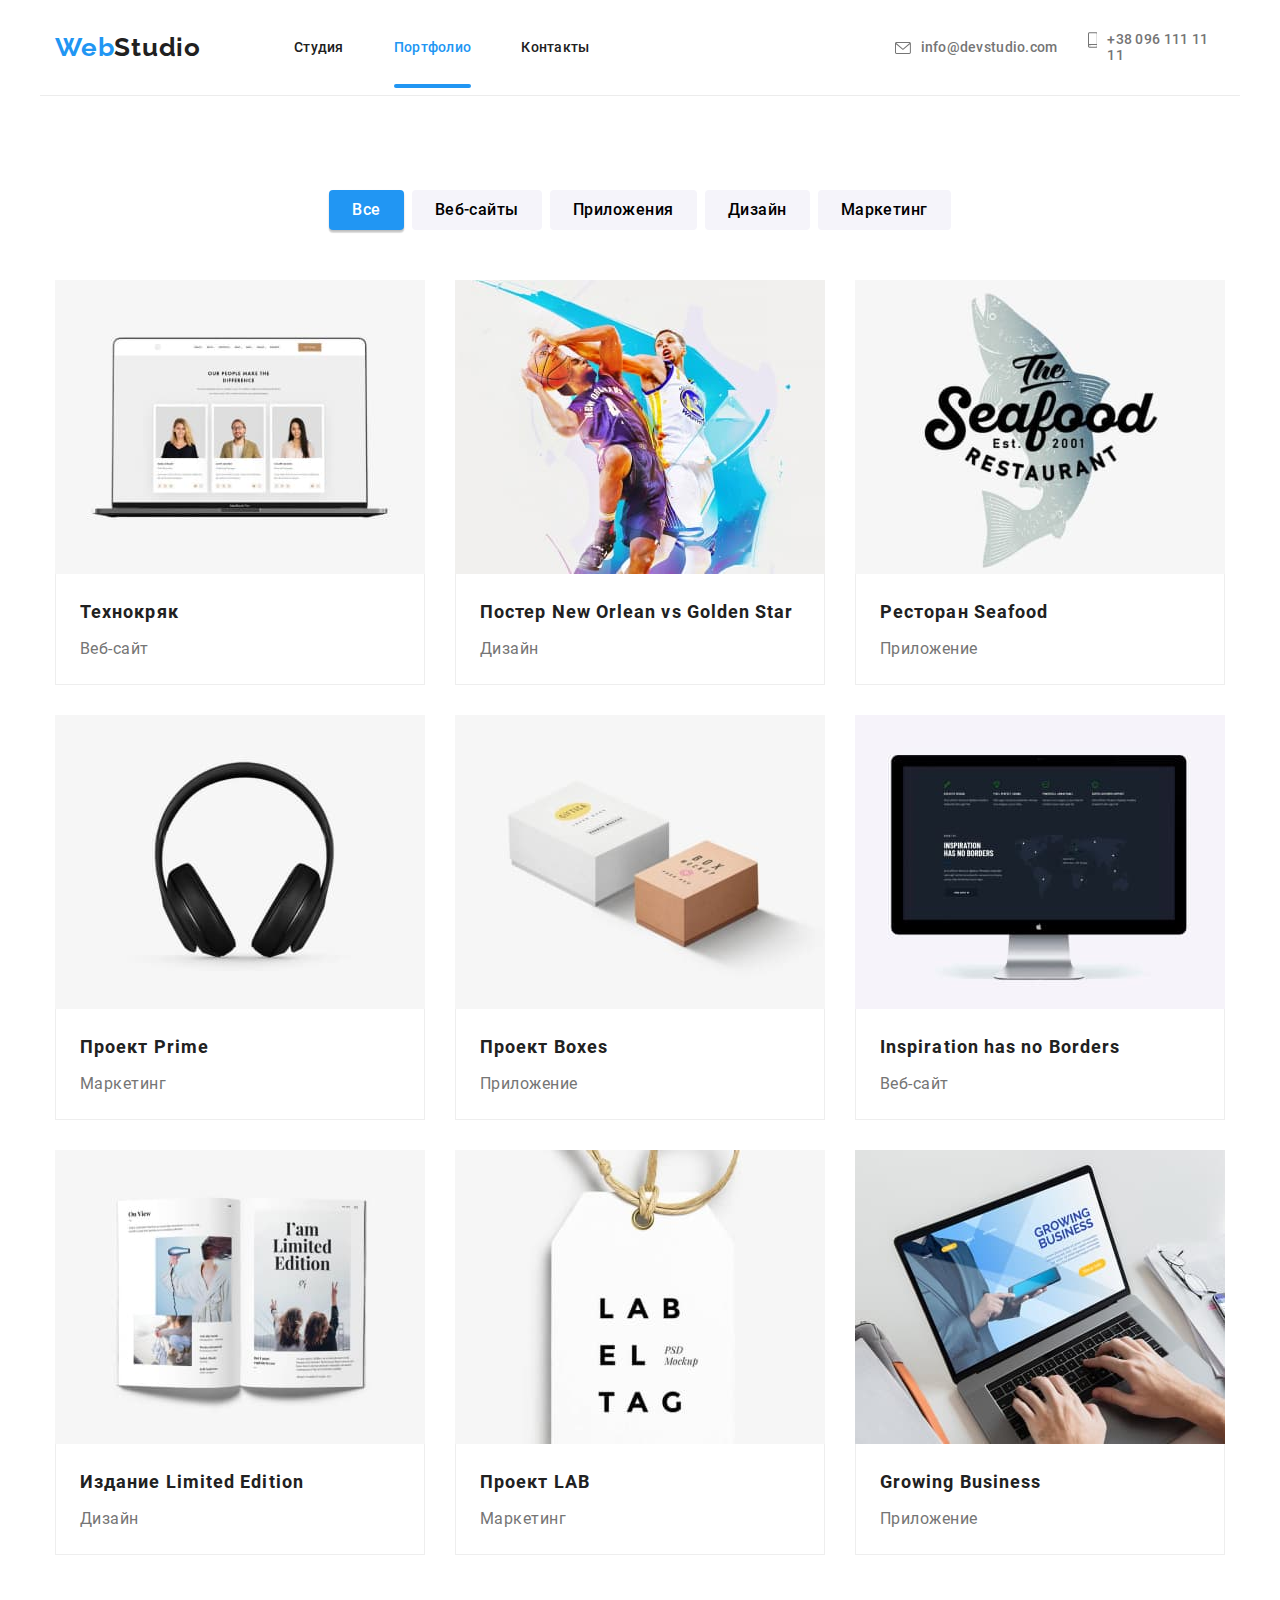
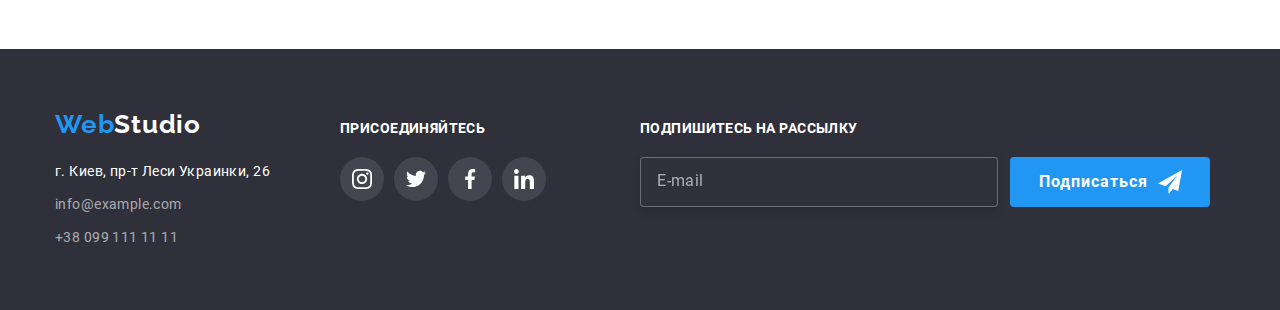
==== portfolio.html @ 4a76d1dc "Initial commit" ====
<!DOCTYPE html>
<html lang="ru">
  <head>
    <meta charset="UTF-8" />
    <meta http-equiv="X-UA-Compatible" content="IE=edge" />
    <meta name="viewport" content="width=device-width, initial-scale=1.0" />
    <title lang="en">html homework-02</title>
    <link rel="preconnect" href="https://fonts.googleapis.com" />
    <link rel="preconnect" href="https://fonts.gstatic.com" crossorigin />
    <!-- <link
      href="https://fonts.googleapis.com/css2?family=Raleway:wght@700&family=Roboto:wght@400;500;700;900&display=swap"
      rel="stylesheet"
    /> -->
    <link
      rel="stylesheet"
      href="https://cdnjs.cloudflare.com/ajax/libs/modern-normalize/1.1.0/modern-normalize.min.css"
    />
    <link rel="stylesheet" href="./css/main.min.css" />
    <!-- <link rel="stylesheet" href="./css/styles.css" /> -->
  </head>
  <body>
    <!--Header-->
    <header>
      <div class="container container--flex">
        <nav class="logo-navigation-set">
          <a class="logo logo-navigation-set__logo" href="./index.html">
            <span class="logo__color">Web</span>Studio</a
          >
          <ul class="navigation-set">
            <li class="navigation-set__item">
              <a class="navigation-set__link" href="./index.html">Студия</a>
            </li>
            <li class="navigation-set__item">
              <a class="navigation-set__link is-active" href="./portfolio.html">Портфолио</a>
            </li>
            <li class="navigation-set__item">
              <a class="navigation-set__link" href="">Контакты</a>
            </li>
          </ul>
        </nav>
        <!-- Контакты в хедере -->
        <ul class="header-contacts-set">
          <li class="header-contacts-set__item">
            <a class="header-contacts-set__mail-phone" href="mailto:info@devstudio.com">
              <svg
                class="header-contacts-set__icon header-contacts-set__icon--add-top-marg"
                width="16"
                height="12"
              >
                <use href="./images/icons.svg#header-envelope"></use>
              </svg>
              info@devstudio.com
            </a>
          </li>
          <li class="header-contacts-set__item">
            <a class="header-contacts-set__mail-phone" href="tel:+380961111111">
              <svg class="header-contacts-set__icon" width="10" height="16">
                <use href="./images/icons.svg#header-smartphone"></use>
              </svg>
              +38 096 111 11 11
            </a>
          </li>
        </ul>
      </div>
    </header>

    <!--Main-->
    <main>
      <section class="section">
        <div class="container">
          <!-- Условный заголовок секции -->
          <h1 hidden>Наше портфолио</h1>
          <!-- Список кнопок -->
          <ul class="portfolio-menu">
            <li class="portfolio-menu__item">
              <button type="button" class="portfolio-menu__button portfolio-menu__button--current">
                Все
              </button>
            </li>
            <li class="portfolio-menu__item">
              <button type="button" class="portfolio-menu__button">Веб-сайты</button>
            </li>
            <li class="portfolio-menu__item">
              <button type="button" class="portfolio-menu__button">Приложения</button>
            </li>
            <li class="portfolio-menu__item">
              <button type="button" class="portfolio-menu__button">Дизайн</button>
            </li>
            <li class="portfolio-menu__item">
              <button type="button" class="portfolio-menu__button">Маркетинг</button>
            </li>
          </ul>

          <!-- Список работ в портфолио-->
          <ul class="portfolio-cards-set">
            <li class="portfolio-card">
              <a class="portfolio-card__link" href="">
                <div class="portfolio-card__image-box">
                  <img
                    class="portfolio-card__image"
                    src="./images/img-portfolio-technokrjack.jpg"
                    alt="Технокряк"
                    width="370"
                    height="294"
                  />
                  <div class="portfolio-card__overlay">
                    <p class="portfolio-card__overlay-text">
                      Ресурс предлагает комплексные предложения с разным уровнем функционала и
                      сервисов. Все это позволит посетителю получить исчерпывающие сведения о
                      компании или частном лице.
                    </p>
                  </div>
                </div>
                <div class="portfolio-card__title">
                  <h2 class="portfolio-card__name">Технокряк</h2>
                  <p class="portfolio-card__paragraph">Веб-сайт</p>
                </div>
              </a>
            </li>
            <li class="portfolio-card">
              <a class="portfolio-card__link" href="">
                <div class="portfolio-card__image-box">
                  <img
                    class="portfolio-card__image"
                    src="./images/img-portfolio-new-orlean.jpg"
                    alt="Постер New Orlean vs Golden Star"
                    width="370"
                    height="294"
                  />
                  <div class="portfolio-card__overlay">
                    <p class="portfolio-card__overlay-text">
                      Ресурс предлагает комплексные предложения с разным уровнем функционала и
                      сервисов. Все это позволит посетителю получить исчерпывающие сведения о
                      компании или частном лице.
                    </p>
                  </div>
                </div>
                <div class="portfolio-card__title">
                  <h2 class="portfolio-card__name">Постер New Orlean vs Golden Star</h2>
                  <p class="portfolio-card__paragraph">Дизайн</p>
                </div>
              </a>
            </li>
            <li class="portfolio-card">
              <a class="portfolio-card__link" href="">
                <div class="portfolio-card__image-box">
                  <img
                    class="portfolio-card__image"
                    src="./images/img-portfolio-seafood.jpg"
                    alt="Ресторан Seafood"
                    width="370"
                    height="294"
                  />
                  <div class="portfolio-card__overlay">
                    <p class="portfolio-card__overlay-text">
                      Ресурс предлагает комплексные предложения с разным уровнем функционала и
                      сервисов. Все это позволит посетителю получить исчерпывающие сведения о
                      компании или частном лице.
                    </p>
                  </div>
                </div>
                <div class="portfolio-card__title">
                  <h2 class="portfolio-card__name">Ресторан Seafood</h2>
                  <p class="portfolio-card__paragraph">Приложение</p>
                </div>
              </a>
            </li>
            <li class="portfolio-card">
              <a class="portfolio-card__link" href="">
                <div class="portfolio-card__image-box">
                  <img
                    class="portfolio-card__image"
                    src="./images/img-portfolio-prime.jpg"
                    alt="Проект Prime"
                    width="370"
                    height="294"
                  />
                  <div class="portfolio-card__overlay">
                    <p class="portfolio-card__overlay-text">
                      Ресурс предлагает комплексные предложения с разным уровнем функционала и
                      сервисов. Все это позволит посетителю получить исчерпывающие сведения о
                      компании или частном лице.
                    </p>
                  </div>
                </div>
                <div class="portfolio-card__title">
                  <h2 class="portfolio-card__name">Проект Prime</h2>
                  <p class="portfolio-card__paragraph">Маркетинг</p>
                </div>
              </a>
            </li>
            <li class="portfolio-card">
              <a class="portfolio-card__link" href="">
                <div class="portfolio-card__image-box">
                  <img
                    class="portfolio-card__image"
                    src="./images/img-portfolio-boxes.jpg"
                    alt="Проект Boxes"
                    width="370"
                    height="294"
                  />
                  <div class="portfolio-card__overlay">
                    <p class="portfolio-card__overlay-text">
                      Ресурс предлагает комплексные предложения с разным уровнем функционала и
                      сервисов. Все это позволит посетителю получить исчерпывающие сведения о
                      компании или частном лице.
                    </p>
                  </div>
                </div>
                <div class="portfolio-card__title">
                  <h2 class="portfolio-card__name">Проект Boxes</h2>
                  <p class="portfolio-card__paragraph">Приложение</p>
                </div>
              </a>
            </li>
            <li class="portfolio-card">
              <a class="portfolio-card__link" href="">
                <div class="portfolio-card__image-box">
                  <img
                    class="portfolio-card__image"
                    src="./images/img-portfolio-inspiration.jpg"
                    alt="Inspiration has no Borders"
                    width="370"
                    height="294"
                  />
                  <div class="portfolio-card__overlay">
                    <p class="portfolio-card__overlay-text">
                      Ресурс предлагает комплексные предложения с разным уровнем функционала и
                      сервисов. Все это позволит посетителю получить исчерпывающие сведения о
                      компании или частном лице.
                    </p>
                  </div>
                </div>
                <div class="portfolio-card__title">
                  <h2 class="portfolio-card__name">Inspiration has no Borders</h2>
                  <p class="portfolio-card__paragraph">Веб-сайт</p>
                </div>
              </a>
            </li>
            <li class="portfolio-card">
              <a class="portfolio-card__link" href="">
                <div class="portfolio-card__image-box">
                  <img
                    class="portfolio-card__image"
                    src="./images/img-portfolio-limited-edition.jpg"
                    alt="Издание Limited Edition"
                    width="370"
                    height="294"
                  />
                  <div class="portfolio-card__overlay">
                    <p class="portfolio-card__overlay-text">
                      Ресурс предлагает комплексные предложения с разным уровнем функционала и
                      сервисов. Все это позволит посетителю получить исчерпывающие сведения о
                      компании или частном лице.
                    </p>
                  </div>
                </div>
                <div class="portfolio-card__title">
                  <h2 class="portfolio-card__name">Издание Limited Edition</h2>
                  <p class="portfolio-card__paragraph">Дизайн</p>
                </div>
              </a>
            </li>
            <li class="portfolio-card">
              <a class="portfolio-card__link" href="">
                <div class="portfolio-card__image-box">
                  <img
                    class="portfolio-card__image"
                    src="./images/img-portfolio-lab.jpg"
                    alt="Проект LAB"
                    width="370"
                    height="294"
                  />
                  <div class="portfolio-card__overlay">
                    <p class="portfolio-card__overlay-text">
                      Ресурс предлагает комплексные предложения с разным уровнем функционала и
                      сервисов. Все это позволит посетителю получить исчерпывающие сведения о
                      компании или частном лице.
                    </p>
                  </div>
                </div>
                <div class="portfolio-card__title">
                  <h2 class="portfolio-card__name">Проект LAB</h2>
                  <p class="portfolio-card__paragraph">Маркетинг</p>
                </div>
              </a>
            </li>
            <li class="portfolio-card">
              <a class="portfolio-card__link" href="">
                <div class="portfolio-card__image-box">
                  <img
                    class="portfolio-card__image"
                    src="./images/img-portfolio-growing-bis.jpg"
                    alt="Growing Business"
                    width="370"
                    height="294"
                  />
                  <div class="portfolio-card__overlay">
                    <p class="portfolio-card__overlay-text">
                      Ресурс предлагает комплексные предложения с разным уровнем функционала и
                      сервисов. Все это позволит посетителю получить исчерпывающие сведения о
                      компании или частном лице.
                    </p>
                  </div>
                </div>
                <div class="portfolio-card__title">
                  <h2 class="portfolio-card__name">Growing Business</h2>
                  <p class="portfolio-card__paragraph">Приложение</p>
                </div>
              </a>
            </li>
          </ul>
        </div>
      </section>
    </main>

    <!--Footer-->
    <footer class="footer">
      <div class="container">
        <ul class="footer-set">
          <li>
            <div class="logo-address-wrapper">
              <a class="logo logo-address-wrapper__logo" href="./index.html"
                ><span class="logo__color">Web</span>Studio</a
              >
              <address>
                <ul class="footer-contacts-set">
                  <li class="footer-contacts-set__item">
                    <p class="footer-contacts-set__address">г. Киев, пр-т Леси Украинки, 26</p>
                  </li>
                  <li class="footer-contacts-set__item">
                    <a class="footer-contacts-set__link" href="mailto:info@example.com"
                      >info@example.com</a
                    >
                  </li>
                  <li class="footer-contacts-set__item">
                    <a class="footer-contacts-set__link" href="tel:+380991111111"
                      >+38 099 111 11 11</a
                    >
                  </li>
                </ul>
              </address>
            </div>
          </li>
          <li>
            <!-- Иконки соцсетей Присоединяйтесь -->
            <div class="join">
              <h3 class="section-subtitle join__section-subtitle">Присоединяйтесь</h3>
              <ul class="social-net">
                <li class="social-net__item">
                  <a
                    class="social-net__icon social-net__icon--different-colors"
                    href="http://instagram.com"
                  >
                    <svg class="social-net__icon-color" width="20" height="20">
                      <use href="./images/icons.svg#instagram"></use>
                    </svg>
                  </a>
                </li>
                <li class="social-net__item">
                  <a
                    class="social-net__icon social-net__icon--different-colors"
                    href="http://twitter.com"
                  >
                    <svg class="social-net__icon-color" width="20" height="20">
                      <use href="./images/icons.svg#twitter"></use>
                    </svg>
                  </a>
                </li>
                <li class="social-net__item">
                  <a
                    class="social-net__icon social-net__icon--different-colors"
                    href="http://facebook.com"
                  >
                    <svg class="social-net__icon-color" width="20" height="20">
                      <use href="./images/icons.svg#facebook"></use>
                    </svg>
                  </a>
                </li>
                <li class="social-net__item">
                  <a
                    class="social-net__icon social-net__icon--different-colors"
                    href="http://linkedin.com"
                  >
                    <svg class="social-net__icon-color" width="20" height="20">
                      <use href="./images/icons.svg#linkedin"></use>
                    </svg>
                  </a>
                </li>
              </ul>
            </div>
          </li>

          <li>
            <!-- Блок окна подписки на рассылку -->
            <div class="footer-submit">
              <h3 class="section-subtitle footer-submit__section-subtitle">
                Подпишитесь на рассылку
              </h3>

              <form>
                <ul class="submit-set">
                  <li class="submit-set__email-form">
                    <label for="user-email"></label>
                    <input
                      class="submit-set__email-input"
                      type="email"
                      name="email"
                      id="user-email"
                      placeholder="E-mail"
                    />
                  </li>
                  <li class="submit-set__button-container">
                    <button class="submit-set__button" type="submit">Подписаться</button>
                    <svg class="submit-set__button-icon" width="24" height="24">
                      <use href="./images/icons.svg#icon-icon-send-footer"></use>
                    </svg>
                  </li>
                </ul>
              </form>
            </div>
          </li>
        </ul>
      </div>
    </footer>
  </body>
</html>
---- css/main.min.css ----
@font-face{font-family:"Roboto";font-style:normal;font-weight:400;src:url("../fonts/roboto-v30-latin_cyrillic-regular.eot");src:local(""),url("../fonts/roboto-v30-latin_cyrillic-regular.eot?#iefix") format("embedded-opentype"),url("../fonts/roboto-v30-latin_cyrillic-regular.woff2") format("woff2"),url("../fonts/roboto-v30-latin_cyrillic-regular.woff") format("woff"),url("../fonts/roboto-v30-latin_cyrillic-regular.ttf") format("truetype"),url("../fonts/roboto-v30-latin_cyrillic-regular.svg#Roboto") format("svg")}@font-face{font-family:"Roboto";font-style:normal;font-weight:500;src:url("../fonts/roboto-v30-latin_cyrillic-500.eot");src:local(""),url("../fonts/roboto-v30-latin_cyrillic-500.eot?#iefix") format("embedded-opentype"),url("../fonts/roboto-v30-latin_cyrillic-500.woff2") format("woff2"),url("../fonts/roboto-v30-latin_cyrillic-500.woff") format("woff"),url("../fonts/roboto-v30-latin_cyrillic-500.ttf") format("truetype"),url("../fonts/roboto-v30-latin_cyrillic-500.svg#Roboto") format("svg")}@font-face{font-family:"Roboto";font-style:normal;font-weight:700;src:url("../fonts/roboto-v30-latin_cyrillic-700.eot");src:local(""),url("../fonts/roboto-v30-latin_cyrillic-700.eot?#iefix") format("embedded-opentype"),url("../fonts/roboto-v30-latin_cyrillic-700.woff2") format("woff2"),url("../fonts/roboto-v30-latin_cyrillic-700.woff") format("woff"),url("../fonts/roboto-v30-latin_cyrillic-700.ttf") format("truetype"),url("../fonts/roboto-v30-latin_cyrillic-700.svg#Roboto") format("svg")}@font-face{font-family:"Roboto";font-style:normal;font-weight:900;src:url("../fonts/roboto-v30-latin_cyrillic-900.eot");src:local(""),url("../fonts/roboto-v30-latin_cyrillic-900.eot?#iefix") format("embedded-opentype"),url("../fonts/roboto-v30-latin_cyrillic-900.woff2") format("woff2"),url("../fonts/roboto-v30-latin_cyrillic-900.woff") format("woff"),url("../fonts/roboto-v30-latin_cyrillic-900.ttf") format("truetype"),url("../fonts/roboto-v30-latin_cyrillic-900.svg#Roboto") format("svg")}@font-face{font-family:"Raleway";font-style:normal;font-weight:400;src:url("../fonts/raleway-v27-latin-regular.eot");src:local(""),url("../fonts/raleway-v27-latin-regular.eot?#iefix") format("embedded-opentype"),url("../fonts/raleway-v27-latin-regular.woff2") format("woff2"),url("../fonts/raleway-v27-latin-regular.woff") format("woff"),url("../fonts/raleway-v27-latin-regular.ttf") format("truetype"),url("../fonts/raleway-v27-latin-regular.svg#Raleway") format("svg")}@font-face{font-family:"Raleway";font-style:normal;font-weight:700;src:url("../fonts/raleway-v27-latin-700.eot");src:local(""),url("../fonts/raleway-v27-latin-700.eot?#iefix") format("embedded-opentype"),url("../fonts/raleway-v27-latin-700.woff2") format("woff2"),url("../fonts/raleway-v27-latin-700.woff") format("woff"),url("../fonts/raleway-v27-latin-700.ttf") format("truetype"),url("../fonts/raleway-v27-latin-700.svg#Raleway") format("svg")}:root{--primary-color: #212121;--secondary-color: #757575;--accent-color: #2196F3;--accent-button-color: #fff;--hero-title-color: #fff;--business-txt-col: #fff;--modal-btn-close: #000000;--portf-overlay-txt: #fff;--footer-font-color: #fff;--link-footer-color: rgba(255, 255, 255, 0.6);--primary-bgr-color: #fff;--accent-bgr-color: #2196F3;--hero-butt-active: #188CE8;--border-custom-active: #188CE8;--bgr-custom-active: #188CE8;--hero-bgr-color: #C4C4C4;--modal-bgr-color: #fff;--modal-btn-bgr: #fff;--advant-iconbgr-col: #F5F4FA;--icon-bgr-color: #fff;--icon-color: #AFB1B8;--business-txt-bgr: rgba(47, 48, 58, 0.8);--clients-icon-bgr-col: #fff;--clients-icon-color: #AFB1B8;--clients-border-col: #AFB1B8;--portf-overlay-bgr: rgba(33, 150, 243, 0.9);--footer-bgr-color: #2F303A;--footer-icon-color: #fff;--team-bgr-color: #F5F4FA;--filter-butt-bgr-col: #F5F4FA;--border-bottom-header: #ECECEC;--border-bottom-card: #EEEEEE;--primary-font: "Roboto";--secondary-font: "Raleway"}.flex{display:-webkit-box;display:-ms-flexbox;display:flex}.visually-hidden{position:absolute;width:1px;height:1px;margin:-1px;border:0;padding:0;white-space:nowrap;-webkit-clip-path:inset(100%);clip-path:inset(100%);clip:rect(0 0 0 0);overflow:hidden}html{-webkit-box-sizing:border-box;box-sizing:border-box}*,*::before,*::after{-webkit-box-sizing:inherit;box-sizing:inherit}body{margin:0;color:var(--primary-color);font-family:var(--primary-font),sans-serif;font-size:14px}.img{display:block;max-width:100%;height:auto}.list{list-style:none;padding:0;margin:0}.section{padding-top:94px;padding-bottom:94px}.section--no-padding-top{padding-top:0}.section--background-grey{background-color:var(--team-bgr-color)}.container{width:1200px;margin:0 auto;padding-left:15px;padding-right:15px}.container--flex{display:-webkit-box;display:-ms-flexbox;display:flex;border-bottom:1px solid var(--border-bottom-header)}.logo{color:inherit;text-decoration:none;font-family:var(--secondary-font),sans-serif;font-weight:700;font-size:26px;line-height:1.19;letter-spacing:.03em}.logo__color{color:var(--accent-color)}.logo-navigation-set__logo{margin-right:93px}.logo-address-wrapper{margin-right:0}.logo-address-wrapper__logo{display:block;margin-right:0;margin-bottom:20px}.section-title{margin-top:0;margin-bottom:50px;font-weight:700;font-size:36px;line-height:1.17;text-align:center;letter-spacing:.03em}.section-subtitle{margin-top:0;margin-bottom:10px;font-weight:700;font-size:14px;line-height:1.14;letter-spacing:.03em;text-transform:uppercase}.join__section-subtitle{margin-bottom:20px}.footer-submit__section-subtitle{margin-bottom:20px}.social-net{display:-webkit-box;display:-ms-flexbox;display:flex;width:206px;height:44px;padding:0;-webkit-box-pack:center;-ms-flex-pack:center;justify-content:center;list-style:none}.social-net__item:not(:last-child){margin-right:10px}.social-net__icon{display:-webkit-box;display:-ms-flexbox;display:flex;width:44px;height:44px;border-radius:50px;-webkit-box-align:center;-ms-flex-align:center;align-items:center;-webkit-box-pack:center;-ms-flex-pack:center;justify-content:center;background-color:var(--icon-bgr-color);color:var(--icon-color);-webkit-transition-property:color background-color;transition-property:color background-color;-webkit-transition-duration:250ms;transition-duration:250ms;-webkit-transition-timing-function:cubic-bezier(0.4, 0, 0.2, 1);transition-timing-function:cubic-bezier(0.4, 0, 0.2, 1)}.social-net__icon-color{fill:currentColor}.social-net__icon:hover,.social-net__icon:focus{background-color:var(--accent-color);color:var(--accent-button-color)}.team-set__social-net{margin:0 32px 30px 32px}.logo-navigation-set{display:-webkit-box;display:-ms-flexbox;display:flex;-webkit-box-align:center;-ms-flex-align:center;align-items:center}.navigation-set{display:-webkit-box;display:-ms-flexbox;display:flex;list-style:none;padding:0;margin:0}.navigation-set__item:not(:last-child){margin-right:50px}.navigation-set__link{display:-webkit-box;display:-ms-flexbox;display:flex;padding-top:32px;padding-bottom:31px;color:inherit;text-decoration:none;font-weight:500;line-height:1.14;letter-spacing:.02em;-webkit-transition-property:color;transition-property:color;-webkit-transition-duration:250ms;transition-duration:250ms;-webkit-transition-timing-function:cubic-bezier(0.4, 0, 0.2, 1);transition-timing-function:cubic-bezier(0.4, 0, 0.2, 1)}.navigation-set__link:hover,.navigation-set__link:focus{color:var(--accent-color)}.is-active{position:relative;color:var(--accent-color)}.is-active::after{position:absolute;content:"";bottom:-1px;left:0;width:100%;height:4px;border-radius:2px;background-color:var(--accent-color)}.header-contacts-set{display:-webkit-box;display:-ms-flexbox;display:flex;-webkit-box-align:center;-ms-flex-align:center;align-items:center;margin:0 0 0 305px;padding:0;list-style:none}.header-contacts-set__item{display:-webkit-box;display:-ms-flexbox;display:flex}.header-contacts-set__mail-phone{display:-webkit-box;display:-ms-flexbox;display:flex;padding-top:32px;padding-bottom:31px;color:var(--secondary-color);text-decoration:none;font-weight:500;line-height:1.14;letter-spacing:.02em;-webkit-transition-property:color;transition-property:color;-webkit-transition-duration:250ms;transition-duration:250ms;-webkit-transition-timing-function:cubic-bezier(0.4, 0, 0.2, 1);transition-timing-function:cubic-bezier(0.4, 0, 0.2, 1)}.header-contacts-set__icon{fill:currentColor;margin-right:10px}.header-contacts-set__icon--add-top-marg{margin-top:2px}.header-contacts-set__mail-phone:hover,.header-contacts-set__mail-phone:focus{color:var(--accent-color)}.header-contacts-set__item+.header-contacts-set__item{margin-left:30px}.hero{margin-left:auto;margin-right:auto;text-align:center}.overlay{max-width:1600px;height:600px;margin-left:auto;margin-right:auto;background:-webkit-gradient(linear, left top, right top, from(rgba(47, 48, 58, 0.4)), to(rgba(47, 48, 58, 0.4))),url("../images/bgr-image-optim.jpg");background:linear-gradient(to right, rgba(47, 48, 58, 0.4), rgba(47, 48, 58, 0.4)),url("../images/bgr-image-optim.jpg");background-position:center;background-size:cover;background-color:var(--hero-bgr-color)}.hero-title{margin-top:0;margin-bottom:30px;padding-top:200px;color:var(--hero-title-color);font-weight:900;font-size:44px;line-height:1.36;letter-spacing:.06em;text-transform:uppercase}.hero-button{display:inline-block;border-radius:4px;border:1px solid rgba(0,0,0,0);padding:10px 32px;min-width:200px;color:var(--accent-button-color);background-color:var(--accent-bgr-color);font-family:inherit;font-weight:700;font-size:16px;line-height:1.875;letter-spacing:.06em;-webkit-transition-property:background-color;transition-property:background-color;-webkit-transition-duration:250ms;transition-duration:250ms;-webkit-transition-timing-function:cubic-bezier(0.4, 0, 0.2, 1);transition-timing-function:cubic-bezier(0.4, 0, 0.2, 1)}.hero-button:hover,.hero-button:focus{background-color:var(--hero-butt-active);cursor:pointer}.backdrop{position:fixed;top:0;left:0;width:100%;height:100%;z-index:3;opacity:1;-webkit-transition-property:opacity;transition-property:opacity;-webkit-transition-duration:250ms;transition-duration:250ms;-webkit-transition-timing-function:cubic-bezier(0.4, 0, 0.2, 1);transition-timing-function:cubic-bezier(0.4, 0, 0.2, 1);background-color:rgba(0,0,0,.2)}.backdrop.is-hidden{opacity:0;pointer-events:none}.backdrop.is-hidden .modal{-webkit-transform:translate(-50%, -50%) scale(0.8);transform:translate(-50%, -50%) scale(0.8)}.modal{position:absolute;top:50%;left:50%;-webkit-transform:translate(-50%, -50%);transform:translate(-50%, -50%);width:528px;height:581px;-webkit-transform:translate(-50%, -50%) scale(1);transform:translate(-50%, -50%) scale(1);-webkit-transition-property:-webkit-transform;transition-property:-webkit-transform;transition-property:transform;transition-property:transform, -webkit-transform;-webkit-transition-duration:250ms;transition-duration:250ms;-webkit-transition-timing-function:cubic-bezier(0.4, 0, 0.2, 1);transition-timing-function:cubic-bezier(0.4, 0, 0.2, 1);border-radius:4px;-webkit-box-shadow:0px 1px 3px rgba(0,0,0,.12),0px 1px 1px rgba(0,0,0,.14),0px 2px 1px rgba(0,0,0,.2);box-shadow:0px 1px 3px rgba(0,0,0,.12),0px 1px 1px rgba(0,0,0,.14),0px 2px 1px rgba(0,0,0,.2);background-color:var(--modal-bgr-color)}.modal-slogan{padding:40px 40px 12px 40px;margin:0;font-weight:700;font-size:20px;line-height:1.15;text-align:center;letter-spacing:.03em;color:var(--primary-color)}.close-modal-btn{position:absolute;top:8px;right:8px;width:30px;height:30px;border:1px solid rgba(0,0,0,.1);border-radius:50%;display:-webkit-box;display:-ms-flexbox;display:flex;padding:0;-webkit-box-align:center;-ms-flex-align:center;align-items:center;-webkit-box-pack:center;-ms-flex-pack:center;justify-content:center;background-color:var(--modal-btn-bgr)}.close-modal-btn__icon{fill:var(--modal-btn-close);-webkit-transition-property:fill;transition-property:fill;-webkit-transition-duration:250ms;transition-duration:250ms;-webkit-transition-timing-function:cubic-bezier(0.4, 0, 0.2, 1);transition-timing-function:cubic-bezier(0.4, 0, 0.2, 1)}.close-modal-btn:hover .close-modal-btn__icon{fill:var(--accent-color)}.modal-form{width:528px}.form-set{position:absolute;width:448px;top:75px;left:40px}.field-block-wrap{margin-bottom:10px}.field-block-wrap__label{display:block;width:100%;margin-bottom:4px;text-align:left;font-size:12px;line-height:1.17;letter-spacing:.01em;color:var(--secondary-color)}.field-block-wrap__field{position:relative;display:-webkit-box;display:-ms-flexbox;display:flex;-webkit-box-orient:vertical;-webkit-box-direction:normal;-ms-flex-direction:column;flex-direction:column}.field-block-wrap__input{height:40px;padding:0 0 0 42px;border:1px solid rgba(33,33,33,.2);border-radius:4px;outline:rgba(0,0,0,0);-webkit-transition-property:border;transition-property:border;-webkit-transition-duration:250ms;transition-duration:250ms;-webkit-transition-timing-function:cubic-bezier(0.4, 0, 0.2, 1);transition-timing-function:cubic-bezier(0.4, 0, 0.2, 1)}.field-block-wrap__input:focus,.field-block-wrap__input:hover{border:1px solid var(--accent-color)}.field-block-wrap__icon{position:absolute;top:11px;left:12px;-webkit-transition-property:fill;transition-property:fill;-webkit-transition-duration:250ms;transition-duration:250ms;-webkit-transition-timing-function:cubic-bezier(0.4, 0, 0.2, 1);transition-timing-function:cubic-bezier(0.4, 0, 0.2, 1)}.field-block-wrap__input:focus+.field-block-wrap__icon{fill:var(--accent-color)}.field-block-wrap__input:hover+.field-block-wrap__icon{fill:var(--accent-color)}.field-block-wrap__textarea-field{height:120px}.field-block-wrap__textarea{width:100%;height:100%;padding:12px 16px;border:1px solid rgba(33,33,33,.2);border-radius:4px;resize:none;outline:none;font-size:14px;line-height:1.14;letter-spacing:.01em;color:rgba(117,117,117,.5);-webkit-transition-property:border;transition-property:border;-webkit-transition-duration:250ms;transition-duration:250ms;-webkit-transition-timing-function:cubic-bezier(0.4, 0, 0.2, 1);transition-timing-function:cubic-bezier(0.4, 0, 0.2, 1)}.field-block-wrap__textarea:focus,.field-block-wrap__textarea:hover{border:1px solid var(--accent-color)}.agreement-wrap{margin-top:20px}.custom-checkbox{display:-webkit-box;display:-ms-flexbox;display:flex;-webkit-box-align:center;-ms-flex-align:center;align-items:center;-webkit-box-pack:center;-ms-flex-pack:center;justify-content:center}.custom-checkbox__icon{margin-right:8px;border:2px solid var(--primary-color);border-radius:2px}.custom-checkbox__input:checked+.custom-checkbox__icon{border:2px solid var(--border-custom-active);background-color:var(--bgr-custom-active)}.custom-checkbox__label{display:-webkit-box;display:-ms-flexbox;display:flex;-webkit-box-align:center;-ms-flex-align:center;align-items:center;line-height:1.7;letter-spacing:.03em;color:var(--secondary-color)}.custom-checkbox__link{text-decoration:none}.custom-checkbox__link-text{position:relative;color:var(--accent-color)}.custom-checkbox__link-text::after{position:absolute;content:"";bottom:1px;left:0;width:100%;height:1px;background-color:var(--accent-color)}.modal-submit-button{margin-top:30px;padding:10px 55px 10px 56px;font-weight:700;font-size:16px;line-height:1.88;text-align:center;letter-spacing:.06em;color:var(--accent-button-color);background:var(--accent-bgr-color);-webkit-box-shadow:0px 4px 4px rgba(0,0,0,.15);box-shadow:0px 4px 4px rgba(0,0,0,.15);border:rgba(0,0,0,0);border-radius:4px;-webkit-transition-property:background-color;transition-property:background-color;-webkit-transition-duration:250ms;transition-duration:250ms;-webkit-transition-timing-function:cubic-bezier(0.4, 0, 0.2, 1);transition-timing-function:cubic-bezier(0.4, 0, 0.2, 1)}.modal-submit-button:hover,.modal-submit-button:focus{background-color:var(--hero-butt-active);cursor:pointer;outline:rgba(0,0,0,0)}.advant-set{display:-webkit-box;display:-ms-flexbox;display:flex;-webkit-column-gap:30px;-moz-column-gap:30px;column-gap:30px;list-style:none;padding:0;margin:0}.advant-set__item{-ms-flex-preferred-size:calc((100% - 90px)/4);flex-basis:calc((100% - 90px)/4)}.advant-set__icon-wrapper{display:-webkit-box;display:-ms-flexbox;display:flex;width:270px;height:120px;border-radius:4px;-webkit-box-align:center;-ms-flex-align:center;align-items:center;-webkit-box-pack:center;-ms-flex-pack:center;justify-content:center;margin-bottom:30px;background:var(--advant-iconbgr-col)}.advant-set__paragraph{margin-top:0;margin-bottom:0;color:var(--secondary-color);line-height:1.71;letter-spacing:.03em}.business-set{display:-webkit-box;display:-ms-flexbox;display:flex;list-style:none;padding:0;margin:0}.business-set__item:not(:last-child){margin-right:30px}.business-set__image-wrapper{position:relative}.business-set__image{display:block}.business-set__text{position:absolute;bottom:0;width:100%;padding:27px 0;margin:0;font-weight:700;line-height:1.14;text-align:center;letter-spacing:.03em;text-transform:uppercase;color:var(--business-txt-col);background-color:var(--business-txt-bgr)}.team-set{display:-webkit-box;display:-ms-flexbox;display:flex;list-style:none;padding:0;margin:0}.team-set__item{background:var(--primary-bgr-color);-webkit-box-shadow:0px 1px 3px rgba(0,0,0,.12),0px 1px 1px rgba(0,0,0,.14),0px 2px 1px rgba(0,0,0,.2);box-shadow:0px 1px 3px rgba(0,0,0,.12),0px 1px 1px rgba(0,0,0,.14),0px 2px 1px rgba(0,0,0,.2);border-radius:0px 0px 4px 4px}.team-set__item:not(:last-child){margin-right:30px}.team-set__image{display:block}.team-set__member-wrapper{padding:30px 0 16px 0}.team-set__name{margin-top:0;margin-bottom:10px;text-align:center;font-weight:500;font-size:16px;line-height:1.19;letter-spacing:.03em}.team-set__text{margin:0;text-align:center;font-size:16px;line-height:1.19;letter-spacing:.03em;color:var(--secondary-color)}.clients-set{display:-webkit-box;display:-ms-flexbox;display:flex;padding:0;margin:0 auto;list-style:none}.clients-set__item:not(:last-child){margin-right:30px}.clients-set__link{display:-webkit-box;display:-ms-flexbox;display:flex;width:170px;height:92px;-webkit-box-align:center;-ms-flex-align:center;align-items:center;-webkit-box-pack:center;-ms-flex-pack:center;justify-content:center;border:1px solid var(--clients-border-col);border-radius:4px;background-color:var(--clients-icon-bgr-col);color:var(--clients-icon-color);-webkit-transition-property:color border;transition-property:color border;-webkit-transition-duration:250ms;transition-duration:250ms;-webkit-transition-timing-function:cubic-bezier(0.4, 0, 0.2, 1);transition-timing-function:cubic-bezier(0.4, 0, 0.2, 1)}.clients-set__link:hover{border:1px solid var(--accent-color);color:var(--accent-color)}.clients-set__icon{fill:currentColor}.footer{padding:60px 0;color:var(--footer-font-color);background-color:var(--footer-bgr-color)}.footer-set{display:-webkit-box;display:-ms-flexbox;display:flex;padding:0;margin:0;list-style:none}.footer-contacts-set{font-style:normal;list-style:none;padding:0}.footer-contacts-set__item:not(:first-child){margin-top:9px}.footer-contacts-set__address{margin:0;line-height:1.71;letter-spacing:.03em}.footer-contacts-set__link{color:var(--link-footer-color);text-decoration:none;line-height:1.71;letter-spacing:.03em;-webkit-transition-property:color;transition-property:color;-webkit-transition-duration:250ms;transition-duration:250ms;-webkit-transition-timing-function:cubic-bezier(0.4, 0, 0.2, 1);transition-timing-function:cubic-bezier(0.4, 0, 0.2, 1)}.footer-contacts-set__link:hover,.footer-contacts-set__link:focus{color:var(--accent-color)}.join{width:206px;height:80px;margin:12px 0 0 70px}.social-net__icon--different-colors{background-color:rgba(255,255,255,.1);color:var(--footer-icon-color)}.footer-submit{width:570px;height:86px;margin:12px 0 0 94px}.submit-set{display:-webkit-box;display:-ms-flexbox;display:flex;list-style:none;padding:0;margin:0}.submit-set__email-form{width:358px;height:50px;border:1px solid rgba(255,255,255,.3);-webkit-filter:drop-shadow(0px 4px 4px rgba(0, 0, 0, 0.15));filter:drop-shadow(0px 4px 4px rgba(0, 0, 0, 0.15));border-radius:4px;background-color:var(--footer-bgr-color)}.submit-set__email-input{width:100%;padding:15px 0px 15px 16px;background-color:var(--footer-bgr-color);border:rgba(0,0,0,0);outline:rgba(0,0,0,0);border-radius:4px;color:rgba(255,255,255,.6)}.submit-set__email-input::-webkit-input-placeholder{font-size:16px;line-height:1.25;letter-spacing:.03em;color:rgba(255,255,255,.6)}.submit-set__email-input::-moz-placeholder{font-size:16px;line-height:1.25;letter-spacing:.03em;color:rgba(255,255,255,.6)}.submit-set__email-input:-ms-input-placeholder{font-size:16px;line-height:1.25;letter-spacing:.03em;color:rgba(255,255,255,.6)}.submit-set__email-input::-ms-input-placeholder{font-size:16px;line-height:1.25;letter-spacing:.03em;color:rgba(255,255,255,.6)}.submit-set__email-input::placeholder{font-size:16px;line-height:1.25;letter-spacing:.03em;color:rgba(255,255,255,.6)}.submit-set__button-container{position:relative;width:200px;height:50px;margin-left:12px}.submit-set__button{padding:10px 62px 10px 29px;font-weight:700;font-size:16px;line-height:1.875;letter-spacing:.06em;color:var(--footer-font-color);background-color:var(--accent-bgr-color);border-color:var(--accent-color);border-radius:4px;border:none}.submit-set__button-icon{position:absolute;top:13px;right:28px}.portfolio-menu{display:-webkit-box;display:-ms-flexbox;display:flex;list-style:none;padding:0;margin:0 0 50px 0;-webkit-box-pack:center;-ms-flex-pack:center;justify-content:center}.portfolio-menu__item:not(:last-child){margin-right:8px}.portfolio-menu__button{display:inline-block;border-radius:4px;border:1px solid rgba(0,0,0,0);padding:6px 22px;background-color:var(--filter-butt-bgr-col);font-family:inherit;font-weight:500;font-size:16px;line-height:1.63;text-align:center;letter-spacing:.03em;-webkit-transition-property:color background-color box-shadow cursor;transition-property:color background-color box-shadow cursor;-webkit-transition-duration:250ms;transition-duration:250ms;-webkit-transition-timing-function:cubic-bezier(0.4, 0, 0.2, 1);transition-timing-function:cubic-bezier(0.4, 0, 0.2, 1)}.portfolio-menu__button--current{color:var(--accent-button-color);background-color:var(--accent-bgr-color);-webkit-box-shadow:0px 3px 1px rgba(0,0,0,.1),0px 1px 2px rgba(0,0,0,.08),0px 2px 2px rgba(0,0,0,.12);box-shadow:0px 3px 1px rgba(0,0,0,.1),0px 1px 2px rgba(0,0,0,.08),0px 2px 2px rgba(0,0,0,.12)}.portfolio-menu__button:hover,.portfolio-menu__button:focus{color:var(--accent-button-color);background-color:var(--accent-bgr-color);-webkit-box-shadow:0px 3px 1px rgba(0,0,0,.1),0px 1px 2px rgba(0,0,0,.08),0px 2px 2px rgba(0,0,0,.12);box-shadow:0px 3px 1px rgba(0,0,0,.1),0px 1px 2px rgba(0,0,0,.08),0px 2px 2px rgba(0,0,0,.12);cursor:pointer}.portfolio-cards-set{display:-webkit-box;display:-ms-flexbox;display:flex;-ms-flex-wrap:wrap;flex-wrap:wrap;gap:30px;list-style:none;padding:0;margin:0}.portfolio-card{-ms-flex-preferred-size:calc((100% - 60px)/3);flex-basis:calc((100% - 60px)/3);-webkit-transition-property:-webkit-box-shadow cursor;transition-property:-webkit-box-shadow cursor;transition-property:box-shadow cursor;transition-property:box-shadow cursor, -webkit-box-shadow cursor;-webkit-transition-duration:250ms;transition-duration:250ms;-webkit-transition-timing-function:cubic-bezier(0.4, 0, 0.2, 1);transition-timing-function:cubic-bezier(0.4, 0, 0.2, 1)}.portfolio-card:hover{-webkit-box-shadow:0px 1px 1px rgba(0,0,0,.12),0px 4px 4px rgba(0,0,0,.06),1px 4px 6px rgba(0,0,0,.16);box-shadow:0px 1px 1px rgba(0,0,0,.12),0px 4px 4px rgba(0,0,0,.06),1px 4px 6px rgba(0,0,0,.16)}.portfolio-card__image-box{position:relative;width:370px;height:294px;overflow:hidden}.portfolio-card__image{display:block}.portfolio-card__overlay{position:absolute;top:0;left:0;width:100%;height:100%;background-color:var(--portf-overlay-bgr);-webkit-transform:translateY(100%);transform:translateY(100%);-webkit-transition-property:-webkit-transform;transition-property:-webkit-transform;transition-property:transform;transition-property:transform, -webkit-transform;-webkit-transition-duration:250ms;transition-duration:250ms;-webkit-transition-timing-function:cubic-bezier(0.4, 0, 0.2, 1);transition-timing-function:cubic-bezier(0.4, 0, 0.2, 1)}.portfolio-card__link{color:inherit;text-decoration:none}.portfolio-card__link:hover .portfolio-card__overlay{-webkit-transform:translateY(0);transform:translateY(0)}.portfolio-card__overlay-text{margin:0;padding:63px 24px;font-size:18px;line-height:1.56;letter-spacing:.03em;color:var(--portf-overlay-txt)}.portfolio-card__title{display:block;padding:20px 24px;border-right:1px solid var(--border-bottom-card);border-bottom:1px solid var(--border-bottom-card);border-left:1px solid var(--border-bottom-card)}.portfolio-card__name{margin-top:0;margin-right:0;margin-bottom:4px;margin-left:0;font-weight:700;font-size:18px;line-height:2;letter-spacing:.06em}.portfolio-card__paragraph{margin:0;color:var(--secondary-color);font-size:16px;line-height:1.88;letter-spacing:.03em}/*# sourceMappingURL=main.min.css.map */
---- css/styles.css ----
/* Классы служебных утилит */




/* Конец классов служебных утилит */


/*                     HEADER */

/* Логотип */


/* Site navigation */






                /* Е-мейл и адрес */



                    /* Hero */



/* Кнопка закрытия модального окна */



/* ОФОРМЛЕНИЕ МОДАЛЬНОГО ОКНА */





                  /* Блок Наши достоинства */




               /* Чем мы занимаемся */





            /* Наша команда */



     /* Блок соцсетей с ховером для Команды*/




/* Постоянные клиенты */





/* Footer */



/* Контакты в футере */







/* Футер - секция Присоединяйтесь */





/* Футер - секция подписки на рассылку */


/* Кнопка "Подписаться" в футере */










                  /* PORTFOLIO PAGE */

/* Filter buttons */





/* Секция с работами из Портфолио  */
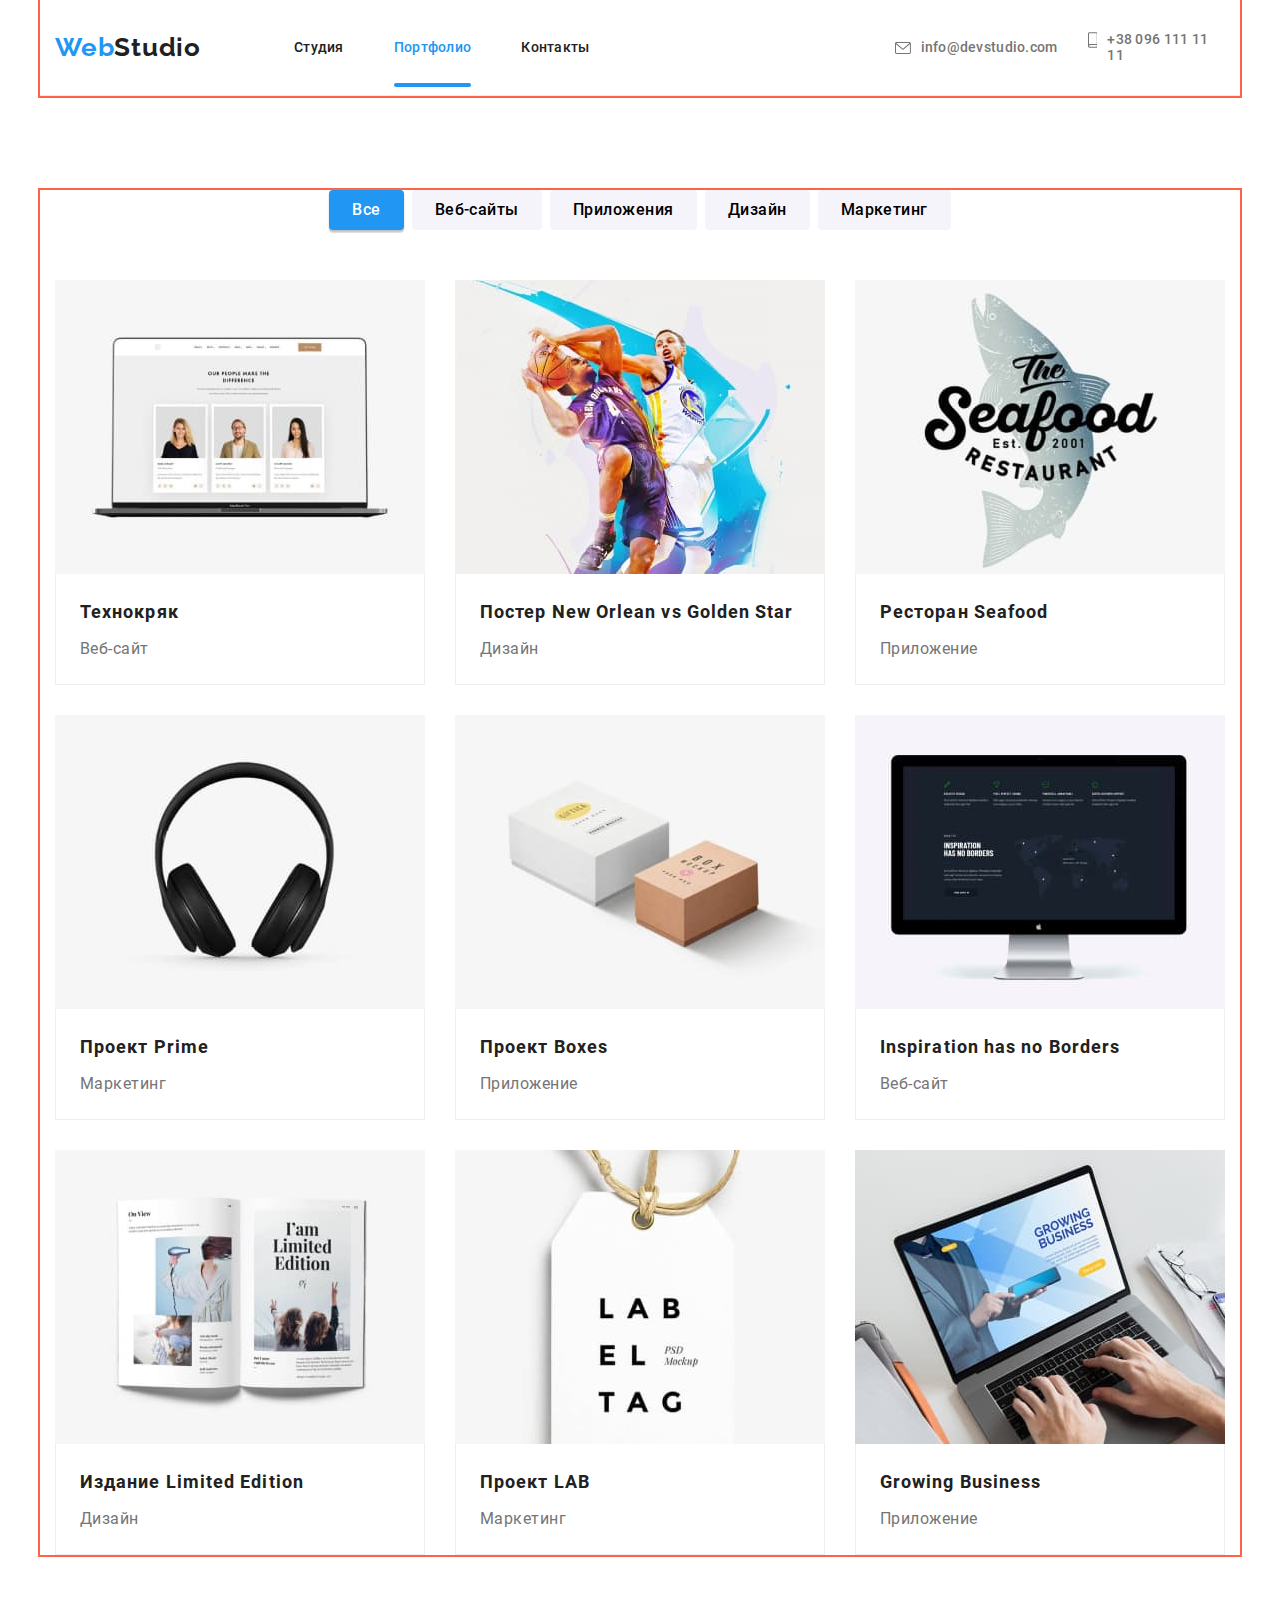
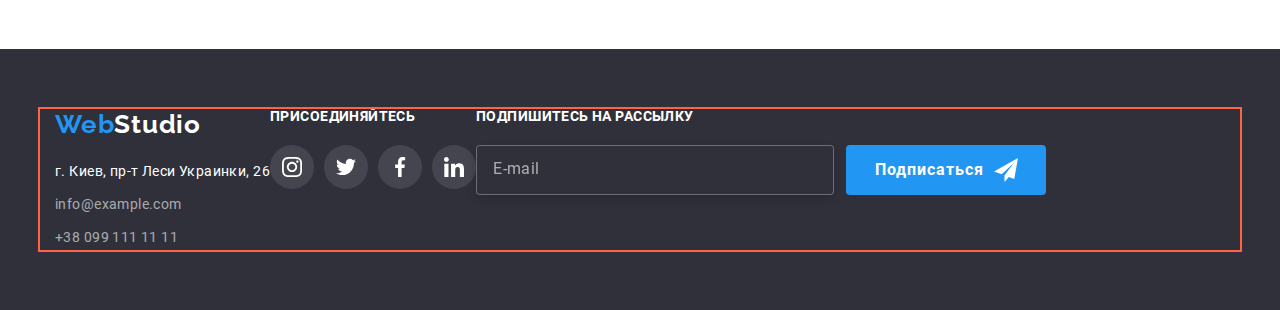
==== commit a5ca46de: "Добавляет разметку для Студио для моб.тел. и планшета" ====
--- a/portfolio.html
+++ b/portfolio.html
@@ -22,45 +22,53 @@
     <!--Header-->
     <header>
       <div class="container container--flex">
-        <nav class="logo-navigation-set">
-          <a class="logo logo-navigation-set__logo" href="./index.html">
-            <span class="logo__color">Web</span>Studio</a
-          >
-          <ul class="navigation-set">
-            <li class="navigation-set__item">
-              <a class="navigation-set__link" href="./index.html">Студия</a>
-            </li>
-            <li class="navigation-set__item">
-              <a class="navigation-set__link is-active" href="./portfolio.html">Портфолио</a>
-            </li>
-            <li class="navigation-set__item">
-              <a class="navigation-set__link" href="">Контакты</a>
-            </li>
-          </ul>
-        </nav>
-        <!-- Контакты в хедере -->
-        <ul class="header-contacts-set">
-          <li class="header-contacts-set__item">
-            <a class="header-contacts-set__mail-phone" href="mailto:info@devstudio.com">
-              <svg
-                class="header-contacts-set__icon header-contacts-set__icon--add-top-marg"
-                width="16"
-                height="12"
-              >
-                <use href="./images/icons.svg#header-envelope"></use>
-              </svg>
-              info@devstudio.com
-            </a>
-          </li>
-          <li class="header-contacts-set__item">
-            <a class="header-contacts-set__mail-phone" href="tel:+380961111111">
-              <svg class="header-contacts-set__icon" width="10" height="16">
-                <use href="./images/icons.svg#header-smartphone"></use>
-              </svg>
-              +38 096 111 11 11
-            </a>
+        <ul class="header">
+          <li>
+            <a class="logo" href="./index.html"> <span class="logo__color">Web</span>Studio</a>
+          </li>
+          <li>
+            <nav>
+              <ul class="navigation-set">
+                <li class="navigation-set__item">
+                  <a class="navigation-set__link" href="./index.html">Студия</a>
+                </li>
+                <li class="navigation-set__item">
+                  <a class="navigation-set__link is-active" href="./portfolio.html">Портфолио</a>
+                </li>
+                <li class="navigation-set__item">
+                  <a class="navigation-set__link" href="">Контакты</a>
+                </li>
+              </ul>
+            </nav>
+          </li>
+          <li>
+            <!-- Контакты в хедере -->
+            <ul class="header-contacts-set">
+              <li class="header-contacts-set__item">
+                <a class="header-contacts-set__mail-phone" href="mailto:info@devstudio.com">
+                  <svg
+                    class="header-contacts-set__icon header-contacts-set__icon--add-top-marg"
+                    width="16"
+                    height="12"
+                  >
+                    <use href="./images/icons.svg#header-envelope"></use>
+                  </svg>
+                  info@devstudio.com
+                </a>
+              </li>
+              <li class="header-contacts-set__item">
+                <a class="header-contacts-set__mail-phone" href="tel:+380961111111">
+                  <svg class="header-contacts-set__icon" width="10" height="16">
+                    <use href="./images/icons.svg#header-smartphone"></use>
+                  </svg>
+                  +38 096 111 11 11
+                </a>
+              </li>
+            </ul>
           </li>
         </ul>
+
+        <!-- ======================================= -->
       </div>
     </header>
 
--- a/css/main.min.css
+++ b/css/main.min.css
@@ -1 +1 @@
-@font-face{font-family:"Roboto";font-style:normal;font-weight:400;src:url("../fonts/roboto-v30-latin_cyrillic-regular.eot");src:local(""),url("../fonts/roboto-v30-latin_cyrillic-regular.eot?#iefix") format("embedded-opentype"),url("../fonts/roboto-v30-latin_cyrillic-regular.woff2") format("woff2"),url("../fonts/roboto-v30-latin_cyrillic-regular.woff") format("woff"),url("../fonts/roboto-v30-latin_cyrillic-regular.ttf") format("truetype"),url("../fonts/roboto-v30-latin_cyrillic-regular.svg#Roboto") format("svg")}@font-face{font-family:"Roboto";font-style:normal;font-weight:500;src:url("../fonts/roboto-v30-latin_cyrillic-500.eot");src:local(""),url("../fonts/roboto-v30-latin_cyrillic-500.eot?#iefix") format("embedded-opentype"),url("../fonts/roboto-v30-latin_cyrillic-500.woff2") format("woff2"),url("../fonts/roboto-v30-latin_cyrillic-500.woff") format("woff"),url("../fonts/roboto-v30-latin_cyrillic-500.ttf") format("truetype"),url("../fonts/roboto-v30-latin_cyrillic-500.svg#Roboto") format("svg")}@font-face{font-family:"Roboto";font-style:normal;font-weight:700;src:url("../fonts/roboto-v30-latin_cyrillic-700.eot");src:local(""),url("../fonts/roboto-v30-latin_cyrillic-700.eot?#iefix") format("embedded-opentype"),url("../fonts/roboto-v30-latin_cyrillic-700.woff2") format("woff2"),url("../fonts/roboto-v30-latin_cyrillic-700.woff") format("woff"),url("../fonts/roboto-v30-latin_cyrillic-700.ttf") format("truetype"),url("../fonts/roboto-v30-latin_cyrillic-700.svg#Roboto") format("svg")}@font-face{font-family:"Roboto";font-style:normal;font-weight:900;src:url("../fonts/roboto-v30-latin_cyrillic-900.eot");src:local(""),url("../fonts/roboto-v30-latin_cyrillic-900.eot?#iefix") format("embedded-opentype"),url("../fonts/roboto-v30-latin_cyrillic-900.woff2") format("woff2"),url("../fonts/roboto-v30-latin_cyrillic-900.woff") format("woff"),url("../fonts/roboto-v30-latin_cyrillic-900.ttf") format("truetype"),url("../fonts/roboto-v30-latin_cyrillic-900.svg#Roboto") format("svg")}@font-face{font-family:"Raleway";font-style:normal;font-weight:400;src:url("../fonts/raleway-v27-latin-regular.eot");src:local(""),url("../fonts/raleway-v27-latin-regular.eot?#iefix") format("embedded-opentype"),url("../fonts/raleway-v27-latin-regular.woff2") format("woff2"),url("../fonts/raleway-v27-latin-regular.woff") format("woff"),url("../fonts/raleway-v27-latin-regular.ttf") format("truetype"),url("../fonts/raleway-v27-latin-regular.svg#Raleway") format("svg")}@font-face{font-family:"Raleway";font-style:normal;font-weight:700;src:url("../fonts/raleway-v27-latin-700.eot");src:local(""),url("../fonts/raleway-v27-latin-700.eot?#iefix") format("embedded-opentype"),url("../fonts/raleway-v27-latin-700.woff2") format("woff2"),url("../fonts/raleway-v27-latin-700.woff") format("woff"),url("../fonts/raleway-v27-latin-700.ttf") format("truetype"),url("../fonts/raleway-v27-latin-700.svg#Raleway") format("svg")}:root{--primary-color: #212121;--secondary-color: #757575;--accent-color: #2196F3;--accent-button-color: #fff;--hero-title-color: #fff;--business-txt-col: #fff;--modal-btn-close: #000000;--portf-overlay-txt: #fff;--footer-font-color: #fff;--link-footer-color: rgba(255, 255, 255, 0.6);--primary-bgr-color: #fff;--accent-bgr-color: #2196F3;--hero-butt-active: #188CE8;--border-custom-active: #188CE8;--bgr-custom-active: #188CE8;--hero-bgr-color: #C4C4C4;--modal-bgr-color: #fff;--modal-btn-bgr: #fff;--advant-iconbgr-col: #F5F4FA;--icon-bgr-color: #fff;--icon-color: #AFB1B8;--business-txt-bgr: rgba(47, 48, 58, 0.8);--clients-icon-bgr-col: #fff;--clients-icon-color: #AFB1B8;--clients-border-col: #AFB1B8;--portf-overlay-bgr: rgba(33, 150, 243, 0.9);--footer-bgr-color: #2F303A;--footer-icon-color: #fff;--team-bgr-color: #F5F4FA;--filter-butt-bgr-col: #F5F4FA;--border-bottom-header: #ECECEC;--border-bottom-card: #EEEEEE;--primary-font: "Roboto";--secondary-font: "Raleway"}.flex{display:-webkit-box;display:-ms-flexbox;display:flex}.visually-hidden{position:absolute;width:1px;height:1px;margin:-1px;border:0;padding:0;white-space:nowrap;-webkit-clip-path:inset(100%);clip-path:inset(100%);clip:rect(0 0 0 0);overflow:hidden}html{-webkit-box-sizing:border-box;box-sizing:border-box}*,*::before,*::after{-webkit-box-sizing:inherit;box-sizing:inherit}body{margin:0;color:var(--primary-color);font-family:var(--primary-font),sans-serif;font-size:14px}.img{display:block;max-width:100%;height:auto}.list{list-style:none;padding:0;margin:0}.section{padding-top:94px;padding-bottom:94px}.section--no-padding-top{padding-top:0}.section--background-grey{background-color:var(--team-bgr-color)}.container{width:1200px;margin:0 auto;padding-left:15px;padding-right:15px}.container--flex{display:-webkit-box;display:-ms-flexbox;display:flex;border-bottom:1px solid var(--border-bottom-header)}.logo{color:inherit;text-decoration:none;font-family:var(--secondary-font),sans-serif;font-weight:700;font-size:26px;line-height:1.19;letter-spacing:.03em}.logo__color{color:var(--accent-color)}.logo-navigation-set__logo{margin-right:93px}.logo-address-wrapper{margin-right:0}.logo-address-wrapper__logo{display:block;margin-right:0;margin-bottom:20px}.section-title{margin-top:0;margin-bottom:50px;font-weight:700;font-size:36px;line-height:1.17;text-align:center;letter-spacing:.03em}.section-subtitle{margin-top:0;margin-bottom:10px;font-weight:700;font-size:14px;line-height:1.14;letter-spacing:.03em;text-transform:uppercase}.join__section-subtitle{margin-bottom:20px}.footer-submit__section-subtitle{margin-bottom:20px}.social-net{display:-webkit-box;display:-ms-flexbox;display:flex;width:206px;height:44px;padding:0;-webkit-box-pack:center;-ms-flex-pack:center;justify-content:center;list-style:none}.social-net__item:not(:last-child){margin-right:10px}.social-net__icon{display:-webkit-box;display:-ms-flexbox;display:flex;width:44px;height:44px;border-radius:50px;-webkit-box-align:center;-ms-flex-align:center;align-items:center;-webkit-box-pack:center;-ms-flex-pack:center;justify-content:center;background-color:var(--icon-bgr-color);color:var(--icon-color);-webkit-transition-property:color background-color;transition-property:color background-color;-webkit-transition-duration:250ms;transition-duration:250ms;-webkit-transition-timing-function:cubic-bezier(0.4, 0, 0.2, 1);transition-timing-function:cubic-bezier(0.4, 0, 0.2, 1)}.social-net__icon-color{fill:currentColor}.social-net__icon:hover,.social-net__icon:focus{background-color:var(--accent-color);color:var(--accent-button-color)}.team-set__social-net{margin:0 32px 30px 32px}.logo-navigation-set{display:-webkit-box;display:-ms-flexbox;display:flex;-webkit-box-align:center;-ms-flex-align:center;align-items:center}.navigation-set{display:-webkit-box;display:-ms-flexbox;display:flex;list-style:none;padding:0;margin:0}.navigation-set__item:not(:last-child){margin-right:50px}.navigation-set__link{display:-webkit-box;display:-ms-flexbox;display:flex;padding-top:32px;padding-bottom:31px;color:inherit;text-decoration:none;font-weight:500;line-height:1.14;letter-spacing:.02em;-webkit-transition-property:color;transition-property:color;-webkit-transition-duration:250ms;transition-duration:250ms;-webkit-transition-timing-function:cubic-bezier(0.4, 0, 0.2, 1);transition-timing-function:cubic-bezier(0.4, 0, 0.2, 1)}.navigation-set__link:hover,.navigation-set__link:focus{color:var(--accent-color)}.is-active{position:relative;color:var(--accent-color)}.is-active::after{position:absolute;content:"";bottom:-1px;left:0;width:100%;height:4px;border-radius:2px;background-color:var(--accent-color)}.header-contacts-set{display:-webkit-box;display:-ms-flexbox;display:flex;-webkit-box-align:center;-ms-flex-align:center;align-items:center;margin:0 0 0 305px;padding:0;list-style:none}.header-contacts-set__item{display:-webkit-box;display:-ms-flexbox;display:flex}.header-contacts-set__mail-phone{display:-webkit-box;display:-ms-flexbox;display:flex;padding-top:32px;padding-bottom:31px;color:var(--secondary-color);text-decoration:none;font-weight:500;line-height:1.14;letter-spacing:.02em;-webkit-transition-property:color;transition-property:color;-webkit-transition-duration:250ms;transition-duration:250ms;-webkit-transition-timing-function:cubic-bezier(0.4, 0, 0.2, 1);transition-timing-function:cubic-bezier(0.4, 0, 0.2, 1)}.header-contacts-set__icon{fill:currentColor;margin-right:10px}.header-contacts-set__icon--add-top-marg{margin-top:2px}.header-contacts-set__mail-phone:hover,.header-contacts-set__mail-phone:focus{color:var(--accent-color)}.header-contacts-set__item+.header-contacts-set__item{margin-left:30px}.hero{margin-left:auto;margin-right:auto;text-align:center}.overlay{max-width:1600px;height:600px;margin-left:auto;margin-right:auto;background:-webkit-gradient(linear, left top, right top, from(rgba(47, 48, 58, 0.4)), to(rgba(47, 48, 58, 0.4))),url("../images/bgr-image-optim.jpg");background:linear-gradient(to right, rgba(47, 48, 58, 0.4), rgba(47, 48, 58, 0.4)),url("../images/bgr-image-optim.jpg");background-position:center;background-size:cover;background-color:var(--hero-bgr-color)}.hero-title{margin-top:0;margin-bottom:30px;padding-top:200px;color:var(--hero-title-color);font-weight:900;font-size:44px;line-height:1.36;letter-spacing:.06em;text-transform:uppercase}.hero-button{display:inline-block;border-radius:4px;border:1px solid rgba(0,0,0,0);padding:10px 32px;min-width:200px;color:var(--accent-button-color);background-color:var(--accent-bgr-color);font-family:inherit;font-weight:700;font-size:16px;line-height:1.875;letter-spacing:.06em;-webkit-transition-property:background-color;transition-property:background-color;-webkit-transition-duration:250ms;transition-duration:250ms;-webkit-transition-timing-function:cubic-bezier(0.4, 0, 0.2, 1);transition-timing-function:cubic-bezier(0.4, 0, 0.2, 1)}.hero-button:hover,.hero-button:focus{background-color:var(--hero-butt-active);cursor:pointer}.backdrop{position:fixed;top:0;left:0;width:100%;height:100%;z-index:3;opacity:1;-webkit-transition-property:opacity;transition-property:opacity;-webkit-transition-duration:250ms;transition-duration:250ms;-webkit-transition-timing-function:cubic-bezier(0.4, 0, 0.2, 1);transition-timing-function:cubic-bezier(0.4, 0, 0.2, 1);background-color:rgba(0,0,0,.2)}.backdrop.is-hidden{opacity:0;pointer-events:none}.backdrop.is-hidden .modal{-webkit-transform:translate(-50%, -50%) scale(0.8);transform:translate(-50%, -50%) scale(0.8)}.modal{position:absolute;top:50%;left:50%;-webkit-transform:translate(-50%, -50%);transform:translate(-50%, -50%);width:528px;height:581px;-webkit-transform:translate(-50%, -50%) scale(1);transform:translate(-50%, -50%) scale(1);-webkit-transition-property:-webkit-transform;transition-property:-webkit-transform;transition-property:transform;transition-property:transform, -webkit-transform;-webkit-transition-duration:250ms;transition-duration:250ms;-webkit-transition-timing-function:cubic-bezier(0.4, 0, 0.2, 1);transition-timing-function:cubic-bezier(0.4, 0, 0.2, 1);border-radius:4px;-webkit-box-shadow:0px 1px 3px rgba(0,0,0,.12),0px 1px 1px rgba(0,0,0,.14),0px 2px 1px rgba(0,0,0,.2);box-shadow:0px 1px 3px rgba(0,0,0,.12),0px 1px 1px rgba(0,0,0,.14),0px 2px 1px rgba(0,0,0,.2);background-color:var(--modal-bgr-color)}.modal-slogan{padding:40px 40px 12px 40px;margin:0;font-weight:700;font-size:20px;line-height:1.15;text-align:center;letter-spacing:.03em;color:var(--primary-color)}.close-modal-btn{position:absolute;top:8px;right:8px;width:30px;height:30px;border:1px solid rgba(0,0,0,.1);border-radius:50%;display:-webkit-box;display:-ms-flexbox;display:flex;padding:0;-webkit-box-align:center;-ms-flex-align:center;align-items:center;-webkit-box-pack:center;-ms-flex-pack:center;justify-content:center;background-color:var(--modal-btn-bgr)}.close-modal-btn__icon{fill:var(--modal-btn-close);-webkit-transition-property:fill;transition-property:fill;-webkit-transition-duration:250ms;transition-duration:250ms;-webkit-transition-timing-function:cubic-bezier(0.4, 0, 0.2, 1);transition-timing-function:cubic-bezier(0.4, 0, 0.2, 1)}.close-modal-btn:hover .close-modal-btn__icon{fill:var(--accent-color)}.modal-form{width:528px}.form-set{position:absolute;width:448px;top:75px;left:40px}.field-block-wrap{margin-bottom:10px}.field-block-wrap__label{display:block;width:100%;margin-bottom:4px;text-align:left;font-size:12px;line-height:1.17;letter-spacing:.01em;color:var(--secondary-color)}.field-block-wrap__field{position:relative;display:-webkit-box;display:-ms-flexbox;display:flex;-webkit-box-orient:vertical;-webkit-box-direction:normal;-ms-flex-direction:column;flex-direction:column}.field-block-wrap__input{height:40px;padding:0 0 0 42px;border:1px solid rgba(33,33,33,.2);border-radius:4px;outline:rgba(0,0,0,0);-webkit-transition-property:border;transition-property:border;-webkit-transition-duration:250ms;transition-duration:250ms;-webkit-transition-timing-function:cubic-bezier(0.4, 0, 0.2, 1);transition-timing-function:cubic-bezier(0.4, 0, 0.2, 1)}.field-block-wrap__input:focus,.field-block-wrap__input:hover{border:1px solid var(--accent-color)}.field-block-wrap__icon{position:absolute;top:11px;left:12px;-webkit-transition-property:fill;transition-property:fill;-webkit-transition-duration:250ms;transition-duration:250ms;-webkit-transition-timing-function:cubic-bezier(0.4, 0, 0.2, 1);transition-timing-function:cubic-bezier(0.4, 0, 0.2, 1)}.field-block-wrap__input:focus+.field-block-wrap__icon{fill:var(--accent-color)}.field-block-wrap__input:hover+.field-block-wrap__icon{fill:var(--accent-color)}.field-block-wrap__textarea-field{height:120px}.field-block-wrap__textarea{width:100%;height:100%;padding:12px 16px;border:1px solid rgba(33,33,33,.2);border-radius:4px;resize:none;outline:none;font-size:14px;line-height:1.14;letter-spacing:.01em;color:rgba(117,117,117,.5);-webkit-transition-property:border;transition-property:border;-webkit-transition-duration:250ms;transition-duration:250ms;-webkit-transition-timing-function:cubic-bezier(0.4, 0, 0.2, 1);transition-timing-function:cubic-bezier(0.4, 0, 0.2, 1)}.field-block-wrap__textarea:focus,.field-block-wrap__textarea:hover{border:1px solid var(--accent-color)}.agreement-wrap{margin-top:20px}.custom-checkbox{display:-webkit-box;display:-ms-flexbox;display:flex;-webkit-box-align:center;-ms-flex-align:center;align-items:center;-webkit-box-pack:center;-ms-flex-pack:center;justify-content:center}.custom-checkbox__icon{margin-right:8px;border:2px solid var(--primary-color);border-radius:2px}.custom-checkbox__input:checked+.custom-checkbox__icon{border:2px solid var(--border-custom-active);background-color:var(--bgr-custom-active)}.custom-checkbox__label{display:-webkit-box;display:-ms-flexbox;display:flex;-webkit-box-align:center;-ms-flex-align:center;align-items:center;line-height:1.7;letter-spacing:.03em;color:var(--secondary-color)}.custom-checkbox__link{text-decoration:none}.custom-checkbox__link-text{position:relative;color:var(--accent-color)}.custom-checkbox__link-text::after{position:absolute;content:"";bottom:1px;left:0;width:100%;height:1px;background-color:var(--accent-color)}.modal-submit-button{margin-top:30px;padding:10px 55px 10px 56px;font-weight:700;font-size:16px;line-height:1.88;text-align:center;letter-spacing:.06em;color:var(--accent-button-color);background:var(--accent-bgr-color);-webkit-box-shadow:0px 4px 4px rgba(0,0,0,.15);box-shadow:0px 4px 4px rgba(0,0,0,.15);border:rgba(0,0,0,0);border-radius:4px;-webkit-transition-property:background-color;transition-property:background-color;-webkit-transition-duration:250ms;transition-duration:250ms;-webkit-transition-timing-function:cubic-bezier(0.4, 0, 0.2, 1);transition-timing-function:cubic-bezier(0.4, 0, 0.2, 1)}.modal-submit-button:hover,.modal-submit-button:focus{background-color:var(--hero-butt-active);cursor:pointer;outline:rgba(0,0,0,0)}.advant-set{display:-webkit-box;display:-ms-flexbox;display:flex;-webkit-column-gap:30px;-moz-column-gap:30px;column-gap:30px;list-style:none;padding:0;margin:0}.advant-set__item{-ms-flex-preferred-size:calc((100% - 90px)/4);flex-basis:calc((100% - 90px)/4)}.advant-set__icon-wrapper{display:-webkit-box;display:-ms-flexbox;display:flex;width:270px;height:120px;border-radius:4px;-webkit-box-align:center;-ms-flex-align:center;align-items:center;-webkit-box-pack:center;-ms-flex-pack:center;justify-content:center;margin-bottom:30px;background:var(--advant-iconbgr-col)}.advant-set__paragraph{margin-top:0;margin-bottom:0;color:var(--secondary-color);line-height:1.71;letter-spacing:.03em}.business-set{display:-webkit-box;display:-ms-flexbox;display:flex;list-style:none;padding:0;margin:0}.business-set__item:not(:last-child){margin-right:30px}.business-set__image-wrapper{position:relative}.business-set__image{display:block}.business-set__text{position:absolute;bottom:0;width:100%;padding:27px 0;margin:0;font-weight:700;line-height:1.14;text-align:center;letter-spacing:.03em;text-transform:uppercase;color:var(--business-txt-col);background-color:var(--business-txt-bgr)}.team-set{display:-webkit-box;display:-ms-flexbox;display:flex;list-style:none;padding:0;margin:0}.team-set__item{background:var(--primary-bgr-color);-webkit-box-shadow:0px 1px 3px rgba(0,0,0,.12),0px 1px 1px rgba(0,0,0,.14),0px 2px 1px rgba(0,0,0,.2);box-shadow:0px 1px 3px rgba(0,0,0,.12),0px 1px 1px rgba(0,0,0,.14),0px 2px 1px rgba(0,0,0,.2);border-radius:0px 0px 4px 4px}.team-set__item:not(:last-child){margin-right:30px}.team-set__image{display:block}.team-set__member-wrapper{padding:30px 0 16px 0}.team-set__name{margin-top:0;margin-bottom:10px;text-align:center;font-weight:500;font-size:16px;line-height:1.19;letter-spacing:.03em}.team-set__text{margin:0;text-align:center;font-size:16px;line-height:1.19;letter-spacing:.03em;color:var(--secondary-color)}.clients-set{display:-webkit-box;display:-ms-flexbox;display:flex;padding:0;margin:0 auto;list-style:none}.clients-set__item:not(:last-child){margin-right:30px}.clients-set__link{display:-webkit-box;display:-ms-flexbox;display:flex;width:170px;height:92px;-webkit-box-align:center;-ms-flex-align:center;align-items:center;-webkit-box-pack:center;-ms-flex-pack:center;justify-content:center;border:1px solid var(--clients-border-col);border-radius:4px;background-color:var(--clients-icon-bgr-col);color:var(--clients-icon-color);-webkit-transition-property:color border;transition-property:color border;-webkit-transition-duration:250ms;transition-duration:250ms;-webkit-transition-timing-function:cubic-bezier(0.4, 0, 0.2, 1);transition-timing-function:cubic-bezier(0.4, 0, 0.2, 1)}.clients-set__link:hover{border:1px solid var(--accent-color);color:var(--accent-color)}.clients-set__icon{fill:currentColor}.footer{padding:60px 0;color:var(--footer-font-color);background-color:var(--footer-bgr-color)}.footer-set{display:-webkit-box;display:-ms-flexbox;display:flex;padding:0;margin:0;list-style:none}.footer-contacts-set{font-style:normal;list-style:none;padding:0}.footer-contacts-set__item:not(:first-child){margin-top:9px}.footer-contacts-set__address{margin:0;line-height:1.71;letter-spacing:.03em}.footer-contacts-set__link{color:var(--link-footer-color);text-decoration:none;line-height:1.71;letter-spacing:.03em;-webkit-transition-property:color;transition-property:color;-webkit-transition-duration:250ms;transition-duration:250ms;-webkit-transition-timing-function:cubic-bezier(0.4, 0, 0.2, 1);transition-timing-function:cubic-bezier(0.4, 0, 0.2, 1)}.footer-contacts-set__link:hover,.footer-contacts-set__link:focus{color:var(--accent-color)}.join{width:206px;height:80px;margin:12px 0 0 70px}.social-net__icon--different-colors{background-color:rgba(255,255,255,.1);color:var(--footer-icon-color)}.footer-submit{width:570px;height:86px;margin:12px 0 0 94px}.submit-set{display:-webkit-box;display:-ms-flexbox;display:flex;list-style:none;padding:0;margin:0}.submit-set__email-form{width:358px;height:50px;border:1px solid rgba(255,255,255,.3);-webkit-filter:drop-shadow(0px 4px 4px rgba(0, 0, 0, 0.15));filter:drop-shadow(0px 4px 4px rgba(0, 0, 0, 0.15));border-radius:4px;background-color:var(--footer-bgr-color)}.submit-set__email-input{width:100%;padding:15px 0px 15px 16px;background-color:var(--footer-bgr-color);border:rgba(0,0,0,0);outline:rgba(0,0,0,0);border-radius:4px;color:rgba(255,255,255,.6)}.submit-set__email-input::-webkit-input-placeholder{font-size:16px;line-height:1.25;letter-spacing:.03em;color:rgba(255,255,255,.6)}.submit-set__email-input::-moz-placeholder{font-size:16px;line-height:1.25;letter-spacing:.03em;color:rgba(255,255,255,.6)}.submit-set__email-input:-ms-input-placeholder{font-size:16px;line-height:1.25;letter-spacing:.03em;color:rgba(255,255,255,.6)}.submit-set__email-input::-ms-input-placeholder{font-size:16px;line-height:1.25;letter-spacing:.03em;color:rgba(255,255,255,.6)}.submit-set__email-input::placeholder{font-size:16px;line-height:1.25;letter-spacing:.03em;color:rgba(255,255,255,.6)}.submit-set__button-container{position:relative;width:200px;height:50px;margin-left:12px}.submit-set__button{padding:10px 62px 10px 29px;font-weight:700;font-size:16px;line-height:1.875;letter-spacing:.06em;color:var(--footer-font-color);background-color:var(--accent-bgr-color);border-color:var(--accent-color);border-radius:4px;border:none}.submit-set__button-icon{position:absolute;top:13px;right:28px}.portfolio-menu{display:-webkit-box;display:-ms-flexbox;display:flex;list-style:none;padding:0;margin:0 0 50px 0;-webkit-box-pack:center;-ms-flex-pack:center;justify-content:center}.portfolio-menu__item:not(:last-child){margin-right:8px}.portfolio-menu__button{display:inline-block;border-radius:4px;border:1px solid rgba(0,0,0,0);padding:6px 22px;background-color:var(--filter-butt-bgr-col);font-family:inherit;font-weight:500;font-size:16px;line-height:1.63;text-align:center;letter-spacing:.03em;-webkit-transition-property:color background-color box-shadow cursor;transition-property:color background-color box-shadow cursor;-webkit-transition-duration:250ms;transition-duration:250ms;-webkit-transition-timing-function:cubic-bezier(0.4, 0, 0.2, 1);transition-timing-function:cubic-bezier(0.4, 0, 0.2, 1)}.portfolio-menu__button--current{color:var(--accent-button-color);background-color:var(--accent-bgr-color);-webkit-box-shadow:0px 3px 1px rgba(0,0,0,.1),0px 1px 2px rgba(0,0,0,.08),0px 2px 2px rgba(0,0,0,.12);box-shadow:0px 3px 1px rgba(0,0,0,.1),0px 1px 2px rgba(0,0,0,.08),0px 2px 2px rgba(0,0,0,.12)}.portfolio-menu__button:hover,.portfolio-menu__button:focus{color:var(--accent-button-color);background-color:var(--accent-bgr-color);-webkit-box-shadow:0px 3px 1px rgba(0,0,0,.1),0px 1px 2px rgba(0,0,0,.08),0px 2px 2px rgba(0,0,0,.12);box-shadow:0px 3px 1px rgba(0,0,0,.1),0px 1px 2px rgba(0,0,0,.08),0px 2px 2px rgba(0,0,0,.12);cursor:pointer}.portfolio-cards-set{display:-webkit-box;display:-ms-flexbox;display:flex;-ms-flex-wrap:wrap;flex-wrap:wrap;gap:30px;list-style:none;padding:0;margin:0}.portfolio-card{-ms-flex-preferred-size:calc((100% - 60px)/3);flex-basis:calc((100% - 60px)/3);-webkit-transition-property:-webkit-box-shadow cursor;transition-property:-webkit-box-shadow cursor;transition-property:box-shadow cursor;transition-property:box-shadow cursor, -webkit-box-shadow cursor;-webkit-transition-duration:250ms;transition-duration:250ms;-webkit-transition-timing-function:cubic-bezier(0.4, 0, 0.2, 1);transition-timing-function:cubic-bezier(0.4, 0, 0.2, 1)}.portfolio-card:hover{-webkit-box-shadow:0px 1px 1px rgba(0,0,0,.12),0px 4px 4px rgba(0,0,0,.06),1px 4px 6px rgba(0,0,0,.16);box-shadow:0px 1px 1px rgba(0,0,0,.12),0px 4px 4px rgba(0,0,0,.06),1px 4px 6px rgba(0,0,0,.16)}.portfolio-card__image-box{position:relative;width:370px;height:294px;overflow:hidden}.portfolio-card__image{display:block}.portfolio-card__overlay{position:absolute;top:0;left:0;width:100%;height:100%;background-color:var(--portf-overlay-bgr);-webkit-transform:translateY(100%);transform:translateY(100%);-webkit-transition-property:-webkit-transform;transition-property:-webkit-transform;transition-property:transform;transition-property:transform, -webkit-transform;-webkit-transition-duration:250ms;transition-duration:250ms;-webkit-transition-timing-function:cubic-bezier(0.4, 0, 0.2, 1);transition-timing-function:cubic-bezier(0.4, 0, 0.2, 1)}.portfolio-card__link{color:inherit;text-decoration:none}.portfolio-card__link:hover .portfolio-card__overlay{-webkit-transform:translateY(0);transform:translateY(0)}.portfolio-card__overlay-text{margin:0;padding:63px 24px;font-size:18px;line-height:1.56;letter-spacing:.03em;color:var(--portf-overlay-txt)}.portfolio-card__title{display:block;padding:20px 24px;border-right:1px solid var(--border-bottom-card);border-bottom:1px solid var(--border-bottom-card);border-left:1px solid var(--border-bottom-card)}.portfolio-card__name{margin-top:0;margin-right:0;margin-bottom:4px;margin-left:0;font-weight:700;font-size:18px;line-height:2;letter-spacing:.06em}.portfolio-card__paragraph{margin:0;color:var(--secondary-color);font-size:16px;line-height:1.88;letter-spacing:.03em}/*# sourceMappingURL=main.min.css.map */+@font-face{font-family:"Roboto";font-style:normal;font-weight:400;src:url("../fonts/roboto-v30-latin_cyrillic-regular.eot");src:local(""),url("../fonts/roboto-v30-latin_cyrillic-regular.eot?#iefix") format("embedded-opentype"),url("../fonts/roboto-v30-latin_cyrillic-regular.woff2") format("woff2"),url("../fonts/roboto-v30-latin_cyrillic-regular.woff") format("woff"),url("../fonts/roboto-v30-latin_cyrillic-regular.ttf") format("truetype"),url("../fonts/roboto-v30-latin_cyrillic-regular.svg#Roboto") format("svg")}@font-face{font-family:"Roboto";font-style:normal;font-weight:500;src:url("../fonts/roboto-v30-latin_cyrillic-500.eot");src:local(""),url("../fonts/roboto-v30-latin_cyrillic-500.eot?#iefix") format("embedded-opentype"),url("../fonts/roboto-v30-latin_cyrillic-500.woff2") format("woff2"),url("../fonts/roboto-v30-latin_cyrillic-500.woff") format("woff"),url("../fonts/roboto-v30-latin_cyrillic-500.ttf") format("truetype"),url("../fonts/roboto-v30-latin_cyrillic-500.svg#Roboto") format("svg")}@font-face{font-family:"Roboto";font-style:normal;font-weight:700;src:url("../fonts/roboto-v30-latin_cyrillic-700.eot");src:local(""),url("../fonts/roboto-v30-latin_cyrillic-700.eot?#iefix") format("embedded-opentype"),url("../fonts/roboto-v30-latin_cyrillic-700.woff2") format("woff2"),url("../fonts/roboto-v30-latin_cyrillic-700.woff") format("woff"),url("../fonts/roboto-v30-latin_cyrillic-700.ttf") format("truetype"),url("../fonts/roboto-v30-latin_cyrillic-700.svg#Roboto") format("svg")}@font-face{font-family:"Roboto";font-style:normal;font-weight:900;src:url("../fonts/roboto-v30-latin_cyrillic-900.eot");src:local(""),url("../fonts/roboto-v30-latin_cyrillic-900.eot?#iefix") format("embedded-opentype"),url("../fonts/roboto-v30-latin_cyrillic-900.woff2") format("woff2"),url("../fonts/roboto-v30-latin_cyrillic-900.woff") format("woff"),url("../fonts/roboto-v30-latin_cyrillic-900.ttf") format("truetype"),url("../fonts/roboto-v30-latin_cyrillic-900.svg#Roboto") format("svg")}@font-face{font-family:"Raleway";font-style:normal;font-weight:400;src:url("../fonts/raleway-v27-latin-regular.eot");src:local(""),url("../fonts/raleway-v27-latin-regular.eot?#iefix") format("embedded-opentype"),url("../fonts/raleway-v27-latin-regular.woff2") format("woff2"),url("../fonts/raleway-v27-latin-regular.woff") format("woff"),url("../fonts/raleway-v27-latin-regular.ttf") format("truetype"),url("../fonts/raleway-v27-latin-regular.svg#Raleway") format("svg")}@font-face{font-family:"Raleway";font-style:normal;font-weight:700;src:url("../fonts/raleway-v27-latin-700.eot");src:local(""),url("../fonts/raleway-v27-latin-700.eot?#iefix") format("embedded-opentype"),url("../fonts/raleway-v27-latin-700.woff2") format("woff2"),url("../fonts/raleway-v27-latin-700.woff") format("woff"),url("../fonts/raleway-v27-latin-700.ttf") format("truetype"),url("../fonts/raleway-v27-latin-700.svg#Raleway") format("svg")}:root{--primary-color: #212121;--secondary-color: #757575;--accent-color: #2196F3;--accent-button-color: #fff;--hero-title-color: #fff;--business-txt-col: #fff;--modal-btn-close: #000000;--portf-overlay-txt: #fff;--footer-font-color: #fff;--link-footer-color: rgba(255, 255, 255, 0.6);--primary-bgr-color: #fff;--accent-bgr-color: #2196F3;--hero-butt-active: #188CE8;--border-custom-active: #188CE8;--bgr-custom-active: #188CE8;--hero-bgr-color: #C4C4C4;--modal-bgr-color: #fff;--modal-btn-bgr: #fff;--advant-iconbgr-col: #F5F4FA;--icon-bgr-color: #fff;--icon-color: #AFB1B8;--business-txt-bgr: rgba(47, 48, 58, 0.8);--clients-icon-bgr-col: #fff;--clients-icon-color: #AFB1B8;--clients-border-col: #AFB1B8;--portf-overlay-bgr: rgba(33, 150, 243, 0.9);--footer-bgr-color: #2F303A;--footer-icon-color: #fff;--team-bgr-color: #F5F4FA;--filter-butt-bgr-col: #F5F4FA;--border-bottom-header: #ECECEC;--border-bottom-card: #EEEEEE;--primary-font: "Roboto";--secondary-font: "Raleway"}.flex{display:-webkit-box;display:-ms-flexbox;display:flex}.temporary-hidden{display:none}.visually-hidden{position:absolute;width:1px;height:1px;margin:-1px;border:0;padding:0;white-space:nowrap;-webkit-clip-path:inset(100%);clip-path:inset(100%);clip:rect(0 0 0 0);overflow:hidden}html{-webkit-box-sizing:border-box;box-sizing:border-box}*,*::before,*::after{-webkit-box-sizing:inherit;box-sizing:inherit}body{margin:0;color:var(--primary-color);font-family:var(--primary-font),sans-serif;font-size:14px}.img{display:block;max-width:100%;height:auto}.list{list-style:none;padding:0;margin:0}.section{padding-top:60px;padding-bottom:60px;margin:0}@media screen and (min-width: 1200px){.section{padding-top:94px;padding-bottom:94px}}.section--no-padding-top{padding-top:0}.section--background-grey{background-color:var(--team-bgr-color)}.container{padding-left:15px;padding-right:15px;margin:0 auto;outline:2px solid tomato}@media screen and (min-width: 480px){.container{max-width:480px}}@media screen and (min-width: 768px){.container{max-width:768px}}@media screen and (min-width: 1200px){.container{max-width:1200px}}.container--flex{display:-webkit-box;display:-ms-flexbox;display:flex;border-bottom:1px solid var(--border-bottom-header)}.logo{color:inherit;text-decoration:none;font-family:var(--secondary-font),sans-serif;font-weight:700;font-size:24px;line-height:1.17;letter-spacing:.03em}@media screen and (max-width: 767px){.logo{display:block;padding-top:16px;padding-bottom:16px}}@media screen and (min-width: 1200px){.logo{font-size:26px;line-height:1.19}}.logo__color{color:var(--accent-color)}.section-title{margin-top:0;margin-bottom:30px;font-weight:700;font-size:28px;line-height:1.18;text-align:center;letter-spacing:.03em}@media screen and (min-width: 1200px){.section-title{margin-bottom:50px;font-size:36px;line-height:1.17}}.section-subtitle{margin-top:0;margin-bottom:10px;font-weight:700;font-size:14px;line-height:1.14;letter-spacing:.03em;text-transform:uppercase}@media screen and (max-width: 767px){.section-subtitle{text-align:center}}.join__section-subtitle{margin-bottom:20px}.footer-submit__section-subtitle{margin-bottom:20px}.social-net{display:-webkit-box;display:-ms-flexbox;display:flex;width:206px;height:44px;padding:0;margin-top:0;margin-bottom:24px;margin-right:auto;margin-left:auto;-webkit-box-pack:center;-ms-flex-pack:center;justify-content:center;list-style:none}@media screen and (min-width: 1200px){.social-net{margin-bottom:30px}}.social-net__item:not(:last-child){margin-right:10px}.social-net__icon{display:-webkit-box;display:-ms-flexbox;display:flex;width:44px;height:44px;border-radius:50px;-webkit-box-align:center;-ms-flex-align:center;align-items:center;-webkit-box-pack:center;-ms-flex-pack:center;justify-content:center;background-color:var(--icon-bgr-color);color:var(--icon-color);-webkit-transition-property:color background-color;transition-property:color background-color;-webkit-transition-duration:250ms;transition-duration:250ms;-webkit-transition-timing-function:cubic-bezier(0.4, 0, 0.2, 1);transition-timing-function:cubic-bezier(0.4, 0, 0.2, 1)}.social-net__icon-color{fill:currentColor}.social-net__icon:hover,.social-net__icon:focus{background-color:var(--accent-color);color:var(--accent-button-color)}.header{display:-webkit-box;display:-ms-flexbox;display:flex;-webkit-box-align:center;-ms-flex-align:center;align-items:center;list-style:none;padding:0;margin:0}.navigation-set{display:-webkit-box;display:-ms-flexbox;display:flex;list-style:none;padding:0;margin-left:93px}@media screen and (max-width: 767px){.navigation-set{display:none}}.navigation-set__item:not(:last-child){margin-right:50px}.navigation-set__link{padding-top:32px;padding-bottom:31px;color:inherit;text-decoration:none;font-weight:500;line-height:1.14;letter-spacing:.02em;-webkit-transition-property:color;transition-property:color;-webkit-transition-duration:250ms;transition-duration:250ms;-webkit-transition-timing-function:cubic-bezier(0.4, 0, 0.2, 1);transition-timing-function:cubic-bezier(0.4, 0, 0.2, 1)}.navigation-set__link:hover,.navigation-set__link:focus{color:var(--accent-color)}.is-active{position:relative;color:var(--accent-color)}.is-active::after{position:absolute;content:"";bottom:-1px;left:0;width:100%;height:4px;border-radius:2px;background-color:var(--accent-color)}.header-contacts-set{display:-webkit-box;display:-ms-flexbox;display:flex;-webkit-box-align:center;-ms-flex-align:center;align-items:center;margin-left:305px;padding:0;list-style:none}@media screen and (max-width: 767px){.header-contacts-set{display:none}}.header-contacts-set__item+.header-contacts-set__item{margin-left:30px}.header-contacts-set__mail-phone{display:-webkit-box;display:-ms-flexbox;display:flex;padding-top:32px;padding-bottom:31px;color:var(--secondary-color);text-decoration:none;font-weight:500;line-height:1.14;letter-spacing:.02em;-webkit-transition-property:color;transition-property:color;-webkit-transition-duration:250ms;transition-duration:250ms;-webkit-transition-timing-function:cubic-bezier(0.4, 0, 0.2, 1);transition-timing-function:cubic-bezier(0.4, 0, 0.2, 1)}.header-contacts-set__icon{fill:currentColor;margin-right:10px}.header-contacts-set__icon--add-top-marg{margin-top:2px}.header-contacts-set__mail-phone:hover,.header-contacts-set__mail-phone:focus{color:var(--accent-color)}.hero{margin-left:auto;margin-right:auto;text-align:center}.overlay{max-width:1600px;height:600px;margin-left:auto;margin-right:auto;background:-webkit-gradient(linear, left top, right top, from(rgba(47, 48, 58, 0.4)), to(rgba(47, 48, 58, 0.4))),url("../images/bgr-image-optim.jpg");background:linear-gradient(to right, rgba(47, 48, 58, 0.4), rgba(47, 48, 58, 0.4)),url("../images/bgr-image-optim.jpg");background-repeat:no-repeat;background-position:center;background-size:cover;background-color:var(--hero-bgr-color)}@media screen and (min-width: 480px)and (max-width: 1199px){.overlay{max-width:1199px;height:400px}}.hero-title{margin-top:0;margin-bottom:30px;padding-top:118px;color:var(--hero-title-color);font-weight:900;font-size:26px;line-height:1.62;letter-spacing:.06em;text-transform:uppercase}@media screen and (min-width: 1200px){.hero-title{padding-top:200px;font-size:44px;line-height:1.36}}.hero-button{display:inline-block;border-radius:4px;border:1px solid rgba(0,0,0,0);padding:10px 32px;min-width:200px;color:var(--accent-button-color);background-color:var(--accent-bgr-color);font-family:inherit;font-weight:700;font-size:16px;line-height:1.875;letter-spacing:.06em;-webkit-transition-property:background-color;transition-property:background-color;-webkit-transition-duration:250ms;transition-duration:250ms;-webkit-transition-timing-function:cubic-bezier(0.4, 0, 0.2, 1);transition-timing-function:cubic-bezier(0.4, 0, 0.2, 1)}.hero-button:hover,.hero-button:focus{background-color:var(--hero-butt-active);cursor:pointer}.backdrop{position:fixed;top:0;left:0;width:100%;height:100%;z-index:3;opacity:1;-webkit-transition-property:opacity;transition-property:opacity;-webkit-transition-duration:250ms;transition-duration:250ms;-webkit-transition-timing-function:cubic-bezier(0.4, 0, 0.2, 1);transition-timing-function:cubic-bezier(0.4, 0, 0.2, 1);background-color:rgba(0,0,0,.2)}.backdrop.is-hidden{opacity:0;pointer-events:none}.backdrop.is-hidden .modal{-webkit-transform:translate(-50%, -50%) scale(0.8);transform:translate(-50%, -50%) scale(0.8)}.modal{position:absolute;top:50%;left:50%;-webkit-transform:translate(-50%, -50%);transform:translate(-50%, -50%);width:450px;height:609px;-webkit-transform:translate(-50%, -50%) scale(1);transform:translate(-50%, -50%) scale(1);-webkit-transition-property:-webkit-transform;transition-property:-webkit-transform;transition-property:transform;transition-property:transform, -webkit-transform;-webkit-transition-duration:250ms;transition-duration:250ms;-webkit-transition-timing-function:cubic-bezier(0.4, 0, 0.2, 1);transition-timing-function:cubic-bezier(0.4, 0, 0.2, 1);border-radius:4px;-webkit-box-shadow:0px 1px 3px rgba(0,0,0,.12),0px 1px 1px rgba(0,0,0,.14),0px 2px 1px rgba(0,0,0,.2);box-shadow:0px 1px 3px rgba(0,0,0,.12),0px 1px 1px rgba(0,0,0,.14),0px 2px 1px rgba(0,0,0,.2);background-color:var(--modal-bgr-color)}@media screen and (min-width: 1200px){.modal{width:528px;height:581px}}.modal-slogan{padding:40px 40px 12px 40px;margin:0;font-weight:700;font-size:20px;line-height:1.5;text-align:center;letter-spacing:.03em;color:var(--primary-color)}@media screen and (min-width: 1200px){.modal-slogan{line-height:1.15}}.close-modal-btn{position:absolute;top:8px;right:8px;width:30px;height:30px;border:1px solid rgba(0,0,0,.1);border-radius:50%;display:-webkit-box;display:-ms-flexbox;display:flex;padding:0;-webkit-box-align:center;-ms-flex-align:center;align-items:center;-webkit-box-pack:center;-ms-flex-pack:center;justify-content:center;background-color:var(--modal-btn-bgr)}.close-modal-btn__icon{fill:var(--modal-btn-close);-webkit-transition-property:fill;transition-property:fill;-webkit-transition-duration:250ms;transition-duration:250ms;-webkit-transition-timing-function:cubic-bezier(0.4, 0, 0.2, 1);transition-timing-function:cubic-bezier(0.4, 0, 0.2, 1)}.close-modal-btn:hover .close-modal-btn__icon{fill:var(--accent-color)}.modal-form{width:528px}.form-set{position:absolute;width:448px;top:75px;left:40px}.field-block-wrap{margin-bottom:10px}.field-block-wrap__label{display:block;width:100%;margin-bottom:4px;text-align:left;font-size:12px;line-height:1.17;letter-spacing:.01em;color:var(--secondary-color)}.field-block-wrap__field{position:relative;display:-webkit-box;display:-ms-flexbox;display:flex;-webkit-box-orient:vertical;-webkit-box-direction:normal;-ms-flex-direction:column;flex-direction:column}.field-block-wrap__input{height:40px;padding:0 0 0 42px;border:1px solid rgba(33,33,33,.2);border-radius:4px;outline:rgba(0,0,0,0);-webkit-transition-property:border;transition-property:border;-webkit-transition-duration:250ms;transition-duration:250ms;-webkit-transition-timing-function:cubic-bezier(0.4, 0, 0.2, 1);transition-timing-function:cubic-bezier(0.4, 0, 0.2, 1)}.field-block-wrap__input:focus,.field-block-wrap__input:hover{border:1px solid var(--accent-color)}.field-block-wrap__icon{position:absolute;top:11px;left:12px;-webkit-transition-property:fill;transition-property:fill;-webkit-transition-duration:250ms;transition-duration:250ms;-webkit-transition-timing-function:cubic-bezier(0.4, 0, 0.2, 1);transition-timing-function:cubic-bezier(0.4, 0, 0.2, 1)}.field-block-wrap__input:focus+.field-block-wrap__icon{fill:var(--accent-color)}.field-block-wrap__input:hover+.field-block-wrap__icon{fill:var(--accent-color)}.field-block-wrap__textarea-field{height:120px}.field-block-wrap__textarea{width:100%;height:100%;padding:12px 16px;border:1px solid rgba(33,33,33,.2);border-radius:4px;resize:none;outline:none;font-size:14px;line-height:1.14;letter-spacing:.01em;color:rgba(117,117,117,.5);-webkit-transition-property:border;transition-property:border;-webkit-transition-duration:250ms;transition-duration:250ms;-webkit-transition-timing-function:cubic-bezier(0.4, 0, 0.2, 1);transition-timing-function:cubic-bezier(0.4, 0, 0.2, 1)}.field-block-wrap__textarea:focus,.field-block-wrap__textarea:hover{border:1px solid var(--accent-color)}.agreement-wrap{margin-top:20px}.custom-checkbox{display:-webkit-box;display:-ms-flexbox;display:flex;-webkit-box-align:center;-ms-flex-align:center;align-items:center;-webkit-box-pack:center;-ms-flex-pack:center;justify-content:center}.custom-checkbox__icon{margin-right:8px;border:2px solid var(--primary-color);border-radius:2px}.custom-checkbox__input:checked+.custom-checkbox__icon{border:2px solid var(--border-custom-active);background-color:var(--bgr-custom-active)}.custom-checkbox__label{display:-webkit-box;display:-ms-flexbox;display:flex;-webkit-box-align:center;-ms-flex-align:center;align-items:center;line-height:1.7;letter-spacing:.03em;color:var(--secondary-color)}.custom-checkbox__link{text-decoration:none}.custom-checkbox__link-text{position:relative;color:var(--accent-color)}.custom-checkbox__link-text::after{position:absolute;content:"";bottom:1px;left:0;width:100%;height:1px;background-color:var(--accent-color)}.modal-submit-button{margin-top:30px;padding:10px 55px 10px 56px;font-weight:700;font-size:16px;line-height:1.88;text-align:center;letter-spacing:.06em;color:var(--accent-button-color);background:var(--accent-bgr-color);-webkit-box-shadow:0px 4px 4px rgba(0,0,0,.15);box-shadow:0px 4px 4px rgba(0,0,0,.15);border:rgba(0,0,0,0);border-radius:4px;-webkit-transition-property:background-color;transition-property:background-color;-webkit-transition-duration:250ms;transition-duration:250ms;-webkit-transition-timing-function:cubic-bezier(0.4, 0, 0.2, 1);transition-timing-function:cubic-bezier(0.4, 0, 0.2, 1)}.modal-submit-button:hover,.modal-submit-button:focus{background-color:var(--hero-butt-active);cursor:pointer;outline:rgba(0,0,0,0)}.advant-set{display:-webkit-box;display:-ms-flexbox;display:flex;-webkit-box-orient:vertical;-webkit-box-direction:normal;-ms-flex-direction:column;flex-direction:column;row-gap:30px;list-style:none;padding:0;margin:0}@media screen and (min-width: 768px){.advant-set{-webkit-box-orient:horizontal;-webkit-box-direction:normal;-ms-flex-direction:row;flex-direction:row;-ms-flex-wrap:wrap;flex-wrap:wrap;row-gap:30px;-webkit-column-gap:30px;-moz-column-gap:30px;column-gap:30px}}.advant-set__item{-ms-flex-preferred-size:calc((100% - 90px)/4);flex-basis:calc((100% - 90px)/4)}.advant-set__icon-wrapper{display:-webkit-box;display:-ms-flexbox;display:flex;-webkit-box-align:center;-ms-flex-align:center;align-items:center;-webkit-box-pack:center;-ms-flex-pack:center;justify-content:center;height:120px;margin-bottom:30px;border-radius:4px;background:var(--advant-iconbgr-col)}@media screen and (min-width: 480px){.advant-set__icon-wrapper{max-width:450px;height:120px;border-radius:4px}}@media screen and (min-width: 768px){.advant-set__icon-wrapper{width:354px}}@media screen and (min-width: 1200px){.advant-set__icon-wrapper{width:270px}}.advant-set__paragraph{margin-top:0;margin-bottom:0;color:var(--secondary-color);line-height:1.71;letter-spacing:.03em}.business-set{display:-webkit-box;display:-ms-flexbox;display:flex;list-style:none;padding:0;margin:0}.business-set__item:not(:last-child){margin-right:30px}.business-set__image-wrapper{position:relative}.business-set__image{display:block}.business-set__text{position:absolute;bottom:0;width:100%;padding:27px 0;margin:0;font-weight:700;line-height:1.14;text-align:center;letter-spacing:.03em;text-transform:uppercase;color:var(--business-txt-col);background-color:var(--business-txt-bgr)}.team-set{display:-webkit-box;display:-ms-flexbox;display:flex;-webkit-box-orient:vertical;-webkit-box-direction:normal;-ms-flex-direction:column;flex-direction:column;row-gap:30px;list-style:none;padding:0;margin:0}@media screen and (min-width: 768px){.team-set{-webkit-box-orient:horizontal;-webkit-box-direction:normal;-ms-flex-direction:row;flex-direction:row;-ms-flex-wrap:wrap;flex-wrap:wrap;-webkit-column-gap:30px;-moz-column-gap:30px;column-gap:30px;row-gap:30px}}@media screen and (min-width: 1200px){.team-set{-webkit-box-orient:horizontal;-webkit-box-direction:normal;-ms-flex-direction:row;flex-direction:row;-webkit-column-gap:30px;-moz-column-gap:30px;column-gap:30px}}.team-set__item{background:var(--primary-bgr-color);-webkit-box-shadow:0px 1px 3px rgba(0,0,0,.12),0px 1px 1px rgba(0,0,0,.14),0px 2px 1px rgba(0,0,0,.2);box-shadow:0px 1px 3px rgba(0,0,0,.12),0px 1px 1px rgba(0,0,0,.14),0px 2px 1px rgba(0,0,0,.2);border-radius:0px 0px 4px 4px}.team-set__image{display:block;width:100%}@media screen and (min-width: 768px){.team-set__image{width:354px}}@media screen and (min-width: 1200px){.team-set__image{width:270px}}.team-set__member-wrapper{padding:30px 0 16px 0}.team-set__name{margin-top:0;margin-bottom:10px;text-align:center;font-weight:500;font-size:16px;line-height:1.19;letter-spacing:.03em}.team-set__text{margin:0;text-align:center;font-size:16px;line-height:1.19;letter-spacing:.03em;color:var(--secondary-color)}.clients-set{display:-webkit-box;display:-ms-flexbox;display:flex;-ms-flex-wrap:wrap;flex-wrap:wrap;gap:30px;padding:0;margin:0 auto;list-style:none}@media screen and (min-width: 1200px){.clients-set{display:-webkit-box;display:-ms-flexbox;display:flex}}.clients-set__link{display:-webkit-box;display:-ms-flexbox;display:flex;width:210px;height:92px;-webkit-box-align:center;-ms-flex-align:center;align-items:center;-webkit-box-pack:center;-ms-flex-pack:center;justify-content:center;border:1px solid var(--clients-border-col);border-radius:4px;background-color:var(--clients-icon-bgr-col);color:var(--clients-icon-color);-webkit-transition-property:color border;transition-property:color border;-webkit-transition-duration:250ms;transition-duration:250ms;-webkit-transition-timing-function:cubic-bezier(0.4, 0, 0.2, 1);transition-timing-function:cubic-bezier(0.4, 0, 0.2, 1)}@media screen and (min-width: 768px){.clients-set__link{width:226px}}@media screen and (min-width: 1200px){.clients-set__link{width:170px}}.clients-set__link:hover{border:1px solid var(--accent-color);color:var(--accent-color)}.clients-set__icon{fill:currentColor}.footer{padding:60px 0;color:var(--footer-font-color);background-color:var(--footer-bgr-color)}.footer-set{display:-webkit-box;display:-ms-flexbox;display:flex;-webkit-box-orient:vertical;-webkit-box-direction:normal;-ms-flex-direction:column;flex-direction:column;row-gap:60px;-webkit-box-align:center;-ms-flex-align:center;align-items:center;padding:0;margin:0;list-style:none;text-align:center}@media screen and (min-width: 768px){.footer-set{-webkit-box-orient:horizontal;-webkit-box-direction:normal;-ms-flex-direction:row;flex-direction:row;-ms-flex-wrap:wrap;flex-wrap:wrap;-webkit-box-align:start;-ms-flex-align:start;align-items:flex-start}}@media screen and (min-width: 1200px){.footer-set{-ms-flex-wrap:nowrap;flex-wrap:nowrap;text-align:left}}.footer-set__logo-address{width:100%;outline:2px solid red}@media screen and (min-width: 768px){.footer-set__logo-address{margin-left:61px}}@media screen and (min-width: 1200px){.footer-set__logo-address{margin-left:0}}.footer-set__social-link{width:100%;outline:2px solid red}@media screen and (min-width: 768px){.footer-set__social-link{margin-left:165px;margin-top:5px}}@media screen and (min-width: 1200px){.footer-set__social-link{margin-left:70px;margin-top:12px}}.footer-set__submit{-webkit-box-orient:vertical;-webkit-box-direction:normal;-ms-flex-direction:column;flex-direction:column;width:100%;outline:2px solid red}@media screen and (min-width: 768px){.footer-set__submit{margin-left:151px}}@media screen and (min-width: 1200px){.footer-set__submit{width:570px;margin-left:93px;margin-top:12px}}.footer-contacts-set{font-style:normal;list-style:none;padding:0;margin-top:20px}.footer-contacts-set__item:not(:first-child){margin-top:9px}.footer-contacts-set__address{margin:0;line-height:1.71;letter-spacing:.03em}.footer-contacts-set__link{color:var(--link-footer-color);text-decoration:none;line-height:1.71;letter-spacing:.03em;-webkit-transition-property:color;transition-property:color;-webkit-transition-duration:250ms;transition-duration:250ms;-webkit-transition-timing-function:cubic-bezier(0.4, 0, 0.2, 1);transition-timing-function:cubic-bezier(0.4, 0, 0.2, 1)}.footer-contacts-set__link:hover,.footer-contacts-set__link:focus{color:var(--accent-color)}.social-net__icon--different-colors{background-color:rgba(255,255,255,.1);color:var(--footer-icon-color)}.submit-set{display:block;list-style:none;padding:0;margin:0}@media screen and (min-width: 1200px){.submit-set{display:-webkit-box;display:-ms-flexbox;display:flex}}.submit-set__email-form{height:50px;margin:20px auto;border:1px solid rgba(255,255,255,.3);-webkit-filter:drop-shadow(0px 4px 4px rgba(0, 0, 0, 0.15));filter:drop-shadow(0px 4px 4px rgba(0, 0, 0, 0.15));border-radius:4px;background-color:var(--footer-bgr-color)}@media screen and (min-width: 1200px){.submit-set__email-form{width:358px;margin:0}}.submit-set__email-input{width:100%;padding:15px 0px 15px 16px;background-color:var(--footer-bgr-color);border:rgba(0,0,0,0);outline:rgba(0,0,0,0);border-radius:4px;color:rgba(255,255,255,.6)}.submit-set__email-input::-webkit-input-placeholder{font-size:16px;line-height:1.25;letter-spacing:.03em;color:rgba(255,255,255,.6)}.submit-set__email-input::-moz-placeholder{font-size:16px;line-height:1.25;letter-spacing:.03em;color:rgba(255,255,255,.6)}.submit-set__email-input:-ms-input-placeholder{font-size:16px;line-height:1.25;letter-spacing:.03em;color:rgba(255,255,255,.6)}.submit-set__email-input::-ms-input-placeholder{font-size:16px;line-height:1.25;letter-spacing:.03em;color:rgba(255,255,255,.6)}.submit-set__email-input::placeholder{font-size:16px;line-height:1.25;letter-spacing:.03em;color:rgba(255,255,255,.6)}.submit-set__button-container{position:relative;width:200px;height:50px;margin-left:auto;margin-right:auto}@media screen and (min-width: 1200px){.submit-set__button-container{margin-left:12px}}.submit-set__button{padding:10px 62px 10px 29px;font-weight:700;font-size:16px;line-height:1.875;letter-spacing:.06em;color:var(--footer-font-color);background-color:var(--accent-bgr-color);border-color:var(--accent-color);border-radius:4px;border:none}.submit-set__button-icon{position:absolute;top:13px;right:28px}.portfolio-menu{display:-webkit-box;display:-ms-flexbox;display:flex;list-style:none;padding:0;margin:0 0 50px 0;-webkit-box-pack:center;-ms-flex-pack:center;justify-content:center}.portfolio-menu__item:not(:last-child){margin-right:8px}.portfolio-menu__button{display:inline-block;border-radius:4px;border:1px solid rgba(0,0,0,0);padding:6px 22px;background-color:var(--filter-butt-bgr-col);font-family:inherit;font-weight:500;font-size:16px;line-height:1.63;text-align:center;letter-spacing:.03em;-webkit-transition-property:color background-color box-shadow cursor;transition-property:color background-color box-shadow cursor;-webkit-transition-duration:250ms;transition-duration:250ms;-webkit-transition-timing-function:cubic-bezier(0.4, 0, 0.2, 1);transition-timing-function:cubic-bezier(0.4, 0, 0.2, 1)}.portfolio-menu__button--current{color:var(--accent-button-color);background-color:var(--accent-bgr-color);-webkit-box-shadow:0px 3px 1px rgba(0,0,0,.1),0px 1px 2px rgba(0,0,0,.08),0px 2px 2px rgba(0,0,0,.12);box-shadow:0px 3px 1px rgba(0,0,0,.1),0px 1px 2px rgba(0,0,0,.08),0px 2px 2px rgba(0,0,0,.12)}.portfolio-menu__button:hover,.portfolio-menu__button:focus{color:var(--accent-button-color);background-color:var(--accent-bgr-color);-webkit-box-shadow:0px 3px 1px rgba(0,0,0,.1),0px 1px 2px rgba(0,0,0,.08),0px 2px 2px rgba(0,0,0,.12);box-shadow:0px 3px 1px rgba(0,0,0,.1),0px 1px 2px rgba(0,0,0,.08),0px 2px 2px rgba(0,0,0,.12);cursor:pointer}.portfolio-cards-set{display:-webkit-box;display:-ms-flexbox;display:flex;-ms-flex-wrap:wrap;flex-wrap:wrap;gap:30px;list-style:none;padding:0;margin:0}.portfolio-card{-ms-flex-preferred-size:calc((100% - 60px)/3);flex-basis:calc((100% - 60px)/3);-webkit-transition-property:-webkit-box-shadow cursor;transition-property:-webkit-box-shadow cursor;transition-property:box-shadow cursor;transition-property:box-shadow cursor, -webkit-box-shadow cursor;-webkit-transition-duration:250ms;transition-duration:250ms;-webkit-transition-timing-function:cubic-bezier(0.4, 0, 0.2, 1);transition-timing-function:cubic-bezier(0.4, 0, 0.2, 1)}.portfolio-card:hover{-webkit-box-shadow:0px 1px 1px rgba(0,0,0,.12),0px 4px 4px rgba(0,0,0,.06),1px 4px 6px rgba(0,0,0,.16);box-shadow:0px 1px 1px rgba(0,0,0,.12),0px 4px 4px rgba(0,0,0,.06),1px 4px 6px rgba(0,0,0,.16)}.portfolio-card__image-box{position:relative;width:370px;height:294px;overflow:hidden}.portfolio-card__image{display:block}.portfolio-card__overlay{position:absolute;top:0;left:0;width:100%;height:100%;background-color:var(--portf-overlay-bgr);-webkit-transform:translateY(100%);transform:translateY(100%);-webkit-transition-property:-webkit-transform;transition-property:-webkit-transform;transition-property:transform;transition-property:transform, -webkit-transform;-webkit-transition-duration:250ms;transition-duration:250ms;-webkit-transition-timing-function:cubic-bezier(0.4, 0, 0.2, 1);transition-timing-function:cubic-bezier(0.4, 0, 0.2, 1)}.portfolio-card__link{color:inherit;text-decoration:none}.portfolio-card__link:hover .portfolio-card__overlay{-webkit-transform:translateY(0);transform:translateY(0)}.portfolio-card__overlay-text{margin:0;padding:63px 24px;font-size:18px;line-height:1.56;letter-spacing:.03em;color:var(--portf-overlay-txt)}.portfolio-card__title{display:block;padding:20px 24px;border-right:1px solid var(--border-bottom-card);border-bottom:1px solid var(--border-bottom-card);border-left:1px solid var(--border-bottom-card)}.portfolio-card__name{margin-top:0;margin-right:0;margin-bottom:4px;margin-left:0;font-weight:700;font-size:18px;line-height:2;letter-spacing:.06em}.portfolio-card__paragraph{margin:0;color:var(--secondary-color);font-size:16px;line-height:1.88;letter-spacing:.03em}/*# sourceMappingURL=main.min.css.map */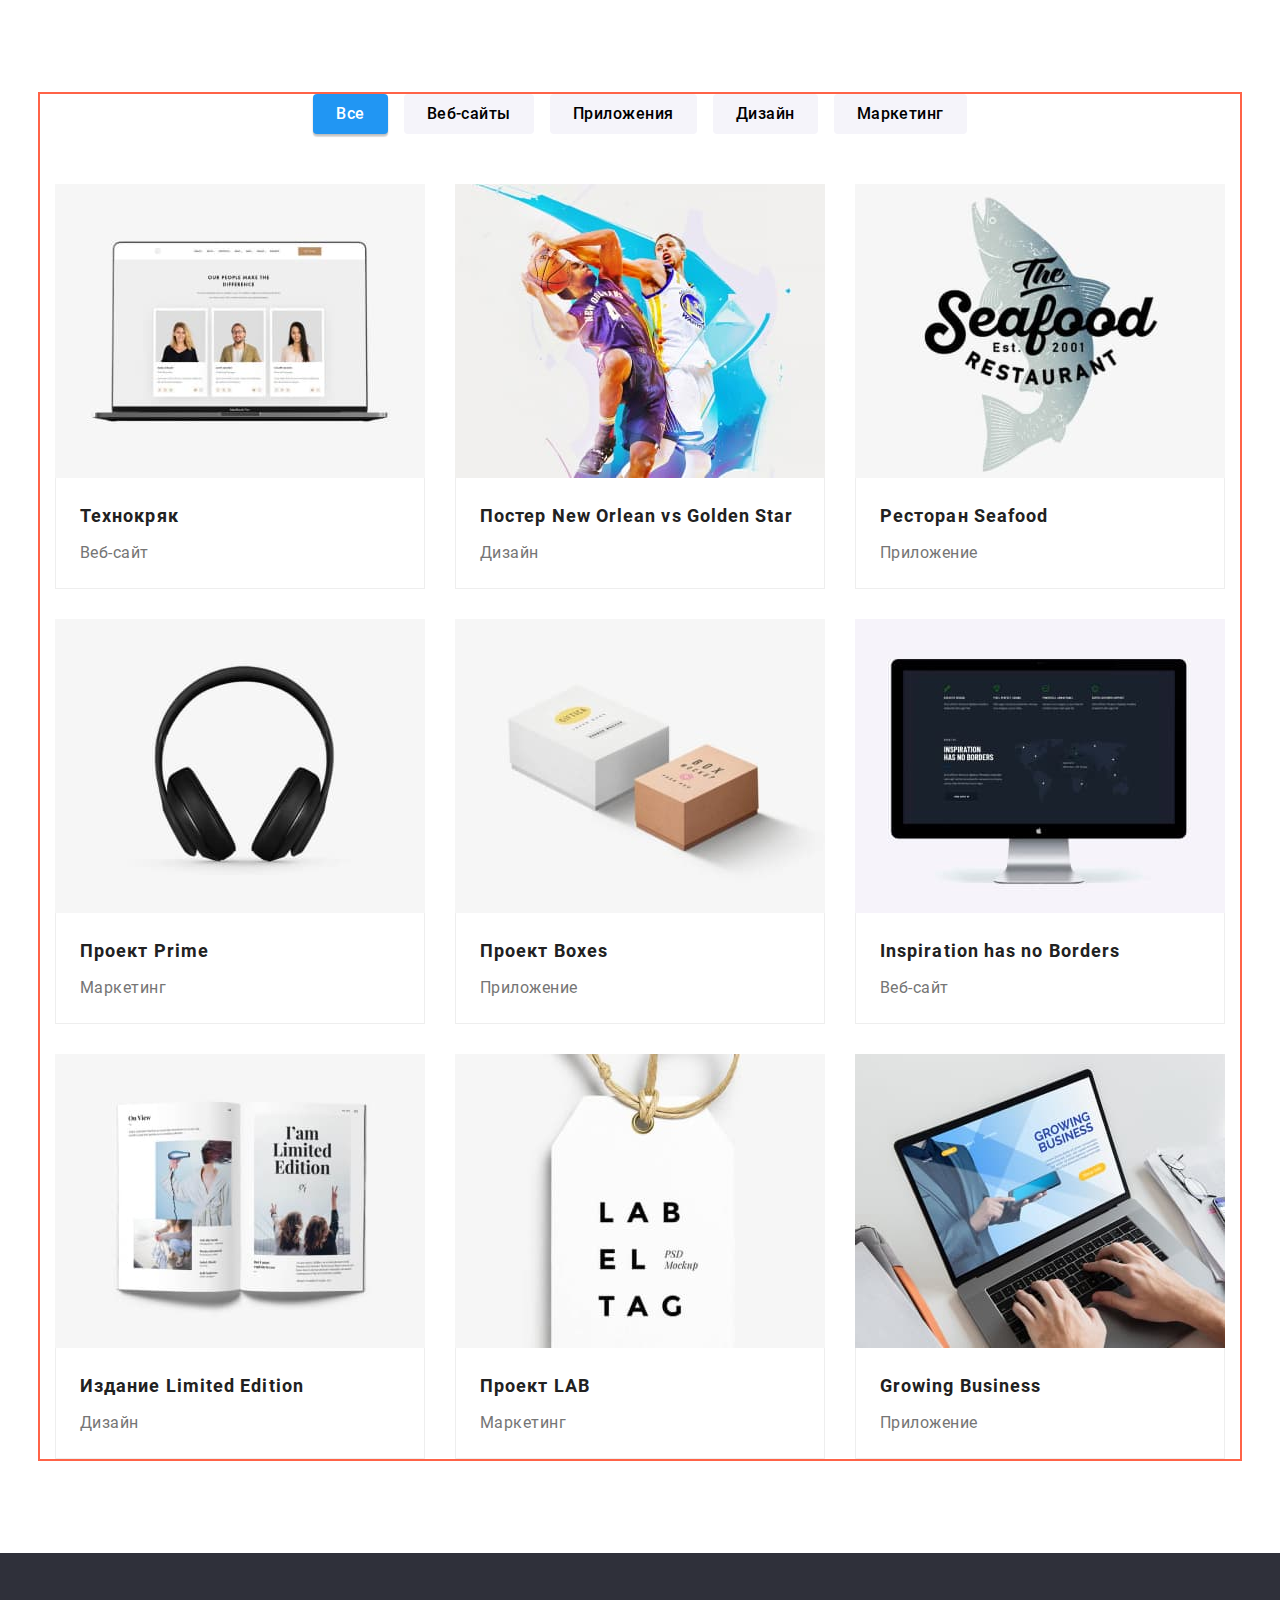
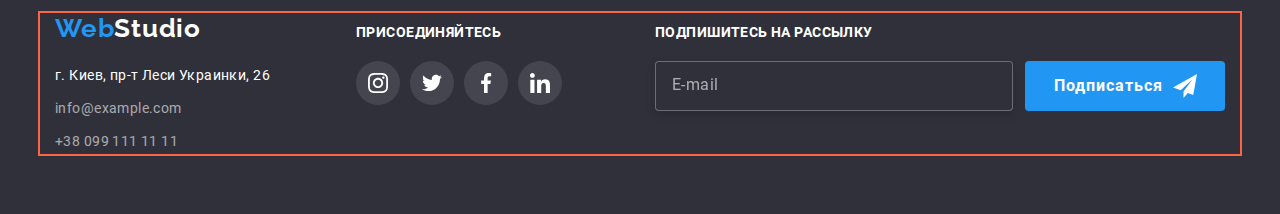
==== commit 673ba503: "Добавляет стили для моб.тел и планшета для Студио и Портфолио" ====
--- a/portfolio.html
+++ b/portfolio.html
@@ -20,7 +20,7 @@
   </head>
   <body>
     <!--Header-->
-    <header>
+    <header class="temporary-hidden">
       <div class="container container--flex">
         <ul class="header">
           <li>
@@ -108,8 +108,6 @@
                     class="portfolio-card__image"
                     src="./images/img-portfolio-technokrjack.jpg"
                     alt="Технокряк"
-                    width="370"
-                    height="294"
                   />
                   <div class="portfolio-card__overlay">
                     <p class="portfolio-card__overlay-text">
@@ -132,8 +130,6 @@
                     class="portfolio-card__image"
                     src="./images/img-portfolio-new-orlean.jpg"
                     alt="Постер New Orlean vs Golden Star"
-                    width="370"
-                    height="294"
                   />
                   <div class="portfolio-card__overlay">
                     <p class="portfolio-card__overlay-text">
@@ -156,8 +152,6 @@
                     class="portfolio-card__image"
                     src="./images/img-portfolio-seafood.jpg"
                     alt="Ресторан Seafood"
-                    width="370"
-                    height="294"
                   />
                   <div class="portfolio-card__overlay">
                     <p class="portfolio-card__overlay-text">
@@ -180,8 +174,6 @@
                     class="portfolio-card__image"
                     src="./images/img-portfolio-prime.jpg"
                     alt="Проект Prime"
-                    width="370"
-                    height="294"
                   />
                   <div class="portfolio-card__overlay">
                     <p class="portfolio-card__overlay-text">
@@ -204,8 +196,6 @@
                     class="portfolio-card__image"
                     src="./images/img-portfolio-boxes.jpg"
                     alt="Проект Boxes"
-                    width="370"
-                    height="294"
                   />
                   <div class="portfolio-card__overlay">
                     <p class="portfolio-card__overlay-text">
@@ -228,8 +218,6 @@
                     class="portfolio-card__image"
                     src="./images/img-portfolio-inspiration.jpg"
                     alt="Inspiration has no Borders"
-                    width="370"
-                    height="294"
                   />
                   <div class="portfolio-card__overlay">
                     <p class="portfolio-card__overlay-text">
@@ -252,8 +240,6 @@
                     class="portfolio-card__image"
                     src="./images/img-portfolio-limited-edition.jpg"
                     alt="Издание Limited Edition"
-                    width="370"
-                    height="294"
                   />
                   <div class="portfolio-card__overlay">
                     <p class="portfolio-card__overlay-text">
@@ -276,8 +262,6 @@
                     class="portfolio-card__image"
                     src="./images/img-portfolio-lab.jpg"
                     alt="Проект LAB"
-                    width="370"
-                    height="294"
                   />
                   <div class="portfolio-card__overlay">
                     <p class="portfolio-card__overlay-text">
@@ -300,8 +284,6 @@
                     class="portfolio-card__image"
                     src="./images/img-portfolio-growing-bis.jpg"
                     alt="Growing Business"
-                    width="370"
-                    height="294"
                   />
                   <div class="portfolio-card__overlay">
                     <p class="portfolio-card__overlay-text">
@@ -326,107 +308,99 @@
     <footer class="footer">
       <div class="container">
         <ul class="footer-set">
-          <li>
-            <div class="logo-address-wrapper">
-              <a class="logo logo-address-wrapper__logo" href="./index.html"
-                ><span class="logo__color">Web</span>Studio</a
-              >
-              <address>
-                <ul class="footer-contacts-set">
-                  <li class="footer-contacts-set__item">
-                    <p class="footer-contacts-set__address">г. Киев, пр-т Леси Украинки, 26</p>
-                  </li>
-                  <li class="footer-contacts-set__item">
-                    <a class="footer-contacts-set__link" href="mailto:info@example.com"
-                      >info@example.com</a
-                    >
-                  </li>
-                  <li class="footer-contacts-set__item">
-                    <a class="footer-contacts-set__link" href="tel:+380991111111"
-                      >+38 099 111 11 11</a
-                    >
-                  </li>
-                </ul>
-              </address>
-            </div>
-          </li>
-          <li>
-            <!-- Иконки соцсетей Присоединяйтесь -->
-            <div class="join">
-              <h3 class="section-subtitle join__section-subtitle">Присоединяйтесь</h3>
-              <ul class="social-net">
-                <li class="social-net__item">
-                  <a
-                    class="social-net__icon social-net__icon--different-colors"
-                    href="http://instagram.com"
+          <!-- Лого и адрес -->
+          <li class="footer-set__logo-address">
+            <a class="logo" href="./index.html"><span class="logo__color">Web</span>Studio</a>
+            <address>
+              <ul class="footer-contacts-set">
+                <li class="footer-contacts-set__item">
+                  <p class="footer-contacts-set__address">г. Киев, пр-т Леси Украинки, 26</p>
+                </li>
+                <li class="footer-contacts-set__item">
+                  <a class="footer-contacts-set__link" href="mailto:info@example.com"
+                    >info@example.com</a
                   >
-                    <svg class="social-net__icon-color" width="20" height="20">
-                      <use href="./images/icons.svg#instagram"></use>
-                    </svg>
-                  </a>
-                </li>
-                <li class="social-net__item">
-                  <a
-                    class="social-net__icon social-net__icon--different-colors"
-                    href="http://twitter.com"
+                </li>
+                <li class="footer-contacts-set__item">
+                  <a class="footer-contacts-set__link" href="tel:+380991111111"
+                    >+38 099 111 11 11</a
                   >
-                    <svg class="social-net__icon-color" width="20" height="20">
-                      <use href="./images/icons.svg#twitter"></use>
-                    </svg>
-                  </a>
-                </li>
-                <li class="social-net__item">
-                  <a
-                    class="social-net__icon social-net__icon--different-colors"
-                    href="http://facebook.com"
-                  >
-                    <svg class="social-net__icon-color" width="20" height="20">
-                      <use href="./images/icons.svg#facebook"></use>
-                    </svg>
-                  </a>
-                </li>
-                <li class="social-net__item">
-                  <a
-                    class="social-net__icon social-net__icon--different-colors"
-                    href="http://linkedin.com"
-                  >
-                    <svg class="social-net__icon-color" width="20" height="20">
-                      <use href="./images/icons.svg#linkedin"></use>
-                    </svg>
-                  </a>
                 </li>
               </ul>
-            </div>
-          </li>
+            </address>
+          </li>
+          <!-- Иконки соцсетей Присоединяйтесь -->
+          <li class="footer-set__social-link">
+            <h3 class="section-subtitle join__section-subtitle">Присоединяйтесь</h3>
+            <ul class="social-net">
+              <li class="social-net__item">
+                <a
+                  class="social-net__icon social-net__icon--different-colors"
+                  href="http://instagram.com"
+                >
+                  <svg class="social-net__icon-color" width="20" height="20">
+                    <use href="./images/icons.svg#instagram"></use>
+                  </svg>
+                </a>
+              </li>
+              <li class="social-net__item">
+                <a
+                  class="social-net__icon social-net__icon--different-colors"
+                  href="http://twitter.com"
+                >
+                  <svg class="social-net__icon-color" width="20" height="20">
+                    <use href="./images/icons.svg#twitter"></use>
+                  </svg>
+                </a>
+              </li>
+              <li class="social-net__item">
+                <a
+                  class="social-net__icon social-net__icon--different-colors"
+                  href="http://facebook.com"
+                >
+                  <svg class="social-net__icon-color" width="20" height="20">
+                    <use href="./images/icons.svg#facebook"></use>
+                  </svg>
+                </a>
+              </li>
+              <li class="social-net__item">
+                <a
+                  class="social-net__icon social-net__icon--different-colors"
+                  href="http://linkedin.com"
+                >
+                  <svg class="social-net__icon-color" width="20" height="20">
+                    <use href="./images/icons.svg#linkedin"></use>
+                  </svg>
+                </a>
+              </li>
+            </ul>
+          </li>
+          <!-- Блок окна подписки на рассылку -->
+          <li class="footer-set__submit">
+            <h3 class="section-subtitle footer-submit__section-subtitle">
+              Подпишитесь на рассылку
+            </h3>
 
-          <li>
-            <!-- Блок окна подписки на рассылку -->
-            <div class="footer-submit">
-              <h3 class="section-subtitle footer-submit__section-subtitle">
-                Подпишитесь на рассылку
-              </h3>
-
-              <form>
-                <ul class="submit-set">
-                  <li class="submit-set__email-form">
-                    <label for="user-email"></label>
-                    <input
-                      class="submit-set__email-input"
-                      type="email"
-                      name="email"
-                      id="user-email"
-                      placeholder="E-mail"
-                    />
-                  </li>
-                  <li class="submit-set__button-container">
-                    <button class="submit-set__button" type="submit">Подписаться</button>
-                    <svg class="submit-set__button-icon" width="24" height="24">
-                      <use href="./images/icons.svg#icon-icon-send-footer"></use>
-                    </svg>
-                  </li>
-                </ul>
-              </form>
-            </div>
+            <form>
+              <ul class="submit-set">
+                <li class="submit-set__email-form">
+                  <label for="user-email"></label>
+                  <input
+                    class="submit-set__email-input"
+                    type="email"
+                    name="email"
+                    id="user-email"
+                    placeholder="E-mail"
+                  />
+                </li>
+                <li class="submit-set__button-container">
+                  <button class="submit-set__button" type="submit">Подписаться</button>
+                  <svg class="submit-set__button-icon" width="24" height="24">
+                    <use href="./images/icons.svg#icon-icon-send-footer"></use>
+                  </svg>
+                </li>
+              </ul>
+            </form>
           </li>
         </ul>
       </div>
--- a/css/main.min.css
+++ b/css/main.min.css
@@ -1 +1 @@
-@font-face{font-family:"Roboto";font-style:normal;font-weight:400;src:url("../fonts/roboto-v30-latin_cyrillic-regular.eot");src:local(""),url("../fonts/roboto-v30-latin_cyrillic-regular.eot?#iefix") format("embedded-opentype"),url("../fonts/roboto-v30-latin_cyrillic-regular.woff2") format("woff2"),url("../fonts/roboto-v30-latin_cyrillic-regular.woff") format("woff"),url("../fonts/roboto-v30-latin_cyrillic-regular.ttf") format("truetype"),url("../fonts/roboto-v30-latin_cyrillic-regular.svg#Roboto") format("svg")}@font-face{font-family:"Roboto";font-style:normal;font-weight:500;src:url("../fonts/roboto-v30-latin_cyrillic-500.eot");src:local(""),url("../fonts/roboto-v30-latin_cyrillic-500.eot?#iefix") format("embedded-opentype"),url("../fonts/roboto-v30-latin_cyrillic-500.woff2") format("woff2"),url("../fonts/roboto-v30-latin_cyrillic-500.woff") format("woff"),url("../fonts/roboto-v30-latin_cyrillic-500.ttf") format("truetype"),url("../fonts/roboto-v30-latin_cyrillic-500.svg#Roboto") format("svg")}@font-face{font-family:"Roboto";font-style:normal;font-weight:700;src:url("../fonts/roboto-v30-latin_cyrillic-700.eot");src:local(""),url("../fonts/roboto-v30-latin_cyrillic-700.eot?#iefix") format("embedded-opentype"),url("../fonts/roboto-v30-latin_cyrillic-700.woff2") format("woff2"),url("../fonts/roboto-v30-latin_cyrillic-700.woff") format("woff"),url("../fonts/roboto-v30-latin_cyrillic-700.ttf") format("truetype"),url("../fonts/roboto-v30-latin_cyrillic-700.svg#Roboto") format("svg")}@font-face{font-family:"Roboto";font-style:normal;font-weight:900;src:url("../fonts/roboto-v30-latin_cyrillic-900.eot");src:local(""),url("../fonts/roboto-v30-latin_cyrillic-900.eot?#iefix") format("embedded-opentype"),url("../fonts/roboto-v30-latin_cyrillic-900.woff2") format("woff2"),url("../fonts/roboto-v30-latin_cyrillic-900.woff") format("woff"),url("../fonts/roboto-v30-latin_cyrillic-900.ttf") format("truetype"),url("../fonts/roboto-v30-latin_cyrillic-900.svg#Roboto") format("svg")}@font-face{font-family:"Raleway";font-style:normal;font-weight:400;src:url("../fonts/raleway-v27-latin-regular.eot");src:local(""),url("../fonts/raleway-v27-latin-regular.eot?#iefix") format("embedded-opentype"),url("../fonts/raleway-v27-latin-regular.woff2") format("woff2"),url("../fonts/raleway-v27-latin-regular.woff") format("woff"),url("../fonts/raleway-v27-latin-regular.ttf") format("truetype"),url("../fonts/raleway-v27-latin-regular.svg#Raleway") format("svg")}@font-face{font-family:"Raleway";font-style:normal;font-weight:700;src:url("../fonts/raleway-v27-latin-700.eot");src:local(""),url("../fonts/raleway-v27-latin-700.eot?#iefix") format("embedded-opentype"),url("../fonts/raleway-v27-latin-700.woff2") format("woff2"),url("../fonts/raleway-v27-latin-700.woff") format("woff"),url("../fonts/raleway-v27-latin-700.ttf") format("truetype"),url("../fonts/raleway-v27-latin-700.svg#Raleway") format("svg")}:root{--primary-color: #212121;--secondary-color: #757575;--accent-color: #2196F3;--accent-button-color: #fff;--hero-title-color: #fff;--business-txt-col: #fff;--modal-btn-close: #000000;--portf-overlay-txt: #fff;--footer-font-color: #fff;--link-footer-color: rgba(255, 255, 255, 0.6);--primary-bgr-color: #fff;--accent-bgr-color: #2196F3;--hero-butt-active: #188CE8;--border-custom-active: #188CE8;--bgr-custom-active: #188CE8;--hero-bgr-color: #C4C4C4;--modal-bgr-color: #fff;--modal-btn-bgr: #fff;--advant-iconbgr-col: #F5F4FA;--icon-bgr-color: #fff;--icon-color: #AFB1B8;--business-txt-bgr: rgba(47, 48, 58, 0.8);--clients-icon-bgr-col: #fff;--clients-icon-color: #AFB1B8;--clients-border-col: #AFB1B8;--portf-overlay-bgr: rgba(33, 150, 243, 0.9);--footer-bgr-color: #2F303A;--footer-icon-color: #fff;--team-bgr-color: #F5F4FA;--filter-butt-bgr-col: #F5F4FA;--border-bottom-header: #ECECEC;--border-bottom-card: #EEEEEE;--primary-font: "Roboto";--secondary-font: "Raleway"}.flex{display:-webkit-box;display:-ms-flexbox;display:flex}.temporary-hidden{display:none}.visually-hidden{position:absolute;width:1px;height:1px;margin:-1px;border:0;padding:0;white-space:nowrap;-webkit-clip-path:inset(100%);clip-path:inset(100%);clip:rect(0 0 0 0);overflow:hidden}html{-webkit-box-sizing:border-box;box-sizing:border-box}*,*::before,*::after{-webkit-box-sizing:inherit;box-sizing:inherit}body{margin:0;color:var(--primary-color);font-family:var(--primary-font),sans-serif;font-size:14px}.img{display:block;max-width:100%;height:auto}.list{list-style:none;padding:0;margin:0}.section{padding-top:60px;padding-bottom:60px;margin:0}@media screen and (min-width: 1200px){.section{padding-top:94px;padding-bottom:94px}}.section--no-padding-top{padding-top:0}.section--background-grey{background-color:var(--team-bgr-color)}.container{padding-left:15px;padding-right:15px;margin:0 auto;outline:2px solid tomato}@media screen and (min-width: 480px){.container{max-width:480px}}@media screen and (min-width: 768px){.container{max-width:768px}}@media screen and (min-width: 1200px){.container{max-width:1200px}}.container--flex{display:-webkit-box;display:-ms-flexbox;display:flex;border-bottom:1px solid var(--border-bottom-header)}.logo{color:inherit;text-decoration:none;font-family:var(--secondary-font),sans-serif;font-weight:700;font-size:24px;line-height:1.17;letter-spacing:.03em}@media screen and (max-width: 767px){.logo{display:block;padding-top:16px;padding-bottom:16px}}@media screen and (min-width: 1200px){.logo{font-size:26px;line-height:1.19}}.logo__color{color:var(--accent-color)}.section-title{margin-top:0;margin-bottom:30px;font-weight:700;font-size:28px;line-height:1.18;text-align:center;letter-spacing:.03em}@media screen and (min-width: 1200px){.section-title{margin-bottom:50px;font-size:36px;line-height:1.17}}.section-subtitle{margin-top:0;margin-bottom:10px;font-weight:700;font-size:14px;line-height:1.14;letter-spacing:.03em;text-transform:uppercase}@media screen and (max-width: 767px){.section-subtitle{text-align:center}}.join__section-subtitle{margin-bottom:20px}.footer-submit__section-subtitle{margin-bottom:20px}.social-net{display:-webkit-box;display:-ms-flexbox;display:flex;width:206px;height:44px;padding:0;margin-top:0;margin-bottom:24px;margin-right:auto;margin-left:auto;-webkit-box-pack:center;-ms-flex-pack:center;justify-content:center;list-style:none}@media screen and (min-width: 1200px){.social-net{margin-bottom:30px}}.social-net__item:not(:last-child){margin-right:10px}.social-net__icon{display:-webkit-box;display:-ms-flexbox;display:flex;width:44px;height:44px;border-radius:50px;-webkit-box-align:center;-ms-flex-align:center;align-items:center;-webkit-box-pack:center;-ms-flex-pack:center;justify-content:center;background-color:var(--icon-bgr-color);color:var(--icon-color);-webkit-transition-property:color background-color;transition-property:color background-color;-webkit-transition-duration:250ms;transition-duration:250ms;-webkit-transition-timing-function:cubic-bezier(0.4, 0, 0.2, 1);transition-timing-function:cubic-bezier(0.4, 0, 0.2, 1)}.social-net__icon-color{fill:currentColor}.social-net__icon:hover,.social-net__icon:focus{background-color:var(--accent-color);color:var(--accent-button-color)}.header{display:-webkit-box;display:-ms-flexbox;display:flex;-webkit-box-align:center;-ms-flex-align:center;align-items:center;list-style:none;padding:0;margin:0}.navigation-set{display:-webkit-box;display:-ms-flexbox;display:flex;list-style:none;padding:0;margin-left:93px}@media screen and (max-width: 767px){.navigation-set{display:none}}.navigation-set__item:not(:last-child){margin-right:50px}.navigation-set__link{padding-top:32px;padding-bottom:31px;color:inherit;text-decoration:none;font-weight:500;line-height:1.14;letter-spacing:.02em;-webkit-transition-property:color;transition-property:color;-webkit-transition-duration:250ms;transition-duration:250ms;-webkit-transition-timing-function:cubic-bezier(0.4, 0, 0.2, 1);transition-timing-function:cubic-bezier(0.4, 0, 0.2, 1)}.navigation-set__link:hover,.navigation-set__link:focus{color:var(--accent-color)}.is-active{position:relative;color:var(--accent-color)}.is-active::after{position:absolute;content:"";bottom:-1px;left:0;width:100%;height:4px;border-radius:2px;background-color:var(--accent-color)}.header-contacts-set{display:-webkit-box;display:-ms-flexbox;display:flex;-webkit-box-align:center;-ms-flex-align:center;align-items:center;margin-left:305px;padding:0;list-style:none}@media screen and (max-width: 767px){.header-contacts-set{display:none}}.header-contacts-set__item+.header-contacts-set__item{margin-left:30px}.header-contacts-set__mail-phone{display:-webkit-box;display:-ms-flexbox;display:flex;padding-top:32px;padding-bottom:31px;color:var(--secondary-color);text-decoration:none;font-weight:500;line-height:1.14;letter-spacing:.02em;-webkit-transition-property:color;transition-property:color;-webkit-transition-duration:250ms;transition-duration:250ms;-webkit-transition-timing-function:cubic-bezier(0.4, 0, 0.2, 1);transition-timing-function:cubic-bezier(0.4, 0, 0.2, 1)}.header-contacts-set__icon{fill:currentColor;margin-right:10px}.header-contacts-set__icon--add-top-marg{margin-top:2px}.header-contacts-set__mail-phone:hover,.header-contacts-set__mail-phone:focus{color:var(--accent-color)}.hero{margin-left:auto;margin-right:auto;text-align:center}.overlay{max-width:1600px;height:600px;margin-left:auto;margin-right:auto;background:-webkit-gradient(linear, left top, right top, from(rgba(47, 48, 58, 0.4)), to(rgba(47, 48, 58, 0.4))),url("../images/bgr-image-optim.jpg");background:linear-gradient(to right, rgba(47, 48, 58, 0.4), rgba(47, 48, 58, 0.4)),url("../images/bgr-image-optim.jpg");background-repeat:no-repeat;background-position:center;background-size:cover;background-color:var(--hero-bgr-color)}@media screen and (min-width: 480px)and (max-width: 1199px){.overlay{max-width:1199px;height:400px}}.hero-title{margin-top:0;margin-bottom:30px;padding-top:118px;color:var(--hero-title-color);font-weight:900;font-size:26px;line-height:1.62;letter-spacing:.06em;text-transform:uppercase}@media screen and (min-width: 1200px){.hero-title{padding-top:200px;font-size:44px;line-height:1.36}}.hero-button{display:inline-block;border-radius:4px;border:1px solid rgba(0,0,0,0);padding:10px 32px;min-width:200px;color:var(--accent-button-color);background-color:var(--accent-bgr-color);font-family:inherit;font-weight:700;font-size:16px;line-height:1.875;letter-spacing:.06em;-webkit-transition-property:background-color;transition-property:background-color;-webkit-transition-duration:250ms;transition-duration:250ms;-webkit-transition-timing-function:cubic-bezier(0.4, 0, 0.2, 1);transition-timing-function:cubic-bezier(0.4, 0, 0.2, 1)}.hero-button:hover,.hero-button:focus{background-color:var(--hero-butt-active);cursor:pointer}.backdrop{position:fixed;top:0;left:0;width:100%;height:100%;z-index:3;opacity:1;-webkit-transition-property:opacity;transition-property:opacity;-webkit-transition-duration:250ms;transition-duration:250ms;-webkit-transition-timing-function:cubic-bezier(0.4, 0, 0.2, 1);transition-timing-function:cubic-bezier(0.4, 0, 0.2, 1);background-color:rgba(0,0,0,.2)}.backdrop.is-hidden{opacity:0;pointer-events:none}.backdrop.is-hidden .modal{-webkit-transform:translate(-50%, -50%) scale(0.8);transform:translate(-50%, -50%) scale(0.8)}.modal{position:absolute;top:50%;left:50%;-webkit-transform:translate(-50%, -50%);transform:translate(-50%, -50%);width:450px;height:609px;-webkit-transform:translate(-50%, -50%) scale(1);transform:translate(-50%, -50%) scale(1);-webkit-transition-property:-webkit-transform;transition-property:-webkit-transform;transition-property:transform;transition-property:transform, -webkit-transform;-webkit-transition-duration:250ms;transition-duration:250ms;-webkit-transition-timing-function:cubic-bezier(0.4, 0, 0.2, 1);transition-timing-function:cubic-bezier(0.4, 0, 0.2, 1);border-radius:4px;-webkit-box-shadow:0px 1px 3px rgba(0,0,0,.12),0px 1px 1px rgba(0,0,0,.14),0px 2px 1px rgba(0,0,0,.2);box-shadow:0px 1px 3px rgba(0,0,0,.12),0px 1px 1px rgba(0,0,0,.14),0px 2px 1px rgba(0,0,0,.2);background-color:var(--modal-bgr-color)}@media screen and (min-width: 1200px){.modal{width:528px;height:581px}}.modal-slogan{padding:40px 40px 12px 40px;margin:0;font-weight:700;font-size:20px;line-height:1.5;text-align:center;letter-spacing:.03em;color:var(--primary-color)}@media screen and (min-width: 1200px){.modal-slogan{line-height:1.15}}.close-modal-btn{position:absolute;top:8px;right:8px;width:30px;height:30px;border:1px solid rgba(0,0,0,.1);border-radius:50%;display:-webkit-box;display:-ms-flexbox;display:flex;padding:0;-webkit-box-align:center;-ms-flex-align:center;align-items:center;-webkit-box-pack:center;-ms-flex-pack:center;justify-content:center;background-color:var(--modal-btn-bgr)}.close-modal-btn__icon{fill:var(--modal-btn-close);-webkit-transition-property:fill;transition-property:fill;-webkit-transition-duration:250ms;transition-duration:250ms;-webkit-transition-timing-function:cubic-bezier(0.4, 0, 0.2, 1);transition-timing-function:cubic-bezier(0.4, 0, 0.2, 1)}.close-modal-btn:hover .close-modal-btn__icon{fill:var(--accent-color)}.modal-form{width:528px}.form-set{position:absolute;width:448px;top:75px;left:40px}.field-block-wrap{margin-bottom:10px}.field-block-wrap__label{display:block;width:100%;margin-bottom:4px;text-align:left;font-size:12px;line-height:1.17;letter-spacing:.01em;color:var(--secondary-color)}.field-block-wrap__field{position:relative;display:-webkit-box;display:-ms-flexbox;display:flex;-webkit-box-orient:vertical;-webkit-box-direction:normal;-ms-flex-direction:column;flex-direction:column}.field-block-wrap__input{height:40px;padding:0 0 0 42px;border:1px solid rgba(33,33,33,.2);border-radius:4px;outline:rgba(0,0,0,0);-webkit-transition-property:border;transition-property:border;-webkit-transition-duration:250ms;transition-duration:250ms;-webkit-transition-timing-function:cubic-bezier(0.4, 0, 0.2, 1);transition-timing-function:cubic-bezier(0.4, 0, 0.2, 1)}.field-block-wrap__input:focus,.field-block-wrap__input:hover{border:1px solid var(--accent-color)}.field-block-wrap__icon{position:absolute;top:11px;left:12px;-webkit-transition-property:fill;transition-property:fill;-webkit-transition-duration:250ms;transition-duration:250ms;-webkit-transition-timing-function:cubic-bezier(0.4, 0, 0.2, 1);transition-timing-function:cubic-bezier(0.4, 0, 0.2, 1)}.field-block-wrap__input:focus+.field-block-wrap__icon{fill:var(--accent-color)}.field-block-wrap__input:hover+.field-block-wrap__icon{fill:var(--accent-color)}.field-block-wrap__textarea-field{height:120px}.field-block-wrap__textarea{width:100%;height:100%;padding:12px 16px;border:1px solid rgba(33,33,33,.2);border-radius:4px;resize:none;outline:none;font-size:14px;line-height:1.14;letter-spacing:.01em;color:rgba(117,117,117,.5);-webkit-transition-property:border;transition-property:border;-webkit-transition-duration:250ms;transition-duration:250ms;-webkit-transition-timing-function:cubic-bezier(0.4, 0, 0.2, 1);transition-timing-function:cubic-bezier(0.4, 0, 0.2, 1)}.field-block-wrap__textarea:focus,.field-block-wrap__textarea:hover{border:1px solid var(--accent-color)}.agreement-wrap{margin-top:20px}.custom-checkbox{display:-webkit-box;display:-ms-flexbox;display:flex;-webkit-box-align:center;-ms-flex-align:center;align-items:center;-webkit-box-pack:center;-ms-flex-pack:center;justify-content:center}.custom-checkbox__icon{margin-right:8px;border:2px solid var(--primary-color);border-radius:2px}.custom-checkbox__input:checked+.custom-checkbox__icon{border:2px solid var(--border-custom-active);background-color:var(--bgr-custom-active)}.custom-checkbox__label{display:-webkit-box;display:-ms-flexbox;display:flex;-webkit-box-align:center;-ms-flex-align:center;align-items:center;line-height:1.7;letter-spacing:.03em;color:var(--secondary-color)}.custom-checkbox__link{text-decoration:none}.custom-checkbox__link-text{position:relative;color:var(--accent-color)}.custom-checkbox__link-text::after{position:absolute;content:"";bottom:1px;left:0;width:100%;height:1px;background-color:var(--accent-color)}.modal-submit-button{margin-top:30px;padding:10px 55px 10px 56px;font-weight:700;font-size:16px;line-height:1.88;text-align:center;letter-spacing:.06em;color:var(--accent-button-color);background:var(--accent-bgr-color);-webkit-box-shadow:0px 4px 4px rgba(0,0,0,.15);box-shadow:0px 4px 4px rgba(0,0,0,.15);border:rgba(0,0,0,0);border-radius:4px;-webkit-transition-property:background-color;transition-property:background-color;-webkit-transition-duration:250ms;transition-duration:250ms;-webkit-transition-timing-function:cubic-bezier(0.4, 0, 0.2, 1);transition-timing-function:cubic-bezier(0.4, 0, 0.2, 1)}.modal-submit-button:hover,.modal-submit-button:focus{background-color:var(--hero-butt-active);cursor:pointer;outline:rgba(0,0,0,0)}.advant-set{display:-webkit-box;display:-ms-flexbox;display:flex;-webkit-box-orient:vertical;-webkit-box-direction:normal;-ms-flex-direction:column;flex-direction:column;row-gap:30px;list-style:none;padding:0;margin:0}@media screen and (min-width: 768px){.advant-set{-webkit-box-orient:horizontal;-webkit-box-direction:normal;-ms-flex-direction:row;flex-direction:row;-ms-flex-wrap:wrap;flex-wrap:wrap;row-gap:30px;-webkit-column-gap:30px;-moz-column-gap:30px;column-gap:30px}}.advant-set__item{-ms-flex-preferred-size:calc((100% - 90px)/4);flex-basis:calc((100% - 90px)/4)}.advant-set__icon-wrapper{display:-webkit-box;display:-ms-flexbox;display:flex;-webkit-box-align:center;-ms-flex-align:center;align-items:center;-webkit-box-pack:center;-ms-flex-pack:center;justify-content:center;height:120px;margin-bottom:30px;border-radius:4px;background:var(--advant-iconbgr-col)}@media screen and (min-width: 480px){.advant-set__icon-wrapper{max-width:450px;height:120px;border-radius:4px}}@media screen and (min-width: 768px){.advant-set__icon-wrapper{width:354px}}@media screen and (min-width: 1200px){.advant-set__icon-wrapper{width:270px}}.advant-set__paragraph{margin-top:0;margin-bottom:0;color:var(--secondary-color);line-height:1.71;letter-spacing:.03em}.business-set{display:-webkit-box;display:-ms-flexbox;display:flex;list-style:none;padding:0;margin:0}.business-set__item:not(:last-child){margin-right:30px}.business-set__image-wrapper{position:relative}.business-set__image{display:block}.business-set__text{position:absolute;bottom:0;width:100%;padding:27px 0;margin:0;font-weight:700;line-height:1.14;text-align:center;letter-spacing:.03em;text-transform:uppercase;color:var(--business-txt-col);background-color:var(--business-txt-bgr)}.team-set{display:-webkit-box;display:-ms-flexbox;display:flex;-webkit-box-orient:vertical;-webkit-box-direction:normal;-ms-flex-direction:column;flex-direction:column;row-gap:30px;list-style:none;padding:0;margin:0}@media screen and (min-width: 768px){.team-set{-webkit-box-orient:horizontal;-webkit-box-direction:normal;-ms-flex-direction:row;flex-direction:row;-ms-flex-wrap:wrap;flex-wrap:wrap;-webkit-column-gap:30px;-moz-column-gap:30px;column-gap:30px;row-gap:30px}}@media screen and (min-width: 1200px){.team-set{-webkit-box-orient:horizontal;-webkit-box-direction:normal;-ms-flex-direction:row;flex-direction:row;-webkit-column-gap:30px;-moz-column-gap:30px;column-gap:30px}}.team-set__item{background:var(--primary-bgr-color);-webkit-box-shadow:0px 1px 3px rgba(0,0,0,.12),0px 1px 1px rgba(0,0,0,.14),0px 2px 1px rgba(0,0,0,.2);box-shadow:0px 1px 3px rgba(0,0,0,.12),0px 1px 1px rgba(0,0,0,.14),0px 2px 1px rgba(0,0,0,.2);border-radius:0px 0px 4px 4px}.team-set__image{display:block;width:100%}@media screen and (min-width: 768px){.team-set__image{width:354px}}@media screen and (min-width: 1200px){.team-set__image{width:270px}}.team-set__member-wrapper{padding:30px 0 16px 0}.team-set__name{margin-top:0;margin-bottom:10px;text-align:center;font-weight:500;font-size:16px;line-height:1.19;letter-spacing:.03em}.team-set__text{margin:0;text-align:center;font-size:16px;line-height:1.19;letter-spacing:.03em;color:var(--secondary-color)}.clients-set{display:-webkit-box;display:-ms-flexbox;display:flex;-ms-flex-wrap:wrap;flex-wrap:wrap;gap:30px;padding:0;margin:0 auto;list-style:none}@media screen and (min-width: 1200px){.clients-set{display:-webkit-box;display:-ms-flexbox;display:flex}}.clients-set__link{display:-webkit-box;display:-ms-flexbox;display:flex;width:210px;height:92px;-webkit-box-align:center;-ms-flex-align:center;align-items:center;-webkit-box-pack:center;-ms-flex-pack:center;justify-content:center;border:1px solid var(--clients-border-col);border-radius:4px;background-color:var(--clients-icon-bgr-col);color:var(--clients-icon-color);-webkit-transition-property:color border;transition-property:color border;-webkit-transition-duration:250ms;transition-duration:250ms;-webkit-transition-timing-function:cubic-bezier(0.4, 0, 0.2, 1);transition-timing-function:cubic-bezier(0.4, 0, 0.2, 1)}@media screen and (min-width: 768px){.clients-set__link{width:226px}}@media screen and (min-width: 1200px){.clients-set__link{width:170px}}.clients-set__link:hover{border:1px solid var(--accent-color);color:var(--accent-color)}.clients-set__icon{fill:currentColor}.footer{padding:60px 0;color:var(--footer-font-color);background-color:var(--footer-bgr-color)}.footer-set{display:-webkit-box;display:-ms-flexbox;display:flex;-webkit-box-orient:vertical;-webkit-box-direction:normal;-ms-flex-direction:column;flex-direction:column;row-gap:60px;-webkit-box-align:center;-ms-flex-align:center;align-items:center;padding:0;margin:0;list-style:none;text-align:center}@media screen and (min-width: 768px){.footer-set{-webkit-box-orient:horizontal;-webkit-box-direction:normal;-ms-flex-direction:row;flex-direction:row;-ms-flex-wrap:wrap;flex-wrap:wrap;-webkit-box-align:start;-ms-flex-align:start;align-items:flex-start}}@media screen and (min-width: 1200px){.footer-set{-ms-flex-wrap:nowrap;flex-wrap:nowrap;text-align:left}}.footer-set__logo-address{width:100%;outline:2px solid red}@media screen and (min-width: 768px){.footer-set__logo-address{margin-left:61px}}@media screen and (min-width: 1200px){.footer-set__logo-address{margin-left:0}}.footer-set__social-link{width:100%;outline:2px solid red}@media screen and (min-width: 768px){.footer-set__social-link{margin-left:165px;margin-top:5px}}@media screen and (min-width: 1200px){.footer-set__social-link{margin-left:70px;margin-top:12px}}.footer-set__submit{-webkit-box-orient:vertical;-webkit-box-direction:normal;-ms-flex-direction:column;flex-direction:column;width:100%;outline:2px solid red}@media screen and (min-width: 768px){.footer-set__submit{margin-left:151px}}@media screen and (min-width: 1200px){.footer-set__submit{width:570px;margin-left:93px;margin-top:12px}}.footer-contacts-set{font-style:normal;list-style:none;padding:0;margin-top:20px}.footer-contacts-set__item:not(:first-child){margin-top:9px}.footer-contacts-set__address{margin:0;line-height:1.71;letter-spacing:.03em}.footer-contacts-set__link{color:var(--link-footer-color);text-decoration:none;line-height:1.71;letter-spacing:.03em;-webkit-transition-property:color;transition-property:color;-webkit-transition-duration:250ms;transition-duration:250ms;-webkit-transition-timing-function:cubic-bezier(0.4, 0, 0.2, 1);transition-timing-function:cubic-bezier(0.4, 0, 0.2, 1)}.footer-contacts-set__link:hover,.footer-contacts-set__link:focus{color:var(--accent-color)}.social-net__icon--different-colors{background-color:rgba(255,255,255,.1);color:var(--footer-icon-color)}.submit-set{display:block;list-style:none;padding:0;margin:0}@media screen and (min-width: 1200px){.submit-set{display:-webkit-box;display:-ms-flexbox;display:flex}}.submit-set__email-form{height:50px;margin:20px auto;border:1px solid rgba(255,255,255,.3);-webkit-filter:drop-shadow(0px 4px 4px rgba(0, 0, 0, 0.15));filter:drop-shadow(0px 4px 4px rgba(0, 0, 0, 0.15));border-radius:4px;background-color:var(--footer-bgr-color)}@media screen and (min-width: 1200px){.submit-set__email-form{width:358px;margin:0}}.submit-set__email-input{width:100%;padding:15px 0px 15px 16px;background-color:var(--footer-bgr-color);border:rgba(0,0,0,0);outline:rgba(0,0,0,0);border-radius:4px;color:rgba(255,255,255,.6)}.submit-set__email-input::-webkit-input-placeholder{font-size:16px;line-height:1.25;letter-spacing:.03em;color:rgba(255,255,255,.6)}.submit-set__email-input::-moz-placeholder{font-size:16px;line-height:1.25;letter-spacing:.03em;color:rgba(255,255,255,.6)}.submit-set__email-input:-ms-input-placeholder{font-size:16px;line-height:1.25;letter-spacing:.03em;color:rgba(255,255,255,.6)}.submit-set__email-input::-ms-input-placeholder{font-size:16px;line-height:1.25;letter-spacing:.03em;color:rgba(255,255,255,.6)}.submit-set__email-input::placeholder{font-size:16px;line-height:1.25;letter-spacing:.03em;color:rgba(255,255,255,.6)}.submit-set__button-container{position:relative;width:200px;height:50px;margin-left:auto;margin-right:auto}@media screen and (min-width: 1200px){.submit-set__button-container{margin-left:12px}}.submit-set__button{padding:10px 62px 10px 29px;font-weight:700;font-size:16px;line-height:1.875;letter-spacing:.06em;color:var(--footer-font-color);background-color:var(--accent-bgr-color);border-color:var(--accent-color);border-radius:4px;border:none}.submit-set__button-icon{position:absolute;top:13px;right:28px}.portfolio-menu{display:-webkit-box;display:-ms-flexbox;display:flex;list-style:none;padding:0;margin:0 0 50px 0;-webkit-box-pack:center;-ms-flex-pack:center;justify-content:center}.portfolio-menu__item:not(:last-child){margin-right:8px}.portfolio-menu__button{display:inline-block;border-radius:4px;border:1px solid rgba(0,0,0,0);padding:6px 22px;background-color:var(--filter-butt-bgr-col);font-family:inherit;font-weight:500;font-size:16px;line-height:1.63;text-align:center;letter-spacing:.03em;-webkit-transition-property:color background-color box-shadow cursor;transition-property:color background-color box-shadow cursor;-webkit-transition-duration:250ms;transition-duration:250ms;-webkit-transition-timing-function:cubic-bezier(0.4, 0, 0.2, 1);transition-timing-function:cubic-bezier(0.4, 0, 0.2, 1)}.portfolio-menu__button--current{color:var(--accent-button-color);background-color:var(--accent-bgr-color);-webkit-box-shadow:0px 3px 1px rgba(0,0,0,.1),0px 1px 2px rgba(0,0,0,.08),0px 2px 2px rgba(0,0,0,.12);box-shadow:0px 3px 1px rgba(0,0,0,.1),0px 1px 2px rgba(0,0,0,.08),0px 2px 2px rgba(0,0,0,.12)}.portfolio-menu__button:hover,.portfolio-menu__button:focus{color:var(--accent-button-color);background-color:var(--accent-bgr-color);-webkit-box-shadow:0px 3px 1px rgba(0,0,0,.1),0px 1px 2px rgba(0,0,0,.08),0px 2px 2px rgba(0,0,0,.12);box-shadow:0px 3px 1px rgba(0,0,0,.1),0px 1px 2px rgba(0,0,0,.08),0px 2px 2px rgba(0,0,0,.12);cursor:pointer}.portfolio-cards-set{display:-webkit-box;display:-ms-flexbox;display:flex;-ms-flex-wrap:wrap;flex-wrap:wrap;gap:30px;list-style:none;padding:0;margin:0}.portfolio-card{-ms-flex-preferred-size:calc((100% - 60px)/3);flex-basis:calc((100% - 60px)/3);-webkit-transition-property:-webkit-box-shadow cursor;transition-property:-webkit-box-shadow cursor;transition-property:box-shadow cursor;transition-property:box-shadow cursor, -webkit-box-shadow cursor;-webkit-transition-duration:250ms;transition-duration:250ms;-webkit-transition-timing-function:cubic-bezier(0.4, 0, 0.2, 1);transition-timing-function:cubic-bezier(0.4, 0, 0.2, 1)}.portfolio-card:hover{-webkit-box-shadow:0px 1px 1px rgba(0,0,0,.12),0px 4px 4px rgba(0,0,0,.06),1px 4px 6px rgba(0,0,0,.16);box-shadow:0px 1px 1px rgba(0,0,0,.12),0px 4px 4px rgba(0,0,0,.06),1px 4px 6px rgba(0,0,0,.16)}.portfolio-card__image-box{position:relative;width:370px;height:294px;overflow:hidden}.portfolio-card__image{display:block}.portfolio-card__overlay{position:absolute;top:0;left:0;width:100%;height:100%;background-color:var(--portf-overlay-bgr);-webkit-transform:translateY(100%);transform:translateY(100%);-webkit-transition-property:-webkit-transform;transition-property:-webkit-transform;transition-property:transform;transition-property:transform, -webkit-transform;-webkit-transition-duration:250ms;transition-duration:250ms;-webkit-transition-timing-function:cubic-bezier(0.4, 0, 0.2, 1);transition-timing-function:cubic-bezier(0.4, 0, 0.2, 1)}.portfolio-card__link{color:inherit;text-decoration:none}.portfolio-card__link:hover .portfolio-card__overlay{-webkit-transform:translateY(0);transform:translateY(0)}.portfolio-card__overlay-text{margin:0;padding:63px 24px;font-size:18px;line-height:1.56;letter-spacing:.03em;color:var(--portf-overlay-txt)}.portfolio-card__title{display:block;padding:20px 24px;border-right:1px solid var(--border-bottom-card);border-bottom:1px solid var(--border-bottom-card);border-left:1px solid var(--border-bottom-card)}.portfolio-card__name{margin-top:0;margin-right:0;margin-bottom:4px;margin-left:0;font-weight:700;font-size:18px;line-height:2;letter-spacing:.06em}.portfolio-card__paragraph{margin:0;color:var(--secondary-color);font-size:16px;line-height:1.88;letter-spacing:.03em}/*# sourceMappingURL=main.min.css.map */+@font-face{font-family:"Roboto";font-style:normal;font-weight:400;src:url("../fonts/roboto-v30-latin_cyrillic-regular.eot");src:local(""),url("../fonts/roboto-v30-latin_cyrillic-regular.eot?#iefix") format("embedded-opentype"),url("../fonts/roboto-v30-latin_cyrillic-regular.woff2") format("woff2"),url("../fonts/roboto-v30-latin_cyrillic-regular.woff") format("woff"),url("../fonts/roboto-v30-latin_cyrillic-regular.ttf") format("truetype"),url("../fonts/roboto-v30-latin_cyrillic-regular.svg#Roboto") format("svg")}@font-face{font-family:"Roboto";font-style:normal;font-weight:500;src:url("../fonts/roboto-v30-latin_cyrillic-500.eot");src:local(""),url("../fonts/roboto-v30-latin_cyrillic-500.eot?#iefix") format("embedded-opentype"),url("../fonts/roboto-v30-latin_cyrillic-500.woff2") format("woff2"),url("../fonts/roboto-v30-latin_cyrillic-500.woff") format("woff"),url("../fonts/roboto-v30-latin_cyrillic-500.ttf") format("truetype"),url("../fonts/roboto-v30-latin_cyrillic-500.svg#Roboto") format("svg")}@font-face{font-family:"Roboto";font-style:normal;font-weight:700;src:url("../fonts/roboto-v30-latin_cyrillic-700.eot");src:local(""),url("../fonts/roboto-v30-latin_cyrillic-700.eot?#iefix") format("embedded-opentype"),url("../fonts/roboto-v30-latin_cyrillic-700.woff2") format("woff2"),url("../fonts/roboto-v30-latin_cyrillic-700.woff") format("woff"),url("../fonts/roboto-v30-latin_cyrillic-700.ttf") format("truetype"),url("../fonts/roboto-v30-latin_cyrillic-700.svg#Roboto") format("svg")}@font-face{font-family:"Roboto";font-style:normal;font-weight:900;src:url("../fonts/roboto-v30-latin_cyrillic-900.eot");src:local(""),url("../fonts/roboto-v30-latin_cyrillic-900.eot?#iefix") format("embedded-opentype"),url("../fonts/roboto-v30-latin_cyrillic-900.woff2") format("woff2"),url("../fonts/roboto-v30-latin_cyrillic-900.woff") format("woff"),url("../fonts/roboto-v30-latin_cyrillic-900.ttf") format("truetype"),url("../fonts/roboto-v30-latin_cyrillic-900.svg#Roboto") format("svg")}@font-face{font-family:"Raleway";font-style:normal;font-weight:400;src:url("../fonts/raleway-v27-latin-regular.eot");src:local(""),url("../fonts/raleway-v27-latin-regular.eot?#iefix") format("embedded-opentype"),url("../fonts/raleway-v27-latin-regular.woff2") format("woff2"),url("../fonts/raleway-v27-latin-regular.woff") format("woff"),url("../fonts/raleway-v27-latin-regular.ttf") format("truetype"),url("../fonts/raleway-v27-latin-regular.svg#Raleway") format("svg")}@font-face{font-family:"Raleway";font-style:normal;font-weight:700;src:url("../fonts/raleway-v27-latin-700.eot");src:local(""),url("../fonts/raleway-v27-latin-700.eot?#iefix") format("embedded-opentype"),url("../fonts/raleway-v27-latin-700.woff2") format("woff2"),url("../fonts/raleway-v27-latin-700.woff") format("woff"),url("../fonts/raleway-v27-latin-700.ttf") format("truetype"),url("../fonts/raleway-v27-latin-700.svg#Raleway") format("svg")}:root{--primary-color: #212121;--secondary-color: #757575;--accent-color: #2196F3;--accent-button-color: #fff;--hero-title-color: #fff;--business-txt-col: #fff;--modal-btn-close: #000000;--portf-overlay-txt: #fff;--footer-font-color: #fff;--link-footer-color: rgba(255, 255, 255, 0.6);--primary-bgr-color: #fff;--accent-bgr-color: #2196F3;--hero-butt-active: #188CE8;--border-custom-active: #188CE8;--bgr-custom-active: #188CE8;--hero-bgr-color: #C4C4C4;--modal-bgr-color: #fff;--modal-btn-bgr: #fff;--advant-iconbgr-col: #F5F4FA;--icon-bgr-color: #fff;--icon-color: #AFB1B8;--business-txt-bgr: rgba(47, 48, 58, 0.8);--clients-icon-bgr-col: #fff;--clients-icon-color: #AFB1B8;--clients-border-col: #AFB1B8;--portf-overlay-bgr: rgba(33, 150, 243, 0.9);--footer-bgr-color: #2F303A;--footer-icon-color: #fff;--team-bgr-color: #F5F4FA;--filter-butt-bgr-col: #F5F4FA;--border-bottom-header: #ECECEC;--border-bottom-card: #EEEEEE;--primary-font: "Roboto";--secondary-font: "Raleway"}.flex{display:-webkit-box;display:-ms-flexbox;display:flex}.temporary-hidden{display:none}.visually-hidden{position:absolute;width:1px;height:1px;margin:-1px;border:0;padding:0;white-space:nowrap;-webkit-clip-path:inset(100%);clip-path:inset(100%);clip:rect(0 0 0 0);overflow:hidden}html{-webkit-box-sizing:border-box;box-sizing:border-box}*,*::before,*::after{-webkit-box-sizing:inherit;box-sizing:inherit}body{margin:0;color:var(--primary-color);font-family:var(--primary-font),sans-serif;font-size:14px}.img{display:block;max-width:100%;height:auto}.list{list-style:none;padding:0;margin:0}.section{padding-top:60px;padding-bottom:60px;margin:0}@media screen and (min-width: 1200px){.section{padding-top:94px;padding-bottom:94px}}.section--no-padding-top{padding-top:0}.section--background-grey{background-color:var(--team-bgr-color)}.container{padding-left:15px;padding-right:15px;margin:0 auto;outline:2px solid tomato}@media screen and (min-width: 480px){.container{max-width:480px}}@media screen and (min-width: 768px){.container{max-width:768px}}@media screen and (min-width: 1200px){.container{max-width:1200px}}.container--flex{display:-webkit-box;display:-ms-flexbox;display:flex;border-bottom:1px solid var(--border-bottom-header)}.logo{color:inherit;text-decoration:none;font-family:var(--secondary-font),sans-serif;font-weight:700;font-size:24px;line-height:1.17;letter-spacing:.03em}@media screen and (max-width: 767px){.logo{display:block;padding-top:16px;padding-bottom:16px}}@media screen and (min-width: 1200px){.logo{font-size:26px;line-height:1.19}}.logo__color{color:var(--accent-color)}.section-title{margin-top:0;margin-bottom:30px;font-weight:700;font-size:28px;line-height:1.18;text-align:center;letter-spacing:.03em}@media screen and (min-width: 1200px){.section-title{margin-bottom:50px;font-size:36px;line-height:1.17}}.section-subtitle{margin-top:0;margin-bottom:10px;font-weight:700;font-size:14px;line-height:1.14;letter-spacing:.03em;text-transform:uppercase}@media screen and (max-width: 767px){.section-subtitle{text-align:center}}.join__section-subtitle{margin-bottom:20px}.footer-submit__section-subtitle{margin-bottom:20px}.social-net{display:-webkit-box;display:-ms-flexbox;display:flex;width:206px;height:44px;padding:0;margin-top:0;margin-bottom:24px;margin-right:auto;margin-left:auto;-webkit-box-pack:center;-ms-flex-pack:center;justify-content:center;list-style:none}@media screen and (min-width: 1200px){.social-net{margin-bottom:30px}}.social-net__item:not(:last-child){margin-right:10px}.social-net__icon{display:-webkit-box;display:-ms-flexbox;display:flex;width:44px;height:44px;border-radius:50px;-webkit-box-align:center;-ms-flex-align:center;align-items:center;-webkit-box-pack:center;-ms-flex-pack:center;justify-content:center;background-color:var(--icon-bgr-color);color:var(--icon-color);-webkit-transition-property:color background-color;transition-property:color background-color;-webkit-transition-duration:250ms;transition-duration:250ms;-webkit-transition-timing-function:cubic-bezier(0.4, 0, 0.2, 1);transition-timing-function:cubic-bezier(0.4, 0, 0.2, 1)}.social-net__icon-color{fill:currentColor}.social-net__icon:hover,.social-net__icon:focus{background-color:var(--accent-color);color:var(--accent-button-color)}.header{display:-webkit-box;display:-ms-flexbox;display:flex;-webkit-box-align:center;-ms-flex-align:center;align-items:center;list-style:none;padding:0;margin:0}.navigation-set{display:-webkit-box;display:-ms-flexbox;display:flex;list-style:none;padding:0;margin-left:93px}@media screen and (max-width: 767px){.navigation-set{display:none}}.navigation-set__item:not(:last-child){margin-right:50px}.navigation-set__link{padding-top:32px;padding-bottom:31px;color:inherit;text-decoration:none;font-weight:500;line-height:1.14;letter-spacing:.02em;-webkit-transition-property:color;transition-property:color;-webkit-transition-duration:250ms;transition-duration:250ms;-webkit-transition-timing-function:cubic-bezier(0.4, 0, 0.2, 1);transition-timing-function:cubic-bezier(0.4, 0, 0.2, 1)}.navigation-set__link:hover,.navigation-set__link:focus{color:var(--accent-color)}.is-active{position:relative;color:var(--accent-color)}.is-active::after{position:absolute;content:"";bottom:-1px;left:0;width:100%;height:4px;border-radius:2px;background-color:var(--accent-color)}.header-contacts-set{display:-webkit-box;display:-ms-flexbox;display:flex;-webkit-box-align:center;-ms-flex-align:center;align-items:center;margin-left:305px;padding:0;list-style:none}@media screen and (max-width: 767px){.header-contacts-set{display:none}}.header-contacts-set__item+.header-contacts-set__item{margin-left:30px}.header-contacts-set__mail-phone{display:-webkit-box;display:-ms-flexbox;display:flex;padding-top:32px;padding-bottom:31px;color:var(--secondary-color);text-decoration:none;font-weight:500;line-height:1.14;letter-spacing:.02em;-webkit-transition-property:color;transition-property:color;-webkit-transition-duration:250ms;transition-duration:250ms;-webkit-transition-timing-function:cubic-bezier(0.4, 0, 0.2, 1);transition-timing-function:cubic-bezier(0.4, 0, 0.2, 1)}.header-contacts-set__icon{fill:currentColor;margin-right:10px}.header-contacts-set__icon--add-top-marg{margin-top:2px}.header-contacts-set__mail-phone:hover,.header-contacts-set__mail-phone:focus{color:var(--accent-color)}.hero{margin-left:auto;margin-right:auto;text-align:center}.overlay{max-width:1600px;height:600px;margin-left:auto;margin-right:auto;background:-webkit-gradient(linear, left top, right top, from(rgba(47, 48, 58, 0.4)), to(rgba(47, 48, 58, 0.4))),url("../images/bgr-image-optim.jpg");background:linear-gradient(to right, rgba(47, 48, 58, 0.4), rgba(47, 48, 58, 0.4)),url("../images/bgr-image-optim.jpg");background-repeat:no-repeat;background-position:center;background-size:cover;background-color:var(--hero-bgr-color)}@media screen and (min-width: 480px)and (max-width: 1199px){.overlay{max-width:1199px;height:400px}}.hero-title{margin-top:0;margin-bottom:30px;padding-top:118px;color:var(--hero-title-color);font-weight:900;font-size:26px;line-height:1.62;letter-spacing:.06em;text-transform:uppercase}@media screen and (min-width: 1200px){.hero-title{padding-top:200px;font-size:44px;line-height:1.36}}.hero-button{display:inline-block;border-radius:4px;border:1px solid rgba(0,0,0,0);padding:10px 32px;min-width:200px;color:var(--accent-button-color);background-color:var(--accent-bgr-color);font-family:inherit;font-weight:700;font-size:16px;line-height:1.875;letter-spacing:.06em;-webkit-transition-property:background-color;transition-property:background-color;-webkit-transition-duration:250ms;transition-duration:250ms;-webkit-transition-timing-function:cubic-bezier(0.4, 0, 0.2, 1);transition-timing-function:cubic-bezier(0.4, 0, 0.2, 1)}.hero-button:hover,.hero-button:focus{background-color:var(--hero-butt-active);cursor:pointer}.backdrop{position:fixed;top:0;left:0;width:100%;height:100%;z-index:3;opacity:1;-webkit-transition-property:opacity;transition-property:opacity;-webkit-transition-duration:250ms;transition-duration:250ms;-webkit-transition-timing-function:cubic-bezier(0.4, 0, 0.2, 1);transition-timing-function:cubic-bezier(0.4, 0, 0.2, 1);background-color:rgba(0,0,0,.2)}.backdrop.is-hidden{opacity:0;pointer-events:none}.backdrop.is-hidden .modal{-webkit-transform:translate(-50%, -50%) scale(0.8);transform:translate(-50%, -50%) scale(0.8)}.modal{position:absolute;top:50%;left:50%;-webkit-transform:translate(-50%, -50%);transform:translate(-50%, -50%);width:450px;height:609px;-webkit-transform:translate(-50%, -50%) scale(1);transform:translate(-50%, -50%) scale(1);-webkit-transition-property:-webkit-transform;transition-property:-webkit-transform;transition-property:transform;transition-property:transform, -webkit-transform;-webkit-transition-duration:250ms;transition-duration:250ms;-webkit-transition-timing-function:cubic-bezier(0.4, 0, 0.2, 1);transition-timing-function:cubic-bezier(0.4, 0, 0.2, 1);border-radius:4px;-webkit-box-shadow:0px 1px 3px rgba(0,0,0,.12),0px 1px 1px rgba(0,0,0,.14),0px 2px 1px rgba(0,0,0,.2);box-shadow:0px 1px 3px rgba(0,0,0,.12),0px 1px 1px rgba(0,0,0,.14),0px 2px 1px rgba(0,0,0,.2);background-color:var(--modal-bgr-color)}@media screen and (min-width: 1200px){.modal{width:528px;height:581px}}.modal-slogan{padding:40px 40px 12px 40px;margin:0;font-weight:700;font-size:20px;line-height:1.5;text-align:center;letter-spacing:.03em;color:var(--primary-color)}@media screen and (min-width: 1200px){.modal-slogan{line-height:1.15}}.close-modal-btn{position:absolute;top:8px;right:8px;width:30px;height:30px;border:1px solid rgba(0,0,0,.1);border-radius:50%;display:-webkit-box;display:-ms-flexbox;display:flex;padding:0;-webkit-box-align:center;-ms-flex-align:center;align-items:center;-webkit-box-pack:center;-ms-flex-pack:center;justify-content:center;background-color:var(--modal-btn-bgr)}.close-modal-btn__icon{fill:var(--modal-btn-close);-webkit-transition-property:fill;transition-property:fill;-webkit-transition-duration:250ms;transition-duration:250ms;-webkit-transition-timing-function:cubic-bezier(0.4, 0, 0.2, 1);transition-timing-function:cubic-bezier(0.4, 0, 0.2, 1)}.close-modal-btn:hover .close-modal-btn__icon{fill:var(--accent-color)}.modal-form{width:528px}.form-set{position:absolute;width:448px;top:75px;left:40px}.field-block-wrap{margin-bottom:10px}.field-block-wrap__label{display:block;width:100%;margin-bottom:4px;text-align:left;font-size:12px;line-height:1.17;letter-spacing:.01em;color:var(--secondary-color)}.field-block-wrap__field{position:relative;display:-webkit-box;display:-ms-flexbox;display:flex;-webkit-box-orient:vertical;-webkit-box-direction:normal;-ms-flex-direction:column;flex-direction:column}.field-block-wrap__input{height:40px;padding:0 0 0 42px;border:1px solid rgba(33,33,33,.2);border-radius:4px;outline:rgba(0,0,0,0);-webkit-transition-property:border;transition-property:border;-webkit-transition-duration:250ms;transition-duration:250ms;-webkit-transition-timing-function:cubic-bezier(0.4, 0, 0.2, 1);transition-timing-function:cubic-bezier(0.4, 0, 0.2, 1)}.field-block-wrap__input:focus,.field-block-wrap__input:hover{border:1px solid var(--accent-color)}.field-block-wrap__icon{position:absolute;top:11px;left:12px;-webkit-transition-property:fill;transition-property:fill;-webkit-transition-duration:250ms;transition-duration:250ms;-webkit-transition-timing-function:cubic-bezier(0.4, 0, 0.2, 1);transition-timing-function:cubic-bezier(0.4, 0, 0.2, 1)}.field-block-wrap__input:focus+.field-block-wrap__icon{fill:var(--accent-color)}.field-block-wrap__input:hover+.field-block-wrap__icon{fill:var(--accent-color)}.field-block-wrap__textarea-field{height:120px}.field-block-wrap__textarea{width:100%;height:100%;padding:12px 16px;border:1px solid rgba(33,33,33,.2);border-radius:4px;resize:none;outline:none;font-size:14px;line-height:1.14;letter-spacing:.01em;color:rgba(117,117,117,.5);-webkit-transition-property:border;transition-property:border;-webkit-transition-duration:250ms;transition-duration:250ms;-webkit-transition-timing-function:cubic-bezier(0.4, 0, 0.2, 1);transition-timing-function:cubic-bezier(0.4, 0, 0.2, 1)}.field-block-wrap__textarea:focus,.field-block-wrap__textarea:hover{border:1px solid var(--accent-color)}.agreement-wrap{margin-top:20px}.custom-checkbox{display:-webkit-box;display:-ms-flexbox;display:flex;-webkit-box-align:center;-ms-flex-align:center;align-items:center;-webkit-box-pack:center;-ms-flex-pack:center;justify-content:center}.custom-checkbox__icon{margin-right:8px;border:2px solid var(--primary-color);border-radius:2px}.custom-checkbox__input:checked+.custom-checkbox__icon{border:2px solid var(--border-custom-active);background-color:var(--bgr-custom-active)}.custom-checkbox__label{display:-webkit-box;display:-ms-flexbox;display:flex;-webkit-box-align:center;-ms-flex-align:center;align-items:center;line-height:1.7;letter-spacing:.03em;color:var(--secondary-color)}.custom-checkbox__link{text-decoration:none}.custom-checkbox__link-text{position:relative;color:var(--accent-color)}.custom-checkbox__link-text::after{position:absolute;content:"";bottom:1px;left:0;width:100%;height:1px;background-color:var(--accent-color)}.modal-submit-button{margin-top:30px;padding:10px 55px 10px 56px;font-weight:700;font-size:16px;line-height:1.88;text-align:center;letter-spacing:.06em;color:var(--accent-button-color);background:var(--accent-bgr-color);-webkit-box-shadow:0px 4px 4px rgba(0,0,0,.15);box-shadow:0px 4px 4px rgba(0,0,0,.15);border:rgba(0,0,0,0);border-radius:4px;-webkit-transition-property:background-color;transition-property:background-color;-webkit-transition-duration:250ms;transition-duration:250ms;-webkit-transition-timing-function:cubic-bezier(0.4, 0, 0.2, 1);transition-timing-function:cubic-bezier(0.4, 0, 0.2, 1)}.modal-submit-button:hover,.modal-submit-button:focus{background-color:var(--hero-butt-active);cursor:pointer;outline:rgba(0,0,0,0)}.advant-set{display:-webkit-box;display:-ms-flexbox;display:flex;-webkit-box-orient:vertical;-webkit-box-direction:normal;-ms-flex-direction:column;flex-direction:column;row-gap:30px;list-style:none;padding:0;margin:0}@media screen and (min-width: 768px){.advant-set{-webkit-box-orient:horizontal;-webkit-box-direction:normal;-ms-flex-direction:row;flex-direction:row;-ms-flex-wrap:wrap;flex-wrap:wrap;row-gap:30px;-webkit-column-gap:30px;-moz-column-gap:30px;column-gap:30px}}.advant-set__item{-ms-flex-preferred-size:calc((100% - 90px)/4);flex-basis:calc((100% - 90px)/4)}.advant-set__icon-wrapper{display:-webkit-box;display:-ms-flexbox;display:flex;-webkit-box-align:center;-ms-flex-align:center;align-items:center;-webkit-box-pack:center;-ms-flex-pack:center;justify-content:center;height:120px;margin-bottom:30px;border-radius:4px;background:var(--advant-iconbgr-col)}@media screen and (min-width: 480px){.advant-set__icon-wrapper{max-width:450px;height:120px;border-radius:4px}}@media screen and (min-width: 768px){.advant-set__icon-wrapper{width:354px}}@media screen and (min-width: 1200px){.advant-set__icon-wrapper{width:270px}}.advant-set__paragraph{margin-top:0;margin-bottom:0;color:var(--secondary-color);line-height:1.71;letter-spacing:.03em}.business-set{display:-webkit-box;display:-ms-flexbox;display:flex;list-style:none;padding:0;margin:0}.business-set__item:not(:last-child){margin-right:30px}.business-set__image-wrapper{position:relative}.business-set__image{display:block}.business-set__text{position:absolute;bottom:0;width:100%;padding:27px 0;margin:0;font-weight:700;line-height:1.14;text-align:center;letter-spacing:.03em;text-transform:uppercase;color:var(--business-txt-col);background-color:var(--business-txt-bgr)}.team-set{display:-webkit-box;display:-ms-flexbox;display:flex;-webkit-box-orient:vertical;-webkit-box-direction:normal;-ms-flex-direction:column;flex-direction:column;row-gap:30px;list-style:none;padding:0;margin:0}@media screen and (min-width: 768px){.team-set{-webkit-box-orient:horizontal;-webkit-box-direction:normal;-ms-flex-direction:row;flex-direction:row;-ms-flex-wrap:wrap;flex-wrap:wrap;-webkit-column-gap:30px;-moz-column-gap:30px;column-gap:30px;row-gap:30px}}@media screen and (min-width: 1200px){.team-set{-webkit-box-orient:horizontal;-webkit-box-direction:normal;-ms-flex-direction:row;flex-direction:row;-webkit-column-gap:30px;-moz-column-gap:30px;column-gap:30px}}.team-set__item{background:var(--primary-bgr-color);-webkit-box-shadow:0px 1px 3px rgba(0,0,0,.12),0px 1px 1px rgba(0,0,0,.14),0px 2px 1px rgba(0,0,0,.2);box-shadow:0px 1px 3px rgba(0,0,0,.12),0px 1px 1px rgba(0,0,0,.14),0px 2px 1px rgba(0,0,0,.2);border-radius:0px 0px 4px 4px}.team-set__image{display:block;width:100%}@media screen and (min-width: 768px){.team-set__image{width:354px}}@media screen and (min-width: 1200px){.team-set__image{width:270px}}.team-set__member-wrapper{padding:30px 0 16px 0}.team-set__name{margin-top:0;margin-bottom:10px;text-align:center;font-weight:500;font-size:16px;line-height:1.19;letter-spacing:.03em}.team-set__text{margin:0;text-align:center;font-size:16px;line-height:1.19;letter-spacing:.03em;color:var(--secondary-color)}.clients-set{display:-webkit-box;display:-ms-flexbox;display:flex;-ms-flex-wrap:wrap;flex-wrap:wrap;gap:30px;padding:0;margin:0 auto;list-style:none}@media screen and (min-width: 1200px){.clients-set{display:-webkit-box;display:-ms-flexbox;display:flex;-ms-flex-wrap:nowrap;flex-wrap:nowrap}}.clients-set__item{-ms-flex-preferred-size:calc((100% - 30px)/2);flex-basis:calc((100% - 30px)/2)}@media screen and (min-width: 768px){.clients-set__item{-ms-flex-preferred-size:calc((100% - 60px)/3);flex-basis:calc((100% - 60px)/3)}}.clients-set__link{display:-webkit-box;display:-ms-flexbox;display:flex;height:92px;-webkit-box-align:center;-ms-flex-align:center;align-items:center;-webkit-box-pack:center;-ms-flex-pack:center;justify-content:center;border:1px solid var(--clients-border-col);border-radius:4px;background-color:var(--clients-icon-bgr-col);color:var(--clients-icon-color);-webkit-transition-property:color border;transition-property:color border;-webkit-transition-duration:250ms;transition-duration:250ms;-webkit-transition-timing-function:cubic-bezier(0.4, 0, 0.2, 1);transition-timing-function:cubic-bezier(0.4, 0, 0.2, 1)}.clients-set__link:hover{border:1px solid var(--accent-color);color:var(--accent-color)}.clients-set__icon{fill:currentColor}.footer{padding:60px 0;color:var(--footer-font-color);background-color:var(--footer-bgr-color)}.footer-set{display:-webkit-box;display:-ms-flexbox;display:flex;-webkit-box-orient:vertical;-webkit-box-direction:normal;-ms-flex-direction:column;flex-direction:column;row-gap:60px;-webkit-box-align:center;-ms-flex-align:center;align-items:center;padding:0;margin:0;list-style:none;text-align:center}@media screen and (min-width: 768px){.footer-set{-webkit-box-orient:horizontal;-webkit-box-direction:normal;-ms-flex-direction:row;flex-direction:row;-ms-flex-wrap:wrap;flex-wrap:wrap;-webkit-box-align:start;-ms-flex-align:start;align-items:flex-start}}@media screen and (min-width: 1200px){.footer-set{-ms-flex-wrap:nowrap;flex-wrap:nowrap;text-align:left}}.footer-set__logo-address{width:100%}@media screen and (min-width: 768px){.footer-set__logo-address{width:232px;margin-left:76px}}@media screen and (min-width: 1200px){.footer-set__logo-address{margin-left:0}}.footer-set__social-link{width:100%}@media screen and (min-width: 768px){.footer-set__social-link{width:206px;margin-left:165px;margin-top:5px}}@media screen and (min-width: 1200px){.footer-set__social-link{margin-left:70px;margin-top:12px}}.footer-set__submit{-webkit-box-orient:vertical;-webkit-box-direction:normal;-ms-flex-direction:column;flex-direction:column;width:100%}@media screen and (min-width: 768px){.footer-set__submit{width:450px;margin-left:166px}}@media screen and (min-width: 1200px){.footer-set__submit{width:570px;margin-left:93px;margin-top:12px}}.footer-contacts-set{font-style:normal;list-style:none;padding:0;margin-top:20px}.footer-contacts-set__item:not(:first-child){margin-top:9px}.footer-contacts-set__address{margin:0;line-height:1.71;letter-spacing:.03em}.footer-contacts-set__link{color:var(--link-footer-color);text-decoration:none;line-height:1.71;letter-spacing:.03em;-webkit-transition-property:color;transition-property:color;-webkit-transition-duration:250ms;transition-duration:250ms;-webkit-transition-timing-function:cubic-bezier(0.4, 0, 0.2, 1);transition-timing-function:cubic-bezier(0.4, 0, 0.2, 1)}.footer-contacts-set__link:hover,.footer-contacts-set__link:focus{color:var(--accent-color)}.social-net__icon--different-colors{background-color:rgba(255,255,255,.1);color:var(--footer-icon-color)}.submit-set{display:block;list-style:none;padding:0;margin:0}@media screen and (min-width: 1200px){.submit-set{display:-webkit-box;display:-ms-flexbox;display:flex}}.submit-set__email-form{height:50px;margin:20px auto;border:1px solid rgba(255,255,255,.3);-webkit-filter:drop-shadow(0px 4px 4px rgba(0, 0, 0, 0.15));filter:drop-shadow(0px 4px 4px rgba(0, 0, 0, 0.15));border-radius:4px;background-color:var(--footer-bgr-color)}@media screen and (min-width: 1200px){.submit-set__email-form{width:358px;margin:0}}.submit-set__email-input{width:100%;padding:15px 0px 15px 16px;background-color:var(--footer-bgr-color);border:rgba(0,0,0,0);outline:rgba(0,0,0,0);border-radius:4px;color:rgba(255,255,255,.6)}.submit-set__email-input::-webkit-input-placeholder{font-size:16px;line-height:1.25;letter-spacing:.03em;color:rgba(255,255,255,.6)}.submit-set__email-input::-moz-placeholder{font-size:16px;line-height:1.25;letter-spacing:.03em;color:rgba(255,255,255,.6)}.submit-set__email-input:-ms-input-placeholder{font-size:16px;line-height:1.25;letter-spacing:.03em;color:rgba(255,255,255,.6)}.submit-set__email-input::-ms-input-placeholder{font-size:16px;line-height:1.25;letter-spacing:.03em;color:rgba(255,255,255,.6)}.submit-set__email-input::placeholder{font-size:16px;line-height:1.25;letter-spacing:.03em;color:rgba(255,255,255,.6)}.submit-set__button-container{position:relative;width:200px;height:50px;margin-left:auto;margin-right:auto}@media screen and (min-width: 1200px){.submit-set__button-container{margin-left:12px}}.submit-set__button{padding:10px 62px 10px 29px;font-weight:700;font-size:16px;line-height:1.875;letter-spacing:.06em;color:var(--footer-font-color);background-color:var(--accent-bgr-color);border-color:var(--accent-color);border-radius:4px;border:none}.submit-set__button-icon{position:absolute;top:13px;right:28px}.portfolio-menu{display:-webkit-box;display:-ms-flexbox;display:flex;-ms-flex-wrap:wrap;flex-wrap:wrap;row-gap:15px;-webkit-column-gap:8px;-moz-column-gap:8px;column-gap:8px;list-style:none;padding:0;margin:0 0 40px 0;-webkit-box-pack:start;-ms-flex-pack:start;justify-content:flex-start}@media screen and (min-width: 768px){.portfolio-menu{-ms-flex-wrap:nowrap;flex-wrap:nowrap;-webkit-box-pack:center;-ms-flex-pack:center;justify-content:center;margin:0 0 30px 0}}@media screen and (min-width: 1200px){.portfolio-menu{margin:0 0 50px 0}}.portfolio-menu__item:not(:last-child){margin-right:8px}.portfolio-menu__button{display:inline-block;border-radius:4px;border:1px solid rgba(0,0,0,0);padding:6px 22px;background-color:var(--filter-butt-bgr-col);font-family:inherit;font-weight:500;font-size:16px;line-height:1.63;text-align:center;letter-spacing:.03em;-webkit-transition-property:color background-color box-shadow cursor;transition-property:color background-color box-shadow cursor;-webkit-transition-duration:250ms;transition-duration:250ms;-webkit-transition-timing-function:cubic-bezier(0.4, 0, 0.2, 1);transition-timing-function:cubic-bezier(0.4, 0, 0.2, 1)}.portfolio-menu__button--current{color:var(--accent-button-color);background-color:var(--accent-bgr-color);-webkit-box-shadow:0px 3px 1px rgba(0,0,0,.1),0px 1px 2px rgba(0,0,0,.08),0px 2px 2px rgba(0,0,0,.12);box-shadow:0px 3px 1px rgba(0,0,0,.1),0px 1px 2px rgba(0,0,0,.08),0px 2px 2px rgba(0,0,0,.12)}.portfolio-menu__button:hover,.portfolio-menu__button:focus{color:var(--accent-button-color);background-color:var(--accent-bgr-color);-webkit-box-shadow:0px 3px 1px rgba(0,0,0,.1),0px 1px 2px rgba(0,0,0,.08),0px 2px 2px rgba(0,0,0,.12);box-shadow:0px 3px 1px rgba(0,0,0,.1),0px 1px 2px rgba(0,0,0,.08),0px 2px 2px rgba(0,0,0,.12);cursor:pointer}.portfolio-cards-set{display:-webkit-box;display:-ms-flexbox;display:flex;-ms-flex-wrap:wrap;flex-wrap:wrap;row-gap:30px;list-style:none;padding:0;margin:0}@media screen and (min-width: 768px){.portfolio-cards-set{-webkit-column-gap:30px;-moz-column-gap:30px;column-gap:30px}}@media screen and (min-width: 1200px){.portfolio-cards-set{-webkit-column-gap:30px;-moz-column-gap:30px;column-gap:30px}}.portfolio-card{width:100%;-webkit-transition-property:-webkit-box-shadow cursor;transition-property:-webkit-box-shadow cursor;transition-property:box-shadow cursor;transition-property:box-shadow cursor, -webkit-box-shadow cursor;-webkit-transition-duration:250ms;transition-duration:250ms;-webkit-transition-timing-function:cubic-bezier(0.4, 0, 0.2, 1);transition-timing-function:cubic-bezier(0.4, 0, 0.2, 1)}@media screen and (min-width: 768px){.portfolio-card{-ms-flex-preferred-size:calc((100% - 30px)/2);flex-basis:calc((100% - 30px)/2)}}@media screen and (min-width: 1200px){.portfolio-card{-ms-flex-preferred-size:calc((100% - 60px)/3);flex-basis:calc((100% - 60px)/3)}}.portfolio-card:hover{-webkit-box-shadow:0px 1px 1px rgba(0,0,0,.12),0px 4px 4px rgba(0,0,0,.06),1px 4px 6px rgba(0,0,0,.16);box-shadow:0px 1px 1px rgba(0,0,0,.12),0px 4px 4px rgba(0,0,0,.06),1px 4px 6px rgba(0,0,0,.16)}.portfolio-card__image-box{position:relative;overflow:hidden}.portfolio-card__image{display:block;width:100%}@media screen and (min-width: 768px){.portfolio-card__image{width:354px}}@media screen and (min-width: 1200px){.portfolio-card__image{width:370px}}.portfolio-card__overlay{position:absolute;top:0;left:0;width:100%;height:100%;background-color:var(--portf-overlay-bgr);-webkit-transform:translateY(100%);transform:translateY(100%);-webkit-transition-property:-webkit-transform;transition-property:-webkit-transform;transition-property:transform;transition-property:transform, -webkit-transform;-webkit-transition-duration:250ms;transition-duration:250ms;-webkit-transition-timing-function:cubic-bezier(0.4, 0, 0.2, 1);transition-timing-function:cubic-bezier(0.4, 0, 0.2, 1)}.portfolio-card__link{color:inherit;text-decoration:none}@media screen and (min-width: 768px){.portfolio-card__link{display:-webkit-box;display:-ms-flexbox;display:flex;-webkit-box-orient:vertical;-webkit-box-direction:normal;-ms-flex-direction:column;flex-direction:column;height:100%}}.portfolio-card__link:hover .portfolio-card__overlay{-webkit-transform:translateY(0);transform:translateY(0)}.portfolio-card__overlay-text{margin:0;padding:77px 24px;font-size:18px;line-height:1.56;letter-spacing:.03em;color:var(--portf-overlay-txt)}@media screen and (min-width: 1200px){.portfolio-card__overlay-text{padding:63px 24px}}.portfolio-card__title{display:block;padding:20px 24px;border-right:1px solid var(--border-bottom-card);border-bottom:1px solid var(--border-bottom-card);border-left:1px solid var(--border-bottom-card)}@media screen and (min-width: 768px){.portfolio-card__title{-webkit-box-flex:1;-ms-flex-positive:1;flex-grow:1}}.portfolio-card__name{margin-top:0;margin-right:0;margin-bottom:4px;margin-left:0;font-weight:700;font-size:18px;line-height:2;letter-spacing:.06em}.portfolio-card__paragraph{margin:0;color:var(--secondary-color);font-size:16px;line-height:1.88;letter-spacing:.03em}/*# sourceMappingURL=main.min.css.map */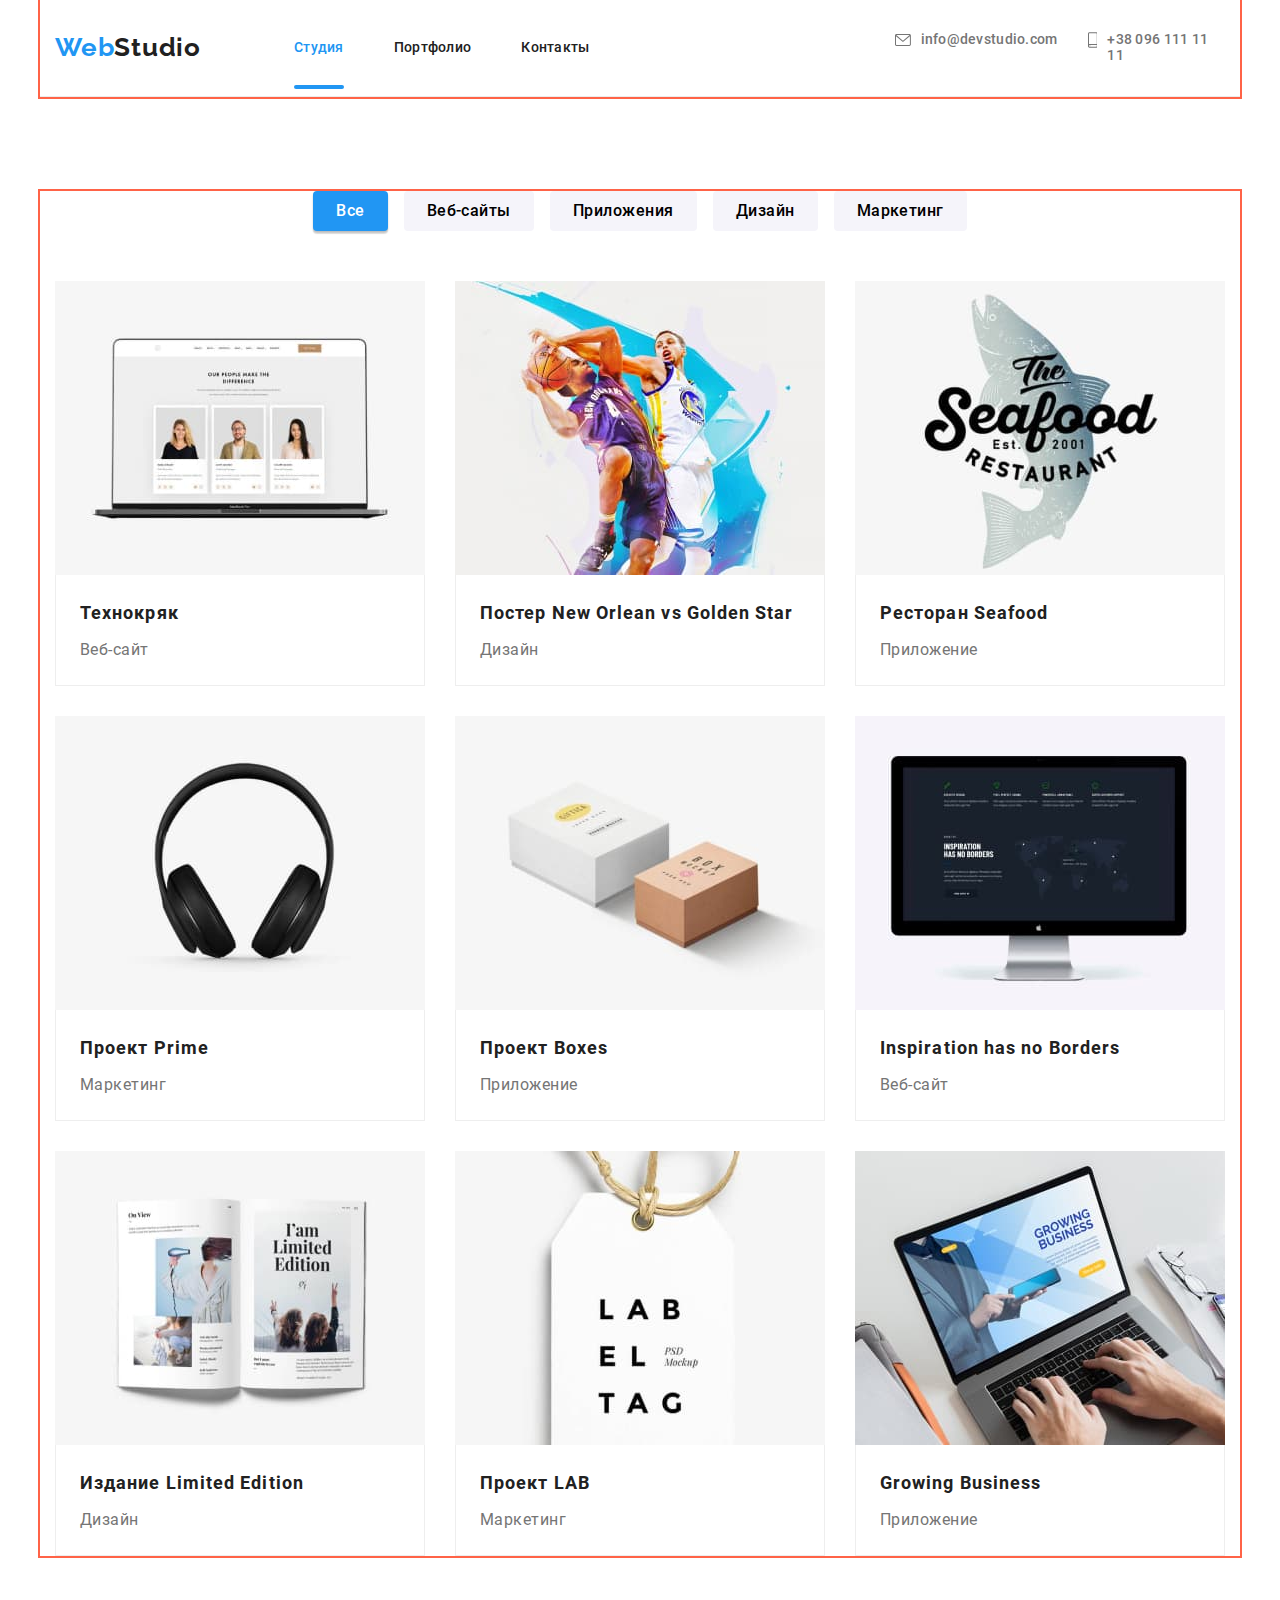
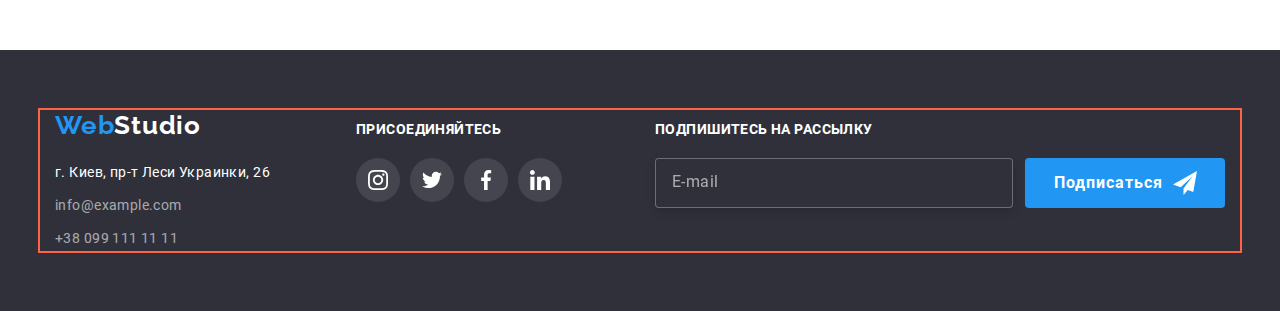
==== commit 06510051: "Устанавливает хедер для всех устройств" ====
--- a/portfolio.html
+++ b/portfolio.html
@@ -20,51 +20,92 @@
   </head>
   <body>
     <!--Header-->
-    <header class="temporary-hidden">
+    <header>
       <div class="container container--flex">
         <ul class="header">
+          <!-- Лого -->
           <li>
             <a class="logo" href="./index.html"> <span class="logo__color">Web</span>Studio</a>
           </li>
+          <!-- Кнопка мобильного меню -->
           <li>
-            <nav>
-              <ul class="navigation-set">
-                <li class="navigation-set__item">
-                  <a class="navigation-set__link" href="./index.html">Студия</a>
-                </li>
-                <li class="navigation-set__item">
-                  <a class="navigation-set__link is-active" href="./portfolio.html">Портфолио</a>
-                </li>
-                <li class="navigation-set__item">
-                  <a class="navigation-set__link" href="">Контакты</a>
+            <button
+              class="burger-button"
+              type="button"
+              data-menu-button
+              aria-expanded="false"
+              aria-controls="menu-mobile"
+            >
+              <svg width="24" height="16" aria-label="Кнопка мобильного меню">
+                <use
+                  class="burger-button__icon-menu"
+                  href="./images/icons.svg#icon-burger-menu"
+                ></use>
+                <use
+                  class="burger-button__icon-close"
+                  href="./images/icons.svg#icon-burger-close"
+                ></use>
+              </svg>
+            </button>
+          </li>
+          <!-- Навигация и контакты в хедере -->
+          <li>
+            <div class="mobile-menu" id="mobile-menu" data-menu>
+              <!-- Навигация в хедере -->
+              <nav>
+                <ul class="navigation-set">
+                  <li class="navigation-set__item">
+                    <a class="navigation-set__link is-active" href="./index.html">Студия</a>
+                  </li>
+                  <li class="navigation-set__item">
+                    <a class="navigation-set__link" href="./portfolio.html">Портфолио</a>
+                  </li>
+                  <li class="navigation-set__item">
+                    <a class="navigation-set__link" href="">Контакты</a>
+                  </li>
+                </ul>
+              </nav>
+
+              <!-- Контакты в хедере -->
+
+              <ul class="header-contacts-set">
+                <li class="header-contacts-set__item">
+                  <a class="header-contacts-set__mail-phone" href="mailto:info@devstudio.com">
+                    <svg
+                      class="header-contacts-set__icon header-contacts-set__icon--add-top-marg"
+                      width="16"
+                      height="12"
+                    >
+                      <use href="./images/icons.svg#header-envelope"></use>
+                    </svg>
+                    info@devstudio.com
+                  </a>
+                </li>
+                <li class="header-contacts-set__item">
+                  <a class="header-contacts-set__mail-phone" href="tel:+380961111111">
+                    <svg class="header-contacts-set__icon" width="10" height="16">
+                      <use href="./images/icons.svg#header-smartphone"></use>
+                    </svg>
+                    +38 096 111 11 11
+                  </a>
                 </li>
               </ul>
-            </nav>
-          </li>
-          <li>
-            <!-- Контакты в хедере -->
-            <ul class="header-contacts-set">
-              <li class="header-contacts-set__item">
-                <a class="header-contacts-set__mail-phone" href="mailto:info@devstudio.com">
-                  <svg
-                    class="header-contacts-set__icon header-contacts-set__icon--add-top-marg"
-                    width="16"
-                    height="12"
-                  >
-                    <use href="./images/icons.svg#header-envelope"></use>
-                  </svg>
-                  info@devstudio.com
-                </a>
-              </li>
-              <li class="header-contacts-set__item">
-                <a class="header-contacts-set__mail-phone" href="tel:+380961111111">
-                  <svg class="header-contacts-set__icon" width="10" height="16">
-                    <use href="./images/icons.svg#header-smartphone"></use>
-                  </svg>
-                  +38 096 111 11 11
-                </a>
-              </li>
-            </ul>
+              <!-- Соцсети в хедере в мобильном меню -->
+              <ul class="mobile-menu-social">
+                <li class="mobile-menu-social__item">
+                  <a class="mobile-menu-social__links" href="http://instagram.com">Instagram</a>
+                </li>
+                <li class="mobile-menu-social__item">
+                  <a class="mobile-menu-social__links" href="http://twitter.com">Twitter</a>
+                </li>
+                <li class="mobile-menu-social__item">
+                  <a class="mobile-menu-social__links" href="http://facebook.com">Facebook</a>
+                </li>
+                <li class="mobile-menu-social__item">
+                  <a class="mobile-menu-social__links" href="http://linkedin.com">LinkedIn</a>
+                </li>
+              </ul>
+            </div>
           </li>
         </ul>
 
--- a/css/main.min.css
+++ b/css/main.min.css
@@ -1 +1 @@
-@font-face{font-family:"Roboto";font-style:normal;font-weight:400;src:url("../fonts/roboto-v30-latin_cyrillic-regular.eot");src:local(""),url("../fonts/roboto-v30-latin_cyrillic-regular.eot?#iefix") format("embedded-opentype"),url("../fonts/roboto-v30-latin_cyrillic-regular.woff2") format("woff2"),url("../fonts/roboto-v30-latin_cyrillic-regular.woff") format("woff"),url("../fonts/roboto-v30-latin_cyrillic-regular.ttf") format("truetype"),url("../fonts/roboto-v30-latin_cyrillic-regular.svg#Roboto") format("svg")}@font-face{font-family:"Roboto";font-style:normal;font-weight:500;src:url("../fonts/roboto-v30-latin_cyrillic-500.eot");src:local(""),url("../fonts/roboto-v30-latin_cyrillic-500.eot?#iefix") format("embedded-opentype"),url("../fonts/roboto-v30-latin_cyrillic-500.woff2") format("woff2"),url("../fonts/roboto-v30-latin_cyrillic-500.woff") format("woff"),url("../fonts/roboto-v30-latin_cyrillic-500.ttf") format("truetype"),url("../fonts/roboto-v30-latin_cyrillic-500.svg#Roboto") format("svg")}@font-face{font-family:"Roboto";font-style:normal;font-weight:700;src:url("../fonts/roboto-v30-latin_cyrillic-700.eot");src:local(""),url("../fonts/roboto-v30-latin_cyrillic-700.eot?#iefix") format("embedded-opentype"),url("../fonts/roboto-v30-latin_cyrillic-700.woff2") format("woff2"),url("../fonts/roboto-v30-latin_cyrillic-700.woff") format("woff"),url("../fonts/roboto-v30-latin_cyrillic-700.ttf") format("truetype"),url("../fonts/roboto-v30-latin_cyrillic-700.svg#Roboto") format("svg")}@font-face{font-family:"Roboto";font-style:normal;font-weight:900;src:url("../fonts/roboto-v30-latin_cyrillic-900.eot");src:local(""),url("../fonts/roboto-v30-latin_cyrillic-900.eot?#iefix") format("embedded-opentype"),url("../fonts/roboto-v30-latin_cyrillic-900.woff2") format("woff2"),url("../fonts/roboto-v30-latin_cyrillic-900.woff") format("woff"),url("../fonts/roboto-v30-latin_cyrillic-900.ttf") format("truetype"),url("../fonts/roboto-v30-latin_cyrillic-900.svg#Roboto") format("svg")}@font-face{font-family:"Raleway";font-style:normal;font-weight:400;src:url("../fonts/raleway-v27-latin-regular.eot");src:local(""),url("../fonts/raleway-v27-latin-regular.eot?#iefix") format("embedded-opentype"),url("../fonts/raleway-v27-latin-regular.woff2") format("woff2"),url("../fonts/raleway-v27-latin-regular.woff") format("woff"),url("../fonts/raleway-v27-latin-regular.ttf") format("truetype"),url("../fonts/raleway-v27-latin-regular.svg#Raleway") format("svg")}@font-face{font-family:"Raleway";font-style:normal;font-weight:700;src:url("../fonts/raleway-v27-latin-700.eot");src:local(""),url("../fonts/raleway-v27-latin-700.eot?#iefix") format("embedded-opentype"),url("../fonts/raleway-v27-latin-700.woff2") format("woff2"),url("../fonts/raleway-v27-latin-700.woff") format("woff"),url("../fonts/raleway-v27-latin-700.ttf") format("truetype"),url("../fonts/raleway-v27-latin-700.svg#Raleway") format("svg")}:root{--primary-color: #212121;--secondary-color: #757575;--accent-color: #2196F3;--accent-button-color: #fff;--hero-title-color: #fff;--business-txt-col: #fff;--modal-btn-close: #000000;--portf-overlay-txt: #fff;--footer-font-color: #fff;--link-footer-color: rgba(255, 255, 255, 0.6);--primary-bgr-color: #fff;--accent-bgr-color: #2196F3;--hero-butt-active: #188CE8;--border-custom-active: #188CE8;--bgr-custom-active: #188CE8;--hero-bgr-color: #C4C4C4;--modal-bgr-color: #fff;--modal-btn-bgr: #fff;--advant-iconbgr-col: #F5F4FA;--icon-bgr-color: #fff;--icon-color: #AFB1B8;--business-txt-bgr: rgba(47, 48, 58, 0.8);--clients-icon-bgr-col: #fff;--clients-icon-color: #AFB1B8;--clients-border-col: #AFB1B8;--portf-overlay-bgr: rgba(33, 150, 243, 0.9);--footer-bgr-color: #2F303A;--footer-icon-color: #fff;--team-bgr-color: #F5F4FA;--filter-butt-bgr-col: #F5F4FA;--border-bottom-header: #ECECEC;--border-bottom-card: #EEEEEE;--primary-font: "Roboto";--secondary-font: "Raleway"}.flex{display:-webkit-box;display:-ms-flexbox;display:flex}.temporary-hidden{display:none}.visually-hidden{position:absolute;width:1px;height:1px;margin:-1px;border:0;padding:0;white-space:nowrap;-webkit-clip-path:inset(100%);clip-path:inset(100%);clip:rect(0 0 0 0);overflow:hidden}html{-webkit-box-sizing:border-box;box-sizing:border-box}*,*::before,*::after{-webkit-box-sizing:inherit;box-sizing:inherit}body{margin:0;color:var(--primary-color);font-family:var(--primary-font),sans-serif;font-size:14px}.img{display:block;max-width:100%;height:auto}.list{list-style:none;padding:0;margin:0}.section{padding-top:60px;padding-bottom:60px;margin:0}@media screen and (min-width: 1200px){.section{padding-top:94px;padding-bottom:94px}}.section--no-padding-top{padding-top:0}.section--background-grey{background-color:var(--team-bgr-color)}.container{padding-left:15px;padding-right:15px;margin:0 auto;outline:2px solid tomato}@media screen and (min-width: 480px){.container{max-width:480px}}@media screen and (min-width: 768px){.container{max-width:768px}}@media screen and (min-width: 1200px){.container{max-width:1200px}}.container--flex{display:-webkit-box;display:-ms-flexbox;display:flex;border-bottom:1px solid var(--border-bottom-header)}.logo{color:inherit;text-decoration:none;font-family:var(--secondary-font),sans-serif;font-weight:700;font-size:24px;line-height:1.17;letter-spacing:.03em}@media screen and (max-width: 767px){.logo{display:block;padding-top:16px;padding-bottom:16px}}@media screen and (min-width: 1200px){.logo{font-size:26px;line-height:1.19}}.logo__color{color:var(--accent-color)}.section-title{margin-top:0;margin-bottom:30px;font-weight:700;font-size:28px;line-height:1.18;text-align:center;letter-spacing:.03em}@media screen and (min-width: 1200px){.section-title{margin-bottom:50px;font-size:36px;line-height:1.17}}.section-subtitle{margin-top:0;margin-bottom:10px;font-weight:700;font-size:14px;line-height:1.14;letter-spacing:.03em;text-transform:uppercase}@media screen and (max-width: 767px){.section-subtitle{text-align:center}}.join__section-subtitle{margin-bottom:20px}.footer-submit__section-subtitle{margin-bottom:20px}.social-net{display:-webkit-box;display:-ms-flexbox;display:flex;width:206px;height:44px;padding:0;margin-top:0;margin-bottom:24px;margin-right:auto;margin-left:auto;-webkit-box-pack:center;-ms-flex-pack:center;justify-content:center;list-style:none}@media screen and (min-width: 1200px){.social-net{margin-bottom:30px}}.social-net__item:not(:last-child){margin-right:10px}.social-net__icon{display:-webkit-box;display:-ms-flexbox;display:flex;width:44px;height:44px;border-radius:50px;-webkit-box-align:center;-ms-flex-align:center;align-items:center;-webkit-box-pack:center;-ms-flex-pack:center;justify-content:center;background-color:var(--icon-bgr-color);color:var(--icon-color);-webkit-transition-property:color background-color;transition-property:color background-color;-webkit-transition-duration:250ms;transition-duration:250ms;-webkit-transition-timing-function:cubic-bezier(0.4, 0, 0.2, 1);transition-timing-function:cubic-bezier(0.4, 0, 0.2, 1)}.social-net__icon-color{fill:currentColor}.social-net__icon:hover,.social-net__icon:focus{background-color:var(--accent-color);color:var(--accent-button-color)}.header{display:-webkit-box;display:-ms-flexbox;display:flex;-webkit-box-align:center;-ms-flex-align:center;align-items:center;list-style:none;padding:0;margin:0}.navigation-set{display:-webkit-box;display:-ms-flexbox;display:flex;list-style:none;padding:0;margin-left:93px}@media screen and (max-width: 767px){.navigation-set{display:none}}.navigation-set__item:not(:last-child){margin-right:50px}.navigation-set__link{padding-top:32px;padding-bottom:31px;color:inherit;text-decoration:none;font-weight:500;line-height:1.14;letter-spacing:.02em;-webkit-transition-property:color;transition-property:color;-webkit-transition-duration:250ms;transition-duration:250ms;-webkit-transition-timing-function:cubic-bezier(0.4, 0, 0.2, 1);transition-timing-function:cubic-bezier(0.4, 0, 0.2, 1)}.navigation-set__link:hover,.navigation-set__link:focus{color:var(--accent-color)}.is-active{position:relative;color:var(--accent-color)}.is-active::after{position:absolute;content:"";bottom:-1px;left:0;width:100%;height:4px;border-radius:2px;background-color:var(--accent-color)}.header-contacts-set{display:-webkit-box;display:-ms-flexbox;display:flex;-webkit-box-align:center;-ms-flex-align:center;align-items:center;margin-left:305px;padding:0;list-style:none}@media screen and (max-width: 767px){.header-contacts-set{display:none}}.header-contacts-set__item+.header-contacts-set__item{margin-left:30px}.header-contacts-set__mail-phone{display:-webkit-box;display:-ms-flexbox;display:flex;padding-top:32px;padding-bottom:31px;color:var(--secondary-color);text-decoration:none;font-weight:500;line-height:1.14;letter-spacing:.02em;-webkit-transition-property:color;transition-property:color;-webkit-transition-duration:250ms;transition-duration:250ms;-webkit-transition-timing-function:cubic-bezier(0.4, 0, 0.2, 1);transition-timing-function:cubic-bezier(0.4, 0, 0.2, 1)}.header-contacts-set__icon{fill:currentColor;margin-right:10px}.header-contacts-set__icon--add-top-marg{margin-top:2px}.header-contacts-set__mail-phone:hover,.header-contacts-set__mail-phone:focus{color:var(--accent-color)}.hero{margin-left:auto;margin-right:auto;text-align:center}.overlay{max-width:1600px;height:600px;margin-left:auto;margin-right:auto;background:-webkit-gradient(linear, left top, right top, from(rgba(47, 48, 58, 0.4)), to(rgba(47, 48, 58, 0.4))),url("../images/bgr-image-optim.jpg");background:linear-gradient(to right, rgba(47, 48, 58, 0.4), rgba(47, 48, 58, 0.4)),url("../images/bgr-image-optim.jpg");background-repeat:no-repeat;background-position:center;background-size:cover;background-color:var(--hero-bgr-color)}@media screen and (min-width: 480px)and (max-width: 1199px){.overlay{max-width:1199px;height:400px}}.hero-title{margin-top:0;margin-bottom:30px;padding-top:118px;color:var(--hero-title-color);font-weight:900;font-size:26px;line-height:1.62;letter-spacing:.06em;text-transform:uppercase}@media screen and (min-width: 1200px){.hero-title{padding-top:200px;font-size:44px;line-height:1.36}}.hero-button{display:inline-block;border-radius:4px;border:1px solid rgba(0,0,0,0);padding:10px 32px;min-width:200px;color:var(--accent-button-color);background-color:var(--accent-bgr-color);font-family:inherit;font-weight:700;font-size:16px;line-height:1.875;letter-spacing:.06em;-webkit-transition-property:background-color;transition-property:background-color;-webkit-transition-duration:250ms;transition-duration:250ms;-webkit-transition-timing-function:cubic-bezier(0.4, 0, 0.2, 1);transition-timing-function:cubic-bezier(0.4, 0, 0.2, 1)}.hero-button:hover,.hero-button:focus{background-color:var(--hero-butt-active);cursor:pointer}.backdrop{position:fixed;top:0;left:0;width:100%;height:100%;z-index:3;opacity:1;-webkit-transition-property:opacity;transition-property:opacity;-webkit-transition-duration:250ms;transition-duration:250ms;-webkit-transition-timing-function:cubic-bezier(0.4, 0, 0.2, 1);transition-timing-function:cubic-bezier(0.4, 0, 0.2, 1);background-color:rgba(0,0,0,.2)}.backdrop.is-hidden{opacity:0;pointer-events:none}.backdrop.is-hidden .modal{-webkit-transform:translate(-50%, -50%) scale(0.8);transform:translate(-50%, -50%) scale(0.8)}.modal{position:absolute;top:50%;left:50%;-webkit-transform:translate(-50%, -50%);transform:translate(-50%, -50%);width:450px;height:609px;-webkit-transform:translate(-50%, -50%) scale(1);transform:translate(-50%, -50%) scale(1);-webkit-transition-property:-webkit-transform;transition-property:-webkit-transform;transition-property:transform;transition-property:transform, -webkit-transform;-webkit-transition-duration:250ms;transition-duration:250ms;-webkit-transition-timing-function:cubic-bezier(0.4, 0, 0.2, 1);transition-timing-function:cubic-bezier(0.4, 0, 0.2, 1);border-radius:4px;-webkit-box-shadow:0px 1px 3px rgba(0,0,0,.12),0px 1px 1px rgba(0,0,0,.14),0px 2px 1px rgba(0,0,0,.2);box-shadow:0px 1px 3px rgba(0,0,0,.12),0px 1px 1px rgba(0,0,0,.14),0px 2px 1px rgba(0,0,0,.2);background-color:var(--modal-bgr-color)}@media screen and (min-width: 1200px){.modal{width:528px;height:581px}}.modal-slogan{padding:40px 40px 12px 40px;margin:0;font-weight:700;font-size:20px;line-height:1.5;text-align:center;letter-spacing:.03em;color:var(--primary-color)}@media screen and (min-width: 1200px){.modal-slogan{line-height:1.15}}.close-modal-btn{position:absolute;top:8px;right:8px;width:30px;height:30px;border:1px solid rgba(0,0,0,.1);border-radius:50%;display:-webkit-box;display:-ms-flexbox;display:flex;padding:0;-webkit-box-align:center;-ms-flex-align:center;align-items:center;-webkit-box-pack:center;-ms-flex-pack:center;justify-content:center;background-color:var(--modal-btn-bgr)}.close-modal-btn__icon{fill:var(--modal-btn-close);-webkit-transition-property:fill;transition-property:fill;-webkit-transition-duration:250ms;transition-duration:250ms;-webkit-transition-timing-function:cubic-bezier(0.4, 0, 0.2, 1);transition-timing-function:cubic-bezier(0.4, 0, 0.2, 1)}.close-modal-btn:hover .close-modal-btn__icon{fill:var(--accent-color)}.modal-form{width:528px}.form-set{position:absolute;width:448px;top:75px;left:40px}.field-block-wrap{margin-bottom:10px}.field-block-wrap__label{display:block;width:100%;margin-bottom:4px;text-align:left;font-size:12px;line-height:1.17;letter-spacing:.01em;color:var(--secondary-color)}.field-block-wrap__field{position:relative;display:-webkit-box;display:-ms-flexbox;display:flex;-webkit-box-orient:vertical;-webkit-box-direction:normal;-ms-flex-direction:column;flex-direction:column}.field-block-wrap__input{height:40px;padding:0 0 0 42px;border:1px solid rgba(33,33,33,.2);border-radius:4px;outline:rgba(0,0,0,0);-webkit-transition-property:border;transition-property:border;-webkit-transition-duration:250ms;transition-duration:250ms;-webkit-transition-timing-function:cubic-bezier(0.4, 0, 0.2, 1);transition-timing-function:cubic-bezier(0.4, 0, 0.2, 1)}.field-block-wrap__input:focus,.field-block-wrap__input:hover{border:1px solid var(--accent-color)}.field-block-wrap__icon{position:absolute;top:11px;left:12px;-webkit-transition-property:fill;transition-property:fill;-webkit-transition-duration:250ms;transition-duration:250ms;-webkit-transition-timing-function:cubic-bezier(0.4, 0, 0.2, 1);transition-timing-function:cubic-bezier(0.4, 0, 0.2, 1)}.field-block-wrap__input:focus+.field-block-wrap__icon{fill:var(--accent-color)}.field-block-wrap__input:hover+.field-block-wrap__icon{fill:var(--accent-color)}.field-block-wrap__textarea-field{height:120px}.field-block-wrap__textarea{width:100%;height:100%;padding:12px 16px;border:1px solid rgba(33,33,33,.2);border-radius:4px;resize:none;outline:none;font-size:14px;line-height:1.14;letter-spacing:.01em;color:rgba(117,117,117,.5);-webkit-transition-property:border;transition-property:border;-webkit-transition-duration:250ms;transition-duration:250ms;-webkit-transition-timing-function:cubic-bezier(0.4, 0, 0.2, 1);transition-timing-function:cubic-bezier(0.4, 0, 0.2, 1)}.field-block-wrap__textarea:focus,.field-block-wrap__textarea:hover{border:1px solid var(--accent-color)}.agreement-wrap{margin-top:20px}.custom-checkbox{display:-webkit-box;display:-ms-flexbox;display:flex;-webkit-box-align:center;-ms-flex-align:center;align-items:center;-webkit-box-pack:center;-ms-flex-pack:center;justify-content:center}.custom-checkbox__icon{margin-right:8px;border:2px solid var(--primary-color);border-radius:2px}.custom-checkbox__input:checked+.custom-checkbox__icon{border:2px solid var(--border-custom-active);background-color:var(--bgr-custom-active)}.custom-checkbox__label{display:-webkit-box;display:-ms-flexbox;display:flex;-webkit-box-align:center;-ms-flex-align:center;align-items:center;line-height:1.7;letter-spacing:.03em;color:var(--secondary-color)}.custom-checkbox__link{text-decoration:none}.custom-checkbox__link-text{position:relative;color:var(--accent-color)}.custom-checkbox__link-text::after{position:absolute;content:"";bottom:1px;left:0;width:100%;height:1px;background-color:var(--accent-color)}.modal-submit-button{margin-top:30px;padding:10px 55px 10px 56px;font-weight:700;font-size:16px;line-height:1.88;text-align:center;letter-spacing:.06em;color:var(--accent-button-color);background:var(--accent-bgr-color);-webkit-box-shadow:0px 4px 4px rgba(0,0,0,.15);box-shadow:0px 4px 4px rgba(0,0,0,.15);border:rgba(0,0,0,0);border-radius:4px;-webkit-transition-property:background-color;transition-property:background-color;-webkit-transition-duration:250ms;transition-duration:250ms;-webkit-transition-timing-function:cubic-bezier(0.4, 0, 0.2, 1);transition-timing-function:cubic-bezier(0.4, 0, 0.2, 1)}.modal-submit-button:hover,.modal-submit-button:focus{background-color:var(--hero-butt-active);cursor:pointer;outline:rgba(0,0,0,0)}.advant-set{display:-webkit-box;display:-ms-flexbox;display:flex;-webkit-box-orient:vertical;-webkit-box-direction:normal;-ms-flex-direction:column;flex-direction:column;row-gap:30px;list-style:none;padding:0;margin:0}@media screen and (min-width: 768px){.advant-set{-webkit-box-orient:horizontal;-webkit-box-direction:normal;-ms-flex-direction:row;flex-direction:row;-ms-flex-wrap:wrap;flex-wrap:wrap;row-gap:30px;-webkit-column-gap:30px;-moz-column-gap:30px;column-gap:30px}}.advant-set__item{-ms-flex-preferred-size:calc((100% - 90px)/4);flex-basis:calc((100% - 90px)/4)}.advant-set__icon-wrapper{display:-webkit-box;display:-ms-flexbox;display:flex;-webkit-box-align:center;-ms-flex-align:center;align-items:center;-webkit-box-pack:center;-ms-flex-pack:center;justify-content:center;height:120px;margin-bottom:30px;border-radius:4px;background:var(--advant-iconbgr-col)}@media screen and (min-width: 480px){.advant-set__icon-wrapper{max-width:450px;height:120px;border-radius:4px}}@media screen and (min-width: 768px){.advant-set__icon-wrapper{width:354px}}@media screen and (min-width: 1200px){.advant-set__icon-wrapper{width:270px}}.advant-set__paragraph{margin-top:0;margin-bottom:0;color:var(--secondary-color);line-height:1.71;letter-spacing:.03em}.business-set{display:-webkit-box;display:-ms-flexbox;display:flex;list-style:none;padding:0;margin:0}.business-set__item:not(:last-child){margin-right:30px}.business-set__image-wrapper{position:relative}.business-set__image{display:block}.business-set__text{position:absolute;bottom:0;width:100%;padding:27px 0;margin:0;font-weight:700;line-height:1.14;text-align:center;letter-spacing:.03em;text-transform:uppercase;color:var(--business-txt-col);background-color:var(--business-txt-bgr)}.team-set{display:-webkit-box;display:-ms-flexbox;display:flex;-webkit-box-orient:vertical;-webkit-box-direction:normal;-ms-flex-direction:column;flex-direction:column;row-gap:30px;list-style:none;padding:0;margin:0}@media screen and (min-width: 768px){.team-set{-webkit-box-orient:horizontal;-webkit-box-direction:normal;-ms-flex-direction:row;flex-direction:row;-ms-flex-wrap:wrap;flex-wrap:wrap;-webkit-column-gap:30px;-moz-column-gap:30px;column-gap:30px;row-gap:30px}}@media screen and (min-width: 1200px){.team-set{-webkit-box-orient:horizontal;-webkit-box-direction:normal;-ms-flex-direction:row;flex-direction:row;-webkit-column-gap:30px;-moz-column-gap:30px;column-gap:30px}}.team-set__item{background:var(--primary-bgr-color);-webkit-box-shadow:0px 1px 3px rgba(0,0,0,.12),0px 1px 1px rgba(0,0,0,.14),0px 2px 1px rgba(0,0,0,.2);box-shadow:0px 1px 3px rgba(0,0,0,.12),0px 1px 1px rgba(0,0,0,.14),0px 2px 1px rgba(0,0,0,.2);border-radius:0px 0px 4px 4px}.team-set__image{display:block;width:100%}@media screen and (min-width: 768px){.team-set__image{width:354px}}@media screen and (min-width: 1200px){.team-set__image{width:270px}}.team-set__member-wrapper{padding:30px 0 16px 0}.team-set__name{margin-top:0;margin-bottom:10px;text-align:center;font-weight:500;font-size:16px;line-height:1.19;letter-spacing:.03em}.team-set__text{margin:0;text-align:center;font-size:16px;line-height:1.19;letter-spacing:.03em;color:var(--secondary-color)}.clients-set{display:-webkit-box;display:-ms-flexbox;display:flex;-ms-flex-wrap:wrap;flex-wrap:wrap;gap:30px;padding:0;margin:0 auto;list-style:none}@media screen and (min-width: 1200px){.clients-set{display:-webkit-box;display:-ms-flexbox;display:flex;-ms-flex-wrap:nowrap;flex-wrap:nowrap}}.clients-set__item{-ms-flex-preferred-size:calc((100% - 30px)/2);flex-basis:calc((100% - 30px)/2)}@media screen and (min-width: 768px){.clients-set__item{-ms-flex-preferred-size:calc((100% - 60px)/3);flex-basis:calc((100% - 60px)/3)}}.clients-set__link{display:-webkit-box;display:-ms-flexbox;display:flex;height:92px;-webkit-box-align:center;-ms-flex-align:center;align-items:center;-webkit-box-pack:center;-ms-flex-pack:center;justify-content:center;border:1px solid var(--clients-border-col);border-radius:4px;background-color:var(--clients-icon-bgr-col);color:var(--clients-icon-color);-webkit-transition-property:color border;transition-property:color border;-webkit-transition-duration:250ms;transition-duration:250ms;-webkit-transition-timing-function:cubic-bezier(0.4, 0, 0.2, 1);transition-timing-function:cubic-bezier(0.4, 0, 0.2, 1)}.clients-set__link:hover{border:1px solid var(--accent-color);color:var(--accent-color)}.clients-set__icon{fill:currentColor}.footer{padding:60px 0;color:var(--footer-font-color);background-color:var(--footer-bgr-color)}.footer-set{display:-webkit-box;display:-ms-flexbox;display:flex;-webkit-box-orient:vertical;-webkit-box-direction:normal;-ms-flex-direction:column;flex-direction:column;row-gap:60px;-webkit-box-align:center;-ms-flex-align:center;align-items:center;padding:0;margin:0;list-style:none;text-align:center}@media screen and (min-width: 768px){.footer-set{-webkit-box-orient:horizontal;-webkit-box-direction:normal;-ms-flex-direction:row;flex-direction:row;-ms-flex-wrap:wrap;flex-wrap:wrap;-webkit-box-align:start;-ms-flex-align:start;align-items:flex-start}}@media screen and (min-width: 1200px){.footer-set{-ms-flex-wrap:nowrap;flex-wrap:nowrap;text-align:left}}.footer-set__logo-address{width:100%}@media screen and (min-width: 768px){.footer-set__logo-address{width:232px;margin-left:76px}}@media screen and (min-width: 1200px){.footer-set__logo-address{margin-left:0}}.footer-set__social-link{width:100%}@media screen and (min-width: 768px){.footer-set__social-link{width:206px;margin-left:165px;margin-top:5px}}@media screen and (min-width: 1200px){.footer-set__social-link{margin-left:70px;margin-top:12px}}.footer-set__submit{-webkit-box-orient:vertical;-webkit-box-direction:normal;-ms-flex-direction:column;flex-direction:column;width:100%}@media screen and (min-width: 768px){.footer-set__submit{width:450px;margin-left:166px}}@media screen and (min-width: 1200px){.footer-set__submit{width:570px;margin-left:93px;margin-top:12px}}.footer-contacts-set{font-style:normal;list-style:none;padding:0;margin-top:20px}.footer-contacts-set__item:not(:first-child){margin-top:9px}.footer-contacts-set__address{margin:0;line-height:1.71;letter-spacing:.03em}.footer-contacts-set__link{color:var(--link-footer-color);text-decoration:none;line-height:1.71;letter-spacing:.03em;-webkit-transition-property:color;transition-property:color;-webkit-transition-duration:250ms;transition-duration:250ms;-webkit-transition-timing-function:cubic-bezier(0.4, 0, 0.2, 1);transition-timing-function:cubic-bezier(0.4, 0, 0.2, 1)}.footer-contacts-set__link:hover,.footer-contacts-set__link:focus{color:var(--accent-color)}.social-net__icon--different-colors{background-color:rgba(255,255,255,.1);color:var(--footer-icon-color)}.submit-set{display:block;list-style:none;padding:0;margin:0}@media screen and (min-width: 1200px){.submit-set{display:-webkit-box;display:-ms-flexbox;display:flex}}.submit-set__email-form{height:50px;margin:20px auto;border:1px solid rgba(255,255,255,.3);-webkit-filter:drop-shadow(0px 4px 4px rgba(0, 0, 0, 0.15));filter:drop-shadow(0px 4px 4px rgba(0, 0, 0, 0.15));border-radius:4px;background-color:var(--footer-bgr-color)}@media screen and (min-width: 1200px){.submit-set__email-form{width:358px;margin:0}}.submit-set__email-input{width:100%;padding:15px 0px 15px 16px;background-color:var(--footer-bgr-color);border:rgba(0,0,0,0);outline:rgba(0,0,0,0);border-radius:4px;color:rgba(255,255,255,.6)}.submit-set__email-input::-webkit-input-placeholder{font-size:16px;line-height:1.25;letter-spacing:.03em;color:rgba(255,255,255,.6)}.submit-set__email-input::-moz-placeholder{font-size:16px;line-height:1.25;letter-spacing:.03em;color:rgba(255,255,255,.6)}.submit-set__email-input:-ms-input-placeholder{font-size:16px;line-height:1.25;letter-spacing:.03em;color:rgba(255,255,255,.6)}.submit-set__email-input::-ms-input-placeholder{font-size:16px;line-height:1.25;letter-spacing:.03em;color:rgba(255,255,255,.6)}.submit-set__email-input::placeholder{font-size:16px;line-height:1.25;letter-spacing:.03em;color:rgba(255,255,255,.6)}.submit-set__button-container{position:relative;width:200px;height:50px;margin-left:auto;margin-right:auto}@media screen and (min-width: 1200px){.submit-set__button-container{margin-left:12px}}.submit-set__button{padding:10px 62px 10px 29px;font-weight:700;font-size:16px;line-height:1.875;letter-spacing:.06em;color:var(--footer-font-color);background-color:var(--accent-bgr-color);border-color:var(--accent-color);border-radius:4px;border:none}.submit-set__button-icon{position:absolute;top:13px;right:28px}.portfolio-menu{display:-webkit-box;display:-ms-flexbox;display:flex;-ms-flex-wrap:wrap;flex-wrap:wrap;row-gap:15px;-webkit-column-gap:8px;-moz-column-gap:8px;column-gap:8px;list-style:none;padding:0;margin:0 0 40px 0;-webkit-box-pack:start;-ms-flex-pack:start;justify-content:flex-start}@media screen and (min-width: 768px){.portfolio-menu{-ms-flex-wrap:nowrap;flex-wrap:nowrap;-webkit-box-pack:center;-ms-flex-pack:center;justify-content:center;margin:0 0 30px 0}}@media screen and (min-width: 1200px){.portfolio-menu{margin:0 0 50px 0}}.portfolio-menu__item:not(:last-child){margin-right:8px}.portfolio-menu__button{display:inline-block;border-radius:4px;border:1px solid rgba(0,0,0,0);padding:6px 22px;background-color:var(--filter-butt-bgr-col);font-family:inherit;font-weight:500;font-size:16px;line-height:1.63;text-align:center;letter-spacing:.03em;-webkit-transition-property:color background-color box-shadow cursor;transition-property:color background-color box-shadow cursor;-webkit-transition-duration:250ms;transition-duration:250ms;-webkit-transition-timing-function:cubic-bezier(0.4, 0, 0.2, 1);transition-timing-function:cubic-bezier(0.4, 0, 0.2, 1)}.portfolio-menu__button--current{color:var(--accent-button-color);background-color:var(--accent-bgr-color);-webkit-box-shadow:0px 3px 1px rgba(0,0,0,.1),0px 1px 2px rgba(0,0,0,.08),0px 2px 2px rgba(0,0,0,.12);box-shadow:0px 3px 1px rgba(0,0,0,.1),0px 1px 2px rgba(0,0,0,.08),0px 2px 2px rgba(0,0,0,.12)}.portfolio-menu__button:hover,.portfolio-menu__button:focus{color:var(--accent-button-color);background-color:var(--accent-bgr-color);-webkit-box-shadow:0px 3px 1px rgba(0,0,0,.1),0px 1px 2px rgba(0,0,0,.08),0px 2px 2px rgba(0,0,0,.12);box-shadow:0px 3px 1px rgba(0,0,0,.1),0px 1px 2px rgba(0,0,0,.08),0px 2px 2px rgba(0,0,0,.12);cursor:pointer}.portfolio-cards-set{display:-webkit-box;display:-ms-flexbox;display:flex;-ms-flex-wrap:wrap;flex-wrap:wrap;row-gap:30px;list-style:none;padding:0;margin:0}@media screen and (min-width: 768px){.portfolio-cards-set{-webkit-column-gap:30px;-moz-column-gap:30px;column-gap:30px}}@media screen and (min-width: 1200px){.portfolio-cards-set{-webkit-column-gap:30px;-moz-column-gap:30px;column-gap:30px}}.portfolio-card{width:100%;-webkit-transition-property:-webkit-box-shadow cursor;transition-property:-webkit-box-shadow cursor;transition-property:box-shadow cursor;transition-property:box-shadow cursor, -webkit-box-shadow cursor;-webkit-transition-duration:250ms;transition-duration:250ms;-webkit-transition-timing-function:cubic-bezier(0.4, 0, 0.2, 1);transition-timing-function:cubic-bezier(0.4, 0, 0.2, 1)}@media screen and (min-width: 768px){.portfolio-card{-ms-flex-preferred-size:calc((100% - 30px)/2);flex-basis:calc((100% - 30px)/2)}}@media screen and (min-width: 1200px){.portfolio-card{-ms-flex-preferred-size:calc((100% - 60px)/3);flex-basis:calc((100% - 60px)/3)}}.portfolio-card:hover{-webkit-box-shadow:0px 1px 1px rgba(0,0,0,.12),0px 4px 4px rgba(0,0,0,.06),1px 4px 6px rgba(0,0,0,.16);box-shadow:0px 1px 1px rgba(0,0,0,.12),0px 4px 4px rgba(0,0,0,.06),1px 4px 6px rgba(0,0,0,.16)}.portfolio-card__image-box{position:relative;overflow:hidden}.portfolio-card__image{display:block;width:100%}@media screen and (min-width: 768px){.portfolio-card__image{width:354px}}@media screen and (min-width: 1200px){.portfolio-card__image{width:370px}}.portfolio-card__overlay{position:absolute;top:0;left:0;width:100%;height:100%;background-color:var(--portf-overlay-bgr);-webkit-transform:translateY(100%);transform:translateY(100%);-webkit-transition-property:-webkit-transform;transition-property:-webkit-transform;transition-property:transform;transition-property:transform, -webkit-transform;-webkit-transition-duration:250ms;transition-duration:250ms;-webkit-transition-timing-function:cubic-bezier(0.4, 0, 0.2, 1);transition-timing-function:cubic-bezier(0.4, 0, 0.2, 1)}.portfolio-card__link{color:inherit;text-decoration:none}@media screen and (min-width: 768px){.portfolio-card__link{display:-webkit-box;display:-ms-flexbox;display:flex;-webkit-box-orient:vertical;-webkit-box-direction:normal;-ms-flex-direction:column;flex-direction:column;height:100%}}.portfolio-card__link:hover .portfolio-card__overlay{-webkit-transform:translateY(0);transform:translateY(0)}.portfolio-card__overlay-text{margin:0;padding:77px 24px;font-size:18px;line-height:1.56;letter-spacing:.03em;color:var(--portf-overlay-txt)}@media screen and (min-width: 1200px){.portfolio-card__overlay-text{padding:63px 24px}}.portfolio-card__title{display:block;padding:20px 24px;border-right:1px solid var(--border-bottom-card);border-bottom:1px solid var(--border-bottom-card);border-left:1px solid var(--border-bottom-card)}@media screen and (min-width: 768px){.portfolio-card__title{-webkit-box-flex:1;-ms-flex-positive:1;flex-grow:1}}.portfolio-card__name{margin-top:0;margin-right:0;margin-bottom:4px;margin-left:0;font-weight:700;font-size:18px;line-height:2;letter-spacing:.06em}.portfolio-card__paragraph{margin:0;color:var(--secondary-color);font-size:16px;line-height:1.88;letter-spacing:.03em}/*# sourceMappingURL=main.min.css.map */+@font-face{font-family:"Roboto";font-style:normal;font-weight:400;src:url("../fonts/roboto-v30-latin_cyrillic-regular.eot");src:local(""),url("../fonts/roboto-v30-latin_cyrillic-regular.eot?#iefix") format("embedded-opentype"),url("../fonts/roboto-v30-latin_cyrillic-regular.woff2") format("woff2"),url("../fonts/roboto-v30-latin_cyrillic-regular.woff") format("woff"),url("../fonts/roboto-v30-latin_cyrillic-regular.ttf") format("truetype"),url("../fonts/roboto-v30-latin_cyrillic-regular.svg#Roboto") format("svg")}@font-face{font-family:"Roboto";font-style:normal;font-weight:500;src:url("../fonts/roboto-v30-latin_cyrillic-500.eot");src:local(""),url("../fonts/roboto-v30-latin_cyrillic-500.eot?#iefix") format("embedded-opentype"),url("../fonts/roboto-v30-latin_cyrillic-500.woff2") format("woff2"),url("../fonts/roboto-v30-latin_cyrillic-500.woff") format("woff"),url("../fonts/roboto-v30-latin_cyrillic-500.ttf") format("truetype"),url("../fonts/roboto-v30-latin_cyrillic-500.svg#Roboto") format("svg")}@font-face{font-family:"Roboto";font-style:normal;font-weight:700;src:url("../fonts/roboto-v30-latin_cyrillic-700.eot");src:local(""),url("../fonts/roboto-v30-latin_cyrillic-700.eot?#iefix") format("embedded-opentype"),url("../fonts/roboto-v30-latin_cyrillic-700.woff2") format("woff2"),url("../fonts/roboto-v30-latin_cyrillic-700.woff") format("woff"),url("../fonts/roboto-v30-latin_cyrillic-700.ttf") format("truetype"),url("../fonts/roboto-v30-latin_cyrillic-700.svg#Roboto") format("svg")}@font-face{font-family:"Roboto";font-style:normal;font-weight:900;src:url("../fonts/roboto-v30-latin_cyrillic-900.eot");src:local(""),url("../fonts/roboto-v30-latin_cyrillic-900.eot?#iefix") format("embedded-opentype"),url("../fonts/roboto-v30-latin_cyrillic-900.woff2") format("woff2"),url("../fonts/roboto-v30-latin_cyrillic-900.woff") format("woff"),url("../fonts/roboto-v30-latin_cyrillic-900.ttf") format("truetype"),url("../fonts/roboto-v30-latin_cyrillic-900.svg#Roboto") format("svg")}@font-face{font-family:"Raleway";font-style:normal;font-weight:400;src:url("../fonts/raleway-v27-latin-regular.eot");src:local(""),url("../fonts/raleway-v27-latin-regular.eot?#iefix") format("embedded-opentype"),url("../fonts/raleway-v27-latin-regular.woff2") format("woff2"),url("../fonts/raleway-v27-latin-regular.woff") format("woff"),url("../fonts/raleway-v27-latin-regular.ttf") format("truetype"),url("../fonts/raleway-v27-latin-regular.svg#Raleway") format("svg")}@font-face{font-family:"Raleway";font-style:normal;font-weight:700;src:url("../fonts/raleway-v27-latin-700.eot");src:local(""),url("../fonts/raleway-v27-latin-700.eot?#iefix") format("embedded-opentype"),url("../fonts/raleway-v27-latin-700.woff2") format("woff2"),url("../fonts/raleway-v27-latin-700.woff") format("woff"),url("../fonts/raleway-v27-latin-700.ttf") format("truetype"),url("../fonts/raleway-v27-latin-700.svg#Raleway") format("svg")}:root{--primary-color: #212121;--secondary-color: #757575;--accent-color: #2196F3;--accent-button-color: #fff;--hero-title-color: #fff;--business-txt-col: #fff;--modal-btn-close: #000000;--portf-overlay-txt: #fff;--footer-font-color: #fff;--link-footer-color: rgba(255, 255, 255, 0.6);--primary-bgr-color: #fff;--accent-bgr-color: #2196F3;--hero-butt-active: #188CE8;--border-custom-active: #188CE8;--bgr-custom-active: #188CE8;--hero-bgr-color: #C4C4C4;--modal-bgr-color: #fff;--modal-btn-bgr: #fff;--advant-iconbgr-col: #F5F4FA;--icon-bgr-color: #fff;--icon-color: #AFB1B8;--business-txt-bgr: rgba(47, 48, 58, 0.8);--clients-icon-bgr-col: #fff;--clients-icon-color: #AFB1B8;--clients-border-col: #AFB1B8;--portf-overlay-bgr: rgba(33, 150, 243, 0.9);--footer-bgr-color: #2F303A;--footer-icon-color: #fff;--team-bgr-color: #F5F4FA;--filter-butt-bgr-col: #F5F4FA;--border-bottom-header: #ECECEC;--border-bottom-card: #EEEEEE;--primary-font: "Roboto";--secondary-font: "Raleway"}.flex{display:-webkit-box;display:-ms-flexbox;display:flex}.temporary-hidden{display:none}.visually-hidden{position:absolute;width:1px;height:1px;margin:-1px;border:0;padding:0;white-space:nowrap;-webkit-clip-path:inset(100%);clip-path:inset(100%);clip:rect(0 0 0 0);overflow:hidden}html{-webkit-box-sizing:border-box;box-sizing:border-box}*,*::before,*::after{-webkit-box-sizing:inherit;box-sizing:inherit}body{margin:0;color:var(--primary-color);font-family:var(--primary-font),sans-serif;font-size:14px}.img{display:block;max-width:100%;height:auto}.list{list-style:none;padding:0;margin:0}.section{padding-top:60px;padding-bottom:60px;margin:0}@media screen and (min-width: 1200px){.section{padding-top:94px;padding-bottom:94px}}.section--no-padding-top{padding-top:0}.section--background-grey{background-color:var(--team-bgr-color)}.container{padding-left:15px;padding-right:15px;margin:0 auto;outline:2px solid tomato}@media screen and (min-width: 480px){.container{max-width:480px}}@media screen and (min-width: 768px){.container{max-width:768px}}@media screen and (min-width: 1200px){.container{max-width:1200px}}.container--flex{position:relative;display:-webkit-box;display:-ms-flexbox;display:flex;border-bottom:1px solid var(--border-bottom-header)}.logo{color:inherit;text-decoration:none;font-family:var(--secondary-font),sans-serif;font-weight:700;font-size:24px;line-height:1.17;letter-spacing:.03em}@media screen and (max-width: 767px){.logo{display:block;padding-top:16px;padding-bottom:16px}}@media screen and (min-width: 1200px){.logo{font-size:26px;line-height:1.19}}.logo__color{color:var(--accent-color)}.section-title{margin-top:0;margin-bottom:30px;font-weight:700;font-size:28px;line-height:1.18;text-align:center;letter-spacing:.03em}@media screen and (min-width: 1200px){.section-title{margin-bottom:50px;font-size:36px;line-height:1.17}}.section-subtitle{margin-top:0;margin-bottom:10px;font-weight:700;font-size:14px;line-height:1.14;letter-spacing:.03em;text-transform:uppercase}@media screen and (max-width: 767px){.section-subtitle{text-align:center}}.join__section-subtitle{margin-bottom:20px}.footer-submit__section-subtitle{margin-bottom:20px}.social-net{display:-webkit-box;display:-ms-flexbox;display:flex;width:206px;height:44px;padding:0;margin-top:0;margin-bottom:24px;margin-right:auto;margin-left:auto;-webkit-box-pack:center;-ms-flex-pack:center;justify-content:center;list-style:none}@media screen and (min-width: 1200px){.social-net{margin-bottom:30px}}.social-net__item:not(:last-child){margin-right:10px}.social-net__icon{display:-webkit-box;display:-ms-flexbox;display:flex;width:44px;height:44px;border-radius:50px;-webkit-box-align:center;-ms-flex-align:center;align-items:center;-webkit-box-pack:center;-ms-flex-pack:center;justify-content:center;background-color:var(--icon-bgr-color);color:var(--icon-color);-webkit-transition-property:color background-color;transition-property:color background-color;-webkit-transition-duration:250ms;transition-duration:250ms;-webkit-transition-timing-function:cubic-bezier(0.4, 0, 0.2, 1);transition-timing-function:cubic-bezier(0.4, 0, 0.2, 1)}.social-net__icon-color{fill:currentColor}.social-net__icon:hover,.social-net__icon:focus{background-color:var(--accent-color);color:var(--accent-button-color)}.header{display:-webkit-box;display:-ms-flexbox;display:flex;-webkit-box-align:center;-ms-flex-align:center;align-items:center;list-style:none;padding:0;margin:0}.burger-button{position:absolute;top:10px;right:15px;width:40px;height:40px;padding:0;margin:0;border:none;z-index:5;background-color:rgba(0,0,0,0)}.burger-button:hover,.burger-button:focus{fill:var(--accent-color)}@media screen and (min-width: 768px){.burger-button{display:none}}.burger-button__icon-close{display:none}.burger-button.is-open .burger-button__icon-close{display:block}.burger-button.is-open .burger-button__icon-menu{display:none}.mobile-menu{display:none;position:fixed;top:0;left:0;width:100%;height:100vh;z-index:4;overflow-y:scroll;padding:48px 80px 48px 40px;background-color:var(--primary-bgr-color)}@media screen and (min-width: 768px){.mobile-menu{height:100%;-webkit-box-align:center;-ms-flex-align:center;align-items:center}}@media screen and (max-width: 767px){.mobile-menu.is-open{display:-webkit-box;display:-ms-flexbox;display:flex;-webkit-box-orient:vertical;-webkit-box-direction:normal;-ms-flex-direction:column;flex-direction:column;-webkit-box-pack:justify;-ms-flex-pack:justify;justify-content:space-between;-webkit-box-shadow:0px 4px 8px rgba(0,0,0,.04),0px 2px 4px rgba(0,0,0,.08),0px 1px 3px rgba(0,0,0,.16);box-shadow:0px 4px 8px rgba(0,0,0,.04),0px 2px 4px rgba(0,0,0,.08),0px 1px 3px rgba(0,0,0,.16)}}@media screen and (min-width: 768px){.mobile-menu{display:-webkit-box;display:-ms-flexbox;display:flex;position:static;padding:0}}.navigation-set{display:-webkit-box;display:-ms-flexbox;display:flex;-webkit-box-orient:vertical;-webkit-box-direction:normal;-ms-flex-direction:column;flex-direction:column;row-gap:32px;list-style:none;padding:0}@media screen and (min-width: 768px){.navigation-set{-webkit-box-orient:horizontal;-webkit-box-direction:normal;-ms-flex-direction:row;flex-direction:row;-webkit-column-gap:50px;-moz-column-gap:50px;column-gap:50px;-webkit-box-align:center;-ms-flex-align:center;align-items:center;margin-left:88px}}@media screen and (min-width: 1200px){.navigation-set{margin-left:93px}}.navigation-set__link{color:inherit;text-decoration:none;font-weight:500;font-size:40px;line-height:1.18;letter-spacing:.02em;-webkit-transition-property:color;transition-property:color;-webkit-transition-duration:250ms;transition-duration:250ms;-webkit-transition-timing-function:cubic-bezier(0.4, 0, 0.2, 1);transition-timing-function:cubic-bezier(0.4, 0, 0.2, 1)}@media screen and (min-width: 768px){.navigation-set__link{display:block;padding-top:32px;padding-bottom:32px;font-size:14px;line-height:1.14}}.navigation-set__link:hover,.navigation-set__link:focus{color:var(--accent-color)}.is-active{position:relative;color:var(--accent-color)}@media screen and (min-width: 768px){.is-active::after{position:absolute;content:"";bottom:-1px;left:0;width:100%;height:4px;border-radius:2px;background-color:var(--accent-color)}}.header-contacts-set{display:-webkit-box;display:-ms-flexbox;display:flex;-webkit-box-orient:vertical;-webkit-box-direction:normal;-ms-flex-direction:column;flex-direction:column;row-gap:32px;padding:0;list-style:none;-webkit-transition-property:color;transition-property:color;-webkit-transition-duration:250ms;transition-duration:250ms;-webkit-transition-timing-function:cubic-bezier(0.4, 0, 0.2, 1);transition-timing-function:cubic-bezier(0.4, 0, 0.2, 1)}@media screen and (max-width: 767px){.header-contacts-set__item:first-child{-webkit-box-ordinal-group:3;-ms-flex-order:2;order:2;font-size:24px;line-height:1.17}.header-contacts-set__item:last-child{font-size:34px;line-height:1.18}.header-contacts-set__item:last-child .header-contacts-set__mail-phone{color:var(--accent-color)}}@media screen and (min-width: 768px){.header-contacts-set{row-gap:10px;margin-left:84px}}@media screen and (min-width: 1200px){.header-contacts-set{-webkit-box-orient:horizontal;-webkit-box-direction:normal;-ms-flex-direction:row;flex-direction:row;margin-left:305px}.header-contacts-set__item+.header-contacts-set__item{margin-left:30px}}.header-contacts-set__mail-phone{display:-webkit-box;display:-ms-flexbox;display:flex;text-decoration:none;font-weight:500;letter-spacing:.02em;color:var(--secondary-color)}@media screen and (min-width: 768px){.header-contacts-set__mail-phone{font-size:12px;line-height:1.17}}@media screen and (min-width: 1200px){.header-contacts-set__mail-phone{padding-top:32px;padding-bottom:32px;font-size:14px;line-height:1.14}}.header-contacts-set__icon{display:none;fill:currentColor}@media screen and (min-width: 768px){.header-contacts-set__icon{display:block;margin-right:8px}}@media screen and (min-width: 1200px){.header-contacts-set__icon{margin-right:10px}}.header-contacts-set__icon--add-top-marg{margin-top:2px}.header-contacts-set__mail-phone:hover,.header-contacts-set__mail-phone:focus{color:var(--accent-color)}.mobile-menu-social{display:-webkit-box;display:-ms-flexbox;display:flex;-ms-flex-wrap:wrap;flex-wrap:wrap;width:100%;list-style:none;padding:0}@media screen and (min-width: 768px){.mobile-menu-social{display:none}}.mobile-menu-social__item:not(:last-child){padding-right:10px;border-right:1px solid rgba(33,33,33,.2)}.mobile-menu-social__item:not(:first-child){padding-left:10px}.mobile-menu-social__links{text-decoration:none;font-weight:500;font-size:18px;line-height:1.22;letter-spacing:.02em;color:var(--accent-color)}.hero{margin-left:auto;margin-right:auto;text-align:center}.overlay{max-width:1600px;height:600px;margin-left:auto;margin-right:auto;background:-webkit-gradient(linear, left top, right top, from(rgba(47, 48, 58, 0.4)), to(rgba(47, 48, 58, 0.4))),url("../images/bgr-image-optim.jpg");background:linear-gradient(to right, rgba(47, 48, 58, 0.4), rgba(47, 48, 58, 0.4)),url("../images/bgr-image-optim.jpg");background-repeat:no-repeat;background-position:center;background-size:cover;background-color:var(--hero-bgr-color)}@media screen and (min-width: 480px)and (max-width: 1199px){.overlay{max-width:1199px;height:400px}}.hero-title{margin-top:0;margin-bottom:30px;padding-top:118px;color:var(--hero-title-color);font-weight:900;font-size:26px;line-height:1.62;letter-spacing:.06em;text-transform:uppercase}@media screen and (min-width: 1200px){.hero-title{padding-top:200px;font-size:44px;line-height:1.36}}.hero-button{display:inline-block;border-radius:4px;border:1px solid rgba(0,0,0,0);padding:10px 32px;min-width:200px;color:var(--accent-button-color);background-color:var(--accent-bgr-color);font-family:inherit;font-weight:700;font-size:16px;line-height:1.875;letter-spacing:.06em;-webkit-transition-property:background-color;transition-property:background-color;-webkit-transition-duration:250ms;transition-duration:250ms;-webkit-transition-timing-function:cubic-bezier(0.4, 0, 0.2, 1);transition-timing-function:cubic-bezier(0.4, 0, 0.2, 1)}.hero-button:hover,.hero-button:focus{background-color:var(--hero-butt-active);cursor:pointer}.backdrop{position:fixed;top:0;left:0;width:100%;height:100%;z-index:3;opacity:1;-webkit-transition-property:opacity;transition-property:opacity;-webkit-transition-duration:250ms;transition-duration:250ms;-webkit-transition-timing-function:cubic-bezier(0.4, 0, 0.2, 1);transition-timing-function:cubic-bezier(0.4, 0, 0.2, 1);background-color:rgba(0,0,0,.2)}.backdrop.is-hidden{opacity:0;pointer-events:none}.backdrop.is-hidden .modal{-webkit-transform:translate(-50%, -50%) scale(0.8);transform:translate(-50%, -50%) scale(0.8)}.modal{position:absolute;top:50%;left:50%;-webkit-transform:translate(-50%, -50%);transform:translate(-50%, -50%);width:450px;height:609px;-webkit-transform:translate(-50%, -50%) scale(1);transform:translate(-50%, -50%) scale(1);-webkit-transition-property:-webkit-transform;transition-property:-webkit-transform;transition-property:transform;transition-property:transform, -webkit-transform;-webkit-transition-duration:250ms;transition-duration:250ms;-webkit-transition-timing-function:cubic-bezier(0.4, 0, 0.2, 1);transition-timing-function:cubic-bezier(0.4, 0, 0.2, 1);border-radius:4px;-webkit-box-shadow:0px 1px 3px rgba(0,0,0,.12),0px 1px 1px rgba(0,0,0,.14),0px 2px 1px rgba(0,0,0,.2);box-shadow:0px 1px 3px rgba(0,0,0,.12),0px 1px 1px rgba(0,0,0,.14),0px 2px 1px rgba(0,0,0,.2);background-color:var(--modal-bgr-color)}@media screen and (min-width: 1200px){.modal{width:528px;height:581px}}.modal-slogan{padding:40px 40px 12px 40px;margin:0;font-weight:700;font-size:20px;line-height:1.5;text-align:center;letter-spacing:.03em;color:var(--primary-color)}@media screen and (min-width: 1200px){.modal-slogan{line-height:1.15}}.close-modal-btn{position:absolute;top:8px;right:8px;width:30px;height:30px;border:1px solid rgba(0,0,0,.1);border-radius:50%;display:-webkit-box;display:-ms-flexbox;display:flex;padding:0;-webkit-box-align:center;-ms-flex-align:center;align-items:center;-webkit-box-pack:center;-ms-flex-pack:center;justify-content:center;background-color:var(--modal-btn-bgr)}.close-modal-btn__icon{fill:var(--modal-btn-close);-webkit-transition-property:fill;transition-property:fill;-webkit-transition-duration:250ms;transition-duration:250ms;-webkit-transition-timing-function:cubic-bezier(0.4, 0, 0.2, 1);transition-timing-function:cubic-bezier(0.4, 0, 0.2, 1)}.close-modal-btn:hover .close-modal-btn__icon{fill:var(--accent-color)}.modal-form{width:528px}.form-set{position:absolute;width:448px;top:75px;left:40px}.field-block-wrap{margin-bottom:10px}.field-block-wrap__label{display:block;width:100%;margin-bottom:4px;text-align:left;font-size:12px;line-height:1.17;letter-spacing:.01em;color:var(--secondary-color)}.field-block-wrap__field{position:relative;display:-webkit-box;display:-ms-flexbox;display:flex;-webkit-box-orient:vertical;-webkit-box-direction:normal;-ms-flex-direction:column;flex-direction:column}.field-block-wrap__input{height:40px;padding:0 0 0 42px;border:1px solid rgba(33,33,33,.2);border-radius:4px;outline:rgba(0,0,0,0);-webkit-transition-property:border;transition-property:border;-webkit-transition-duration:250ms;transition-duration:250ms;-webkit-transition-timing-function:cubic-bezier(0.4, 0, 0.2, 1);transition-timing-function:cubic-bezier(0.4, 0, 0.2, 1)}.field-block-wrap__input:focus,.field-block-wrap__input:hover{border:1px solid var(--accent-color)}.field-block-wrap__icon{position:absolute;top:11px;left:12px;-webkit-transition-property:fill;transition-property:fill;-webkit-transition-duration:250ms;transition-duration:250ms;-webkit-transition-timing-function:cubic-bezier(0.4, 0, 0.2, 1);transition-timing-function:cubic-bezier(0.4, 0, 0.2, 1)}.field-block-wrap__input:focus+.field-block-wrap__icon{fill:var(--accent-color)}.field-block-wrap__input:hover+.field-block-wrap__icon{fill:var(--accent-color)}.field-block-wrap__textarea-field{height:120px}.field-block-wrap__textarea{width:100%;height:100%;padding:12px 16px;border:1px solid rgba(33,33,33,.2);border-radius:4px;resize:none;outline:none;font-size:14px;line-height:1.14;letter-spacing:.01em;color:rgba(117,117,117,.5);-webkit-transition-property:border;transition-property:border;-webkit-transition-duration:250ms;transition-duration:250ms;-webkit-transition-timing-function:cubic-bezier(0.4, 0, 0.2, 1);transition-timing-function:cubic-bezier(0.4, 0, 0.2, 1)}.field-block-wrap__textarea:focus,.field-block-wrap__textarea:hover{border:1px solid var(--accent-color)}.agreement-wrap{margin-top:20px}.custom-checkbox{display:-webkit-box;display:-ms-flexbox;display:flex;-webkit-box-align:center;-ms-flex-align:center;align-items:center;-webkit-box-pack:center;-ms-flex-pack:center;justify-content:center}.custom-checkbox__icon{margin-right:8px;border:2px solid var(--primary-color);border-radius:2px}.custom-checkbox__input:checked+.custom-checkbox__icon{border:2px solid var(--border-custom-active);background-color:var(--bgr-custom-active)}.custom-checkbox__label{display:-webkit-box;display:-ms-flexbox;display:flex;-webkit-box-align:center;-ms-flex-align:center;align-items:center;line-height:1.7;letter-spacing:.03em;color:var(--secondary-color)}.custom-checkbox__link{text-decoration:none}.custom-checkbox__link-text{position:relative;color:var(--accent-color)}.custom-checkbox__link-text::after{position:absolute;content:"";bottom:1px;left:0;width:100%;height:1px;background-color:var(--accent-color)}.modal-submit-button{margin-top:30px;padding:10px 55px 10px 56px;font-weight:700;font-size:16px;line-height:1.88;text-align:center;letter-spacing:.06em;color:var(--accent-button-color);background:var(--accent-bgr-color);-webkit-box-shadow:0px 4px 4px rgba(0,0,0,.15);box-shadow:0px 4px 4px rgba(0,0,0,.15);border:rgba(0,0,0,0);border-radius:4px;-webkit-transition-property:background-color;transition-property:background-color;-webkit-transition-duration:250ms;transition-duration:250ms;-webkit-transition-timing-function:cubic-bezier(0.4, 0, 0.2, 1);transition-timing-function:cubic-bezier(0.4, 0, 0.2, 1)}.modal-submit-button:hover,.modal-submit-button:focus{background-color:var(--hero-butt-active);cursor:pointer;outline:rgba(0,0,0,0)}.advant-set{display:-webkit-box;display:-ms-flexbox;display:flex;-webkit-box-orient:vertical;-webkit-box-direction:normal;-ms-flex-direction:column;flex-direction:column;row-gap:30px;list-style:none;padding:0;margin:0}@media screen and (min-width: 768px){.advant-set{-webkit-box-orient:horizontal;-webkit-box-direction:normal;-ms-flex-direction:row;flex-direction:row;-ms-flex-wrap:wrap;flex-wrap:wrap;row-gap:30px;-webkit-column-gap:30px;-moz-column-gap:30px;column-gap:30px}}.advant-set__item{-ms-flex-preferred-size:calc((100% - 90px)/4);flex-basis:calc((100% - 90px)/4)}.advant-set__icon-wrapper{display:-webkit-box;display:-ms-flexbox;display:flex;-webkit-box-align:center;-ms-flex-align:center;align-items:center;-webkit-box-pack:center;-ms-flex-pack:center;justify-content:center;height:120px;margin-bottom:30px;border-radius:4px;background:var(--advant-iconbgr-col)}@media screen and (min-width: 480px){.advant-set__icon-wrapper{max-width:450px;height:120px;border-radius:4px}}@media screen and (min-width: 768px){.advant-set__icon-wrapper{width:354px}}@media screen and (min-width: 1200px){.advant-set__icon-wrapper{width:270px}}.advant-set__paragraph{margin-top:0;margin-bottom:0;color:var(--secondary-color);line-height:1.71;letter-spacing:.03em}.block-hidden{display:none}@media screen and (min-width: 1200px){.block-hidden{display:block}}.business-set{display:-webkit-box;display:-ms-flexbox;display:flex;list-style:none;padding:0;margin:0}.business-set__item:not(:last-child){margin-right:30px}.business-set__image-wrapper{position:relative}.business-set__image{display:block}.business-set__text{position:absolute;bottom:0;width:100%;padding:27px 0;margin:0;font-weight:700;line-height:1.14;text-align:center;letter-spacing:.03em;text-transform:uppercase;color:var(--business-txt-col);background-color:var(--business-txt-bgr)}.team-set{display:-webkit-box;display:-ms-flexbox;display:flex;-webkit-box-orient:vertical;-webkit-box-direction:normal;-ms-flex-direction:column;flex-direction:column;row-gap:30px;list-style:none;padding:0;margin:0}@media screen and (min-width: 768px){.team-set{-webkit-box-orient:horizontal;-webkit-box-direction:normal;-ms-flex-direction:row;flex-direction:row;-ms-flex-wrap:wrap;flex-wrap:wrap;-webkit-column-gap:30px;-moz-column-gap:30px;column-gap:30px;row-gap:30px}}@media screen and (min-width: 1200px){.team-set{-webkit-box-orient:horizontal;-webkit-box-direction:normal;-ms-flex-direction:row;flex-direction:row;-webkit-column-gap:30px;-moz-column-gap:30px;column-gap:30px}}.team-set__item{background:var(--primary-bgr-color);-webkit-box-shadow:0px 1px 3px rgba(0,0,0,.12),0px 1px 1px rgba(0,0,0,.14),0px 2px 1px rgba(0,0,0,.2);box-shadow:0px 1px 3px rgba(0,0,0,.12),0px 1px 1px rgba(0,0,0,.14),0px 2px 1px rgba(0,0,0,.2);border-radius:0px 0px 4px 4px}.team-set__image{display:block;width:100%}@media screen and (min-width: 768px){.team-set__image{width:354px}}@media screen and (min-width: 1200px){.team-set__image{width:270px}}.team-set__member-wrapper{padding:30px 0 16px 0}.team-set__name{margin-top:0;margin-bottom:10px;text-align:center;font-weight:500;font-size:16px;line-height:1.19;letter-spacing:.03em}.team-set__text{margin:0;text-align:center;font-size:16px;line-height:1.19;letter-spacing:.03em;color:var(--secondary-color)}.clients-set{display:-webkit-box;display:-ms-flexbox;display:flex;-ms-flex-wrap:wrap;flex-wrap:wrap;gap:30px;padding:0;margin:0 auto;list-style:none}@media screen and (min-width: 1200px){.clients-set{display:-webkit-box;display:-ms-flexbox;display:flex;-ms-flex-wrap:nowrap;flex-wrap:nowrap}}.clients-set__item{-ms-flex-preferred-size:calc((100% - 30px)/2);flex-basis:calc((100% - 30px)/2)}@media screen and (min-width: 768px){.clients-set__item{-ms-flex-preferred-size:calc((100% - 60px)/3);flex-basis:calc((100% - 60px)/3)}}.clients-set__link{display:-webkit-box;display:-ms-flexbox;display:flex;height:92px;-webkit-box-align:center;-ms-flex-align:center;align-items:center;-webkit-box-pack:center;-ms-flex-pack:center;justify-content:center;border:1px solid var(--clients-border-col);border-radius:4px;background-color:var(--clients-icon-bgr-col);color:var(--clients-icon-color);-webkit-transition-property:color border;transition-property:color border;-webkit-transition-duration:250ms;transition-duration:250ms;-webkit-transition-timing-function:cubic-bezier(0.4, 0, 0.2, 1);transition-timing-function:cubic-bezier(0.4, 0, 0.2, 1)}.clients-set__link:hover{border:1px solid var(--accent-color);color:var(--accent-color)}.clients-set__icon{fill:currentColor}.footer{padding:60px 0;color:var(--footer-font-color);background-color:var(--footer-bgr-color)}.footer-set{display:-webkit-box;display:-ms-flexbox;display:flex;-webkit-box-orient:vertical;-webkit-box-direction:normal;-ms-flex-direction:column;flex-direction:column;row-gap:60px;-webkit-box-align:center;-ms-flex-align:center;align-items:center;padding:0;margin:0;list-style:none;text-align:center}@media screen and (min-width: 768px){.footer-set{-webkit-box-orient:horizontal;-webkit-box-direction:normal;-ms-flex-direction:row;flex-direction:row;-ms-flex-wrap:wrap;flex-wrap:wrap;-webkit-box-align:start;-ms-flex-align:start;align-items:flex-start}}@media screen and (min-width: 1200px){.footer-set{-ms-flex-wrap:nowrap;flex-wrap:nowrap;text-align:left}}.footer-set__logo-address{width:100%}@media screen and (min-width: 768px){.footer-set__logo-address{width:232px;margin-left:76px}}@media screen and (min-width: 1200px){.footer-set__logo-address{margin-left:0}}.footer-set__social-link{width:100%}@media screen and (min-width: 768px){.footer-set__social-link{width:206px;margin-left:165px;margin-top:5px}}@media screen and (min-width: 1200px){.footer-set__social-link{margin-left:70px;margin-top:12px}}.footer-set__submit{-webkit-box-orient:vertical;-webkit-box-direction:normal;-ms-flex-direction:column;flex-direction:column;width:100%}@media screen and (min-width: 768px){.footer-set__submit{width:450px;margin-left:166px}}@media screen and (min-width: 1200px){.footer-set__submit{width:570px;margin-left:93px;margin-top:12px}}.footer-contacts-set{font-style:normal;list-style:none;padding:0;margin-top:20px}.footer-contacts-set__item:not(:first-child){margin-top:9px}.footer-contacts-set__address{margin:0;line-height:1.71;letter-spacing:.03em}.footer-contacts-set__link{color:var(--link-footer-color);text-decoration:none;line-height:1.71;letter-spacing:.03em;-webkit-transition-property:color;transition-property:color;-webkit-transition-duration:250ms;transition-duration:250ms;-webkit-transition-timing-function:cubic-bezier(0.4, 0, 0.2, 1);transition-timing-function:cubic-bezier(0.4, 0, 0.2, 1)}.footer-contacts-set__link:hover,.footer-contacts-set__link:focus{color:var(--accent-color)}.social-net__icon--different-colors{background-color:rgba(255,255,255,.1);color:var(--footer-icon-color)}.submit-set{display:block;list-style:none;padding:0;margin:0}@media screen and (min-width: 1200px){.submit-set{display:-webkit-box;display:-ms-flexbox;display:flex}}.submit-set__email-form{height:50px;margin:20px auto;border:1px solid rgba(255,255,255,.3);-webkit-filter:drop-shadow(0px 4px 4px rgba(0, 0, 0, 0.15));filter:drop-shadow(0px 4px 4px rgba(0, 0, 0, 0.15));border-radius:4px;background-color:var(--footer-bgr-color)}@media screen and (min-width: 1200px){.submit-set__email-form{width:358px;margin:0}}.submit-set__email-input{width:100%;padding:15px 0px 15px 16px;background-color:var(--footer-bgr-color);border:rgba(0,0,0,0);outline:rgba(0,0,0,0);border-radius:4px;color:rgba(255,255,255,.6)}.submit-set__email-input::-webkit-input-placeholder{font-size:16px;line-height:1.25;letter-spacing:.03em;color:rgba(255,255,255,.6)}.submit-set__email-input::-moz-placeholder{font-size:16px;line-height:1.25;letter-spacing:.03em;color:rgba(255,255,255,.6)}.submit-set__email-input:-ms-input-placeholder{font-size:16px;line-height:1.25;letter-spacing:.03em;color:rgba(255,255,255,.6)}.submit-set__email-input::-ms-input-placeholder{font-size:16px;line-height:1.25;letter-spacing:.03em;color:rgba(255,255,255,.6)}.submit-set__email-input::placeholder{font-size:16px;line-height:1.25;letter-spacing:.03em;color:rgba(255,255,255,.6)}.submit-set__button-container{position:relative;width:200px;height:50px;margin-left:auto;margin-right:auto}@media screen and (min-width: 1200px){.submit-set__button-container{margin-left:12px}}.submit-set__button{padding:10px 62px 10px 29px;font-weight:700;font-size:16px;line-height:1.875;letter-spacing:.06em;color:var(--footer-font-color);background-color:var(--accent-bgr-color);border-color:var(--accent-color);border-radius:4px;border:none}.submit-set__button-icon{position:absolute;top:13px;right:28px}.portfolio-menu{display:-webkit-box;display:-ms-flexbox;display:flex;-ms-flex-wrap:wrap;flex-wrap:wrap;row-gap:15px;-webkit-column-gap:8px;-moz-column-gap:8px;column-gap:8px;list-style:none;padding:0;margin:0 0 40px 0;-webkit-box-pack:start;-ms-flex-pack:start;justify-content:flex-start}@media screen and (min-width: 768px){.portfolio-menu{-ms-flex-wrap:nowrap;flex-wrap:nowrap;-webkit-box-pack:center;-ms-flex-pack:center;justify-content:center;margin:0 0 30px 0}}@media screen and (min-width: 1200px){.portfolio-menu{margin:0 0 50px 0}}.portfolio-menu__item:not(:last-child){margin-right:8px}.portfolio-menu__button{display:inline-block;border-radius:4px;border:1px solid rgba(0,0,0,0);padding:6px 22px;background-color:var(--filter-butt-bgr-col);font-family:inherit;font-weight:500;font-size:16px;line-height:1.63;text-align:center;letter-spacing:.03em;-webkit-transition-property:color background-color box-shadow cursor;transition-property:color background-color box-shadow cursor;-webkit-transition-duration:250ms;transition-duration:250ms;-webkit-transition-timing-function:cubic-bezier(0.4, 0, 0.2, 1);transition-timing-function:cubic-bezier(0.4, 0, 0.2, 1)}.portfolio-menu__button--current{color:var(--accent-button-color);background-color:var(--accent-bgr-color);-webkit-box-shadow:0px 3px 1px rgba(0,0,0,.1),0px 1px 2px rgba(0,0,0,.08),0px 2px 2px rgba(0,0,0,.12);box-shadow:0px 3px 1px rgba(0,0,0,.1),0px 1px 2px rgba(0,0,0,.08),0px 2px 2px rgba(0,0,0,.12)}.portfolio-menu__button:hover,.portfolio-menu__button:focus{color:var(--accent-button-color);background-color:var(--accent-bgr-color);-webkit-box-shadow:0px 3px 1px rgba(0,0,0,.1),0px 1px 2px rgba(0,0,0,.08),0px 2px 2px rgba(0,0,0,.12);box-shadow:0px 3px 1px rgba(0,0,0,.1),0px 1px 2px rgba(0,0,0,.08),0px 2px 2px rgba(0,0,0,.12);cursor:pointer}.portfolio-cards-set{display:-webkit-box;display:-ms-flexbox;display:flex;-ms-flex-wrap:wrap;flex-wrap:wrap;row-gap:30px;list-style:none;padding:0;margin:0}@media screen and (min-width: 768px){.portfolio-cards-set{-webkit-column-gap:30px;-moz-column-gap:30px;column-gap:30px}}@media screen and (min-width: 1200px){.portfolio-cards-set{-webkit-column-gap:30px;-moz-column-gap:30px;column-gap:30px}}.portfolio-card{width:100%;-webkit-transition-property:-webkit-box-shadow cursor;transition-property:-webkit-box-shadow cursor;transition-property:box-shadow cursor;transition-property:box-shadow cursor, -webkit-box-shadow cursor;-webkit-transition-duration:250ms;transition-duration:250ms;-webkit-transition-timing-function:cubic-bezier(0.4, 0, 0.2, 1);transition-timing-function:cubic-bezier(0.4, 0, 0.2, 1)}@media screen and (min-width: 768px){.portfolio-card{-ms-flex-preferred-size:calc((100% - 30px)/2);flex-basis:calc((100% - 30px)/2)}}@media screen and (min-width: 1200px){.portfolio-card{-ms-flex-preferred-size:calc((100% - 60px)/3);flex-basis:calc((100% - 60px)/3)}}.portfolio-card:hover{-webkit-box-shadow:0px 1px 1px rgba(0,0,0,.12),0px 4px 4px rgba(0,0,0,.06),1px 4px 6px rgba(0,0,0,.16);box-shadow:0px 1px 1px rgba(0,0,0,.12),0px 4px 4px rgba(0,0,0,.06),1px 4px 6px rgba(0,0,0,.16)}.portfolio-card__image-box{position:relative;overflow:hidden}.portfolio-card__image{display:block;width:100%}@media screen and (min-width: 768px){.portfolio-card__image{width:354px}}@media screen and (min-width: 1200px){.portfolio-card__image{width:370px}}.portfolio-card__overlay{position:absolute;top:0;left:0;width:100%;height:100%;background-color:var(--portf-overlay-bgr);-webkit-transform:translateY(100%);transform:translateY(100%);-webkit-transition-property:-webkit-transform;transition-property:-webkit-transform;transition-property:transform;transition-property:transform, -webkit-transform;-webkit-transition-duration:250ms;transition-duration:250ms;-webkit-transition-timing-function:cubic-bezier(0.4, 0, 0.2, 1);transition-timing-function:cubic-bezier(0.4, 0, 0.2, 1)}.portfolio-card__link{color:inherit;text-decoration:none}@media screen and (min-width: 768px){.portfolio-card__link{display:-webkit-box;display:-ms-flexbox;display:flex;-webkit-box-orient:vertical;-webkit-box-direction:normal;-ms-flex-direction:column;flex-direction:column;height:100%}}.portfolio-card__link:hover .portfolio-card__overlay{-webkit-transform:translateY(0);transform:translateY(0)}.portfolio-card__overlay-text{margin:0;padding:77px 24px;font-size:18px;line-height:1.56;letter-spacing:.03em;color:var(--portf-overlay-txt)}@media screen and (min-width: 1200px){.portfolio-card__overlay-text{padding:63px 24px}}.portfolio-card__title{display:block;padding:20px 24px;border-right:1px solid var(--border-bottom-card);border-bottom:1px solid var(--border-bottom-card);border-left:1px solid var(--border-bottom-card)}@media screen and (min-width: 768px){.portfolio-card__title{-webkit-box-flex:1;-ms-flex-positive:1;flex-grow:1}}.portfolio-card__name{margin-top:0;margin-right:0;margin-bottom:4px;margin-left:0;font-weight:700;font-size:18px;line-height:2;letter-spacing:.06em}.portfolio-card__paragraph{margin:0;color:var(--secondary-color);font-size:16px;line-height:1.88;letter-spacing:.03em}/*# sourceMappingURL=main.min.css.map */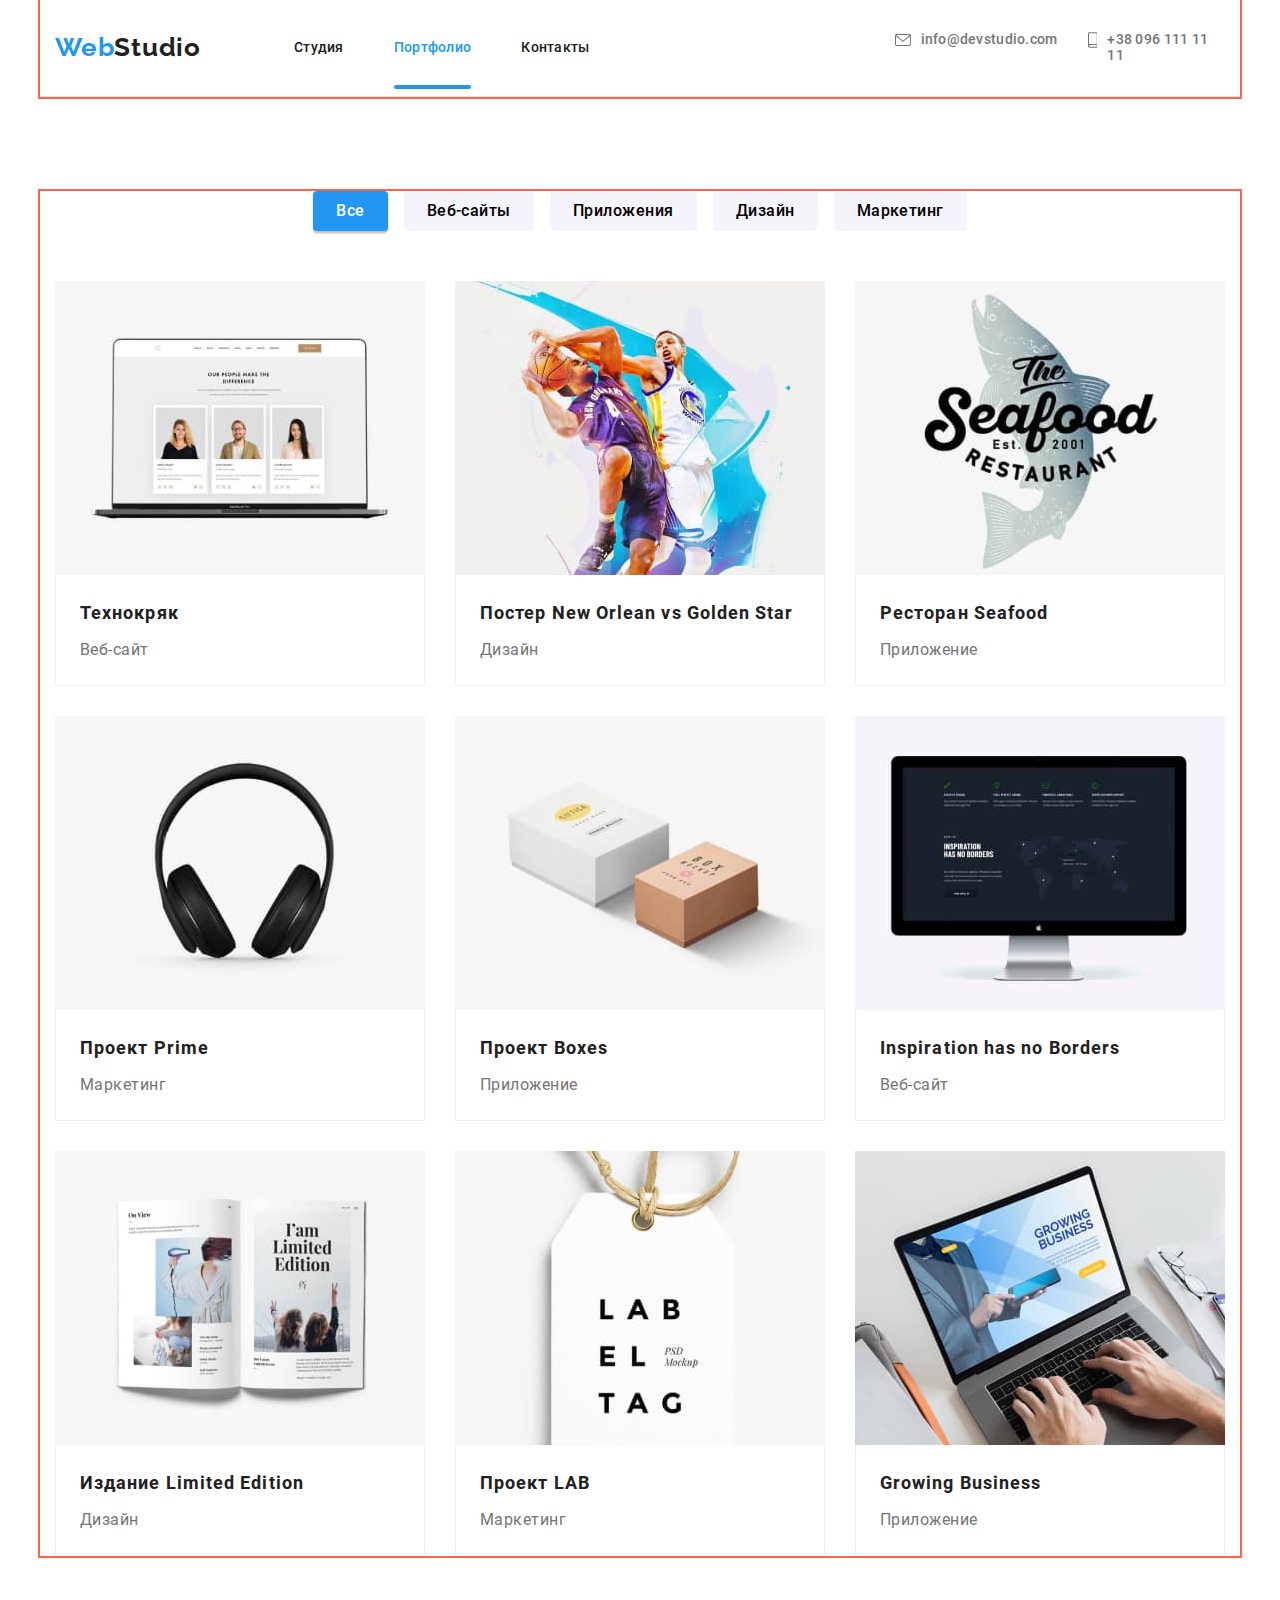
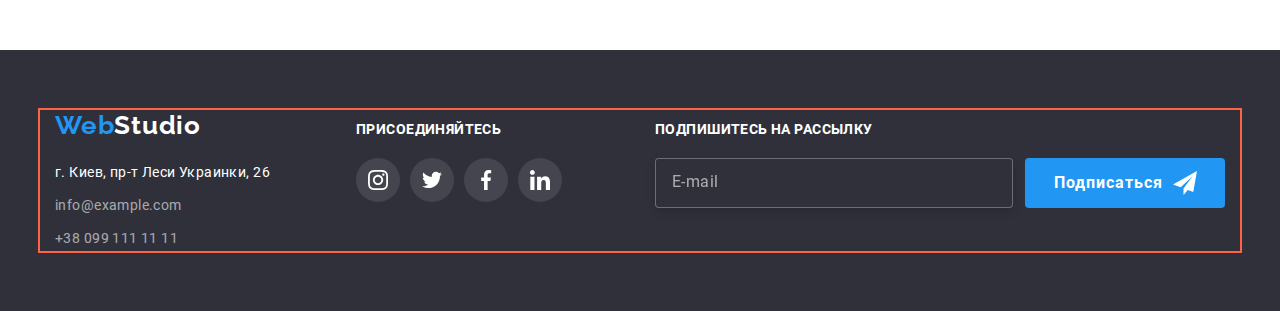
==== commit d8b5d216: "Добавляет модальное окно в моб.тел. и планшет" ====
--- a/portfolio.html
+++ b/portfolio.html
@@ -55,10 +55,10 @@
               <nav>
                 <ul class="navigation-set">
                   <li class="navigation-set__item">
-                    <a class="navigation-set__link is-active" href="./index.html">Студия</a>
+                    <a class="navigation-set__link" href="./index.html">Студия</a>
                   </li>
                   <li class="navigation-set__item">
-                    <a class="navigation-set__link" href="./portfolio.html">Портфолио</a>
+                    <a class="navigation-set__link is-active" href="./portfolio.html">Портфолио</a>
                   </li>
                   <li class="navigation-set__item">
                     <a class="navigation-set__link" href="">Контакты</a>
--- a/css/main.min.css
+++ b/css/main.min.css
@@ -1 +1 @@
-@font-face{font-family:"Roboto";font-style:normal;font-weight:400;src:url("../fonts/roboto-v30-latin_cyrillic-regular.eot");src:local(""),url("../fonts/roboto-v30-latin_cyrillic-regular.eot?#iefix") format("embedded-opentype"),url("../fonts/roboto-v30-latin_cyrillic-regular.woff2") format("woff2"),url("../fonts/roboto-v30-latin_cyrillic-regular.woff") format("woff"),url("../fonts/roboto-v30-latin_cyrillic-regular.ttf") format("truetype"),url("../fonts/roboto-v30-latin_cyrillic-regular.svg#Roboto") format("svg")}@font-face{font-family:"Roboto";font-style:normal;font-weight:500;src:url("../fonts/roboto-v30-latin_cyrillic-500.eot");src:local(""),url("../fonts/roboto-v30-latin_cyrillic-500.eot?#iefix") format("embedded-opentype"),url("../fonts/roboto-v30-latin_cyrillic-500.woff2") format("woff2"),url("../fonts/roboto-v30-latin_cyrillic-500.woff") format("woff"),url("../fonts/roboto-v30-latin_cyrillic-500.ttf") format("truetype"),url("../fonts/roboto-v30-latin_cyrillic-500.svg#Roboto") format("svg")}@font-face{font-family:"Roboto";font-style:normal;font-weight:700;src:url("../fonts/roboto-v30-latin_cyrillic-700.eot");src:local(""),url("../fonts/roboto-v30-latin_cyrillic-700.eot?#iefix") format("embedded-opentype"),url("../fonts/roboto-v30-latin_cyrillic-700.woff2") format("woff2"),url("../fonts/roboto-v30-latin_cyrillic-700.woff") format("woff"),url("../fonts/roboto-v30-latin_cyrillic-700.ttf") format("truetype"),url("../fonts/roboto-v30-latin_cyrillic-700.svg#Roboto") format("svg")}@font-face{font-family:"Roboto";font-style:normal;font-weight:900;src:url("../fonts/roboto-v30-latin_cyrillic-900.eot");src:local(""),url("../fonts/roboto-v30-latin_cyrillic-900.eot?#iefix") format("embedded-opentype"),url("../fonts/roboto-v30-latin_cyrillic-900.woff2") format("woff2"),url("../fonts/roboto-v30-latin_cyrillic-900.woff") format("woff"),url("../fonts/roboto-v30-latin_cyrillic-900.ttf") format("truetype"),url("../fonts/roboto-v30-latin_cyrillic-900.svg#Roboto") format("svg")}@font-face{font-family:"Raleway";font-style:normal;font-weight:400;src:url("../fonts/raleway-v27-latin-regular.eot");src:local(""),url("../fonts/raleway-v27-latin-regular.eot?#iefix") format("embedded-opentype"),url("../fonts/raleway-v27-latin-regular.woff2") format("woff2"),url("../fonts/raleway-v27-latin-regular.woff") format("woff"),url("../fonts/raleway-v27-latin-regular.ttf") format("truetype"),url("../fonts/raleway-v27-latin-regular.svg#Raleway") format("svg")}@font-face{font-family:"Raleway";font-style:normal;font-weight:700;src:url("../fonts/raleway-v27-latin-700.eot");src:local(""),url("../fonts/raleway-v27-latin-700.eot?#iefix") format("embedded-opentype"),url("../fonts/raleway-v27-latin-700.woff2") format("woff2"),url("../fonts/raleway-v27-latin-700.woff") format("woff"),url("../fonts/raleway-v27-latin-700.ttf") format("truetype"),url("../fonts/raleway-v27-latin-700.svg#Raleway") format("svg")}:root{--primary-color: #212121;--secondary-color: #757575;--accent-color: #2196F3;--accent-button-color: #fff;--hero-title-color: #fff;--business-txt-col: #fff;--modal-btn-close: #000000;--portf-overlay-txt: #fff;--footer-font-color: #fff;--link-footer-color: rgba(255, 255, 255, 0.6);--primary-bgr-color: #fff;--accent-bgr-color: #2196F3;--hero-butt-active: #188CE8;--border-custom-active: #188CE8;--bgr-custom-active: #188CE8;--hero-bgr-color: #C4C4C4;--modal-bgr-color: #fff;--modal-btn-bgr: #fff;--advant-iconbgr-col: #F5F4FA;--icon-bgr-color: #fff;--icon-color: #AFB1B8;--business-txt-bgr: rgba(47, 48, 58, 0.8);--clients-icon-bgr-col: #fff;--clients-icon-color: #AFB1B8;--clients-border-col: #AFB1B8;--portf-overlay-bgr: rgba(33, 150, 243, 0.9);--footer-bgr-color: #2F303A;--footer-icon-color: #fff;--team-bgr-color: #F5F4FA;--filter-butt-bgr-col: #F5F4FA;--border-bottom-header: #ECECEC;--border-bottom-card: #EEEEEE;--primary-font: "Roboto";--secondary-font: "Raleway"}.flex{display:-webkit-box;display:-ms-flexbox;display:flex}.temporary-hidden{display:none}.visually-hidden{position:absolute;width:1px;height:1px;margin:-1px;border:0;padding:0;white-space:nowrap;-webkit-clip-path:inset(100%);clip-path:inset(100%);clip:rect(0 0 0 0);overflow:hidden}html{-webkit-box-sizing:border-box;box-sizing:border-box}*,*::before,*::after{-webkit-box-sizing:inherit;box-sizing:inherit}body{margin:0;color:var(--primary-color);font-family:var(--primary-font),sans-serif;font-size:14px}.img{display:block;max-width:100%;height:auto}.list{list-style:none;padding:0;margin:0}.section{padding-top:60px;padding-bottom:60px;margin:0}@media screen and (min-width: 1200px){.section{padding-top:94px;padding-bottom:94px}}.section--no-padding-top{padding-top:0}.section--background-grey{background-color:var(--team-bgr-color)}.container{padding-left:15px;padding-right:15px;margin:0 auto;outline:2px solid tomato}@media screen and (min-width: 480px){.container{max-width:480px}}@media screen and (min-width: 768px){.container{max-width:768px}}@media screen and (min-width: 1200px){.container{max-width:1200px}}.container--flex{position:relative;display:-webkit-box;display:-ms-flexbox;display:flex;border-bottom:1px solid var(--border-bottom-header)}.logo{color:inherit;text-decoration:none;font-family:var(--secondary-font),sans-serif;font-weight:700;font-size:24px;line-height:1.17;letter-spacing:.03em}@media screen and (max-width: 767px){.logo{display:block;padding-top:16px;padding-bottom:16px}}@media screen and (min-width: 1200px){.logo{font-size:26px;line-height:1.19}}.logo__color{color:var(--accent-color)}.section-title{margin-top:0;margin-bottom:30px;font-weight:700;font-size:28px;line-height:1.18;text-align:center;letter-spacing:.03em}@media screen and (min-width: 1200px){.section-title{margin-bottom:50px;font-size:36px;line-height:1.17}}.section-subtitle{margin-top:0;margin-bottom:10px;font-weight:700;font-size:14px;line-height:1.14;letter-spacing:.03em;text-transform:uppercase}@media screen and (max-width: 767px){.section-subtitle{text-align:center}}.join__section-subtitle{margin-bottom:20px}.footer-submit__section-subtitle{margin-bottom:20px}.social-net{display:-webkit-box;display:-ms-flexbox;display:flex;width:206px;height:44px;padding:0;margin-top:0;margin-bottom:24px;margin-right:auto;margin-left:auto;-webkit-box-pack:center;-ms-flex-pack:center;justify-content:center;list-style:none}@media screen and (min-width: 1200px){.social-net{margin-bottom:30px}}.social-net__item:not(:last-child){margin-right:10px}.social-net__icon{display:-webkit-box;display:-ms-flexbox;display:flex;width:44px;height:44px;border-radius:50px;-webkit-box-align:center;-ms-flex-align:center;align-items:center;-webkit-box-pack:center;-ms-flex-pack:center;justify-content:center;background-color:var(--icon-bgr-color);color:var(--icon-color);-webkit-transition-property:color background-color;transition-property:color background-color;-webkit-transition-duration:250ms;transition-duration:250ms;-webkit-transition-timing-function:cubic-bezier(0.4, 0, 0.2, 1);transition-timing-function:cubic-bezier(0.4, 0, 0.2, 1)}.social-net__icon-color{fill:currentColor}.social-net__icon:hover,.social-net__icon:focus{background-color:var(--accent-color);color:var(--accent-button-color)}.header{display:-webkit-box;display:-ms-flexbox;display:flex;-webkit-box-align:center;-ms-flex-align:center;align-items:center;list-style:none;padding:0;margin:0}.burger-button{position:absolute;top:10px;right:15px;width:40px;height:40px;padding:0;margin:0;border:none;z-index:5;background-color:rgba(0,0,0,0)}.burger-button:hover,.burger-button:focus{fill:var(--accent-color)}@media screen and (min-width: 768px){.burger-button{display:none}}.burger-button__icon-close{display:none}.burger-button.is-open .burger-button__icon-close{display:block}.burger-button.is-open .burger-button__icon-menu{display:none}.mobile-menu{display:none;position:fixed;top:0;left:0;width:100%;height:100vh;z-index:4;overflow-y:scroll;padding:48px 80px 48px 40px;background-color:var(--primary-bgr-color)}@media screen and (min-width: 768px){.mobile-menu{height:100%;-webkit-box-align:center;-ms-flex-align:center;align-items:center}}@media screen and (max-width: 767px){.mobile-menu.is-open{display:-webkit-box;display:-ms-flexbox;display:flex;-webkit-box-orient:vertical;-webkit-box-direction:normal;-ms-flex-direction:column;flex-direction:column;-webkit-box-pack:justify;-ms-flex-pack:justify;justify-content:space-between;-webkit-box-shadow:0px 4px 8px rgba(0,0,0,.04),0px 2px 4px rgba(0,0,0,.08),0px 1px 3px rgba(0,0,0,.16);box-shadow:0px 4px 8px rgba(0,0,0,.04),0px 2px 4px rgba(0,0,0,.08),0px 1px 3px rgba(0,0,0,.16)}}@media screen and (min-width: 768px){.mobile-menu{display:-webkit-box;display:-ms-flexbox;display:flex;position:static;padding:0}}.navigation-set{display:-webkit-box;display:-ms-flexbox;display:flex;-webkit-box-orient:vertical;-webkit-box-direction:normal;-ms-flex-direction:column;flex-direction:column;row-gap:32px;list-style:none;padding:0}@media screen and (min-width: 768px){.navigation-set{-webkit-box-orient:horizontal;-webkit-box-direction:normal;-ms-flex-direction:row;flex-direction:row;-webkit-column-gap:50px;-moz-column-gap:50px;column-gap:50px;-webkit-box-align:center;-ms-flex-align:center;align-items:center;margin-left:88px}}@media screen and (min-width: 1200px){.navigation-set{margin-left:93px}}.navigation-set__link{color:inherit;text-decoration:none;font-weight:500;font-size:40px;line-height:1.18;letter-spacing:.02em;-webkit-transition-property:color;transition-property:color;-webkit-transition-duration:250ms;transition-duration:250ms;-webkit-transition-timing-function:cubic-bezier(0.4, 0, 0.2, 1);transition-timing-function:cubic-bezier(0.4, 0, 0.2, 1)}@media screen and (min-width: 768px){.navigation-set__link{display:block;padding-top:32px;padding-bottom:32px;font-size:14px;line-height:1.14}}.navigation-set__link:hover,.navigation-set__link:focus{color:var(--accent-color)}.is-active{position:relative;color:var(--accent-color)}@media screen and (min-width: 768px){.is-active::after{position:absolute;content:"";bottom:-1px;left:0;width:100%;height:4px;border-radius:2px;background-color:var(--accent-color)}}.header-contacts-set{display:-webkit-box;display:-ms-flexbox;display:flex;-webkit-box-orient:vertical;-webkit-box-direction:normal;-ms-flex-direction:column;flex-direction:column;row-gap:32px;padding:0;list-style:none;-webkit-transition-property:color;transition-property:color;-webkit-transition-duration:250ms;transition-duration:250ms;-webkit-transition-timing-function:cubic-bezier(0.4, 0, 0.2, 1);transition-timing-function:cubic-bezier(0.4, 0, 0.2, 1)}@media screen and (max-width: 767px){.header-contacts-set__item:first-child{-webkit-box-ordinal-group:3;-ms-flex-order:2;order:2;font-size:24px;line-height:1.17}.header-contacts-set__item:last-child{font-size:34px;line-height:1.18}.header-contacts-set__item:last-child .header-contacts-set__mail-phone{color:var(--accent-color)}}@media screen and (min-width: 768px){.header-contacts-set{row-gap:10px;margin-left:84px}}@media screen and (min-width: 1200px){.header-contacts-set{-webkit-box-orient:horizontal;-webkit-box-direction:normal;-ms-flex-direction:row;flex-direction:row;margin-left:305px}.header-contacts-set__item+.header-contacts-set__item{margin-left:30px}}.header-contacts-set__mail-phone{display:-webkit-box;display:-ms-flexbox;display:flex;text-decoration:none;font-weight:500;letter-spacing:.02em;color:var(--secondary-color)}@media screen and (min-width: 768px){.header-contacts-set__mail-phone{font-size:12px;line-height:1.17}}@media screen and (min-width: 1200px){.header-contacts-set__mail-phone{padding-top:32px;padding-bottom:32px;font-size:14px;line-height:1.14}}.header-contacts-set__icon{display:none;fill:currentColor}@media screen and (min-width: 768px){.header-contacts-set__icon{display:block;margin-right:8px}}@media screen and (min-width: 1200px){.header-contacts-set__icon{margin-right:10px}}.header-contacts-set__icon--add-top-marg{margin-top:2px}.header-contacts-set__mail-phone:hover,.header-contacts-set__mail-phone:focus{color:var(--accent-color)}.mobile-menu-social{display:-webkit-box;display:-ms-flexbox;display:flex;-ms-flex-wrap:wrap;flex-wrap:wrap;width:100%;list-style:none;padding:0}@media screen and (min-width: 768px){.mobile-menu-social{display:none}}.mobile-menu-social__item:not(:last-child){padding-right:10px;border-right:1px solid rgba(33,33,33,.2)}.mobile-menu-social__item:not(:first-child){padding-left:10px}.mobile-menu-social__links{text-decoration:none;font-weight:500;font-size:18px;line-height:1.22;letter-spacing:.02em;color:var(--accent-color)}.hero{margin-left:auto;margin-right:auto;text-align:center}.overlay{max-width:1600px;height:600px;margin-left:auto;margin-right:auto;background:-webkit-gradient(linear, left top, right top, from(rgba(47, 48, 58, 0.4)), to(rgba(47, 48, 58, 0.4))),url("../images/bgr-image-optim.jpg");background:linear-gradient(to right, rgba(47, 48, 58, 0.4), rgba(47, 48, 58, 0.4)),url("../images/bgr-image-optim.jpg");background-repeat:no-repeat;background-position:center;background-size:cover;background-color:var(--hero-bgr-color)}@media screen and (min-width: 480px)and (max-width: 1199px){.overlay{max-width:1199px;height:400px}}.hero-title{margin-top:0;margin-bottom:30px;padding-top:118px;color:var(--hero-title-color);font-weight:900;font-size:26px;line-height:1.62;letter-spacing:.06em;text-transform:uppercase}@media screen and (min-width: 1200px){.hero-title{padding-top:200px;font-size:44px;line-height:1.36}}.hero-button{display:inline-block;border-radius:4px;border:1px solid rgba(0,0,0,0);padding:10px 32px;min-width:200px;color:var(--accent-button-color);background-color:var(--accent-bgr-color);font-family:inherit;font-weight:700;font-size:16px;line-height:1.875;letter-spacing:.06em;-webkit-transition-property:background-color;transition-property:background-color;-webkit-transition-duration:250ms;transition-duration:250ms;-webkit-transition-timing-function:cubic-bezier(0.4, 0, 0.2, 1);transition-timing-function:cubic-bezier(0.4, 0, 0.2, 1)}.hero-button:hover,.hero-button:focus{background-color:var(--hero-butt-active);cursor:pointer}.backdrop{position:fixed;top:0;left:0;width:100%;height:100%;z-index:3;opacity:1;-webkit-transition-property:opacity;transition-property:opacity;-webkit-transition-duration:250ms;transition-duration:250ms;-webkit-transition-timing-function:cubic-bezier(0.4, 0, 0.2, 1);transition-timing-function:cubic-bezier(0.4, 0, 0.2, 1);background-color:rgba(0,0,0,.2)}.backdrop.is-hidden{opacity:0;pointer-events:none}.backdrop.is-hidden .modal{-webkit-transform:translate(-50%, -50%) scale(0.8);transform:translate(-50%, -50%) scale(0.8)}.modal{position:absolute;top:50%;left:50%;-webkit-transform:translate(-50%, -50%);transform:translate(-50%, -50%);width:450px;height:609px;-webkit-transform:translate(-50%, -50%) scale(1);transform:translate(-50%, -50%) scale(1);-webkit-transition-property:-webkit-transform;transition-property:-webkit-transform;transition-property:transform;transition-property:transform, -webkit-transform;-webkit-transition-duration:250ms;transition-duration:250ms;-webkit-transition-timing-function:cubic-bezier(0.4, 0, 0.2, 1);transition-timing-function:cubic-bezier(0.4, 0, 0.2, 1);border-radius:4px;-webkit-box-shadow:0px 1px 3px rgba(0,0,0,.12),0px 1px 1px rgba(0,0,0,.14),0px 2px 1px rgba(0,0,0,.2);box-shadow:0px 1px 3px rgba(0,0,0,.12),0px 1px 1px rgba(0,0,0,.14),0px 2px 1px rgba(0,0,0,.2);background-color:var(--modal-bgr-color)}@media screen and (min-width: 1200px){.modal{width:528px;height:581px}}.modal-slogan{padding:40px 40px 12px 40px;margin:0;font-weight:700;font-size:20px;line-height:1.5;text-align:center;letter-spacing:.03em;color:var(--primary-color)}@media screen and (min-width: 1200px){.modal-slogan{line-height:1.15}}.close-modal-btn{position:absolute;top:8px;right:8px;width:30px;height:30px;border:1px solid rgba(0,0,0,.1);border-radius:50%;display:-webkit-box;display:-ms-flexbox;display:flex;padding:0;-webkit-box-align:center;-ms-flex-align:center;align-items:center;-webkit-box-pack:center;-ms-flex-pack:center;justify-content:center;background-color:var(--modal-btn-bgr)}.close-modal-btn__icon{fill:var(--modal-btn-close);-webkit-transition-property:fill;transition-property:fill;-webkit-transition-duration:250ms;transition-duration:250ms;-webkit-transition-timing-function:cubic-bezier(0.4, 0, 0.2, 1);transition-timing-function:cubic-bezier(0.4, 0, 0.2, 1)}.close-modal-btn:hover .close-modal-btn__icon{fill:var(--accent-color)}.modal-form{width:528px}.form-set{position:absolute;width:448px;top:75px;left:40px}.field-block-wrap{margin-bottom:10px}.field-block-wrap__label{display:block;width:100%;margin-bottom:4px;text-align:left;font-size:12px;line-height:1.17;letter-spacing:.01em;color:var(--secondary-color)}.field-block-wrap__field{position:relative;display:-webkit-box;display:-ms-flexbox;display:flex;-webkit-box-orient:vertical;-webkit-box-direction:normal;-ms-flex-direction:column;flex-direction:column}.field-block-wrap__input{height:40px;padding:0 0 0 42px;border:1px solid rgba(33,33,33,.2);border-radius:4px;outline:rgba(0,0,0,0);-webkit-transition-property:border;transition-property:border;-webkit-transition-duration:250ms;transition-duration:250ms;-webkit-transition-timing-function:cubic-bezier(0.4, 0, 0.2, 1);transition-timing-function:cubic-bezier(0.4, 0, 0.2, 1)}.field-block-wrap__input:focus,.field-block-wrap__input:hover{border:1px solid var(--accent-color)}.field-block-wrap__icon{position:absolute;top:11px;left:12px;-webkit-transition-property:fill;transition-property:fill;-webkit-transition-duration:250ms;transition-duration:250ms;-webkit-transition-timing-function:cubic-bezier(0.4, 0, 0.2, 1);transition-timing-function:cubic-bezier(0.4, 0, 0.2, 1)}.field-block-wrap__input:focus+.field-block-wrap__icon{fill:var(--accent-color)}.field-block-wrap__input:hover+.field-block-wrap__icon{fill:var(--accent-color)}.field-block-wrap__textarea-field{height:120px}.field-block-wrap__textarea{width:100%;height:100%;padding:12px 16px;border:1px solid rgba(33,33,33,.2);border-radius:4px;resize:none;outline:none;font-size:14px;line-height:1.14;letter-spacing:.01em;color:rgba(117,117,117,.5);-webkit-transition-property:border;transition-property:border;-webkit-transition-duration:250ms;transition-duration:250ms;-webkit-transition-timing-function:cubic-bezier(0.4, 0, 0.2, 1);transition-timing-function:cubic-bezier(0.4, 0, 0.2, 1)}.field-block-wrap__textarea:focus,.field-block-wrap__textarea:hover{border:1px solid var(--accent-color)}.agreement-wrap{margin-top:20px}.custom-checkbox{display:-webkit-box;display:-ms-flexbox;display:flex;-webkit-box-align:center;-ms-flex-align:center;align-items:center;-webkit-box-pack:center;-ms-flex-pack:center;justify-content:center}.custom-checkbox__icon{margin-right:8px;border:2px solid var(--primary-color);border-radius:2px}.custom-checkbox__input:checked+.custom-checkbox__icon{border:2px solid var(--border-custom-active);background-color:var(--bgr-custom-active)}.custom-checkbox__label{display:-webkit-box;display:-ms-flexbox;display:flex;-webkit-box-align:center;-ms-flex-align:center;align-items:center;line-height:1.7;letter-spacing:.03em;color:var(--secondary-color)}.custom-checkbox__link{text-decoration:none}.custom-checkbox__link-text{position:relative;color:var(--accent-color)}.custom-checkbox__link-text::after{position:absolute;content:"";bottom:1px;left:0;width:100%;height:1px;background-color:var(--accent-color)}.modal-submit-button{margin-top:30px;padding:10px 55px 10px 56px;font-weight:700;font-size:16px;line-height:1.88;text-align:center;letter-spacing:.06em;color:var(--accent-button-color);background:var(--accent-bgr-color);-webkit-box-shadow:0px 4px 4px rgba(0,0,0,.15);box-shadow:0px 4px 4px rgba(0,0,0,.15);border:rgba(0,0,0,0);border-radius:4px;-webkit-transition-property:background-color;transition-property:background-color;-webkit-transition-duration:250ms;transition-duration:250ms;-webkit-transition-timing-function:cubic-bezier(0.4, 0, 0.2, 1);transition-timing-function:cubic-bezier(0.4, 0, 0.2, 1)}.modal-submit-button:hover,.modal-submit-button:focus{background-color:var(--hero-butt-active);cursor:pointer;outline:rgba(0,0,0,0)}.advant-set{display:-webkit-box;display:-ms-flexbox;display:flex;-webkit-box-orient:vertical;-webkit-box-direction:normal;-ms-flex-direction:column;flex-direction:column;row-gap:30px;list-style:none;padding:0;margin:0}@media screen and (min-width: 768px){.advant-set{-webkit-box-orient:horizontal;-webkit-box-direction:normal;-ms-flex-direction:row;flex-direction:row;-ms-flex-wrap:wrap;flex-wrap:wrap;row-gap:30px;-webkit-column-gap:30px;-moz-column-gap:30px;column-gap:30px}}.advant-set__item{-ms-flex-preferred-size:calc((100% - 90px)/4);flex-basis:calc((100% - 90px)/4)}.advant-set__icon-wrapper{display:-webkit-box;display:-ms-flexbox;display:flex;-webkit-box-align:center;-ms-flex-align:center;align-items:center;-webkit-box-pack:center;-ms-flex-pack:center;justify-content:center;height:120px;margin-bottom:30px;border-radius:4px;background:var(--advant-iconbgr-col)}@media screen and (min-width: 480px){.advant-set__icon-wrapper{max-width:450px;height:120px;border-radius:4px}}@media screen and (min-width: 768px){.advant-set__icon-wrapper{width:354px}}@media screen and (min-width: 1200px){.advant-set__icon-wrapper{width:270px}}.advant-set__paragraph{margin-top:0;margin-bottom:0;color:var(--secondary-color);line-height:1.71;letter-spacing:.03em}.block-hidden{display:none}@media screen and (min-width: 1200px){.block-hidden{display:block}}.business-set{display:-webkit-box;display:-ms-flexbox;display:flex;list-style:none;padding:0;margin:0}.business-set__item:not(:last-child){margin-right:30px}.business-set__image-wrapper{position:relative}.business-set__image{display:block}.business-set__text{position:absolute;bottom:0;width:100%;padding:27px 0;margin:0;font-weight:700;line-height:1.14;text-align:center;letter-spacing:.03em;text-transform:uppercase;color:var(--business-txt-col);background-color:var(--business-txt-bgr)}.team-set{display:-webkit-box;display:-ms-flexbox;display:flex;-webkit-box-orient:vertical;-webkit-box-direction:normal;-ms-flex-direction:column;flex-direction:column;row-gap:30px;list-style:none;padding:0;margin:0}@media screen and (min-width: 768px){.team-set{-webkit-box-orient:horizontal;-webkit-box-direction:normal;-ms-flex-direction:row;flex-direction:row;-ms-flex-wrap:wrap;flex-wrap:wrap;-webkit-column-gap:30px;-moz-column-gap:30px;column-gap:30px;row-gap:30px}}@media screen and (min-width: 1200px){.team-set{-webkit-box-orient:horizontal;-webkit-box-direction:normal;-ms-flex-direction:row;flex-direction:row;-webkit-column-gap:30px;-moz-column-gap:30px;column-gap:30px}}.team-set__item{background:var(--primary-bgr-color);-webkit-box-shadow:0px 1px 3px rgba(0,0,0,.12),0px 1px 1px rgba(0,0,0,.14),0px 2px 1px rgba(0,0,0,.2);box-shadow:0px 1px 3px rgba(0,0,0,.12),0px 1px 1px rgba(0,0,0,.14),0px 2px 1px rgba(0,0,0,.2);border-radius:0px 0px 4px 4px}.team-set__image{display:block;width:100%}@media screen and (min-width: 768px){.team-set__image{width:354px}}@media screen and (min-width: 1200px){.team-set__image{width:270px}}.team-set__member-wrapper{padding:30px 0 16px 0}.team-set__name{margin-top:0;margin-bottom:10px;text-align:center;font-weight:500;font-size:16px;line-height:1.19;letter-spacing:.03em}.team-set__text{margin:0;text-align:center;font-size:16px;line-height:1.19;letter-spacing:.03em;color:var(--secondary-color)}.clients-set{display:-webkit-box;display:-ms-flexbox;display:flex;-ms-flex-wrap:wrap;flex-wrap:wrap;gap:30px;padding:0;margin:0 auto;list-style:none}@media screen and (min-width: 1200px){.clients-set{display:-webkit-box;display:-ms-flexbox;display:flex;-ms-flex-wrap:nowrap;flex-wrap:nowrap}}.clients-set__item{-ms-flex-preferred-size:calc((100% - 30px)/2);flex-basis:calc((100% - 30px)/2)}@media screen and (min-width: 768px){.clients-set__item{-ms-flex-preferred-size:calc((100% - 60px)/3);flex-basis:calc((100% - 60px)/3)}}.clients-set__link{display:-webkit-box;display:-ms-flexbox;display:flex;height:92px;-webkit-box-align:center;-ms-flex-align:center;align-items:center;-webkit-box-pack:center;-ms-flex-pack:center;justify-content:center;border:1px solid var(--clients-border-col);border-radius:4px;background-color:var(--clients-icon-bgr-col);color:var(--clients-icon-color);-webkit-transition-property:color border;transition-property:color border;-webkit-transition-duration:250ms;transition-duration:250ms;-webkit-transition-timing-function:cubic-bezier(0.4, 0, 0.2, 1);transition-timing-function:cubic-bezier(0.4, 0, 0.2, 1)}.clients-set__link:hover{border:1px solid var(--accent-color);color:var(--accent-color)}.clients-set__icon{fill:currentColor}.footer{padding:60px 0;color:var(--footer-font-color);background-color:var(--footer-bgr-color)}.footer-set{display:-webkit-box;display:-ms-flexbox;display:flex;-webkit-box-orient:vertical;-webkit-box-direction:normal;-ms-flex-direction:column;flex-direction:column;row-gap:60px;-webkit-box-align:center;-ms-flex-align:center;align-items:center;padding:0;margin:0;list-style:none;text-align:center}@media screen and (min-width: 768px){.footer-set{-webkit-box-orient:horizontal;-webkit-box-direction:normal;-ms-flex-direction:row;flex-direction:row;-ms-flex-wrap:wrap;flex-wrap:wrap;-webkit-box-align:start;-ms-flex-align:start;align-items:flex-start}}@media screen and (min-width: 1200px){.footer-set{-ms-flex-wrap:nowrap;flex-wrap:nowrap;text-align:left}}.footer-set__logo-address{width:100%}@media screen and (min-width: 768px){.footer-set__logo-address{width:232px;margin-left:76px}}@media screen and (min-width: 1200px){.footer-set__logo-address{margin-left:0}}.footer-set__social-link{width:100%}@media screen and (min-width: 768px){.footer-set__social-link{width:206px;margin-left:165px;margin-top:5px}}@media screen and (min-width: 1200px){.footer-set__social-link{margin-left:70px;margin-top:12px}}.footer-set__submit{-webkit-box-orient:vertical;-webkit-box-direction:normal;-ms-flex-direction:column;flex-direction:column;width:100%}@media screen and (min-width: 768px){.footer-set__submit{width:450px;margin-left:166px}}@media screen and (min-width: 1200px){.footer-set__submit{width:570px;margin-left:93px;margin-top:12px}}.footer-contacts-set{font-style:normal;list-style:none;padding:0;margin-top:20px}.footer-contacts-set__item:not(:first-child){margin-top:9px}.footer-contacts-set__address{margin:0;line-height:1.71;letter-spacing:.03em}.footer-contacts-set__link{color:var(--link-footer-color);text-decoration:none;line-height:1.71;letter-spacing:.03em;-webkit-transition-property:color;transition-property:color;-webkit-transition-duration:250ms;transition-duration:250ms;-webkit-transition-timing-function:cubic-bezier(0.4, 0, 0.2, 1);transition-timing-function:cubic-bezier(0.4, 0, 0.2, 1)}.footer-contacts-set__link:hover,.footer-contacts-set__link:focus{color:var(--accent-color)}.social-net__icon--different-colors{background-color:rgba(255,255,255,.1);color:var(--footer-icon-color)}.submit-set{display:block;list-style:none;padding:0;margin:0}@media screen and (min-width: 1200px){.submit-set{display:-webkit-box;display:-ms-flexbox;display:flex}}.submit-set__email-form{height:50px;margin:20px auto;border:1px solid rgba(255,255,255,.3);-webkit-filter:drop-shadow(0px 4px 4px rgba(0, 0, 0, 0.15));filter:drop-shadow(0px 4px 4px rgba(0, 0, 0, 0.15));border-radius:4px;background-color:var(--footer-bgr-color)}@media screen and (min-width: 1200px){.submit-set__email-form{width:358px;margin:0}}.submit-set__email-input{width:100%;padding:15px 0px 15px 16px;background-color:var(--footer-bgr-color);border:rgba(0,0,0,0);outline:rgba(0,0,0,0);border-radius:4px;color:rgba(255,255,255,.6)}.submit-set__email-input::-webkit-input-placeholder{font-size:16px;line-height:1.25;letter-spacing:.03em;color:rgba(255,255,255,.6)}.submit-set__email-input::-moz-placeholder{font-size:16px;line-height:1.25;letter-spacing:.03em;color:rgba(255,255,255,.6)}.submit-set__email-input:-ms-input-placeholder{font-size:16px;line-height:1.25;letter-spacing:.03em;color:rgba(255,255,255,.6)}.submit-set__email-input::-ms-input-placeholder{font-size:16px;line-height:1.25;letter-spacing:.03em;color:rgba(255,255,255,.6)}.submit-set__email-input::placeholder{font-size:16px;line-height:1.25;letter-spacing:.03em;color:rgba(255,255,255,.6)}.submit-set__button-container{position:relative;width:200px;height:50px;margin-left:auto;margin-right:auto}@media screen and (min-width: 1200px){.submit-set__button-container{margin-left:12px}}.submit-set__button{padding:10px 62px 10px 29px;font-weight:700;font-size:16px;line-height:1.875;letter-spacing:.06em;color:var(--footer-font-color);background-color:var(--accent-bgr-color);border-color:var(--accent-color);border-radius:4px;border:none}.submit-set__button-icon{position:absolute;top:13px;right:28px}.portfolio-menu{display:-webkit-box;display:-ms-flexbox;display:flex;-ms-flex-wrap:wrap;flex-wrap:wrap;row-gap:15px;-webkit-column-gap:8px;-moz-column-gap:8px;column-gap:8px;list-style:none;padding:0;margin:0 0 40px 0;-webkit-box-pack:start;-ms-flex-pack:start;justify-content:flex-start}@media screen and (min-width: 768px){.portfolio-menu{-ms-flex-wrap:nowrap;flex-wrap:nowrap;-webkit-box-pack:center;-ms-flex-pack:center;justify-content:center;margin:0 0 30px 0}}@media screen and (min-width: 1200px){.portfolio-menu{margin:0 0 50px 0}}.portfolio-menu__item:not(:last-child){margin-right:8px}.portfolio-menu__button{display:inline-block;border-radius:4px;border:1px solid rgba(0,0,0,0);padding:6px 22px;background-color:var(--filter-butt-bgr-col);font-family:inherit;font-weight:500;font-size:16px;line-height:1.63;text-align:center;letter-spacing:.03em;-webkit-transition-property:color background-color box-shadow cursor;transition-property:color background-color box-shadow cursor;-webkit-transition-duration:250ms;transition-duration:250ms;-webkit-transition-timing-function:cubic-bezier(0.4, 0, 0.2, 1);transition-timing-function:cubic-bezier(0.4, 0, 0.2, 1)}.portfolio-menu__button--current{color:var(--accent-button-color);background-color:var(--accent-bgr-color);-webkit-box-shadow:0px 3px 1px rgba(0,0,0,.1),0px 1px 2px rgba(0,0,0,.08),0px 2px 2px rgba(0,0,0,.12);box-shadow:0px 3px 1px rgba(0,0,0,.1),0px 1px 2px rgba(0,0,0,.08),0px 2px 2px rgba(0,0,0,.12)}.portfolio-menu__button:hover,.portfolio-menu__button:focus{color:var(--accent-button-color);background-color:var(--accent-bgr-color);-webkit-box-shadow:0px 3px 1px rgba(0,0,0,.1),0px 1px 2px rgba(0,0,0,.08),0px 2px 2px rgba(0,0,0,.12);box-shadow:0px 3px 1px rgba(0,0,0,.1),0px 1px 2px rgba(0,0,0,.08),0px 2px 2px rgba(0,0,0,.12);cursor:pointer}.portfolio-cards-set{display:-webkit-box;display:-ms-flexbox;display:flex;-ms-flex-wrap:wrap;flex-wrap:wrap;row-gap:30px;list-style:none;padding:0;margin:0}@media screen and (min-width: 768px){.portfolio-cards-set{-webkit-column-gap:30px;-moz-column-gap:30px;column-gap:30px}}@media screen and (min-width: 1200px){.portfolio-cards-set{-webkit-column-gap:30px;-moz-column-gap:30px;column-gap:30px}}.portfolio-card{width:100%;-webkit-transition-property:-webkit-box-shadow cursor;transition-property:-webkit-box-shadow cursor;transition-property:box-shadow cursor;transition-property:box-shadow cursor, -webkit-box-shadow cursor;-webkit-transition-duration:250ms;transition-duration:250ms;-webkit-transition-timing-function:cubic-bezier(0.4, 0, 0.2, 1);transition-timing-function:cubic-bezier(0.4, 0, 0.2, 1)}@media screen and (min-width: 768px){.portfolio-card{-ms-flex-preferred-size:calc((100% - 30px)/2);flex-basis:calc((100% - 30px)/2)}}@media screen and (min-width: 1200px){.portfolio-card{-ms-flex-preferred-size:calc((100% - 60px)/3);flex-basis:calc((100% - 60px)/3)}}.portfolio-card:hover{-webkit-box-shadow:0px 1px 1px rgba(0,0,0,.12),0px 4px 4px rgba(0,0,0,.06),1px 4px 6px rgba(0,0,0,.16);box-shadow:0px 1px 1px rgba(0,0,0,.12),0px 4px 4px rgba(0,0,0,.06),1px 4px 6px rgba(0,0,0,.16)}.portfolio-card__image-box{position:relative;overflow:hidden}.portfolio-card__image{display:block;width:100%}@media screen and (min-width: 768px){.portfolio-card__image{width:354px}}@media screen and (min-width: 1200px){.portfolio-card__image{width:370px}}.portfolio-card__overlay{position:absolute;top:0;left:0;width:100%;height:100%;background-color:var(--portf-overlay-bgr);-webkit-transform:translateY(100%);transform:translateY(100%);-webkit-transition-property:-webkit-transform;transition-property:-webkit-transform;transition-property:transform;transition-property:transform, -webkit-transform;-webkit-transition-duration:250ms;transition-duration:250ms;-webkit-transition-timing-function:cubic-bezier(0.4, 0, 0.2, 1);transition-timing-function:cubic-bezier(0.4, 0, 0.2, 1)}.portfolio-card__link{color:inherit;text-decoration:none}@media screen and (min-width: 768px){.portfolio-card__link{display:-webkit-box;display:-ms-flexbox;display:flex;-webkit-box-orient:vertical;-webkit-box-direction:normal;-ms-flex-direction:column;flex-direction:column;height:100%}}.portfolio-card__link:hover .portfolio-card__overlay{-webkit-transform:translateY(0);transform:translateY(0)}.portfolio-card__overlay-text{margin:0;padding:77px 24px;font-size:18px;line-height:1.56;letter-spacing:.03em;color:var(--portf-overlay-txt)}@media screen and (min-width: 1200px){.portfolio-card__overlay-text{padding:63px 24px}}.portfolio-card__title{display:block;padding:20px 24px;border-right:1px solid var(--border-bottom-card);border-bottom:1px solid var(--border-bottom-card);border-left:1px solid var(--border-bottom-card)}@media screen and (min-width: 768px){.portfolio-card__title{-webkit-box-flex:1;-ms-flex-positive:1;flex-grow:1}}.portfolio-card__name{margin-top:0;margin-right:0;margin-bottom:4px;margin-left:0;font-weight:700;font-size:18px;line-height:2;letter-spacing:.06em}.portfolio-card__paragraph{margin:0;color:var(--secondary-color);font-size:16px;line-height:1.88;letter-spacing:.03em}/*# sourceMappingURL=main.min.css.map */+@font-face{font-family:"Roboto";font-style:normal;font-weight:400;src:url("../fonts/roboto-v30-latin_cyrillic-regular.eot");src:local(""),url("../fonts/roboto-v30-latin_cyrillic-regular.eot?#iefix") format("embedded-opentype"),url("../fonts/roboto-v30-latin_cyrillic-regular.woff2") format("woff2"),url("../fonts/roboto-v30-latin_cyrillic-regular.woff") format("woff"),url("../fonts/roboto-v30-latin_cyrillic-regular.ttf") format("truetype"),url("../fonts/roboto-v30-latin_cyrillic-regular.svg#Roboto") format("svg")}@font-face{font-family:"Roboto";font-style:normal;font-weight:500;src:url("../fonts/roboto-v30-latin_cyrillic-500.eot");src:local(""),url("../fonts/roboto-v30-latin_cyrillic-500.eot?#iefix") format("embedded-opentype"),url("../fonts/roboto-v30-latin_cyrillic-500.woff2") format("woff2"),url("../fonts/roboto-v30-latin_cyrillic-500.woff") format("woff"),url("../fonts/roboto-v30-latin_cyrillic-500.ttf") format("truetype"),url("../fonts/roboto-v30-latin_cyrillic-500.svg#Roboto") format("svg")}@font-face{font-family:"Roboto";font-style:normal;font-weight:700;src:url("../fonts/roboto-v30-latin_cyrillic-700.eot");src:local(""),url("../fonts/roboto-v30-latin_cyrillic-700.eot?#iefix") format("embedded-opentype"),url("../fonts/roboto-v30-latin_cyrillic-700.woff2") format("woff2"),url("../fonts/roboto-v30-latin_cyrillic-700.woff") format("woff"),url("../fonts/roboto-v30-latin_cyrillic-700.ttf") format("truetype"),url("../fonts/roboto-v30-latin_cyrillic-700.svg#Roboto") format("svg")}@font-face{font-family:"Roboto";font-style:normal;font-weight:900;src:url("../fonts/roboto-v30-latin_cyrillic-900.eot");src:local(""),url("../fonts/roboto-v30-latin_cyrillic-900.eot?#iefix") format("embedded-opentype"),url("../fonts/roboto-v30-latin_cyrillic-900.woff2") format("woff2"),url("../fonts/roboto-v30-latin_cyrillic-900.woff") format("woff"),url("../fonts/roboto-v30-latin_cyrillic-900.ttf") format("truetype"),url("../fonts/roboto-v30-latin_cyrillic-900.svg#Roboto") format("svg")}@font-face{font-family:"Raleway";font-style:normal;font-weight:400;src:url("../fonts/raleway-v27-latin-regular.eot");src:local(""),url("../fonts/raleway-v27-latin-regular.eot?#iefix") format("embedded-opentype"),url("../fonts/raleway-v27-latin-regular.woff2") format("woff2"),url("../fonts/raleway-v27-latin-regular.woff") format("woff"),url("../fonts/raleway-v27-latin-regular.ttf") format("truetype"),url("../fonts/raleway-v27-latin-regular.svg#Raleway") format("svg")}@font-face{font-family:"Raleway";font-style:normal;font-weight:700;src:url("../fonts/raleway-v27-latin-700.eot");src:local(""),url("../fonts/raleway-v27-latin-700.eot?#iefix") format("embedded-opentype"),url("../fonts/raleway-v27-latin-700.woff2") format("woff2"),url("../fonts/raleway-v27-latin-700.woff") format("woff"),url("../fonts/raleway-v27-latin-700.ttf") format("truetype"),url("../fonts/raleway-v27-latin-700.svg#Raleway") format("svg")}:root{--primary-color: #212121;--secondary-color: #757575;--accent-color: #2196F3;--accent-button-color: #fff;--hero-title-color: #fff;--business-txt-col: #fff;--modal-btn-close: #000000;--portf-overlay-txt: #fff;--footer-font-color: #fff;--link-footer-color: rgba(255, 255, 255, 0.6);--primary-bgr-color: #fff;--accent-bgr-color: #2196F3;--hero-butt-active: #188CE8;--border-custom-active: #188CE8;--bgr-custom-active: #188CE8;--hero-bgr-color: #C4C4C4;--modal-bgr-color: #fff;--modal-btn-bgr: #fff;--advant-iconbgr-col: #F5F4FA;--icon-bgr-color: #fff;--icon-color: #AFB1B8;--business-txt-bgr: rgba(47, 48, 58, 0.8);--clients-icon-bgr-col: #fff;--clients-icon-color: #AFB1B8;--clients-border-col: #AFB1B8;--portf-overlay-bgr: rgba(33, 150, 243, 0.9);--footer-bgr-color: #2F303A;--footer-icon-color: #fff;--team-bgr-color: #F5F4FA;--filter-butt-bgr-col: #F5F4FA;--border-bottom-header: #ECECEC;--border-bottom-card: #EEEEEE;--primary-font: "Roboto";--secondary-font: "Raleway"}.flex{display:-webkit-box;display:-ms-flexbox;display:flex}.temporary-hidden{display:none}.visually-hidden{position:absolute;width:1px;height:1px;margin:-1px;border:0;padding:0;white-space:nowrap;-webkit-clip-path:inset(100%);clip-path:inset(100%);clip:rect(0 0 0 0);overflow:hidden}html{-webkit-box-sizing:border-box;box-sizing:border-box}*,*::before,*::after{-webkit-box-sizing:inherit;box-sizing:inherit}body{margin:0;color:var(--primary-color);font-family:var(--primary-font),sans-serif;font-size:14px}body.modal-open{overflow:hidden}.img{display:block;max-width:100%;height:auto}.list{list-style:none;padding:0;margin:0}.section{padding-top:60px;padding-bottom:60px;margin:0}@media screen and (min-width: 1200px){.section{padding-top:94px;padding-bottom:94px}}.section--no-padding-top{padding-top:0}.section--background-grey{background-color:var(--team-bgr-color)}.container{padding-left:15px;padding-right:15px;margin:0 auto;outline:2px solid tomato}@media screen and (min-width: 480px){.container{max-width:480px}}@media screen and (min-width: 768px){.container{max-width:768px}}@media screen and (min-width: 1200px){.container{max-width:1200px}}.container--flex{position:relative;display:-webkit-box;display:-ms-flexbox;display:flex;border-bottom:1px solid var(--border-bottom-header)}.logo{color:inherit;text-decoration:none;font-family:var(--secondary-font),sans-serif;font-weight:700;font-size:24px;line-height:1.17;letter-spacing:.03em}@media screen and (max-width: 767px){.logo{display:block;padding-top:16px;padding-bottom:16px}}@media screen and (min-width: 1200px){.logo{font-size:26px;line-height:1.19}}.logo__color{color:var(--accent-color)}.section-title{margin-top:0;margin-bottom:30px;font-weight:700;font-size:28px;line-height:1.18;text-align:center;letter-spacing:.03em}@media screen and (min-width: 1200px){.section-title{margin-bottom:50px;font-size:36px;line-height:1.17}}.section-subtitle{margin-top:0;margin-bottom:10px;font-weight:700;font-size:14px;line-height:1.14;letter-spacing:.03em;text-transform:uppercase}@media screen and (max-width: 767px){.section-subtitle{text-align:center}}.join__section-subtitle{margin-bottom:20px}.footer-submit__section-subtitle{margin-bottom:20px}.social-net{display:-webkit-box;display:-ms-flexbox;display:flex;width:206px;height:44px;padding:0;margin-top:0;margin-bottom:24px;margin-right:auto;margin-left:auto;-webkit-box-pack:center;-ms-flex-pack:center;justify-content:center;list-style:none}@media screen and (min-width: 1200px){.social-net{margin-bottom:30px}}.social-net__item:not(:last-child){margin-right:10px}.social-net__icon{display:-webkit-box;display:-ms-flexbox;display:flex;width:44px;height:44px;border-radius:50px;-webkit-box-align:center;-ms-flex-align:center;align-items:center;-webkit-box-pack:center;-ms-flex-pack:center;justify-content:center;background-color:var(--icon-bgr-color);color:var(--icon-color);-webkit-transition-property:color background-color;transition-property:color background-color;-webkit-transition-duration:250ms;transition-duration:250ms;-webkit-transition-timing-function:cubic-bezier(0.4, 0, 0.2, 1);transition-timing-function:cubic-bezier(0.4, 0, 0.2, 1)}.social-net__icon-color{fill:currentColor}.social-net__icon:hover,.social-net__icon:focus{background-color:var(--accent-color);color:var(--accent-button-color)}.header{display:-webkit-box;display:-ms-flexbox;display:flex;-webkit-box-align:center;-ms-flex-align:center;align-items:center;list-style:none;padding:0;margin:0}.burger-button{position:absolute;top:10px;right:15px;width:40px;height:40px;padding:0;margin:0;border:none;z-index:5;background-color:rgba(0,0,0,0)}.burger-button:hover,.burger-button:focus{fill:var(--accent-color)}@media screen and (min-width: 768px){.burger-button{display:none}}.burger-button__icon-close{display:none}.burger-button.is-open .burger-button__icon-close{display:block}.burger-button.is-open .burger-button__icon-menu{display:none}.mobile-menu{display:none;position:fixed;top:0;left:0;width:100%;height:100vh;z-index:4;overflow-y:scroll;padding:48px 80px 48px 40px;background-color:var(--primary-bgr-color)}@media screen and (min-width: 768px){.mobile-menu{height:100%;-webkit-box-align:center;-ms-flex-align:center;align-items:center}}@media screen and (max-width: 767px){.mobile-menu.is-open{display:-webkit-box;display:-ms-flexbox;display:flex;-webkit-box-orient:vertical;-webkit-box-direction:normal;-ms-flex-direction:column;flex-direction:column;-webkit-box-pack:justify;-ms-flex-pack:justify;justify-content:space-between;-webkit-box-shadow:0px 4px 8px rgba(0,0,0,.04),0px 2px 4px rgba(0,0,0,.08),0px 1px 3px rgba(0,0,0,.16);box-shadow:0px 4px 8px rgba(0,0,0,.04),0px 2px 4px rgba(0,0,0,.08),0px 1px 3px rgba(0,0,0,.16)}}@media screen and (min-width: 768px){.mobile-menu{display:-webkit-box;display:-ms-flexbox;display:flex;position:static;padding:0}}.navigation-set{display:-webkit-box;display:-ms-flexbox;display:flex;-webkit-box-orient:vertical;-webkit-box-direction:normal;-ms-flex-direction:column;flex-direction:column;row-gap:32px;list-style:none;padding:0}@media screen and (min-width: 768px){.navigation-set{-webkit-box-orient:horizontal;-webkit-box-direction:normal;-ms-flex-direction:row;flex-direction:row;-webkit-column-gap:50px;-moz-column-gap:50px;column-gap:50px;-webkit-box-align:center;-ms-flex-align:center;align-items:center;margin-left:88px}}@media screen and (min-width: 1200px){.navigation-set{margin-left:93px}}.navigation-set__link{color:inherit;text-decoration:none;font-weight:500;font-size:40px;line-height:1.18;letter-spacing:.02em;-webkit-transition-property:color;transition-property:color;-webkit-transition-duration:250ms;transition-duration:250ms;-webkit-transition-timing-function:cubic-bezier(0.4, 0, 0.2, 1);transition-timing-function:cubic-bezier(0.4, 0, 0.2, 1)}@media screen and (min-width: 768px){.navigation-set__link{display:block;padding-top:32px;padding-bottom:32px;font-size:14px;line-height:1.14}}.navigation-set__link:hover,.navigation-set__link:focus{color:var(--accent-color)}.is-active{position:relative;color:var(--accent-color)}@media screen and (min-width: 768px){.is-active::after{position:absolute;content:"";bottom:-1px;left:0;width:100%;height:4px;border-radius:2px;background-color:var(--accent-color)}}.header-contacts-set{display:-webkit-box;display:-ms-flexbox;display:flex;-webkit-box-orient:vertical;-webkit-box-direction:normal;-ms-flex-direction:column;flex-direction:column;row-gap:32px;padding:0;list-style:none;-webkit-transition-property:color;transition-property:color;-webkit-transition-duration:250ms;transition-duration:250ms;-webkit-transition-timing-function:cubic-bezier(0.4, 0, 0.2, 1);transition-timing-function:cubic-bezier(0.4, 0, 0.2, 1)}@media screen and (max-width: 767px){.header-contacts-set__item:first-child{-webkit-box-ordinal-group:3;-ms-flex-order:2;order:2;font-size:24px;line-height:1.17}.header-contacts-set__item:last-child{font-size:34px;line-height:1.18}.header-contacts-set__item:last-child .header-contacts-set__mail-phone{color:var(--accent-color)}}@media screen and (min-width: 768px){.header-contacts-set{row-gap:10px;margin-left:84px}}@media screen and (min-width: 1200px){.header-contacts-set{-webkit-box-orient:horizontal;-webkit-box-direction:normal;-ms-flex-direction:row;flex-direction:row;margin-left:305px}.header-contacts-set__item+.header-contacts-set__item{margin-left:30px}}.header-contacts-set__mail-phone{display:-webkit-box;display:-ms-flexbox;display:flex;text-decoration:none;font-weight:500;letter-spacing:.02em;color:var(--secondary-color)}@media screen and (min-width: 768px){.header-contacts-set__mail-phone{font-size:12px;line-height:1.17}}@media screen and (min-width: 1200px){.header-contacts-set__mail-phone{padding-top:32px;padding-bottom:32px;font-size:14px;line-height:1.14}}.header-contacts-set__icon{display:none;fill:currentColor}@media screen and (min-width: 768px){.header-contacts-set__icon{display:block;margin-right:8px}}@media screen and (min-width: 1200px){.header-contacts-set__icon{margin-right:10px}}.header-contacts-set__icon--add-top-marg{margin-top:2px}.header-contacts-set__mail-phone:hover,.header-contacts-set__mail-phone:focus{color:var(--accent-color)}.mobile-menu-social{display:-webkit-box;display:-ms-flexbox;display:flex;-ms-flex-wrap:wrap;flex-wrap:wrap;width:100%;list-style:none;padding:0}@media screen and (min-width: 768px){.mobile-menu-social{display:none}}.mobile-menu-social__item:not(:last-child){padding-right:10px;border-right:1px solid rgba(33,33,33,.2)}.mobile-menu-social__item:not(:first-child){padding-left:10px}.mobile-menu-social__links{text-decoration:none;font-weight:500;font-size:18px;line-height:1.22;letter-spacing:.02em;color:var(--accent-color)}.hero{margin-left:auto;margin-right:auto;text-align:center}.overlay{margin-left:auto;margin-right:auto;background:-webkit-gradient(linear, left top, right top, from(rgba(47, 48, 58, 0.4)), to(rgba(47, 48, 58, 0.4))),url("../images/bgr-image-optim.jpg");background:linear-gradient(to right, rgba(47, 48, 58, 0.4), rgba(47, 48, 58, 0.4)),url("../images/bgr-image-optim.jpg");background-repeat:no-repeat;background-position:center;background-size:cover;background-color:var(--hero-bgr-color)}@media screen and (max-width: 479px){.overlay{max-width:479px;height:400px}}@media screen and (min-width: 480px)and (max-width: 1199px){.overlay{max-width:1199px;height:400px}}@media screen and (min-width: 1200px){.overlay{max-width:1600px;height:600px}}.hero-title{margin-top:0;margin-bottom:30px;padding-top:118px;color:var(--hero-title-color);font-weight:900;font-size:26px;line-height:1.62;letter-spacing:.06em;text-transform:uppercase}@media screen and (min-width: 1200px){.hero-title{padding-top:200px;font-size:44px;line-height:1.36}}.hero-button{display:inline-block;border-radius:4px;border:1px solid rgba(0,0,0,0);padding:10px 32px;min-width:200px;color:var(--accent-button-color);background-color:var(--accent-bgr-color);font-family:inherit;font-weight:700;font-size:16px;line-height:1.875;letter-spacing:.06em;-webkit-transition-property:background-color;transition-property:background-color;-webkit-transition-duration:250ms;transition-duration:250ms;-webkit-transition-timing-function:cubic-bezier(0.4, 0, 0.2, 1);transition-timing-function:cubic-bezier(0.4, 0, 0.2, 1)}.hero-button:hover,.hero-button:focus{background-color:var(--hero-butt-active);cursor:pointer}.backdrop{position:fixed;top:0;left:0;width:100%;height:100%;z-index:3;opacity:1;overflow-y:scroll;-webkit-transition-property:opacity;transition-property:opacity;-webkit-transition-duration:250ms;transition-duration:250ms;-webkit-transition-timing-function:cubic-bezier(0.4, 0, 0.2, 1);transition-timing-function:cubic-bezier(0.4, 0, 0.2, 1);background-color:rgba(0,0,0,.2)}.backdrop.is-hidden{opacity:0;pointer-events:none}.backdrop.is-hidden .modal{-webkit-transform:translate(-50%, -50%) scale(0.8);transform:translate(-50%, -50%) scale(0.8)}.modal{position:absolute;left:50%;-webkit-transform:translate(-50%);transform:translate(-50%);width:100%;max-width:450px;height:609px;padding:40px;-webkit-transform:translate(-50%) scale(1);transform:translate(-50%) scale(1);-webkit-transition-property:-webkit-transform;transition-property:-webkit-transform;transition-property:transform;transition-property:transform, -webkit-transform;-webkit-transition-duration:250ms;transition-duration:250ms;-webkit-transition-timing-function:cubic-bezier(0.4, 0, 0.2, 1);transition-timing-function:cubic-bezier(0.4, 0, 0.2, 1);border-radius:4px;-webkit-box-shadow:0px 1px 3px rgba(0,0,0,.12),0px 1px 1px rgba(0,0,0,.14),0px 2px 1px rgba(0,0,0,.2);box-shadow:0px 1px 3px rgba(0,0,0,.12),0px 1px 1px rgba(0,0,0,.14),0px 2px 1px rgba(0,0,0,.2);background-color:var(--modal-bgr-color)}@media screen and (max-width: 767px){.modal{top:93px}}@media screen and (min-width: 768px){.modal{top:208px}}@media screen and (min-width: 480px)and (max-width: 1199px){.modal{width:450px}}@media screen and (min-width: 1200px){.modal{position:absolute;top:50%;left:50%;-webkit-transform:translate(-50%, -50%);transform:translate(-50%, -50%);width:528px;height:581px}}.modal-slogan{padding-bottom:12px;margin:0;font-weight:700;font-size:20px;line-height:1.5;text-align:center;letter-spacing:.03em;color:var(--primary-color)}@media screen and (min-width: 1200px){.modal-slogan{line-height:1.15}}.close-modal-btn{position:absolute;top:8px;right:8px;width:30px;height:30px;border:1px solid rgba(0,0,0,.1);border-radius:50%;display:-webkit-box;display:-ms-flexbox;display:flex;padding:0;-webkit-box-align:center;-ms-flex-align:center;align-items:center;-webkit-box-pack:center;-ms-flex-pack:center;justify-content:center;background-color:var(--modal-btn-bgr)}.close-modal-btn__icon{fill:var(--modal-btn-close);-webkit-transition-property:fill;transition-property:fill;-webkit-transition-duration:250ms;transition-duration:250ms;-webkit-transition-timing-function:cubic-bezier(0.4, 0, 0.2, 1);transition-timing-function:cubic-bezier(0.4, 0, 0.2, 1)}.close-modal-btn:hover .close-modal-btn__icon{fill:var(--accent-color)}.modal-form{width:100%}.form-set{width:100%}@media screen and (min-width: 1200px){.form-set{top:75px}}.field-block-wrap{margin-bottom:10px}.field-block-wrap__label{display:block;width:100%;margin-bottom:4px;text-align:left;font-size:12px;line-height:1.17;letter-spacing:.01em;color:var(--secondary-color)}.field-block-wrap__field{position:relative;display:-webkit-box;display:-ms-flexbox;display:flex;-webkit-box-orient:vertical;-webkit-box-direction:normal;-ms-flex-direction:column;flex-direction:column;width:100%}.field-block-wrap__input{height:40px;padding:0 0 0 42px;border:1px solid rgba(33,33,33,.2);border-radius:4px;outline:rgba(0,0,0,0);-webkit-transition-property:border;transition-property:border;-webkit-transition-duration:250ms;transition-duration:250ms;-webkit-transition-timing-function:cubic-bezier(0.4, 0, 0.2, 1);transition-timing-function:cubic-bezier(0.4, 0, 0.2, 1)}.field-block-wrap__input:focus,.field-block-wrap__input:hover{border:1px solid var(--accent-color)}.field-block-wrap__icon{position:absolute;top:11px;left:12px;-webkit-transition-property:fill;transition-property:fill;-webkit-transition-duration:250ms;transition-duration:250ms;-webkit-transition-timing-function:cubic-bezier(0.4, 0, 0.2, 1);transition-timing-function:cubic-bezier(0.4, 0, 0.2, 1)}.field-block-wrap__input:focus+.field-block-wrap__icon{fill:var(--accent-color)}.field-block-wrap__input:hover+.field-block-wrap__icon{fill:var(--accent-color)}.field-block-wrap__textarea-field{height:120px}.field-block-wrap__textarea{width:100%;height:100%;padding:12px 16px;border:1px solid rgba(33,33,33,.2);border-radius:4px;resize:none;outline:none;font-size:14px;line-height:1.14;letter-spacing:.01em;color:rgba(117,117,117,.5);-webkit-transition-property:border;transition-property:border;-webkit-transition-duration:250ms;transition-duration:250ms;-webkit-transition-timing-function:cubic-bezier(0.4, 0, 0.2, 1);transition-timing-function:cubic-bezier(0.4, 0, 0.2, 1)}.field-block-wrap__textarea:focus,.field-block-wrap__textarea:hover{border:1px solid var(--accent-color)}.agreement-wrap{margin-top:20px}.custom-checkbox{display:-webkit-box;display:-ms-flexbox;display:flex;-webkit-box-align:center;-ms-flex-align:center;align-items:center;-webkit-box-pack:center;-ms-flex-pack:center;justify-content:center}.custom-checkbox__icon{margin-right:8px;border:2px solid var(--primary-color);border-radius:2px}.custom-checkbox__input:checked+.custom-checkbox__icon{border:2px solid var(--border-custom-active);background-color:var(--bgr-custom-active)}.custom-checkbox__label{display:-webkit-box;display:-ms-flexbox;display:flex;-webkit-box-align:center;-ms-flex-align:center;align-items:center;font-size:12px;line-height:1.17;letter-spacing:.03em;color:var(--secondary-color)}@media screen and (min-width: 1200px){.custom-checkbox__label{font-size:14px;line-height:1.7}}.custom-checkbox__link{text-decoration:none}.custom-checkbox__link-text{position:relative;color:var(--accent-color)}.custom-checkbox__link-text::after{position:absolute;content:"";bottom:1px;left:0;width:100%;height:1px;background-color:var(--accent-color)}.modal-submit-button{margin-top:30px;padding:10px 55px 10px 56px;font-weight:700;font-size:16px;line-height:1.88;text-align:center;letter-spacing:.06em;color:var(--accent-button-color);background:var(--accent-bgr-color);-webkit-box-shadow:0px 4px 4px rgba(0,0,0,.15);box-shadow:0px 4px 4px rgba(0,0,0,.15);border:rgba(0,0,0,0);border-radius:4px;-webkit-transition-property:background-color;transition-property:background-color;-webkit-transition-duration:250ms;transition-duration:250ms;-webkit-transition-timing-function:cubic-bezier(0.4, 0, 0.2, 1);transition-timing-function:cubic-bezier(0.4, 0, 0.2, 1)}.modal-submit-button:hover,.modal-submit-button:focus{background-color:var(--hero-butt-active);cursor:pointer;outline:rgba(0,0,0,0)}.advant-set{display:-webkit-box;display:-ms-flexbox;display:flex;-webkit-box-orient:vertical;-webkit-box-direction:normal;-ms-flex-direction:column;flex-direction:column;row-gap:30px;list-style:none;padding:0;margin:0}@media screen and (min-width: 768px){.advant-set{-webkit-box-orient:horizontal;-webkit-box-direction:normal;-ms-flex-direction:row;flex-direction:row;-ms-flex-wrap:wrap;flex-wrap:wrap;row-gap:30px;-webkit-column-gap:30px;-moz-column-gap:30px;column-gap:30px}}.advant-set__item{-ms-flex-preferred-size:calc((100% - 90px)/4);flex-basis:calc((100% - 90px)/4)}.advant-set__icon-wrapper{display:-webkit-box;display:-ms-flexbox;display:flex;-webkit-box-align:center;-ms-flex-align:center;align-items:center;-webkit-box-pack:center;-ms-flex-pack:center;justify-content:center;height:120px;margin-bottom:30px;border-radius:4px;background:var(--advant-iconbgr-col)}@media screen and (min-width: 480px){.advant-set__icon-wrapper{max-width:450px;height:120px;border-radius:4px}}@media screen and (min-width: 768px){.advant-set__icon-wrapper{width:354px}}@media screen and (min-width: 1200px){.advant-set__icon-wrapper{width:270px}}.advant-set__paragraph{margin-top:0;margin-bottom:0;color:var(--secondary-color);line-height:1.71;letter-spacing:.03em}.block-hidden{display:none}@media screen and (min-width: 1200px){.block-hidden{display:block}}.business-set{display:-webkit-box;display:-ms-flexbox;display:flex;list-style:none;padding:0;margin:0}.business-set__item:not(:last-child){margin-right:30px}.business-set__image-wrapper{position:relative}.business-set__image{display:block}.business-set__text{position:absolute;bottom:0;width:100%;padding:27px 0;margin:0;font-weight:700;line-height:1.14;text-align:center;letter-spacing:.03em;text-transform:uppercase;color:var(--business-txt-col);background-color:var(--business-txt-bgr)}.team-set{display:-webkit-box;display:-ms-flexbox;display:flex;-webkit-box-orient:vertical;-webkit-box-direction:normal;-ms-flex-direction:column;flex-direction:column;row-gap:30px;list-style:none;padding:0;margin:0}@media screen and (min-width: 768px){.team-set{-webkit-box-orient:horizontal;-webkit-box-direction:normal;-ms-flex-direction:row;flex-direction:row;-ms-flex-wrap:wrap;flex-wrap:wrap;-webkit-column-gap:30px;-moz-column-gap:30px;column-gap:30px;row-gap:30px}}@media screen and (min-width: 1200px){.team-set{-webkit-box-orient:horizontal;-webkit-box-direction:normal;-ms-flex-direction:row;flex-direction:row;-webkit-column-gap:30px;-moz-column-gap:30px;column-gap:30px}}.team-set__item{background:var(--primary-bgr-color);-webkit-box-shadow:0px 1px 3px rgba(0,0,0,.12),0px 1px 1px rgba(0,0,0,.14),0px 2px 1px rgba(0,0,0,.2);box-shadow:0px 1px 3px rgba(0,0,0,.12),0px 1px 1px rgba(0,0,0,.14),0px 2px 1px rgba(0,0,0,.2);border-radius:0px 0px 4px 4px}.team-set__image{display:block;width:100%}@media screen and (min-width: 768px){.team-set__image{width:354px}}@media screen and (min-width: 1200px){.team-set__image{width:270px}}.team-set__member-wrapper{padding:30px 0 16px 0}.team-set__name{margin-top:0;margin-bottom:10px;text-align:center;font-weight:500;font-size:16px;line-height:1.19;letter-spacing:.03em}.team-set__text{margin:0;text-align:center;font-size:16px;line-height:1.19;letter-spacing:.03em;color:var(--secondary-color)}.clients-set{display:-webkit-box;display:-ms-flexbox;display:flex;-ms-flex-wrap:wrap;flex-wrap:wrap;gap:30px;padding:0;margin:0 auto;list-style:none}@media screen and (min-width: 1200px){.clients-set{display:-webkit-box;display:-ms-flexbox;display:flex;-ms-flex-wrap:nowrap;flex-wrap:nowrap}}.clients-set__item{-ms-flex-preferred-size:calc((100% - 30px)/2);flex-basis:calc((100% - 30px)/2)}@media screen and (min-width: 768px){.clients-set__item{-ms-flex-preferred-size:calc((100% - 60px)/3);flex-basis:calc((100% - 60px)/3)}}.clients-set__link{display:-webkit-box;display:-ms-flexbox;display:flex;height:92px;-webkit-box-align:center;-ms-flex-align:center;align-items:center;-webkit-box-pack:center;-ms-flex-pack:center;justify-content:center;border:1px solid var(--clients-border-col);border-radius:4px;background-color:var(--clients-icon-bgr-col);color:var(--clients-icon-color);-webkit-transition-property:color border;transition-property:color border;-webkit-transition-duration:250ms;transition-duration:250ms;-webkit-transition-timing-function:cubic-bezier(0.4, 0, 0.2, 1);transition-timing-function:cubic-bezier(0.4, 0, 0.2, 1)}.clients-set__link:hover{border:1px solid var(--accent-color);color:var(--accent-color)}.clients-set__icon{fill:currentColor}.footer{padding:60px 0;color:var(--footer-font-color);background-color:var(--footer-bgr-color)}.footer-set{display:-webkit-box;display:-ms-flexbox;display:flex;-webkit-box-orient:vertical;-webkit-box-direction:normal;-ms-flex-direction:column;flex-direction:column;row-gap:60px;-webkit-box-align:center;-ms-flex-align:center;align-items:center;padding:0;margin:0;list-style:none;text-align:center}@media screen and (min-width: 768px){.footer-set{-webkit-box-orient:horizontal;-webkit-box-direction:normal;-ms-flex-direction:row;flex-direction:row;-ms-flex-wrap:wrap;flex-wrap:wrap;-webkit-box-align:start;-ms-flex-align:start;align-items:flex-start}}@media screen and (min-width: 1200px){.footer-set{-ms-flex-wrap:nowrap;flex-wrap:nowrap;text-align:left}}.footer-set__logo-address{width:100%}@media screen and (min-width: 768px){.footer-set__logo-address{width:232px;margin-left:76px}}@media screen and (min-width: 1200px){.footer-set__logo-address{margin-left:0}}.footer-set__social-link{width:100%}@media screen and (min-width: 768px){.footer-set__social-link{width:206px;margin-left:165px;margin-top:5px}}@media screen and (min-width: 1200px){.footer-set__social-link{margin-left:70px;margin-top:12px}}.footer-set__submit{-webkit-box-orient:vertical;-webkit-box-direction:normal;-ms-flex-direction:column;flex-direction:column;width:100%}@media screen and (min-width: 768px){.footer-set__submit{width:450px;margin-left:166px}}@media screen and (min-width: 1200px){.footer-set__submit{width:570px;margin-left:93px;margin-top:12px}}.footer-contacts-set{font-style:normal;list-style:none;padding:0;margin-top:20px}.footer-contacts-set__item:not(:first-child){margin-top:9px}.footer-contacts-set__address{margin:0;line-height:1.71;letter-spacing:.03em}.footer-contacts-set__link{color:var(--link-footer-color);text-decoration:none;line-height:1.71;letter-spacing:.03em;-webkit-transition-property:color;transition-property:color;-webkit-transition-duration:250ms;transition-duration:250ms;-webkit-transition-timing-function:cubic-bezier(0.4, 0, 0.2, 1);transition-timing-function:cubic-bezier(0.4, 0, 0.2, 1)}.footer-contacts-set__link:hover,.footer-contacts-set__link:focus{color:var(--accent-color)}.social-net__icon--different-colors{background-color:rgba(255,255,255,.1);color:var(--footer-icon-color)}.submit-set{display:block;list-style:none;padding:0;margin:0}@media screen and (min-width: 1200px){.submit-set{display:-webkit-box;display:-ms-flexbox;display:flex}}.submit-set__email-form{height:50px;margin:20px auto;border:1px solid rgba(255,255,255,.3);-webkit-filter:drop-shadow(0px 4px 4px rgba(0, 0, 0, 0.15));filter:drop-shadow(0px 4px 4px rgba(0, 0, 0, 0.15));border-radius:4px;background-color:var(--footer-bgr-color)}@media screen and (min-width: 1200px){.submit-set__email-form{width:358px;margin:0}}.submit-set__email-input{width:100%;padding:15px 0px 15px 16px;background-color:var(--footer-bgr-color);border:rgba(0,0,0,0);outline:rgba(0,0,0,0);border-radius:4px;color:rgba(255,255,255,.6)}.submit-set__email-input::-webkit-input-placeholder{font-size:16px;line-height:1.25;letter-spacing:.03em;color:rgba(255,255,255,.6)}.submit-set__email-input::-moz-placeholder{font-size:16px;line-height:1.25;letter-spacing:.03em;color:rgba(255,255,255,.6)}.submit-set__email-input:-ms-input-placeholder{font-size:16px;line-height:1.25;letter-spacing:.03em;color:rgba(255,255,255,.6)}.submit-set__email-input::-ms-input-placeholder{font-size:16px;line-height:1.25;letter-spacing:.03em;color:rgba(255,255,255,.6)}.submit-set__email-input::placeholder{font-size:16px;line-height:1.25;letter-spacing:.03em;color:rgba(255,255,255,.6)}.submit-set__button-container{position:relative;width:200px;height:50px;margin-left:auto;margin-right:auto}@media screen and (min-width: 1200px){.submit-set__button-container{margin-left:12px}}.submit-set__button{padding:10px 62px 10px 29px;font-weight:700;font-size:16px;line-height:1.875;letter-spacing:.06em;color:var(--footer-font-color);background-color:var(--accent-bgr-color);border-color:var(--accent-color);border-radius:4px;border:none}.submit-set__button-icon{position:absolute;top:13px;right:28px}.portfolio-menu{display:-webkit-box;display:-ms-flexbox;display:flex;-ms-flex-wrap:wrap;flex-wrap:wrap;row-gap:15px;-webkit-column-gap:8px;-moz-column-gap:8px;column-gap:8px;list-style:none;padding:0;margin:0 0 40px 0;-webkit-box-pack:start;-ms-flex-pack:start;justify-content:flex-start}@media screen and (min-width: 768px){.portfolio-menu{-ms-flex-wrap:nowrap;flex-wrap:nowrap;-webkit-box-pack:center;-ms-flex-pack:center;justify-content:center;margin:0 0 30px 0}}@media screen and (min-width: 1200px){.portfolio-menu{margin:0 0 50px 0}}.portfolio-menu__item:not(:last-child){margin-right:8px}.portfolio-menu__button{display:inline-block;border-radius:4px;border:1px solid rgba(0,0,0,0);padding:6px 22px;background-color:var(--filter-butt-bgr-col);font-family:inherit;font-weight:500;font-size:16px;line-height:1.63;text-align:center;letter-spacing:.03em;-webkit-transition-property:color background-color box-shadow cursor;transition-property:color background-color box-shadow cursor;-webkit-transition-duration:250ms;transition-duration:250ms;-webkit-transition-timing-function:cubic-bezier(0.4, 0, 0.2, 1);transition-timing-function:cubic-bezier(0.4, 0, 0.2, 1)}.portfolio-menu__button--current{color:var(--accent-button-color);background-color:var(--accent-bgr-color);-webkit-box-shadow:0px 3px 1px rgba(0,0,0,.1),0px 1px 2px rgba(0,0,0,.08),0px 2px 2px rgba(0,0,0,.12);box-shadow:0px 3px 1px rgba(0,0,0,.1),0px 1px 2px rgba(0,0,0,.08),0px 2px 2px rgba(0,0,0,.12)}.portfolio-menu__button:hover,.portfolio-menu__button:focus{color:var(--accent-button-color);background-color:var(--accent-bgr-color);-webkit-box-shadow:0px 3px 1px rgba(0,0,0,.1),0px 1px 2px rgba(0,0,0,.08),0px 2px 2px rgba(0,0,0,.12);box-shadow:0px 3px 1px rgba(0,0,0,.1),0px 1px 2px rgba(0,0,0,.08),0px 2px 2px rgba(0,0,0,.12);cursor:pointer}.portfolio-cards-set{display:-webkit-box;display:-ms-flexbox;display:flex;-ms-flex-wrap:wrap;flex-wrap:wrap;row-gap:30px;list-style:none;padding:0;margin:0}@media screen and (min-width: 768px){.portfolio-cards-set{-webkit-column-gap:30px;-moz-column-gap:30px;column-gap:30px}}@media screen and (min-width: 1200px){.portfolio-cards-set{-webkit-column-gap:30px;-moz-column-gap:30px;column-gap:30px}}.portfolio-card{width:100%;-webkit-transition-property:-webkit-box-shadow cursor;transition-property:-webkit-box-shadow cursor;transition-property:box-shadow cursor;transition-property:box-shadow cursor, -webkit-box-shadow cursor;-webkit-transition-duration:250ms;transition-duration:250ms;-webkit-transition-timing-function:cubic-bezier(0.4, 0, 0.2, 1);transition-timing-function:cubic-bezier(0.4, 0, 0.2, 1)}@media screen and (min-width: 768px){.portfolio-card{-ms-flex-preferred-size:calc((100% - 30px)/2);flex-basis:calc((100% - 30px)/2)}}@media screen and (min-width: 1200px){.portfolio-card{-ms-flex-preferred-size:calc((100% - 60px)/3);flex-basis:calc((100% - 60px)/3)}}.portfolio-card:hover{-webkit-box-shadow:0px 1px 1px rgba(0,0,0,.12),0px 4px 4px rgba(0,0,0,.06),1px 4px 6px rgba(0,0,0,.16);box-shadow:0px 1px 1px rgba(0,0,0,.12),0px 4px 4px rgba(0,0,0,.06),1px 4px 6px rgba(0,0,0,.16)}.portfolio-card__image-box{position:relative;overflow:hidden}.portfolio-card__image{display:block;width:100%}@media screen and (min-width: 768px){.portfolio-card__image{width:354px}}@media screen and (min-width: 1200px){.portfolio-card__image{width:370px}}.portfolio-card__overlay{position:absolute;top:0;left:0;width:100%;height:100%;background-color:var(--portf-overlay-bgr);-webkit-transform:translateY(100%);transform:translateY(100%);-webkit-transition-property:-webkit-transform;transition-property:-webkit-transform;transition-property:transform;transition-property:transform, -webkit-transform;-webkit-transition-duration:250ms;transition-duration:250ms;-webkit-transition-timing-function:cubic-bezier(0.4, 0, 0.2, 1);transition-timing-function:cubic-bezier(0.4, 0, 0.2, 1)}.portfolio-card__link{color:inherit;text-decoration:none}@media screen and (min-width: 768px){.portfolio-card__link{display:-webkit-box;display:-ms-flexbox;display:flex;-webkit-box-orient:vertical;-webkit-box-direction:normal;-ms-flex-direction:column;flex-direction:column;height:100%}}.portfolio-card__link:hover .portfolio-card__overlay{-webkit-transform:translateY(0);transform:translateY(0)}.portfolio-card__overlay-text{margin:0;padding:77px 24px;font-size:18px;line-height:1.56;letter-spacing:.03em;color:var(--portf-overlay-txt)}@media screen and (min-width: 1200px){.portfolio-card__overlay-text{padding:63px 24px}}.portfolio-card__title{display:block;padding:20px 24px;border-right:1px solid var(--border-bottom-card);border-bottom:1px solid var(--border-bottom-card);border-left:1px solid var(--border-bottom-card)}@media screen and (min-width: 768px){.portfolio-card__title{-webkit-box-flex:1;-ms-flex-positive:1;flex-grow:1}}.portfolio-card__name{margin-top:0;margin-right:0;margin-bottom:4px;margin-left:0;font-weight:700;font-size:18px;line-height:2;letter-spacing:.06em}.portfolio-card__paragraph{margin:0;color:var(--secondary-color);font-size:16px;line-height:1.88;letter-spacing:.03em}/*# sourceMappingURL=main.min.css.map */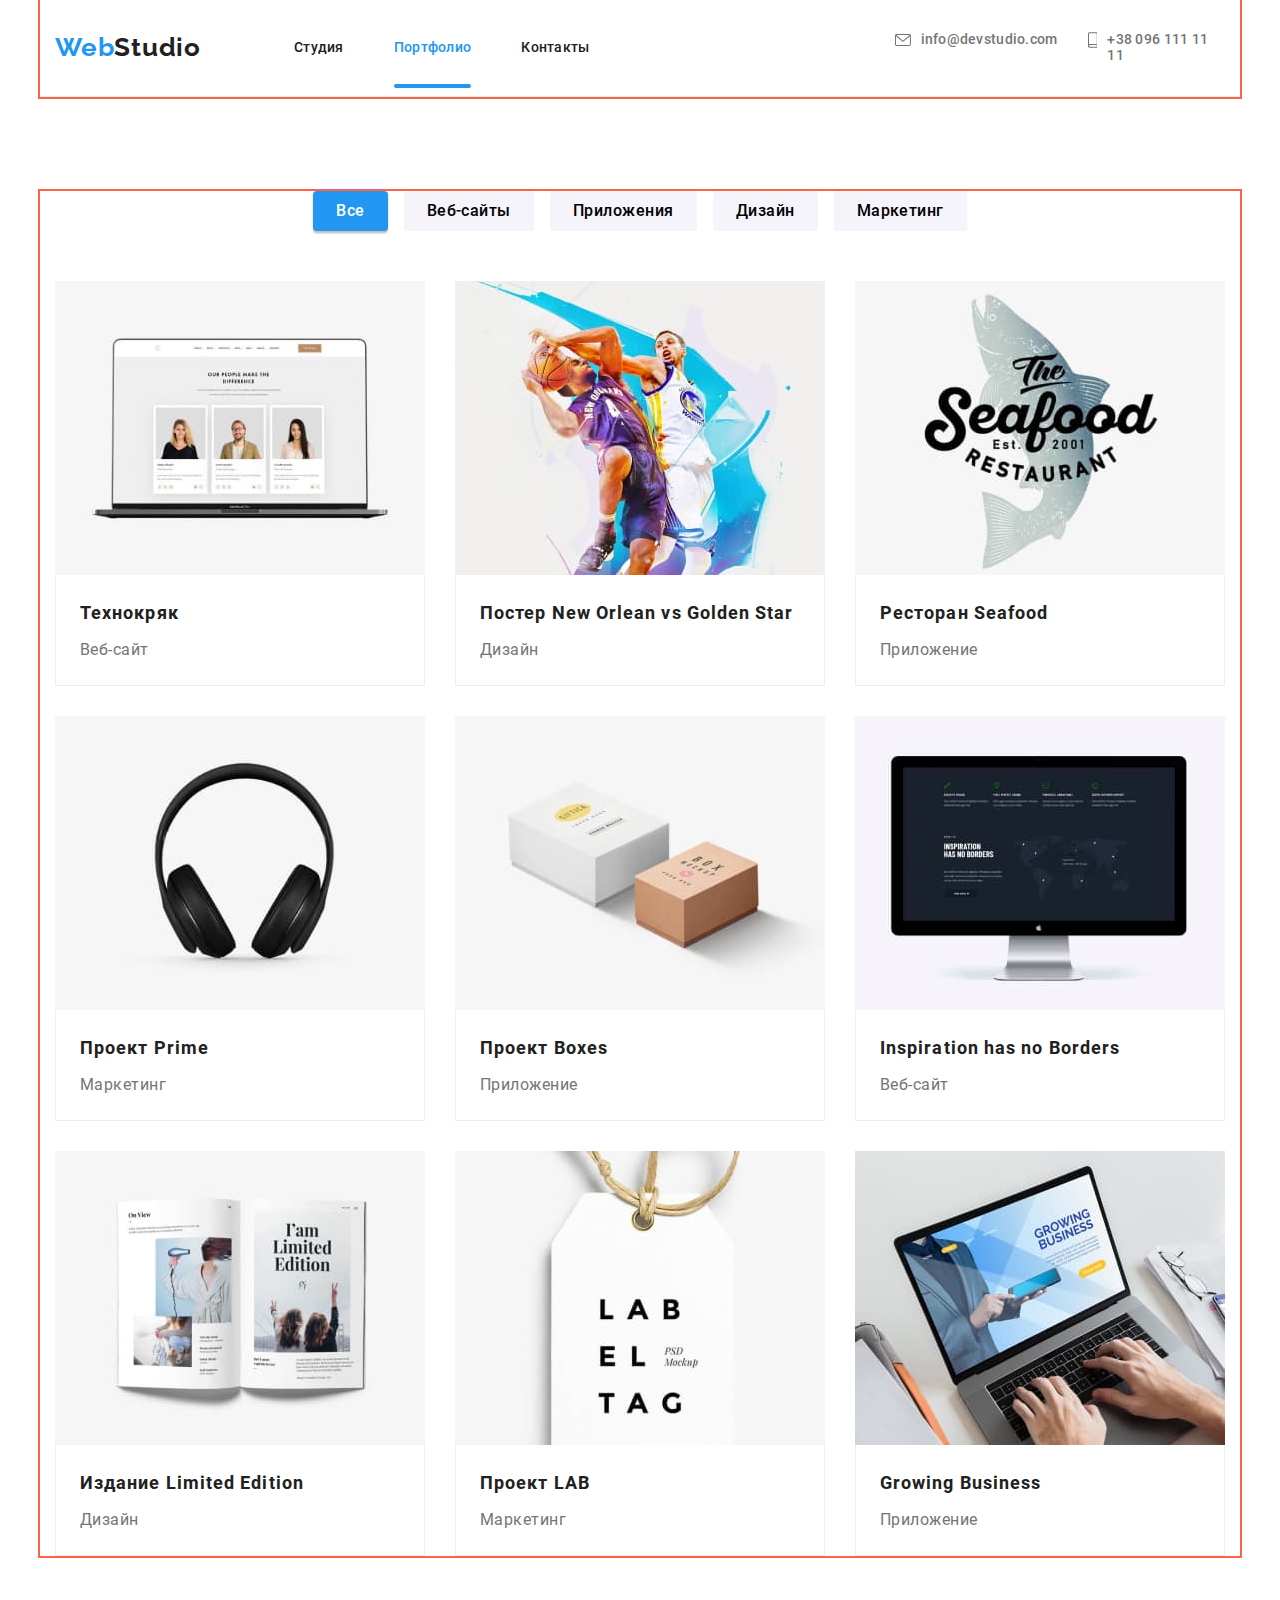
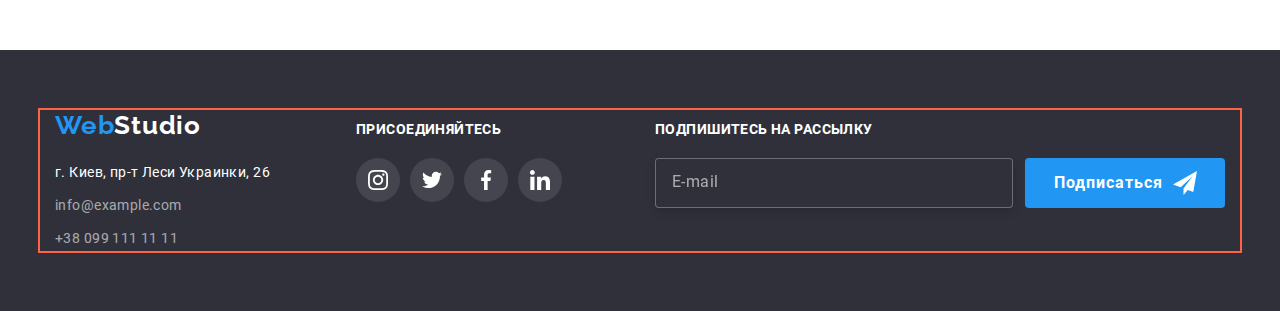
==== commit 6d5f0569: "Сохраняет результаты перед адаптивной графикой" ====
--- a/portfolio.html
+++ b/portfolio.html
@@ -34,7 +34,7 @@
               type="button"
               data-menu-button
               aria-expanded="false"
-              aria-controls="menu-mobile"
+              aria-controls="mobile-menu"
             >
               <svg width="24" height="16" aria-label="Кнопка мобильного меню">
                 <use
--- a/css/main.min.css
+++ b/css/main.min.css
@@ -1 +1 @@
-@font-face{font-family:"Roboto";font-style:normal;font-weight:400;src:url("../fonts/roboto-v30-latin_cyrillic-regular.eot");src:local(""),url("../fonts/roboto-v30-latin_cyrillic-regular.eot?#iefix") format("embedded-opentype"),url("../fonts/roboto-v30-latin_cyrillic-regular.woff2") format("woff2"),url("../fonts/roboto-v30-latin_cyrillic-regular.woff") format("woff"),url("../fonts/roboto-v30-latin_cyrillic-regular.ttf") format("truetype"),url("../fonts/roboto-v30-latin_cyrillic-regular.svg#Roboto") format("svg")}@font-face{font-family:"Roboto";font-style:normal;font-weight:500;src:url("../fonts/roboto-v30-latin_cyrillic-500.eot");src:local(""),url("../fonts/roboto-v30-latin_cyrillic-500.eot?#iefix") format("embedded-opentype"),url("../fonts/roboto-v30-latin_cyrillic-500.woff2") format("woff2"),url("../fonts/roboto-v30-latin_cyrillic-500.woff") format("woff"),url("../fonts/roboto-v30-latin_cyrillic-500.ttf") format("truetype"),url("../fonts/roboto-v30-latin_cyrillic-500.svg#Roboto") format("svg")}@font-face{font-family:"Roboto";font-style:normal;font-weight:700;src:url("../fonts/roboto-v30-latin_cyrillic-700.eot");src:local(""),url("../fonts/roboto-v30-latin_cyrillic-700.eot?#iefix") format("embedded-opentype"),url("../fonts/roboto-v30-latin_cyrillic-700.woff2") format("woff2"),url("../fonts/roboto-v30-latin_cyrillic-700.woff") format("woff"),url("../fonts/roboto-v30-latin_cyrillic-700.ttf") format("truetype"),url("../fonts/roboto-v30-latin_cyrillic-700.svg#Roboto") format("svg")}@font-face{font-family:"Roboto";font-style:normal;font-weight:900;src:url("../fonts/roboto-v30-latin_cyrillic-900.eot");src:local(""),url("../fonts/roboto-v30-latin_cyrillic-900.eot?#iefix") format("embedded-opentype"),url("../fonts/roboto-v30-latin_cyrillic-900.woff2") format("woff2"),url("../fonts/roboto-v30-latin_cyrillic-900.woff") format("woff"),url("../fonts/roboto-v30-latin_cyrillic-900.ttf") format("truetype"),url("../fonts/roboto-v30-latin_cyrillic-900.svg#Roboto") format("svg")}@font-face{font-family:"Raleway";font-style:normal;font-weight:400;src:url("../fonts/raleway-v27-latin-regular.eot");src:local(""),url("../fonts/raleway-v27-latin-regular.eot?#iefix") format("embedded-opentype"),url("../fonts/raleway-v27-latin-regular.woff2") format("woff2"),url("../fonts/raleway-v27-latin-regular.woff") format("woff"),url("../fonts/raleway-v27-latin-regular.ttf") format("truetype"),url("../fonts/raleway-v27-latin-regular.svg#Raleway") format("svg")}@font-face{font-family:"Raleway";font-style:normal;font-weight:700;src:url("../fonts/raleway-v27-latin-700.eot");src:local(""),url("../fonts/raleway-v27-latin-700.eot?#iefix") format("embedded-opentype"),url("../fonts/raleway-v27-latin-700.woff2") format("woff2"),url("../fonts/raleway-v27-latin-700.woff") format("woff"),url("../fonts/raleway-v27-latin-700.ttf") format("truetype"),url("../fonts/raleway-v27-latin-700.svg#Raleway") format("svg")}:root{--primary-color: #212121;--secondary-color: #757575;--accent-color: #2196F3;--accent-button-color: #fff;--hero-title-color: #fff;--business-txt-col: #fff;--modal-btn-close: #000000;--portf-overlay-txt: #fff;--footer-font-color: #fff;--link-footer-color: rgba(255, 255, 255, 0.6);--primary-bgr-color: #fff;--accent-bgr-color: #2196F3;--hero-butt-active: #188CE8;--border-custom-active: #188CE8;--bgr-custom-active: #188CE8;--hero-bgr-color: #C4C4C4;--modal-bgr-color: #fff;--modal-btn-bgr: #fff;--advant-iconbgr-col: #F5F4FA;--icon-bgr-color: #fff;--icon-color: #AFB1B8;--business-txt-bgr: rgba(47, 48, 58, 0.8);--clients-icon-bgr-col: #fff;--clients-icon-color: #AFB1B8;--clients-border-col: #AFB1B8;--portf-overlay-bgr: rgba(33, 150, 243, 0.9);--footer-bgr-color: #2F303A;--footer-icon-color: #fff;--team-bgr-color: #F5F4FA;--filter-butt-bgr-col: #F5F4FA;--border-bottom-header: #ECECEC;--border-bottom-card: #EEEEEE;--primary-font: "Roboto";--secondary-font: "Raleway"}.flex{display:-webkit-box;display:-ms-flexbox;display:flex}.temporary-hidden{display:none}.visually-hidden{position:absolute;width:1px;height:1px;margin:-1px;border:0;padding:0;white-space:nowrap;-webkit-clip-path:inset(100%);clip-path:inset(100%);clip:rect(0 0 0 0);overflow:hidden}html{-webkit-box-sizing:border-box;box-sizing:border-box}*,*::before,*::after{-webkit-box-sizing:inherit;box-sizing:inherit}body{margin:0;color:var(--primary-color);font-family:var(--primary-font),sans-serif;font-size:14px}body.modal-open{overflow:hidden}.img{display:block;max-width:100%;height:auto}.list{list-style:none;padding:0;margin:0}.section{padding-top:60px;padding-bottom:60px;margin:0}@media screen and (min-width: 1200px){.section{padding-top:94px;padding-bottom:94px}}.section--no-padding-top{padding-top:0}.section--background-grey{background-color:var(--team-bgr-color)}.container{padding-left:15px;padding-right:15px;margin:0 auto;outline:2px solid tomato}@media screen and (min-width: 480px){.container{max-width:480px}}@media screen and (min-width: 768px){.container{max-width:768px}}@media screen and (min-width: 1200px){.container{max-width:1200px}}.container--flex{position:relative;display:-webkit-box;display:-ms-flexbox;display:flex;border-bottom:1px solid var(--border-bottom-header)}.logo{color:inherit;text-decoration:none;font-family:var(--secondary-font),sans-serif;font-weight:700;font-size:24px;line-height:1.17;letter-spacing:.03em}@media screen and (max-width: 767px){.logo{display:block;padding-top:16px;padding-bottom:16px}}@media screen and (min-width: 1200px){.logo{font-size:26px;line-height:1.19}}.logo__color{color:var(--accent-color)}.section-title{margin-top:0;margin-bottom:30px;font-weight:700;font-size:28px;line-height:1.18;text-align:center;letter-spacing:.03em}@media screen and (min-width: 1200px){.section-title{margin-bottom:50px;font-size:36px;line-height:1.17}}.section-subtitle{margin-top:0;margin-bottom:10px;font-weight:700;font-size:14px;line-height:1.14;letter-spacing:.03em;text-transform:uppercase}@media screen and (max-width: 767px){.section-subtitle{text-align:center}}.join__section-subtitle{margin-bottom:20px}.footer-submit__section-subtitle{margin-bottom:20px}.social-net{display:-webkit-box;display:-ms-flexbox;display:flex;width:206px;height:44px;padding:0;margin-top:0;margin-bottom:24px;margin-right:auto;margin-left:auto;-webkit-box-pack:center;-ms-flex-pack:center;justify-content:center;list-style:none}@media screen and (min-width: 1200px){.social-net{margin-bottom:30px}}.social-net__item:not(:last-child){margin-right:10px}.social-net__icon{display:-webkit-box;display:-ms-flexbox;display:flex;width:44px;height:44px;border-radius:50px;-webkit-box-align:center;-ms-flex-align:center;align-items:center;-webkit-box-pack:center;-ms-flex-pack:center;justify-content:center;background-color:var(--icon-bgr-color);color:var(--icon-color);-webkit-transition-property:color background-color;transition-property:color background-color;-webkit-transition-duration:250ms;transition-duration:250ms;-webkit-transition-timing-function:cubic-bezier(0.4, 0, 0.2, 1);transition-timing-function:cubic-bezier(0.4, 0, 0.2, 1)}.social-net__icon-color{fill:currentColor}.social-net__icon:hover,.social-net__icon:focus{background-color:var(--accent-color);color:var(--accent-button-color)}.header{display:-webkit-box;display:-ms-flexbox;display:flex;-webkit-box-align:center;-ms-flex-align:center;align-items:center;list-style:none;padding:0;margin:0}.burger-button{position:absolute;top:10px;right:15px;width:40px;height:40px;padding:0;margin:0;border:none;z-index:5;background-color:rgba(0,0,0,0)}.burger-button:hover,.burger-button:focus{fill:var(--accent-color)}@media screen and (min-width: 768px){.burger-button{display:none}}.burger-button__icon-close{display:none}.burger-button.is-open .burger-button__icon-close{display:block}.burger-button.is-open .burger-button__icon-menu{display:none}.mobile-menu{display:none;position:fixed;top:0;left:0;width:100%;height:100vh;z-index:4;overflow-y:scroll;padding:48px 80px 48px 40px;background-color:var(--primary-bgr-color)}@media screen and (min-width: 768px){.mobile-menu{height:100%;-webkit-box-align:center;-ms-flex-align:center;align-items:center}}@media screen and (max-width: 767px){.mobile-menu.is-open{display:-webkit-box;display:-ms-flexbox;display:flex;-webkit-box-orient:vertical;-webkit-box-direction:normal;-ms-flex-direction:column;flex-direction:column;-webkit-box-pack:justify;-ms-flex-pack:justify;justify-content:space-between;-webkit-box-shadow:0px 4px 8px rgba(0,0,0,.04),0px 2px 4px rgba(0,0,0,.08),0px 1px 3px rgba(0,0,0,.16);box-shadow:0px 4px 8px rgba(0,0,0,.04),0px 2px 4px rgba(0,0,0,.08),0px 1px 3px rgba(0,0,0,.16)}}@media screen and (min-width: 768px){.mobile-menu{display:-webkit-box;display:-ms-flexbox;display:flex;position:static;padding:0}}.navigation-set{display:-webkit-box;display:-ms-flexbox;display:flex;-webkit-box-orient:vertical;-webkit-box-direction:normal;-ms-flex-direction:column;flex-direction:column;row-gap:32px;list-style:none;padding:0}@media screen and (min-width: 768px){.navigation-set{-webkit-box-orient:horizontal;-webkit-box-direction:normal;-ms-flex-direction:row;flex-direction:row;-webkit-column-gap:50px;-moz-column-gap:50px;column-gap:50px;-webkit-box-align:center;-ms-flex-align:center;align-items:center;margin-left:88px}}@media screen and (min-width: 1200px){.navigation-set{margin-left:93px}}.navigation-set__link{color:inherit;text-decoration:none;font-weight:500;font-size:40px;line-height:1.18;letter-spacing:.02em;-webkit-transition-property:color;transition-property:color;-webkit-transition-duration:250ms;transition-duration:250ms;-webkit-transition-timing-function:cubic-bezier(0.4, 0, 0.2, 1);transition-timing-function:cubic-bezier(0.4, 0, 0.2, 1)}@media screen and (min-width: 768px){.navigation-set__link{display:block;padding-top:32px;padding-bottom:32px;font-size:14px;line-height:1.14}}.navigation-set__link:hover,.navigation-set__link:focus{color:var(--accent-color)}.is-active{position:relative;color:var(--accent-color)}@media screen and (min-width: 768px){.is-active::after{position:absolute;content:"";bottom:-1px;left:0;width:100%;height:4px;border-radius:2px;background-color:var(--accent-color)}}.header-contacts-set{display:-webkit-box;display:-ms-flexbox;display:flex;-webkit-box-orient:vertical;-webkit-box-direction:normal;-ms-flex-direction:column;flex-direction:column;row-gap:32px;padding:0;list-style:none;-webkit-transition-property:color;transition-property:color;-webkit-transition-duration:250ms;transition-duration:250ms;-webkit-transition-timing-function:cubic-bezier(0.4, 0, 0.2, 1);transition-timing-function:cubic-bezier(0.4, 0, 0.2, 1)}@media screen and (max-width: 767px){.header-contacts-set__item:first-child{-webkit-box-ordinal-group:3;-ms-flex-order:2;order:2;font-size:24px;line-height:1.17}.header-contacts-set__item:last-child{font-size:34px;line-height:1.18}.header-contacts-set__item:last-child .header-contacts-set__mail-phone{color:var(--accent-color)}}@media screen and (min-width: 768px){.header-contacts-set{row-gap:10px;margin-left:84px}}@media screen and (min-width: 1200px){.header-contacts-set{-webkit-box-orient:horizontal;-webkit-box-direction:normal;-ms-flex-direction:row;flex-direction:row;margin-left:305px}.header-contacts-set__item+.header-contacts-set__item{margin-left:30px}}.header-contacts-set__mail-phone{display:-webkit-box;display:-ms-flexbox;display:flex;text-decoration:none;font-weight:500;letter-spacing:.02em;color:var(--secondary-color)}@media screen and (min-width: 768px){.header-contacts-set__mail-phone{font-size:12px;line-height:1.17}}@media screen and (min-width: 1200px){.header-contacts-set__mail-phone{padding-top:32px;padding-bottom:32px;font-size:14px;line-height:1.14}}.header-contacts-set__icon{display:none;fill:currentColor}@media screen and (min-width: 768px){.header-contacts-set__icon{display:block;margin-right:8px}}@media screen and (min-width: 1200px){.header-contacts-set__icon{margin-right:10px}}.header-contacts-set__icon--add-top-marg{margin-top:2px}.header-contacts-set__mail-phone:hover,.header-contacts-set__mail-phone:focus{color:var(--accent-color)}.mobile-menu-social{display:-webkit-box;display:-ms-flexbox;display:flex;-ms-flex-wrap:wrap;flex-wrap:wrap;width:100%;list-style:none;padding:0}@media screen and (min-width: 768px){.mobile-menu-social{display:none}}.mobile-menu-social__item:not(:last-child){padding-right:10px;border-right:1px solid rgba(33,33,33,.2)}.mobile-menu-social__item:not(:first-child){padding-left:10px}.mobile-menu-social__links{text-decoration:none;font-weight:500;font-size:18px;line-height:1.22;letter-spacing:.02em;color:var(--accent-color)}.hero{margin-left:auto;margin-right:auto;text-align:center}.overlay{margin-left:auto;margin-right:auto;background:-webkit-gradient(linear, left top, right top, from(rgba(47, 48, 58, 0.4)), to(rgba(47, 48, 58, 0.4))),url("../images/bgr-image-optim.jpg");background:linear-gradient(to right, rgba(47, 48, 58, 0.4), rgba(47, 48, 58, 0.4)),url("../images/bgr-image-optim.jpg");background-repeat:no-repeat;background-position:center;background-size:cover;background-color:var(--hero-bgr-color)}@media screen and (max-width: 479px){.overlay{max-width:479px;height:400px}}@media screen and (min-width: 480px)and (max-width: 1199px){.overlay{max-width:1199px;height:400px}}@media screen and (min-width: 1200px){.overlay{max-width:1600px;height:600px}}.hero-title{margin-top:0;margin-bottom:30px;padding-top:118px;color:var(--hero-title-color);font-weight:900;font-size:26px;line-height:1.62;letter-spacing:.06em;text-transform:uppercase}@media screen and (min-width: 1200px){.hero-title{padding-top:200px;font-size:44px;line-height:1.36}}.hero-button{display:inline-block;border-radius:4px;border:1px solid rgba(0,0,0,0);padding:10px 32px;min-width:200px;color:var(--accent-button-color);background-color:var(--accent-bgr-color);font-family:inherit;font-weight:700;font-size:16px;line-height:1.875;letter-spacing:.06em;-webkit-transition-property:background-color;transition-property:background-color;-webkit-transition-duration:250ms;transition-duration:250ms;-webkit-transition-timing-function:cubic-bezier(0.4, 0, 0.2, 1);transition-timing-function:cubic-bezier(0.4, 0, 0.2, 1)}.hero-button:hover,.hero-button:focus{background-color:var(--hero-butt-active);cursor:pointer}.backdrop{position:fixed;top:0;left:0;width:100%;height:100%;z-index:3;opacity:1;overflow-y:scroll;-webkit-transition-property:opacity;transition-property:opacity;-webkit-transition-duration:250ms;transition-duration:250ms;-webkit-transition-timing-function:cubic-bezier(0.4, 0, 0.2, 1);transition-timing-function:cubic-bezier(0.4, 0, 0.2, 1);background-color:rgba(0,0,0,.2)}.backdrop.is-hidden{opacity:0;pointer-events:none}.backdrop.is-hidden .modal{-webkit-transform:translate(-50%, -50%) scale(0.8);transform:translate(-50%, -50%) scale(0.8)}.modal{position:absolute;left:50%;-webkit-transform:translate(-50%);transform:translate(-50%);width:100%;max-width:450px;height:609px;padding:40px;-webkit-transform:translate(-50%) scale(1);transform:translate(-50%) scale(1);-webkit-transition-property:-webkit-transform;transition-property:-webkit-transform;transition-property:transform;transition-property:transform, -webkit-transform;-webkit-transition-duration:250ms;transition-duration:250ms;-webkit-transition-timing-function:cubic-bezier(0.4, 0, 0.2, 1);transition-timing-function:cubic-bezier(0.4, 0, 0.2, 1);border-radius:4px;-webkit-box-shadow:0px 1px 3px rgba(0,0,0,.12),0px 1px 1px rgba(0,0,0,.14),0px 2px 1px rgba(0,0,0,.2);box-shadow:0px 1px 3px rgba(0,0,0,.12),0px 1px 1px rgba(0,0,0,.14),0px 2px 1px rgba(0,0,0,.2);background-color:var(--modal-bgr-color)}@media screen and (max-width: 767px){.modal{top:93px}}@media screen and (min-width: 768px){.modal{top:208px}}@media screen and (min-width: 480px)and (max-width: 1199px){.modal{width:450px}}@media screen and (min-width: 1200px){.modal{position:absolute;top:50%;left:50%;-webkit-transform:translate(-50%, -50%);transform:translate(-50%, -50%);width:528px;height:581px}}.modal-slogan{padding-bottom:12px;margin:0;font-weight:700;font-size:20px;line-height:1.5;text-align:center;letter-spacing:.03em;color:var(--primary-color)}@media screen and (min-width: 1200px){.modal-slogan{line-height:1.15}}.close-modal-btn{position:absolute;top:8px;right:8px;width:30px;height:30px;border:1px solid rgba(0,0,0,.1);border-radius:50%;display:-webkit-box;display:-ms-flexbox;display:flex;padding:0;-webkit-box-align:center;-ms-flex-align:center;align-items:center;-webkit-box-pack:center;-ms-flex-pack:center;justify-content:center;background-color:var(--modal-btn-bgr)}.close-modal-btn__icon{fill:var(--modal-btn-close);-webkit-transition-property:fill;transition-property:fill;-webkit-transition-duration:250ms;transition-duration:250ms;-webkit-transition-timing-function:cubic-bezier(0.4, 0, 0.2, 1);transition-timing-function:cubic-bezier(0.4, 0, 0.2, 1)}.close-modal-btn:hover .close-modal-btn__icon{fill:var(--accent-color)}.modal-form{width:100%}.form-set{width:100%}@media screen and (min-width: 1200px){.form-set{top:75px}}.field-block-wrap{margin-bottom:10px}.field-block-wrap__label{display:block;width:100%;margin-bottom:4px;text-align:left;font-size:12px;line-height:1.17;letter-spacing:.01em;color:var(--secondary-color)}.field-block-wrap__field{position:relative;display:-webkit-box;display:-ms-flexbox;display:flex;-webkit-box-orient:vertical;-webkit-box-direction:normal;-ms-flex-direction:column;flex-direction:column;width:100%}.field-block-wrap__input{height:40px;padding:0 0 0 42px;border:1px solid rgba(33,33,33,.2);border-radius:4px;outline:rgba(0,0,0,0);-webkit-transition-property:border;transition-property:border;-webkit-transition-duration:250ms;transition-duration:250ms;-webkit-transition-timing-function:cubic-bezier(0.4, 0, 0.2, 1);transition-timing-function:cubic-bezier(0.4, 0, 0.2, 1)}.field-block-wrap__input:focus,.field-block-wrap__input:hover{border:1px solid var(--accent-color)}.field-block-wrap__icon{position:absolute;top:11px;left:12px;-webkit-transition-property:fill;transition-property:fill;-webkit-transition-duration:250ms;transition-duration:250ms;-webkit-transition-timing-function:cubic-bezier(0.4, 0, 0.2, 1);transition-timing-function:cubic-bezier(0.4, 0, 0.2, 1)}.field-block-wrap__input:focus+.field-block-wrap__icon{fill:var(--accent-color)}.field-block-wrap__input:hover+.field-block-wrap__icon{fill:var(--accent-color)}.field-block-wrap__textarea-field{height:120px}.field-block-wrap__textarea{width:100%;height:100%;padding:12px 16px;border:1px solid rgba(33,33,33,.2);border-radius:4px;resize:none;outline:none;font-size:14px;line-height:1.14;letter-spacing:.01em;color:rgba(117,117,117,.5);-webkit-transition-property:border;transition-property:border;-webkit-transition-duration:250ms;transition-duration:250ms;-webkit-transition-timing-function:cubic-bezier(0.4, 0, 0.2, 1);transition-timing-function:cubic-bezier(0.4, 0, 0.2, 1)}.field-block-wrap__textarea:focus,.field-block-wrap__textarea:hover{border:1px solid var(--accent-color)}.agreement-wrap{margin-top:20px}.custom-checkbox{display:-webkit-box;display:-ms-flexbox;display:flex;-webkit-box-align:center;-ms-flex-align:center;align-items:center;-webkit-box-pack:center;-ms-flex-pack:center;justify-content:center}.custom-checkbox__icon{margin-right:8px;border:2px solid var(--primary-color);border-radius:2px}.custom-checkbox__input:checked+.custom-checkbox__icon{border:2px solid var(--border-custom-active);background-color:var(--bgr-custom-active)}.custom-checkbox__label{display:-webkit-box;display:-ms-flexbox;display:flex;-webkit-box-align:center;-ms-flex-align:center;align-items:center;font-size:12px;line-height:1.17;letter-spacing:.03em;color:var(--secondary-color)}@media screen and (min-width: 1200px){.custom-checkbox__label{font-size:14px;line-height:1.7}}.custom-checkbox__link{text-decoration:none}.custom-checkbox__link-text{position:relative;color:var(--accent-color)}.custom-checkbox__link-text::after{position:absolute;content:"";bottom:1px;left:0;width:100%;height:1px;background-color:var(--accent-color)}.modal-submit-button{margin-top:30px;padding:10px 55px 10px 56px;font-weight:700;font-size:16px;line-height:1.88;text-align:center;letter-spacing:.06em;color:var(--accent-button-color);background:var(--accent-bgr-color);-webkit-box-shadow:0px 4px 4px rgba(0,0,0,.15);box-shadow:0px 4px 4px rgba(0,0,0,.15);border:rgba(0,0,0,0);border-radius:4px;-webkit-transition-property:background-color;transition-property:background-color;-webkit-transition-duration:250ms;transition-duration:250ms;-webkit-transition-timing-function:cubic-bezier(0.4, 0, 0.2, 1);transition-timing-function:cubic-bezier(0.4, 0, 0.2, 1)}.modal-submit-button:hover,.modal-submit-button:focus{background-color:var(--hero-butt-active);cursor:pointer;outline:rgba(0,0,0,0)}.advant-set{display:-webkit-box;display:-ms-flexbox;display:flex;-webkit-box-orient:vertical;-webkit-box-direction:normal;-ms-flex-direction:column;flex-direction:column;row-gap:30px;list-style:none;padding:0;margin:0}@media screen and (min-width: 768px){.advant-set{-webkit-box-orient:horizontal;-webkit-box-direction:normal;-ms-flex-direction:row;flex-direction:row;-ms-flex-wrap:wrap;flex-wrap:wrap;row-gap:30px;-webkit-column-gap:30px;-moz-column-gap:30px;column-gap:30px}}.advant-set__item{-ms-flex-preferred-size:calc((100% - 90px)/4);flex-basis:calc((100% - 90px)/4)}.advant-set__icon-wrapper{display:-webkit-box;display:-ms-flexbox;display:flex;-webkit-box-align:center;-ms-flex-align:center;align-items:center;-webkit-box-pack:center;-ms-flex-pack:center;justify-content:center;height:120px;margin-bottom:30px;border-radius:4px;background:var(--advant-iconbgr-col)}@media screen and (min-width: 480px){.advant-set__icon-wrapper{max-width:450px;height:120px;border-radius:4px}}@media screen and (min-width: 768px){.advant-set__icon-wrapper{width:354px}}@media screen and (min-width: 1200px){.advant-set__icon-wrapper{width:270px}}.advant-set__paragraph{margin-top:0;margin-bottom:0;color:var(--secondary-color);line-height:1.71;letter-spacing:.03em}.block-hidden{display:none}@media screen and (min-width: 1200px){.block-hidden{display:block}}.business-set{display:-webkit-box;display:-ms-flexbox;display:flex;list-style:none;padding:0;margin:0}.business-set__item:not(:last-child){margin-right:30px}.business-set__image-wrapper{position:relative}.business-set__image{display:block}.business-set__text{position:absolute;bottom:0;width:100%;padding:27px 0;margin:0;font-weight:700;line-height:1.14;text-align:center;letter-spacing:.03em;text-transform:uppercase;color:var(--business-txt-col);background-color:var(--business-txt-bgr)}.team-set{display:-webkit-box;display:-ms-flexbox;display:flex;-webkit-box-orient:vertical;-webkit-box-direction:normal;-ms-flex-direction:column;flex-direction:column;row-gap:30px;list-style:none;padding:0;margin:0}@media screen and (min-width: 768px){.team-set{-webkit-box-orient:horizontal;-webkit-box-direction:normal;-ms-flex-direction:row;flex-direction:row;-ms-flex-wrap:wrap;flex-wrap:wrap;-webkit-column-gap:30px;-moz-column-gap:30px;column-gap:30px;row-gap:30px}}@media screen and (min-width: 1200px){.team-set{-webkit-box-orient:horizontal;-webkit-box-direction:normal;-ms-flex-direction:row;flex-direction:row;-webkit-column-gap:30px;-moz-column-gap:30px;column-gap:30px}}.team-set__item{background:var(--primary-bgr-color);-webkit-box-shadow:0px 1px 3px rgba(0,0,0,.12),0px 1px 1px rgba(0,0,0,.14),0px 2px 1px rgba(0,0,0,.2);box-shadow:0px 1px 3px rgba(0,0,0,.12),0px 1px 1px rgba(0,0,0,.14),0px 2px 1px rgba(0,0,0,.2);border-radius:0px 0px 4px 4px}.team-set__image{display:block;width:100%}@media screen and (min-width: 768px){.team-set__image{width:354px}}@media screen and (min-width: 1200px){.team-set__image{width:270px}}.team-set__member-wrapper{padding:30px 0 16px 0}.team-set__name{margin-top:0;margin-bottom:10px;text-align:center;font-weight:500;font-size:16px;line-height:1.19;letter-spacing:.03em}.team-set__text{margin:0;text-align:center;font-size:16px;line-height:1.19;letter-spacing:.03em;color:var(--secondary-color)}.clients-set{display:-webkit-box;display:-ms-flexbox;display:flex;-ms-flex-wrap:wrap;flex-wrap:wrap;gap:30px;padding:0;margin:0 auto;list-style:none}@media screen and (min-width: 1200px){.clients-set{display:-webkit-box;display:-ms-flexbox;display:flex;-ms-flex-wrap:nowrap;flex-wrap:nowrap}}.clients-set__item{-ms-flex-preferred-size:calc((100% - 30px)/2);flex-basis:calc((100% - 30px)/2)}@media screen and (min-width: 768px){.clients-set__item{-ms-flex-preferred-size:calc((100% - 60px)/3);flex-basis:calc((100% - 60px)/3)}}.clients-set__link{display:-webkit-box;display:-ms-flexbox;display:flex;height:92px;-webkit-box-align:center;-ms-flex-align:center;align-items:center;-webkit-box-pack:center;-ms-flex-pack:center;justify-content:center;border:1px solid var(--clients-border-col);border-radius:4px;background-color:var(--clients-icon-bgr-col);color:var(--clients-icon-color);-webkit-transition-property:color border;transition-property:color border;-webkit-transition-duration:250ms;transition-duration:250ms;-webkit-transition-timing-function:cubic-bezier(0.4, 0, 0.2, 1);transition-timing-function:cubic-bezier(0.4, 0, 0.2, 1)}.clients-set__link:hover{border:1px solid var(--accent-color);color:var(--accent-color)}.clients-set__icon{fill:currentColor}.footer{padding:60px 0;color:var(--footer-font-color);background-color:var(--footer-bgr-color)}.footer-set{display:-webkit-box;display:-ms-flexbox;display:flex;-webkit-box-orient:vertical;-webkit-box-direction:normal;-ms-flex-direction:column;flex-direction:column;row-gap:60px;-webkit-box-align:center;-ms-flex-align:center;align-items:center;padding:0;margin:0;list-style:none;text-align:center}@media screen and (min-width: 768px){.footer-set{-webkit-box-orient:horizontal;-webkit-box-direction:normal;-ms-flex-direction:row;flex-direction:row;-ms-flex-wrap:wrap;flex-wrap:wrap;-webkit-box-align:start;-ms-flex-align:start;align-items:flex-start}}@media screen and (min-width: 1200px){.footer-set{-ms-flex-wrap:nowrap;flex-wrap:nowrap;text-align:left}}.footer-set__logo-address{width:100%}@media screen and (min-width: 768px){.footer-set__logo-address{width:232px;margin-left:76px}}@media screen and (min-width: 1200px){.footer-set__logo-address{margin-left:0}}.footer-set__social-link{width:100%}@media screen and (min-width: 768px){.footer-set__social-link{width:206px;margin-left:165px;margin-top:5px}}@media screen and (min-width: 1200px){.footer-set__social-link{margin-left:70px;margin-top:12px}}.footer-set__submit{-webkit-box-orient:vertical;-webkit-box-direction:normal;-ms-flex-direction:column;flex-direction:column;width:100%}@media screen and (min-width: 768px){.footer-set__submit{width:450px;margin-left:166px}}@media screen and (min-width: 1200px){.footer-set__submit{width:570px;margin-left:93px;margin-top:12px}}.footer-contacts-set{font-style:normal;list-style:none;padding:0;margin-top:20px}.footer-contacts-set__item:not(:first-child){margin-top:9px}.footer-contacts-set__address{margin:0;line-height:1.71;letter-spacing:.03em}.footer-contacts-set__link{color:var(--link-footer-color);text-decoration:none;line-height:1.71;letter-spacing:.03em;-webkit-transition-property:color;transition-property:color;-webkit-transition-duration:250ms;transition-duration:250ms;-webkit-transition-timing-function:cubic-bezier(0.4, 0, 0.2, 1);transition-timing-function:cubic-bezier(0.4, 0, 0.2, 1)}.footer-contacts-set__link:hover,.footer-contacts-set__link:focus{color:var(--accent-color)}.social-net__icon--different-colors{background-color:rgba(255,255,255,.1);color:var(--footer-icon-color)}.submit-set{display:block;list-style:none;padding:0;margin:0}@media screen and (min-width: 1200px){.submit-set{display:-webkit-box;display:-ms-flexbox;display:flex}}.submit-set__email-form{height:50px;margin:20px auto;border:1px solid rgba(255,255,255,.3);-webkit-filter:drop-shadow(0px 4px 4px rgba(0, 0, 0, 0.15));filter:drop-shadow(0px 4px 4px rgba(0, 0, 0, 0.15));border-radius:4px;background-color:var(--footer-bgr-color)}@media screen and (min-width: 1200px){.submit-set__email-form{width:358px;margin:0}}.submit-set__email-input{width:100%;padding:15px 0px 15px 16px;background-color:var(--footer-bgr-color);border:rgba(0,0,0,0);outline:rgba(0,0,0,0);border-radius:4px;color:rgba(255,255,255,.6)}.submit-set__email-input::-webkit-input-placeholder{font-size:16px;line-height:1.25;letter-spacing:.03em;color:rgba(255,255,255,.6)}.submit-set__email-input::-moz-placeholder{font-size:16px;line-height:1.25;letter-spacing:.03em;color:rgba(255,255,255,.6)}.submit-set__email-input:-ms-input-placeholder{font-size:16px;line-height:1.25;letter-spacing:.03em;color:rgba(255,255,255,.6)}.submit-set__email-input::-ms-input-placeholder{font-size:16px;line-height:1.25;letter-spacing:.03em;color:rgba(255,255,255,.6)}.submit-set__email-input::placeholder{font-size:16px;line-height:1.25;letter-spacing:.03em;color:rgba(255,255,255,.6)}.submit-set__button-container{position:relative;width:200px;height:50px;margin-left:auto;margin-right:auto}@media screen and (min-width: 1200px){.submit-set__button-container{margin-left:12px}}.submit-set__button{padding:10px 62px 10px 29px;font-weight:700;font-size:16px;line-height:1.875;letter-spacing:.06em;color:var(--footer-font-color);background-color:var(--accent-bgr-color);border-color:var(--accent-color);border-radius:4px;border:none}.submit-set__button-icon{position:absolute;top:13px;right:28px}.portfolio-menu{display:-webkit-box;display:-ms-flexbox;display:flex;-ms-flex-wrap:wrap;flex-wrap:wrap;row-gap:15px;-webkit-column-gap:8px;-moz-column-gap:8px;column-gap:8px;list-style:none;padding:0;margin:0 0 40px 0;-webkit-box-pack:start;-ms-flex-pack:start;justify-content:flex-start}@media screen and (min-width: 768px){.portfolio-menu{-ms-flex-wrap:nowrap;flex-wrap:nowrap;-webkit-box-pack:center;-ms-flex-pack:center;justify-content:center;margin:0 0 30px 0}}@media screen and (min-width: 1200px){.portfolio-menu{margin:0 0 50px 0}}.portfolio-menu__item:not(:last-child){margin-right:8px}.portfolio-menu__button{display:inline-block;border-radius:4px;border:1px solid rgba(0,0,0,0);padding:6px 22px;background-color:var(--filter-butt-bgr-col);font-family:inherit;font-weight:500;font-size:16px;line-height:1.63;text-align:center;letter-spacing:.03em;-webkit-transition-property:color background-color box-shadow cursor;transition-property:color background-color box-shadow cursor;-webkit-transition-duration:250ms;transition-duration:250ms;-webkit-transition-timing-function:cubic-bezier(0.4, 0, 0.2, 1);transition-timing-function:cubic-bezier(0.4, 0, 0.2, 1)}.portfolio-menu__button--current{color:var(--accent-button-color);background-color:var(--accent-bgr-color);-webkit-box-shadow:0px 3px 1px rgba(0,0,0,.1),0px 1px 2px rgba(0,0,0,.08),0px 2px 2px rgba(0,0,0,.12);box-shadow:0px 3px 1px rgba(0,0,0,.1),0px 1px 2px rgba(0,0,0,.08),0px 2px 2px rgba(0,0,0,.12)}.portfolio-menu__button:hover,.portfolio-menu__button:focus{color:var(--accent-button-color);background-color:var(--accent-bgr-color);-webkit-box-shadow:0px 3px 1px rgba(0,0,0,.1),0px 1px 2px rgba(0,0,0,.08),0px 2px 2px rgba(0,0,0,.12);box-shadow:0px 3px 1px rgba(0,0,0,.1),0px 1px 2px rgba(0,0,0,.08),0px 2px 2px rgba(0,0,0,.12);cursor:pointer}.portfolio-cards-set{display:-webkit-box;display:-ms-flexbox;display:flex;-ms-flex-wrap:wrap;flex-wrap:wrap;row-gap:30px;list-style:none;padding:0;margin:0}@media screen and (min-width: 768px){.portfolio-cards-set{-webkit-column-gap:30px;-moz-column-gap:30px;column-gap:30px}}@media screen and (min-width: 1200px){.portfolio-cards-set{-webkit-column-gap:30px;-moz-column-gap:30px;column-gap:30px}}.portfolio-card{width:100%;-webkit-transition-property:-webkit-box-shadow cursor;transition-property:-webkit-box-shadow cursor;transition-property:box-shadow cursor;transition-property:box-shadow cursor, -webkit-box-shadow cursor;-webkit-transition-duration:250ms;transition-duration:250ms;-webkit-transition-timing-function:cubic-bezier(0.4, 0, 0.2, 1);transition-timing-function:cubic-bezier(0.4, 0, 0.2, 1)}@media screen and (min-width: 768px){.portfolio-card{-ms-flex-preferred-size:calc((100% - 30px)/2);flex-basis:calc((100% - 30px)/2)}}@media screen and (min-width: 1200px){.portfolio-card{-ms-flex-preferred-size:calc((100% - 60px)/3);flex-basis:calc((100% - 60px)/3)}}.portfolio-card:hover{-webkit-box-shadow:0px 1px 1px rgba(0,0,0,.12),0px 4px 4px rgba(0,0,0,.06),1px 4px 6px rgba(0,0,0,.16);box-shadow:0px 1px 1px rgba(0,0,0,.12),0px 4px 4px rgba(0,0,0,.06),1px 4px 6px rgba(0,0,0,.16)}.portfolio-card__image-box{position:relative;overflow:hidden}.portfolio-card__image{display:block;width:100%}@media screen and (min-width: 768px){.portfolio-card__image{width:354px}}@media screen and (min-width: 1200px){.portfolio-card__image{width:370px}}.portfolio-card__overlay{position:absolute;top:0;left:0;width:100%;height:100%;background-color:var(--portf-overlay-bgr);-webkit-transform:translateY(100%);transform:translateY(100%);-webkit-transition-property:-webkit-transform;transition-property:-webkit-transform;transition-property:transform;transition-property:transform, -webkit-transform;-webkit-transition-duration:250ms;transition-duration:250ms;-webkit-transition-timing-function:cubic-bezier(0.4, 0, 0.2, 1);transition-timing-function:cubic-bezier(0.4, 0, 0.2, 1)}.portfolio-card__link{color:inherit;text-decoration:none}@media screen and (min-width: 768px){.portfolio-card__link{display:-webkit-box;display:-ms-flexbox;display:flex;-webkit-box-orient:vertical;-webkit-box-direction:normal;-ms-flex-direction:column;flex-direction:column;height:100%}}.portfolio-card__link:hover .portfolio-card__overlay{-webkit-transform:translateY(0);transform:translateY(0)}.portfolio-card__overlay-text{margin:0;padding:77px 24px;font-size:18px;line-height:1.56;letter-spacing:.03em;color:var(--portf-overlay-txt)}@media screen and (min-width: 1200px){.portfolio-card__overlay-text{padding:63px 24px}}.portfolio-card__title{display:block;padding:20px 24px;border-right:1px solid var(--border-bottom-card);border-bottom:1px solid var(--border-bottom-card);border-left:1px solid var(--border-bottom-card)}@media screen and (min-width: 768px){.portfolio-card__title{-webkit-box-flex:1;-ms-flex-positive:1;flex-grow:1}}.portfolio-card__name{margin-top:0;margin-right:0;margin-bottom:4px;margin-left:0;font-weight:700;font-size:18px;line-height:2;letter-spacing:.06em}.portfolio-card__paragraph{margin:0;color:var(--secondary-color);font-size:16px;line-height:1.88;letter-spacing:.03em}/*# sourceMappingURL=main.min.css.map */+@font-face{font-family:"Roboto";font-style:normal;font-weight:400;src:url("../fonts/roboto-v30-latin_cyrillic-regular.eot");src:local(""),url("../fonts/roboto-v30-latin_cyrillic-regular.eot?#iefix") format("embedded-opentype"),url("../fonts/roboto-v30-latin_cyrillic-regular.woff2") format("woff2"),url("../fonts/roboto-v30-latin_cyrillic-regular.woff") format("woff"),url("../fonts/roboto-v30-latin_cyrillic-regular.ttf") format("truetype"),url("../fonts/roboto-v30-latin_cyrillic-regular.svg#Roboto") format("svg")}@font-face{font-family:"Roboto";font-style:normal;font-weight:500;src:url("../fonts/roboto-v30-latin_cyrillic-500.eot");src:local(""),url("../fonts/roboto-v30-latin_cyrillic-500.eot?#iefix") format("embedded-opentype"),url("../fonts/roboto-v30-latin_cyrillic-500.woff2") format("woff2"),url("../fonts/roboto-v30-latin_cyrillic-500.woff") format("woff"),url("../fonts/roboto-v30-latin_cyrillic-500.ttf") format("truetype"),url("../fonts/roboto-v30-latin_cyrillic-500.svg#Roboto") format("svg")}@font-face{font-family:"Roboto";font-style:normal;font-weight:700;src:url("../fonts/roboto-v30-latin_cyrillic-700.eot");src:local(""),url("../fonts/roboto-v30-latin_cyrillic-700.eot?#iefix") format("embedded-opentype"),url("../fonts/roboto-v30-latin_cyrillic-700.woff2") format("woff2"),url("../fonts/roboto-v30-latin_cyrillic-700.woff") format("woff"),url("../fonts/roboto-v30-latin_cyrillic-700.ttf") format("truetype"),url("../fonts/roboto-v30-latin_cyrillic-700.svg#Roboto") format("svg")}@font-face{font-family:"Roboto";font-style:normal;font-weight:900;src:url("../fonts/roboto-v30-latin_cyrillic-900.eot");src:local(""),url("../fonts/roboto-v30-latin_cyrillic-900.eot?#iefix") format("embedded-opentype"),url("../fonts/roboto-v30-latin_cyrillic-900.woff2") format("woff2"),url("../fonts/roboto-v30-latin_cyrillic-900.woff") format("woff"),url("../fonts/roboto-v30-latin_cyrillic-900.ttf") format("truetype"),url("../fonts/roboto-v30-latin_cyrillic-900.svg#Roboto") format("svg")}@font-face{font-family:"Raleway";font-style:normal;font-weight:400;src:url("../fonts/raleway-v27-latin-regular.eot");src:local(""),url("../fonts/raleway-v27-latin-regular.eot?#iefix") format("embedded-opentype"),url("../fonts/raleway-v27-latin-regular.woff2") format("woff2"),url("../fonts/raleway-v27-latin-regular.woff") format("woff"),url("../fonts/raleway-v27-latin-regular.ttf") format("truetype"),url("../fonts/raleway-v27-latin-regular.svg#Raleway") format("svg")}@font-face{font-family:"Raleway";font-style:normal;font-weight:700;src:url("../fonts/raleway-v27-latin-700.eot");src:local(""),url("../fonts/raleway-v27-latin-700.eot?#iefix") format("embedded-opentype"),url("../fonts/raleway-v27-latin-700.woff2") format("woff2"),url("../fonts/raleway-v27-latin-700.woff") format("woff"),url("../fonts/raleway-v27-latin-700.ttf") format("truetype"),url("../fonts/raleway-v27-latin-700.svg#Raleway") format("svg")}:root{--primary-color: #212121;--secondary-color: #757575;--accent-color: #2196F3;--accent-button-color: #fff;--hero-title-color: #fff;--business-txt-col: #fff;--modal-btn-close: #000000;--portf-overlay-txt: #fff;--footer-font-color: #fff;--link-footer-color: rgba(255, 255, 255, 0.6);--primary-bgr-color: #fff;--accent-bgr-color: #2196F3;--hero-butt-active: #188CE8;--border-custom-active: #188CE8;--bgr-custom-active: #188CE8;--hero-bgr-color: #C4C4C4;--modal-bgr-color: #fff;--modal-btn-bgr: #fff;--advant-iconbgr-col: #F5F4FA;--icon-bgr-color: #fff;--icon-color: #AFB1B8;--business-txt-bgr: rgba(47, 48, 58, 0.8);--clients-icon-bgr-col: #fff;--clients-icon-color: #AFB1B8;--clients-border-col: #AFB1B8;--portf-overlay-bgr: rgba(33, 150, 243, 0.9);--footer-bgr-color: #2F303A;--footer-icon-color: #fff;--team-bgr-color: #F5F4FA;--filter-butt-bgr-col: #F5F4FA;--border-bottom-header: #ECECEC;--border-bottom-card: #EEEEEE;--primary-font: "Roboto";--secondary-font: "Raleway"}.flex{display:-webkit-box;display:-ms-flexbox;display:flex}.temporary-hidden{display:none}.visually-hidden{position:absolute;width:1px;height:1px;margin:-1px;border:0;padding:0;white-space:nowrap;-webkit-clip-path:inset(100%);clip-path:inset(100%);clip:rect(0 0 0 0);overflow:hidden}html{-webkit-box-sizing:border-box;box-sizing:border-box}*,*::before,*::after{-webkit-box-sizing:inherit;box-sizing:inherit}body{margin:0;color:var(--primary-color);font-family:var(--primary-font),sans-serif;font-size:14px}body.modal-open{overflow:hidden}.img{display:block;max-width:100%;height:auto}.list{list-style:none;padding:0;margin:0}.section{padding-top:60px;padding-bottom:60px;margin:0}@media screen and (min-width: 1200px){.section{padding-top:94px;padding-bottom:94px}}.section--no-padding-top{padding-top:0}.section--background-grey{background-color:var(--team-bgr-color)}.container{padding-left:15px;padding-right:15px;margin:0 auto;outline:2px solid tomato}@media screen and (min-width: 480px){.container{max-width:480px}}@media screen and (min-width: 768px){.container{max-width:768px}}@media screen and (min-width: 1200px){.container{max-width:1200px}}.container--flex{position:relative;display:-webkit-box;display:-ms-flexbox;display:flex;border-bottom:1px solid var(--border-bottom-header)}.logo{color:inherit;text-decoration:none;font-family:var(--secondary-font),sans-serif;font-weight:700;font-size:24px;line-height:1.17;letter-spacing:.03em}@media screen and (max-width: 767px){.logo{display:block;padding-top:16px;padding-bottom:16px}}@media screen and (min-width: 1200px){.logo{font-size:26px;line-height:1.19}}.logo__color{color:var(--accent-color)}.section-title{margin-top:0;margin-bottom:30px;font-weight:700;font-size:28px;line-height:1.18;text-align:center;letter-spacing:.03em}@media screen and (min-width: 1200px){.section-title{margin-bottom:50px;font-size:36px;line-height:1.17}}.section-subtitle{margin-top:0;margin-bottom:10px;font-weight:700;font-size:14px;line-height:1.14;letter-spacing:.03em;text-transform:uppercase}@media screen and (max-width: 767px){.section-subtitle{text-align:center}}.join__section-subtitle{margin-bottom:20px}.footer-submit__section-subtitle{margin-bottom:20px}.social-net{display:-webkit-box;display:-ms-flexbox;display:flex;width:206px;height:44px;padding:0;margin-top:0;margin-bottom:24px;margin-right:auto;margin-left:auto;-webkit-box-pack:center;-ms-flex-pack:center;justify-content:center;list-style:none}@media screen and (min-width: 1200px){.social-net{margin-bottom:30px}}.social-net__item:not(:last-child){margin-right:10px}.social-net__icon{display:-webkit-box;display:-ms-flexbox;display:flex;width:44px;height:44px;border-radius:50px;-webkit-box-align:center;-ms-flex-align:center;align-items:center;-webkit-box-pack:center;-ms-flex-pack:center;justify-content:center;background-color:var(--icon-bgr-color);color:var(--icon-color);-webkit-transition-property:color background-color;transition-property:color background-color;-webkit-transition-duration:250ms;transition-duration:250ms;-webkit-transition-timing-function:cubic-bezier(0.4, 0, 0.2, 1);transition-timing-function:cubic-bezier(0.4, 0, 0.2, 1)}.social-net__icon-color{fill:currentColor}.social-net__icon:hover,.social-net__icon:focus{background-color:var(--accent-color);color:var(--accent-button-color)}.header{display:-webkit-box;display:-ms-flexbox;display:flex;-webkit-box-align:center;-ms-flex-align:center;align-items:center;list-style:none;padding:0;margin:0}.burger-button{position:absolute;top:10px;right:15px;width:40px;height:40px;padding:0;margin:0;border:none;z-index:5;background-color:rgba(0,0,0,0)}.burger-button:hover,.burger-button:focus{fill:var(--accent-color)}@media screen and (min-width: 768px){.burger-button{display:none}}.burger-button__icon-close{display:none}.burger-button.is-open .burger-button__icon-close{display:block}.burger-button.is-open .burger-button__icon-menu{display:none}.mobile-menu{display:none;top:0;left:0;width:100%;height:100vh;z-index:4;background-color:var(--primary-bgr-color)}@media screen and (max-width: 767px){.mobile-menu{position:fixed;overflow-y:scroll;padding:48px 40px}}@media screen and (min-width: 768px){.mobile-menu{height:100%;-webkit-box-align:center;-ms-flex-align:center;align-items:center}}@media screen and (max-width: 767px){.mobile-menu.is-open{display:-webkit-box;display:-ms-flexbox;display:flex;-webkit-box-orient:vertical;-webkit-box-direction:normal;-ms-flex-direction:column;flex-direction:column;-webkit-box-pack:justify;-ms-flex-pack:justify;justify-content:space-between;-webkit-box-shadow:0px 4px 8px rgba(0,0,0,.04),0px 2px 4px rgba(0,0,0,.08),0px 1px 3px rgba(0,0,0,.16);box-shadow:0px 4px 8px rgba(0,0,0,.04),0px 2px 4px rgba(0,0,0,.08),0px 1px 3px rgba(0,0,0,.16)}}@media screen and (min-width: 768px){.mobile-menu{display:-webkit-box;display:-ms-flexbox;display:flex;padding:0}}.navigation-set{display:-webkit-box;display:-ms-flexbox;display:flex;-webkit-box-orient:vertical;-webkit-box-direction:normal;-ms-flex-direction:column;flex-direction:column;row-gap:32px;list-style:none;padding:0}@media screen and (min-width: 768px){.navigation-set{-webkit-box-orient:horizontal;-webkit-box-direction:normal;-ms-flex-direction:row;flex-direction:row;-webkit-column-gap:50px;-moz-column-gap:50px;column-gap:50px;-webkit-box-align:center;-ms-flex-align:center;align-items:center;margin-left:88px}}@media screen and (min-width: 1200px){.navigation-set{margin-left:93px}}.navigation-set__link{color:inherit;text-decoration:none;font-weight:500;font-size:40px;line-height:1.18;letter-spacing:.02em;-webkit-transition-property:color;transition-property:color;-webkit-transition-duration:250ms;transition-duration:250ms;-webkit-transition-timing-function:cubic-bezier(0.4, 0, 0.2, 1);transition-timing-function:cubic-bezier(0.4, 0, 0.2, 1)}@media screen and (max-width: 449px){.navigation-set__link{font-size:30px}}@media screen and (min-width: 768px){.navigation-set__link{display:block;padding-top:32px;padding-bottom:32px;font-size:14px;line-height:1.14}}.navigation-set__link:hover,.navigation-set__link:focus{color:var(--accent-color)}.is-active{position:relative;color:var(--accent-color)}@media screen and (min-width: 768px){.is-active::after{position:absolute;content:"";bottom:0;left:0;width:100%;height:4px;border-radius:2px;background-color:var(--accent-color)}}.header-contacts-set{display:-webkit-box;display:-ms-flexbox;display:flex;-webkit-box-orient:vertical;-webkit-box-direction:normal;-ms-flex-direction:column;flex-direction:column;row-gap:32px;padding:0;list-style:none;-webkit-transition-property:color;transition-property:color;-webkit-transition-duration:250ms;transition-duration:250ms;-webkit-transition-timing-function:cubic-bezier(0.4, 0, 0.2, 1);transition-timing-function:cubic-bezier(0.4, 0, 0.2, 1)}@media screen and (max-width: 767px){.header-contacts-set{margin-bottom:64px}}@media screen and (max-width: 767px){.header-contacts-set__item:first-child{-webkit-box-ordinal-group:3;-ms-flex-order:2;order:2;font-size:24px;line-height:1.17}.header-contacts-set__item:last-child{font-size:34px;line-height:1.18}.header-contacts-set__item:last-child .header-contacts-set__mail-phone{color:var(--accent-color)}}@media screen and (max-width: 767px)and (max-width: 449px){.header-contacts-set__item:first-child{font-size:20px}.header-contacts-set__item:last-child{font-size:26px}}@media screen and (min-width: 768px){.header-contacts-set{row-gap:10px;margin-left:84px}}@media screen and (min-width: 1200px){.header-contacts-set{-webkit-box-orient:horizontal;-webkit-box-direction:normal;-ms-flex-direction:row;flex-direction:row;margin-left:305px}.header-contacts-set__item+.header-contacts-set__item{margin-left:30px}}.header-contacts-set__mail-phone{display:-webkit-box;display:-ms-flexbox;display:flex;text-decoration:none;font-weight:500;letter-spacing:.02em;color:var(--secondary-color)}@media screen and (min-width: 768px){.header-contacts-set__mail-phone{font-size:12px;line-height:1.17}}@media screen and (min-width: 1200px){.header-contacts-set__mail-phone{padding-top:32px;padding-bottom:32px;font-size:14px;line-height:1.14}}.header-contacts-set__icon{display:none;fill:currentColor}@media screen and (min-width: 768px){.header-contacts-set__icon{display:block;margin-right:8px}}@media screen and (min-width: 1200px){.header-contacts-set__icon{margin-right:10px}}.header-contacts-set__icon--add-top-marg{margin-top:2px}.header-contacts-set__mail-phone:hover,.header-contacts-set__mail-phone:focus{color:var(--accent-color)}.mobile-menu-social{display:-webkit-box;display:-ms-flexbox;display:flex;-ms-flex-wrap:wrap;flex-wrap:wrap;width:100%;list-style:none;padding:0}@media screen and (min-width: 768px){.mobile-menu-social{display:none}}.mobile-menu-social__item:not(:last-child){padding-right:10px;border-right:1px solid rgba(33,33,33,.2)}.mobile-menu-social__item:not(:first-child){padding-left:10px}.mobile-menu-social__links{text-decoration:none;font-weight:500;font-size:18px;line-height:1.22;letter-spacing:.02em;color:var(--accent-color)}.hero{margin-left:auto;margin-right:auto;text-align:center}.overlay{margin-left:auto;margin-right:auto;background:-webkit-gradient(linear, left top, right top, from(rgba(47, 48, 58, 0.4)), to(rgba(47, 48, 58, 0.4))),url("../images/bgr-image-optim.jpg");background:linear-gradient(to right, rgba(47, 48, 58, 0.4), rgba(47, 48, 58, 0.4)),url("../images/bgr-image-optim.jpg");background-repeat:no-repeat;background-position:center;background-size:cover;background-color:var(--hero-bgr-color)}@media screen and (max-width: 479px){.overlay{max-width:479px;height:400px}}@media screen and (min-width: 480px)and (max-width: 1199px){.overlay{max-width:1199px;height:400px}}@media screen and (min-width: 1200px){.overlay{max-width:1600px;height:600px}}.hero-title{margin-top:0;margin-bottom:30px;padding-top:118px;color:var(--hero-title-color);font-weight:900;font-size:26px;line-height:1.62;letter-spacing:.06em;text-transform:uppercase}@media screen and (min-width: 1200px){.hero-title{padding-top:200px;font-size:44px;line-height:1.36}}.hero-button{display:inline-block;border-radius:4px;border:1px solid rgba(0,0,0,0);padding:10px 32px;min-width:200px;color:var(--accent-button-color);background-color:var(--accent-bgr-color);font-family:inherit;font-weight:700;font-size:16px;line-height:1.875;letter-spacing:.06em;-webkit-transition-property:background-color;transition-property:background-color;-webkit-transition-duration:250ms;transition-duration:250ms;-webkit-transition-timing-function:cubic-bezier(0.4, 0, 0.2, 1);transition-timing-function:cubic-bezier(0.4, 0, 0.2, 1)}.hero-button:hover,.hero-button:focus{background-color:var(--hero-butt-active);cursor:pointer}.backdrop{position:fixed;top:0;left:0;width:100%;height:100%;z-index:3;opacity:1;overflow-y:scroll;-webkit-transition-property:opacity;transition-property:opacity;-webkit-transition-duration:250ms;transition-duration:250ms;-webkit-transition-timing-function:cubic-bezier(0.4, 0, 0.2, 1);transition-timing-function:cubic-bezier(0.4, 0, 0.2, 1);background-color:rgba(0,0,0,.2)}.backdrop.is-hidden{opacity:0;pointer-events:none}.backdrop.is-hidden .modal{-webkit-transform:translate(-50%, -50%) scale(0.8);transform:translate(-50%, -50%) scale(0.8)}.modal{position:absolute;left:50%;-webkit-transform:translate(-50%);transform:translate(-50%);width:100%;max-width:450px;height:609px;padding:40px;-webkit-transform:translate(-50%) scale(1);transform:translate(-50%) scale(1);-webkit-transition-property:-webkit-transform;transition-property:-webkit-transform;transition-property:transform;transition-property:transform, -webkit-transform;-webkit-transition-duration:250ms;transition-duration:250ms;-webkit-transition-timing-function:cubic-bezier(0.4, 0, 0.2, 1);transition-timing-function:cubic-bezier(0.4, 0, 0.2, 1);border-radius:4px;-webkit-box-shadow:0px 1px 3px rgba(0,0,0,.12),0px 1px 1px rgba(0,0,0,.14),0px 2px 1px rgba(0,0,0,.2);box-shadow:0px 1px 3px rgba(0,0,0,.12),0px 1px 1px rgba(0,0,0,.14),0px 2px 1px rgba(0,0,0,.2);background-color:var(--modal-bgr-color)}@media screen and (max-width: 767px){.modal{top:93px}}@media screen and (min-width: 768px){.modal{top:208px}}@media screen and (min-width: 480px)and (max-width: 1199px){.modal{width:450px}}@media screen and (min-width: 1200px){.modal{position:absolute;top:50%;left:50%;-webkit-transform:translate(-50%, -50%);transform:translate(-50%, -50%);max-width:528px;height:581px}}.modal-slogan{padding-bottom:12px;margin:0;font-weight:700;font-size:20px;line-height:1.5;text-align:center;letter-spacing:.03em;color:var(--primary-color)}@media screen and (min-width: 1200px){.modal-slogan{line-height:1.15}}.close-modal-btn{position:absolute;top:8px;right:8px;width:30px;height:30px;border:1px solid rgba(0,0,0,.1);border-radius:50%;display:-webkit-box;display:-ms-flexbox;display:flex;padding:0;-webkit-box-align:center;-ms-flex-align:center;align-items:center;-webkit-box-pack:center;-ms-flex-pack:center;justify-content:center;background-color:var(--modal-btn-bgr)}.close-modal-btn__icon{fill:var(--modal-btn-close);-webkit-transition-property:fill;transition-property:fill;-webkit-transition-duration:250ms;transition-duration:250ms;-webkit-transition-timing-function:cubic-bezier(0.4, 0, 0.2, 1);transition-timing-function:cubic-bezier(0.4, 0, 0.2, 1)}.close-modal-btn:hover .close-modal-btn__icon{fill:var(--accent-color)}.modal-form{width:100%}.form-set{width:100%}@media screen and (min-width: 1200px){.form-set{top:75px}}.field-block-wrap{margin-bottom:10px}.field-block-wrap__label{display:block;width:100%;margin-bottom:4px;text-align:left;font-size:12px;line-height:1.17;letter-spacing:.01em;color:var(--secondary-color)}.field-block-wrap__field{position:relative;display:-webkit-box;display:-ms-flexbox;display:flex;-webkit-box-orient:vertical;-webkit-box-direction:normal;-ms-flex-direction:column;flex-direction:column;width:100%}.field-block-wrap__input{height:40px;padding:0 0 0 42px;border:1px solid rgba(33,33,33,.2);border-radius:4px;outline:rgba(0,0,0,0);-webkit-transition-property:border;transition-property:border;-webkit-transition-duration:250ms;transition-duration:250ms;-webkit-transition-timing-function:cubic-bezier(0.4, 0, 0.2, 1);transition-timing-function:cubic-bezier(0.4, 0, 0.2, 1)}.field-block-wrap__input:focus,.field-block-wrap__input:hover{border:1px solid var(--accent-color)}.field-block-wrap__icon{position:absolute;top:11px;left:12px;-webkit-transition-property:fill;transition-property:fill;-webkit-transition-duration:250ms;transition-duration:250ms;-webkit-transition-timing-function:cubic-bezier(0.4, 0, 0.2, 1);transition-timing-function:cubic-bezier(0.4, 0, 0.2, 1)}.field-block-wrap__input:focus+.field-block-wrap__icon{fill:var(--accent-color)}.field-block-wrap__input:hover+.field-block-wrap__icon{fill:var(--accent-color)}.field-block-wrap__textarea-field{height:120px}.field-block-wrap__textarea{width:100%;height:100%;padding:12px 16px;border:1px solid rgba(33,33,33,.2);border-radius:4px;resize:none;outline:none;font-size:14px;line-height:1.14;letter-spacing:.01em;color:rgba(117,117,117,.5);-webkit-transition-property:border;transition-property:border;-webkit-transition-duration:250ms;transition-duration:250ms;-webkit-transition-timing-function:cubic-bezier(0.4, 0, 0.2, 1);transition-timing-function:cubic-bezier(0.4, 0, 0.2, 1)}.field-block-wrap__textarea:focus,.field-block-wrap__textarea:hover{border:1px solid var(--accent-color)}.agreement-wrap{margin-top:20px}.custom-checkbox{display:-webkit-box;display:-ms-flexbox;display:flex;-webkit-box-align:center;-ms-flex-align:center;align-items:center;-webkit-box-pack:center;-ms-flex-pack:center;justify-content:center}.custom-checkbox__icon{margin-right:8px;border:2px solid var(--primary-color);border-radius:2px}.custom-checkbox__input:checked+.custom-checkbox__icon{border:2px solid var(--border-custom-active);background-color:var(--bgr-custom-active)}.custom-checkbox__label{display:-webkit-box;display:-ms-flexbox;display:flex;-webkit-box-align:center;-ms-flex-align:center;align-items:center;font-size:12px;line-height:1.17;letter-spacing:.03em;color:var(--secondary-color)}@media screen and (min-width: 1200px){.custom-checkbox__label{font-size:14px;line-height:1.7}}.custom-checkbox__link{text-decoration:none}.custom-checkbox__link-text{position:relative;color:var(--accent-color)}.custom-checkbox__link-text::after{position:absolute;content:"";bottom:1px;left:0;width:100%;height:1px;background-color:var(--accent-color)}.modal-submit-button{margin-top:30px;padding:10px 55px 10px 56px;font-weight:700;font-size:16px;line-height:1.88;text-align:center;letter-spacing:.06em;color:var(--accent-button-color);background:var(--accent-bgr-color);-webkit-box-shadow:0px 4px 4px rgba(0,0,0,.15);box-shadow:0px 4px 4px rgba(0,0,0,.15);border:rgba(0,0,0,0);border-radius:4px;-webkit-transition-property:background-color;transition-property:background-color;-webkit-transition-duration:250ms;transition-duration:250ms;-webkit-transition-timing-function:cubic-bezier(0.4, 0, 0.2, 1);transition-timing-function:cubic-bezier(0.4, 0, 0.2, 1)}.modal-submit-button:hover,.modal-submit-button:focus{background-color:var(--hero-butt-active);cursor:pointer;outline:rgba(0,0,0,0)}.advant-set{display:-webkit-box;display:-ms-flexbox;display:flex;-webkit-box-orient:vertical;-webkit-box-direction:normal;-ms-flex-direction:column;flex-direction:column;row-gap:30px;list-style:none;padding:0;margin:0}@media screen and (min-width: 768px){.advant-set{-webkit-box-orient:horizontal;-webkit-box-direction:normal;-ms-flex-direction:row;flex-direction:row;-ms-flex-wrap:wrap;flex-wrap:wrap;row-gap:30px;-webkit-column-gap:30px;-moz-column-gap:30px;column-gap:30px}}.advant-set__item{-ms-flex-preferred-size:calc((100% - 90px)/4);flex-basis:calc((100% - 90px)/4)}.advant-set__icon-wrapper{display:-webkit-box;display:-ms-flexbox;display:flex;-webkit-box-align:center;-ms-flex-align:center;align-items:center;-webkit-box-pack:center;-ms-flex-pack:center;justify-content:center;height:120px;margin-bottom:30px;border-radius:4px;background:var(--advant-iconbgr-col)}@media screen and (min-width: 480px){.advant-set__icon-wrapper{max-width:450px;height:120px;border-radius:4px}}@media screen and (min-width: 768px){.advant-set__icon-wrapper{width:354px}}@media screen and (min-width: 1200px){.advant-set__icon-wrapper{width:270px}}.advant-set__paragraph{margin-top:0;margin-bottom:0;color:var(--secondary-color);line-height:1.71;letter-spacing:.03em}.block-hidden{display:none}@media screen and (min-width: 1200px){.block-hidden{display:block}}.business-set{display:-webkit-box;display:-ms-flexbox;display:flex;list-style:none;padding:0;margin:0}.business-set__item:not(:last-child){margin-right:30px}.business-set__image-wrapper{position:relative}.business-set__image{display:block}.business-set__text{position:absolute;bottom:0;width:100%;padding:27px 0;margin:0;font-weight:700;line-height:1.14;text-align:center;letter-spacing:.03em;text-transform:uppercase;color:var(--business-txt-col);background-color:var(--business-txt-bgr)}.team-set{display:-webkit-box;display:-ms-flexbox;display:flex;-webkit-box-orient:vertical;-webkit-box-direction:normal;-ms-flex-direction:column;flex-direction:column;row-gap:30px;list-style:none;padding:0;margin:0}@media screen and (min-width: 768px){.team-set{-webkit-box-orient:horizontal;-webkit-box-direction:normal;-ms-flex-direction:row;flex-direction:row;-ms-flex-wrap:wrap;flex-wrap:wrap;-webkit-column-gap:30px;-moz-column-gap:30px;column-gap:30px;row-gap:30px}}@media screen and (min-width: 1200px){.team-set{-webkit-box-orient:horizontal;-webkit-box-direction:normal;-ms-flex-direction:row;flex-direction:row;-webkit-column-gap:30px;-moz-column-gap:30px;column-gap:30px}}.team-set__item{background:var(--primary-bgr-color);-webkit-box-shadow:0px 1px 3px rgba(0,0,0,.12),0px 1px 1px rgba(0,0,0,.14),0px 2px 1px rgba(0,0,0,.2);box-shadow:0px 1px 3px rgba(0,0,0,.12),0px 1px 1px rgba(0,0,0,.14),0px 2px 1px rgba(0,0,0,.2);border-radius:0px 0px 4px 4px}.team-set__image{display:block;width:100%}@media screen and (min-width: 768px){.team-set__image{width:354px}}@media screen and (min-width: 1200px){.team-set__image{width:270px}}.team-set__member-wrapper{padding:30px 0 16px 0}.team-set__name{margin-top:0;margin-bottom:10px;text-align:center;font-weight:500;font-size:16px;line-height:1.19;letter-spacing:.03em}.team-set__text{margin:0;text-align:center;font-size:16px;line-height:1.19;letter-spacing:.03em;color:var(--secondary-color)}.clients-set{display:-webkit-box;display:-ms-flexbox;display:flex;-ms-flex-wrap:wrap;flex-wrap:wrap;gap:30px;padding:0;margin:0 auto;list-style:none}@media screen and (min-width: 1200px){.clients-set{display:-webkit-box;display:-ms-flexbox;display:flex;-ms-flex-wrap:nowrap;flex-wrap:nowrap}}.clients-set__item{-ms-flex-preferred-size:calc((100% - 30px)/2);flex-basis:calc((100% - 30px)/2)}@media screen and (min-width: 768px){.clients-set__item{-ms-flex-preferred-size:calc((100% - 60px)/3);flex-basis:calc((100% - 60px)/3)}}.clients-set__link{display:-webkit-box;display:-ms-flexbox;display:flex;height:92px;-webkit-box-align:center;-ms-flex-align:center;align-items:center;-webkit-box-pack:center;-ms-flex-pack:center;justify-content:center;border:1px solid var(--clients-border-col);border-radius:4px;background-color:var(--clients-icon-bgr-col);color:var(--clients-icon-color);-webkit-transition-property:color border;transition-property:color border;-webkit-transition-duration:250ms;transition-duration:250ms;-webkit-transition-timing-function:cubic-bezier(0.4, 0, 0.2, 1);transition-timing-function:cubic-bezier(0.4, 0, 0.2, 1)}.clients-set__link:hover{border:1px solid var(--accent-color);color:var(--accent-color)}.clients-set__icon{fill:currentColor}.footer{padding:60px 0;color:var(--footer-font-color);background-color:var(--footer-bgr-color)}.footer-set{display:-webkit-box;display:-ms-flexbox;display:flex;-webkit-box-orient:vertical;-webkit-box-direction:normal;-ms-flex-direction:column;flex-direction:column;row-gap:60px;-webkit-box-align:center;-ms-flex-align:center;align-items:center;padding:0;margin:0;list-style:none;text-align:center}@media screen and (min-width: 768px){.footer-set{-webkit-box-orient:horizontal;-webkit-box-direction:normal;-ms-flex-direction:row;flex-direction:row;-ms-flex-wrap:wrap;flex-wrap:wrap;-webkit-box-align:start;-ms-flex-align:start;align-items:flex-start}}@media screen and (min-width: 1200px){.footer-set{-ms-flex-wrap:nowrap;flex-wrap:nowrap;text-align:left}}.footer-set__logo-address{width:100%}@media screen and (min-width: 768px){.footer-set__logo-address{width:232px;margin-left:76px}}@media screen and (min-width: 1200px){.footer-set__logo-address{margin-left:0}}.footer-set__social-link{width:100%}@media screen and (min-width: 768px){.footer-set__social-link{width:206px;margin-left:165px;margin-top:5px}}@media screen and (min-width: 1200px){.footer-set__social-link{margin-left:70px;margin-top:12px}}.footer-set__submit{-webkit-box-orient:vertical;-webkit-box-direction:normal;-ms-flex-direction:column;flex-direction:column;width:100%}@media screen and (min-width: 768px){.footer-set__submit{width:450px;margin-left:166px}}@media screen and (min-width: 1200px){.footer-set__submit{width:570px;margin-left:93px;margin-top:12px}}.footer-contacts-set{font-style:normal;list-style:none;padding:0;margin-top:20px}.footer-contacts-set__item:not(:first-child){margin-top:9px}.footer-contacts-set__address{margin:0;line-height:1.71;letter-spacing:.03em}.footer-contacts-set__link{color:var(--link-footer-color);text-decoration:none;line-height:1.71;letter-spacing:.03em;-webkit-transition-property:color;transition-property:color;-webkit-transition-duration:250ms;transition-duration:250ms;-webkit-transition-timing-function:cubic-bezier(0.4, 0, 0.2, 1);transition-timing-function:cubic-bezier(0.4, 0, 0.2, 1)}.footer-contacts-set__link:hover,.footer-contacts-set__link:focus{color:var(--accent-color)}.social-net__icon--different-colors{background-color:rgba(255,255,255,.1);color:var(--footer-icon-color)}.submit-set{display:block;list-style:none;padding:0;margin:0}@media screen and (min-width: 1200px){.submit-set{display:-webkit-box;display:-ms-flexbox;display:flex}}.submit-set__email-form{height:50px;margin:20px auto;border:1px solid rgba(255,255,255,.3);-webkit-filter:drop-shadow(0px 4px 4px rgba(0, 0, 0, 0.15));filter:drop-shadow(0px 4px 4px rgba(0, 0, 0, 0.15));border-radius:4px;background-color:var(--footer-bgr-color)}@media screen and (min-width: 1200px){.submit-set__email-form{width:358px;margin:0}}.submit-set__email-input{width:100%;padding:15px 0px 15px 16px;background-color:var(--footer-bgr-color);border:rgba(0,0,0,0);outline:rgba(0,0,0,0);border-radius:4px;color:rgba(255,255,255,.6)}.submit-set__email-input::-webkit-input-placeholder{font-size:16px;line-height:1.25;letter-spacing:.03em;color:rgba(255,255,255,.6)}.submit-set__email-input::-moz-placeholder{font-size:16px;line-height:1.25;letter-spacing:.03em;color:rgba(255,255,255,.6)}.submit-set__email-input:-ms-input-placeholder{font-size:16px;line-height:1.25;letter-spacing:.03em;color:rgba(255,255,255,.6)}.submit-set__email-input::-ms-input-placeholder{font-size:16px;line-height:1.25;letter-spacing:.03em;color:rgba(255,255,255,.6)}.submit-set__email-input::placeholder{font-size:16px;line-height:1.25;letter-spacing:.03em;color:rgba(255,255,255,.6)}.submit-set__button-container{position:relative;width:200px;height:50px;margin-left:auto;margin-right:auto}@media screen and (min-width: 1200px){.submit-set__button-container{margin-left:12px}}.submit-set__button{padding:10px 62px 10px 29px;font-weight:700;font-size:16px;line-height:1.875;letter-spacing:.06em;color:var(--footer-font-color);background-color:var(--accent-bgr-color);border-color:var(--accent-color);border-radius:4px;border:none}.submit-set__button-icon{position:absolute;top:13px;right:28px}.portfolio-menu{display:-webkit-box;display:-ms-flexbox;display:flex;-ms-flex-wrap:wrap;flex-wrap:wrap;row-gap:15px;-webkit-column-gap:8px;-moz-column-gap:8px;column-gap:8px;list-style:none;padding:0;margin:0 0 40px 0;-webkit-box-pack:start;-ms-flex-pack:start;justify-content:flex-start}@media screen and (min-width: 768px){.portfolio-menu{-ms-flex-wrap:nowrap;flex-wrap:nowrap;-webkit-box-pack:center;-ms-flex-pack:center;justify-content:center;margin:0 0 30px 0}}@media screen and (min-width: 1200px){.portfolio-menu{margin:0 0 50px 0}}.portfolio-menu__item:not(:last-child){margin-right:8px}.portfolio-menu__button{display:inline-block;border-radius:4px;border:1px solid rgba(0,0,0,0);padding:6px 22px;background-color:var(--filter-butt-bgr-col);font-family:inherit;font-weight:500;font-size:16px;line-height:1.63;text-align:center;letter-spacing:.03em;-webkit-transition-property:color background-color box-shadow cursor;transition-property:color background-color box-shadow cursor;-webkit-transition-duration:250ms;transition-duration:250ms;-webkit-transition-timing-function:cubic-bezier(0.4, 0, 0.2, 1);transition-timing-function:cubic-bezier(0.4, 0, 0.2, 1)}.portfolio-menu__button--current{color:var(--accent-button-color);background-color:var(--accent-bgr-color);-webkit-box-shadow:0px 3px 1px rgba(0,0,0,.1),0px 1px 2px rgba(0,0,0,.08),0px 2px 2px rgba(0,0,0,.12);box-shadow:0px 3px 1px rgba(0,0,0,.1),0px 1px 2px rgba(0,0,0,.08),0px 2px 2px rgba(0,0,0,.12)}.portfolio-menu__button:hover,.portfolio-menu__button:focus{color:var(--accent-button-color);background-color:var(--accent-bgr-color);-webkit-box-shadow:0px 3px 1px rgba(0,0,0,.1),0px 1px 2px rgba(0,0,0,.08),0px 2px 2px rgba(0,0,0,.12);box-shadow:0px 3px 1px rgba(0,0,0,.1),0px 1px 2px rgba(0,0,0,.08),0px 2px 2px rgba(0,0,0,.12);cursor:pointer}.portfolio-cards-set{display:-webkit-box;display:-ms-flexbox;display:flex;-ms-flex-wrap:wrap;flex-wrap:wrap;row-gap:30px;list-style:none;padding:0;margin:0}@media screen and (min-width: 768px){.portfolio-cards-set{-webkit-column-gap:30px;-moz-column-gap:30px;column-gap:30px}}@media screen and (min-width: 1200px){.portfolio-cards-set{-webkit-column-gap:30px;-moz-column-gap:30px;column-gap:30px}}.portfolio-card{width:100%;-webkit-transition-property:-webkit-box-shadow cursor;transition-property:-webkit-box-shadow cursor;transition-property:box-shadow cursor;transition-property:box-shadow cursor, -webkit-box-shadow cursor;-webkit-transition-duration:250ms;transition-duration:250ms;-webkit-transition-timing-function:cubic-bezier(0.4, 0, 0.2, 1);transition-timing-function:cubic-bezier(0.4, 0, 0.2, 1)}@media screen and (min-width: 768px){.portfolio-card{-ms-flex-preferred-size:calc((100% - 30px)/2);flex-basis:calc((100% - 30px)/2)}}@media screen and (min-width: 1200px){.portfolio-card{-ms-flex-preferred-size:calc((100% - 60px)/3);flex-basis:calc((100% - 60px)/3)}}.portfolio-card:hover{-webkit-box-shadow:0px 1px 1px rgba(0,0,0,.12),0px 4px 4px rgba(0,0,0,.06),1px 4px 6px rgba(0,0,0,.16);box-shadow:0px 1px 1px rgba(0,0,0,.12),0px 4px 4px rgba(0,0,0,.06),1px 4px 6px rgba(0,0,0,.16)}.portfolio-card__image-box{position:relative;overflow:hidden}.portfolio-card__image{display:block;width:100%}@media screen and (min-width: 768px){.portfolio-card__image{width:354px}}@media screen and (min-width: 1200px){.portfolio-card__image{width:370px}}.portfolio-card__overlay{position:absolute;top:0;left:0;width:100%;height:100%;background-color:var(--portf-overlay-bgr);-webkit-transform:translateY(100%);transform:translateY(100%);-webkit-transition-property:-webkit-transform;transition-property:-webkit-transform;transition-property:transform;transition-property:transform, -webkit-transform;-webkit-transition-duration:250ms;transition-duration:250ms;-webkit-transition-timing-function:cubic-bezier(0.4, 0, 0.2, 1);transition-timing-function:cubic-bezier(0.4, 0, 0.2, 1)}.portfolio-card__link{color:inherit;text-decoration:none}@media screen and (min-width: 768px){.portfolio-card__link{display:-webkit-box;display:-ms-flexbox;display:flex;-webkit-box-orient:vertical;-webkit-box-direction:normal;-ms-flex-direction:column;flex-direction:column;height:100%}}.portfolio-card__link:hover .portfolio-card__overlay{-webkit-transform:translateY(0);transform:translateY(0)}.portfolio-card__overlay-text{margin:0;padding:77px 24px;font-size:18px;line-height:1.56;letter-spacing:.03em;color:var(--portf-overlay-txt)}@media screen and (min-width: 1200px){.portfolio-card__overlay-text{padding:63px 24px}}.portfolio-card__title{display:block;padding:20px 24px;border-right:1px solid var(--border-bottom-card);border-bottom:1px solid var(--border-bottom-card);border-left:1px solid var(--border-bottom-card)}@media screen and (min-width: 768px){.portfolio-card__title{-webkit-box-flex:1;-ms-flex-positive:1;flex-grow:1}}.portfolio-card__name{margin-top:0;margin-right:0;margin-bottom:4px;margin-left:0;font-weight:700;font-size:18px;line-height:2;letter-spacing:.06em}.portfolio-card__paragraph{margin:0;color:var(--secondary-color);font-size:16px;line-height:1.88;letter-spacing:.03em}/*# sourceMappingURL=main.min.css.map */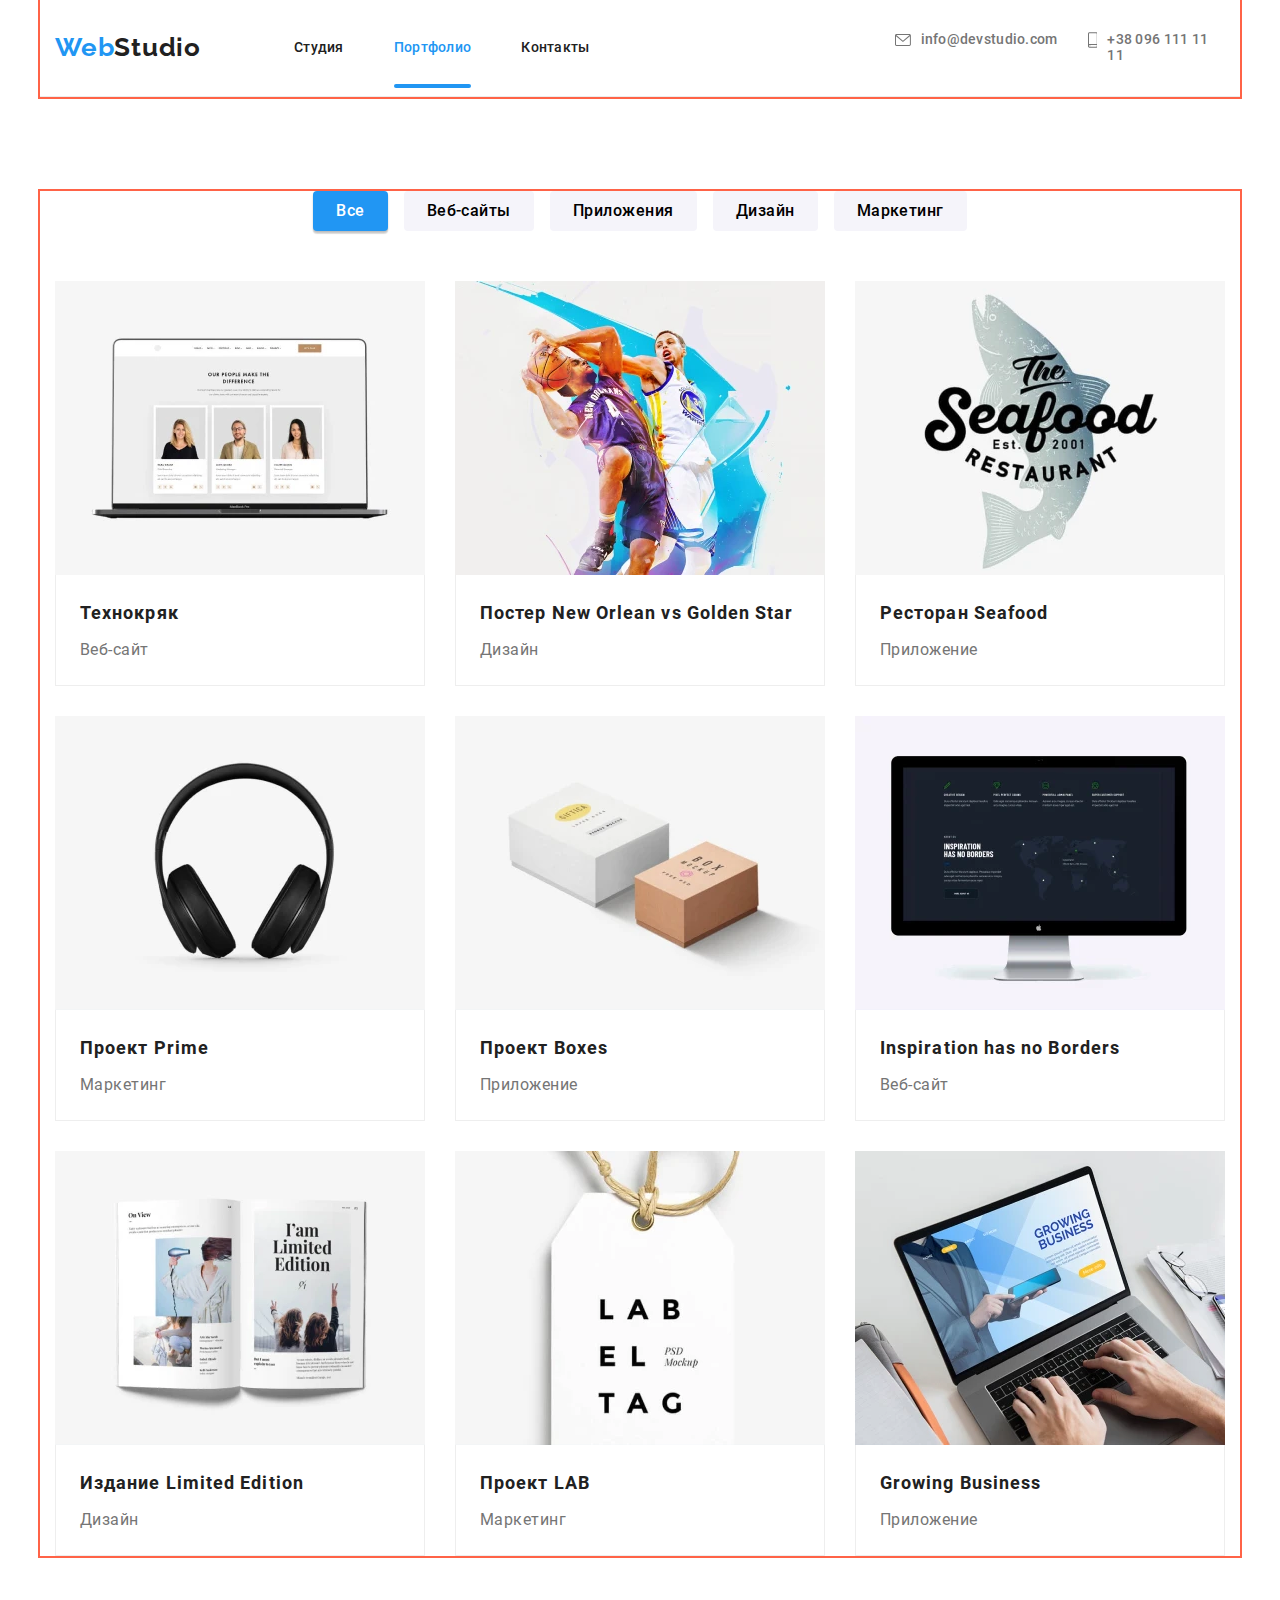
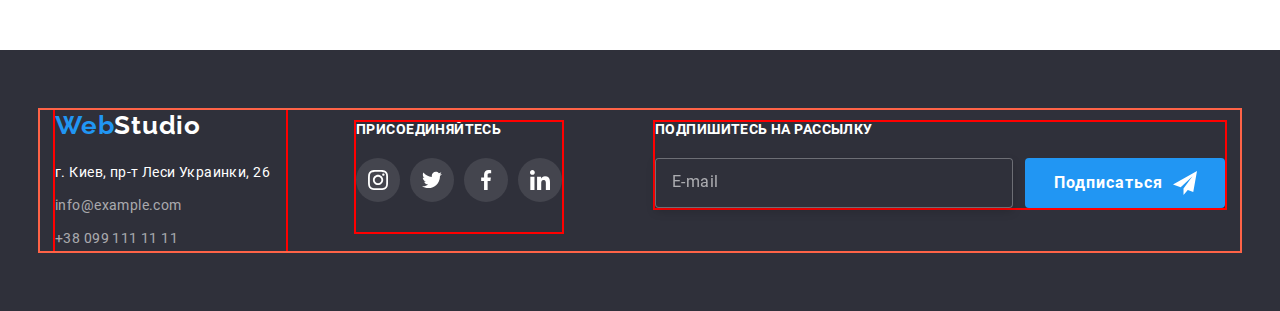
==== commit 6c218d8b: "Добавляет респонсивные изображения на обе страницы" ====
--- a/portfolio.html
+++ b/portfolio.html
@@ -108,8 +108,6 @@
             </div>
           </li>
         </ul>
-
-        <!-- ======================================= -->
       </div>
     </header>
 
@@ -142,14 +140,70 @@
 
           <!-- Список работ в портфолио-->
           <ul class="portfolio-cards-set">
+            <!-- Технокряк -->
             <li class="portfolio-card">
               <a class="portfolio-card__link" href="">
                 <div class="portfolio-card__image-box">
-                  <img
-                    class="portfolio-card__image"
-                    src="./images/img-portfolio-technokrjack.jpg"
-                    alt="Технокряк"
-                  />
+                  <picture>
+                    <source
+                      media="(min-width: 1200px)"
+                      srcset="
+                        ./images/portfolio/desktop/portfolio-1_desktop.webp    1x,
+                        ./images/portfolio/desktop/portfolio-1_desktop@2x.webp 2x
+                      "
+                      type="image/webp"
+                    />
+                    <source
+                      media="(min-width: 1200px)"
+                      srcset="
+                        ./images/portfolio/desktop/portfolio-1_desktop.jpg    1x,
+                        ./images/portfolio/desktop/portfolio-1_desktop@2x.jpg 2x
+                      "
+                      type="image/jpg"
+                    />
+
+                    <source
+                      media="(min-width: 768px)"
+                      srcset="
+                        ./images/portfolio/tablet/portfolio-1_tablet.webp    1x,
+                        ./images/portfolio/tablet/portfolio-1_tablet@2x.webp 2x
+                      "
+                      type="image/webp"
+                    />
+                    <source
+                      media="(min-width: 768px)"
+                      srcset="
+                        ./images/portfolio/tablet/portfolio-1_tablet.jpg    1x,
+                        ./images/portfolio/tablet/portfolio-1_tablet@2x.jpg 2x
+                      "
+                      type="image/jpg"
+                    />
+
+                    <source
+                      media="(max-width: 767px)"
+                      srcset="
+                        ./images/portfolio/mobile/portfolio-1_mobile.webp    1x,
+                        ./images/portfolio/mobile/portfolio-1_mobile@2x.webp 2x
+                      "
+                      type="image/webp"
+                    />
+                    <source
+                      media="(max-width: 767px)"
+                      srcset="
+                        ./images/portfolio/mobile/portfolio-1_mobile.jpg    1x,
+                        ./images/portfolio/mobile/portfolio-1_mobile@2x.jpg 2x
+                      "
+                      type="image/jpg"
+                    />
+
+                    <img
+                      class="portfolio-card__image"
+                      src="./images/portfolio/mobile/portfolio-1_mobile.jpg"
+                      alt="Технокряк"
+                      width="450"
+                      height="294"
+                    />
+                  </picture>
                   <div class="portfolio-card__overlay">
                     <p class="portfolio-card__overlay-text">
                       Ресурс предлагает комплексные предложения с разным уровнем функционала и
@@ -164,14 +218,70 @@
                 </div>
               </a>
             </li>
+            <!-- Постер New Orlean vs Golden Star -->
             <li class="portfolio-card">
               <a class="portfolio-card__link" href="">
                 <div class="portfolio-card__image-box">
-                  <img
-                    class="portfolio-card__image"
-                    src="./images/img-portfolio-new-orlean.jpg"
-                    alt="Постер New Orlean vs Golden Star"
-                  />
+                  <picture>
+                    <source
+                      media="(min-width: 1200px)"
+                      srcset="
+                        ./images/portfolio/desktop/portfolio-2_desktop.webp    1x,
+                        ./images/portfolio/desktop/portfolio-2_desktop@2x.webp 2x
+                      "
+                      type="image/webp"
+                    />
+                    <source
+                      media="(min-width: 1200px)"
+                      srcset="
+                        ./images/portfolio/desktop/portfolio-2_desktop.jpg    1x,
+                        ./images/portfolio/desktop/portfolio-2_desktop@2x.jpg 2x
+                      "
+                      type="image/jpg"
+                    />
+
+                    <source
+                      media="(min-width: 768px)"
+                      srcset="
+                        ./images/portfolio/tablet/portfolio-2_tablet.webp    1x,
+                        ./images/portfolio/tablet/portfolio-2_tablet@2x.webp 2x
+                      "
+                      type="image/webp"
+                    />
+                    <source
+                      media="(min-width: 768px)"
+                      srcset="
+                        ./images/portfolio/tablet/portfolio-2_tablet.jpg    1x,
+                        ./images/portfolio/tablet/portfolio-2_tablet@2x.jpg 2x
+                      "
+                      type="image/jpg"
+                    />
+
+                    <source
+                      media="(max-width: 767px)"
+                      srcset="
+                        ./images/portfolio/mobile/portfolio-2_mobile.webp    1x,
+                        ./images/portfolio/mobile/portfolio-2_mobile@2x.webp 2x
+                      "
+                      type="image/webp"
+                    />
+                    <source
+                      media="(max-width: 767px)"
+                      srcset="
+                        ./images/portfolio/mobile/portfolio-2_mobile.jpg    1x,
+                        ./images/portfolio/mobile/portfolio-2_mobile@2x.jpg 2x
+                      "
+                      type="image/jpg"
+                    />
+
+                    <img
+                      class="portfolio-card__image"
+                      src="./images/portfolio/mobile/portfolio-2_mobile.jpg"
+                      alt="Постер New Orlean vs Golden Star"
+                      width="450"
+                      height="294"
+                    />
+                  </picture>
                   <div class="portfolio-card__overlay">
                     <p class="portfolio-card__overlay-text">
                       Ресурс предлагает комплексные предложения с разным уровнем функционала и
@@ -186,14 +296,70 @@
                 </div>
               </a>
             </li>
+            <!-- Ресторан Seafood -->
             <li class="portfolio-card">
               <a class="portfolio-card__link" href="">
                 <div class="portfolio-card__image-box">
-                  <img
-                    class="portfolio-card__image"
-                    src="./images/img-portfolio-seafood.jpg"
-                    alt="Ресторан Seafood"
-                  />
+                  <picture>
+                    <source
+                      media="(min-width: 1200px)"
+                      srcset="
+                        ./images/portfolio/desktop/portfolio-3_desktop.webp    1x,
+                        ./images/portfolio/desktop/portfolio-3_desktop@2x.webp 2x
+                      "
+                      type="image/webp"
+                    />
+                    <source
+                      media="(min-width: 1200px)"
+                      srcset="
+                        ./images/portfolio/desktop/portfolio-3_desktop.jpg    1x,
+                        ./images/portfolio/desktop/portfolio-3_desktop@2x.jpg 2x
+                      "
+                      type="image/jpg"
+                    />
+
+                    <source
+                      media="(min-width: 768px)"
+                      srcset="
+                        ./images/portfolio/tablet/portfolio-3_tablet.webp    1x,
+                        ./images/portfolio/tablet/portfolio-3_tablet@2x.webp 2x
+                      "
+                      type="image/webp"
+                    />
+                    <source
+                      media="(min-width: 768px)"
+                      srcset="
+                        ./images/portfolio/tablet/portfolio-3_tablet.jpg    1x,
+                        ./images/portfolio/tablet/portfolio-3_tablet@2x.jpg 2x
+                      "
+                      type="image/jpg"
+                    />
+
+                    <source
+                      media="(max-width: 767px)"
+                      srcset="
+                        ./images/portfolio/mobile/portfolio-3_mobile.webp    1x,
+                        ./images/portfolio/mobile/portfolio-3_mobile@2x.webp 2x
+                      "
+                      type="image/webp"
+                    />
+                    <source
+                      media="(max-width: 767px)"
+                      srcset="
+                        ./images/portfolio/mobile/portfolio-3_mobile.jpg    1x,
+                        ./images/portfolio/mobile/portfolio-3_mobile@2x.jpg 2x
+                      "
+                      type="image/jpg"
+                    />
+
+                    <img
+                      class="portfolio-card__image"
+                      src="./images/portfolio/mobile/portfolio-3_mobile.jpg"
+                      alt="Ресторан Seafood"
+                      width="450"
+                      height="294"
+                    />
+                  </picture>
                   <div class="portfolio-card__overlay">
                     <p class="portfolio-card__overlay-text">
                       Ресурс предлагает комплексные предложения с разным уровнем функционала и
@@ -208,14 +374,70 @@
                 </div>
               </a>
             </li>
+            <!-- Проект Prime -->
             <li class="portfolio-card">
               <a class="portfolio-card__link" href="">
                 <div class="portfolio-card__image-box">
-                  <img
-                    class="portfolio-card__image"
-                    src="./images/img-portfolio-prime.jpg"
-                    alt="Проект Prime"
-                  />
+                  <picture>
+                    <source
+                      media="(min-width: 1200px)"
+                      srcset="
+                        ./images/portfolio/desktop/portfolio-4_desktop.webp    1x,
+                        ./images/portfolio/desktop/portfolio-4_desktop@2x.webp 2x
+                      "
+                      type="image/webp"
+                    />
+                    <source
+                      media="(min-width: 1200px)"
+                      srcset="
+                        ./images/portfolio/desktop/portfolio-4_desktop.jpg    1x,
+                        ./images/portfolio/desktop/portfolio-4_desktop@2x.jpg 2x
+                      "
+                      type="image/jpg"
+                    />
+
+                    <source
+                      media="(min-width: 768px)"
+                      srcset="
+                        ./images/portfolio/tablet/portfolio-4_tablet.webp    1x,
+                        ./images/portfolio/tablet/portfolio-4_tablet@2x.webp 2x
+                      "
+                      type="image/webp"
+                    />
+                    <source
+                      media="(min-width: 768px)"
+                      srcset="
+                        ./images/portfolio/tablet/portfolio-4_tablet.jpg    1x,
+                        ./images/portfolio/tablet/portfolio-4_tablet@2x.jpg 2x
+                      "
+                      type="image/jpg"
+                    />
+
+                    <source
+                      media="(max-width: 767px)"
+                      srcset="
+                        ./images/portfolio/mobile/portfolio-4_mobile.webp    1x,
+                        ./images/portfolio/mobile/portfolio-4_mobile@2x.webp 2x
+                      "
+                      type="image/webp"
+                    />
+                    <source
+                      media="(max-width: 767px)"
+                      srcset="
+                        ./images/portfolio/mobile/portfolio-4_mobile.jpg    1x,
+                        ./images/portfolio/mobile/portfolio-4_mobile@2x.jpg 2x
+                      "
+                      type="image/jpg"
+                    />
+
+                    <img
+                      class="portfolio-card__image"
+                      src="./images/portfolio/mobile/portfolio-4_mobile.jpg"
+                      alt="Проект Prime"
+                      width="450"
+                      height="294"
+                    />
+                  </picture>
                   <div class="portfolio-card__overlay">
                     <p class="portfolio-card__overlay-text">
                       Ресурс предлагает комплексные предложения с разным уровнем функционала и
@@ -230,14 +452,70 @@
                 </div>
               </a>
             </li>
+            <!-- Проект Boxes -->
             <li class="portfolio-card">
               <a class="portfolio-card__link" href="">
                 <div class="portfolio-card__image-box">
-                  <img
-                    class="portfolio-card__image"
-                    src="./images/img-portfolio-boxes.jpg"
-                    alt="Проект Boxes"
-                  />
+                  <picture>
+                    <source
+                      media="(min-width: 1200px)"
+                      srcset="
+                        ./images/portfolio/desktop/portfolio-5_desktop.webp    1x,
+                        ./images/portfolio/desktop/portfolio-5_desktop@2x.webp 2x
+                      "
+                      type="image/webp"
+                    />
+                    <source
+                      media="(min-width: 1200px)"
+                      srcset="
+                        ./images/portfolio/desktop/portfolio-5_desktop.jpg    1x,
+                        ./images/portfolio/desktop/portfolio-5_desktop@2x.jpg 2x
+                      "
+                      type="image/jpg"
+                    />
+
+                    <source
+                      media="(min-width: 768px)"
+                      srcset="
+                        ./images/portfolio/tablet/portfolio-5_tablet.webp    1x,
+                        ./images/portfolio/tablet/portfolio-5_tablet@2x.webp 2x
+                      "
+                      type="image/webp"
+                    />
+                    <source
+                      media="(min-width: 768px)"
+                      srcset="
+                        ./images/portfolio/tablet/portfolio-5_tablet.jpg    1x,
+                        ./images/portfolio/tablet/portfolio-5_tablet@2x.jpg 2x
+                      "
+                      type="image/jpg"
+                    />
+
+                    <source
+                      media="(max-width: 767px)"
+                      srcset="
+                        ./images/portfolio/mobile/portfolio-5_mobile.webp    1x,
+                        ./images/portfolio/mobile/portfolio-5_mobile@2x.webp 2x
+                      "
+                      type="image/webp"
+                    />
+                    <source
+                      media="(max-width: 767px)"
+                      srcset="
+                        ./images/portfolio/mobile/portfolio-5_mobile.jpg    1x,
+                        ./images/portfolio/mobile/portfolio-5_mobile@2x.jpg 2x
+                      "
+                      type="image/jpg"
+                    />
+
+                    <img
+                      class="portfolio-card__image"
+                      src="./images/portfolio/mobile/portfolio-5_mobile.jpg"
+                      alt="Проект Boxes"
+                      width="450"
+                      height="294"
+                    />
+                  </picture>
                   <div class="portfolio-card__overlay">
                     <p class="portfolio-card__overlay-text">
                       Ресурс предлагает комплексные предложения с разным уровнем функционала и
@@ -252,14 +530,70 @@
                 </div>
               </a>
             </li>
+            <!-- Inspiration has no Borders -->
             <li class="portfolio-card">
               <a class="portfolio-card__link" href="">
                 <div class="portfolio-card__image-box">
-                  <img
-                    class="portfolio-card__image"
-                    src="./images/img-portfolio-inspiration.jpg"
-                    alt="Inspiration has no Borders"
-                  />
+                  <picture>
+                    <source
+                      media="(min-width: 1200px)"
+                      srcset="
+                        ./images/portfolio/desktop/portfolio-6_desktop.webp    1x,
+                        ./images/portfolio/desktop/portfolio-6_desktop@2x.webp 2x
+                      "
+                      type="image/webp"
+                    />
+                    <source
+                      media="(min-width: 1200px)"
+                      srcset="
+                        ./images/portfolio/desktop/portfolio-6_desktop.jpg    1x,
+                        ./images/portfolio/desktop/portfolio-6_desktop@2x.jpg 2x
+                      "
+                      type="image/jpg"
+                    />
+
+                    <source
+                      media="(min-width: 768px)"
+                      srcset="
+                        ./images/portfolio/tablet/portfolio-6_tablet.webp    1x,
+                        ./images/portfolio/tablet/portfolio-6_tablet@2x.webp 2x
+                      "
+                      type="image/webp"
+                    />
+                    <source
+                      media="(min-width: 768px)"
+                      srcset="
+                        ./images/portfolio/tablet/portfolio-6_tablet.jpg    1x,
+                        ./images/portfolio/tablet/portfolio-6_tablet@2x.jpg 2x
+                      "
+                      type="image/jpg"
+                    />
+
+                    <source
+                      media="(max-width: 767px)"
+                      srcset="
+                        ./images/portfolio/mobile/portfolio-6_mobile.webp    1x,
+                        ./images/portfolio/mobile/portfolio-6_mobile@2x.webp 2x
+                      "
+                      type="image/webp"
+                    />
+                    <source
+                      media="(max-width: 767px)"
+                      srcset="
+                        ./images/portfolio/mobile/portfolio-6_mobile.jpg    1x,
+                        ./images/portfolio/mobile/portfolio-6_mobile@2x.jpg 2x
+                      "
+                      type="image/jpg"
+                    />
+
+                    <img
+                      class="portfolio-card__image"
+                      src="./images/portfolio/mobile/portfolio-6_mobile.jpg"
+                      alt="Inspiration has no Borders"
+                      width="450"
+                      height="294"
+                    />
+                  </picture>
                   <div class="portfolio-card__overlay">
                     <p class="portfolio-card__overlay-text">
                       Ресурс предлагает комплексные предложения с разным уровнем функционала и
@@ -274,14 +608,70 @@
                 </div>
               </a>
             </li>
+            <!-- Издание Limited Edition -->
             <li class="portfolio-card">
               <a class="portfolio-card__link" href="">
                 <div class="portfolio-card__image-box">
-                  <img
-                    class="portfolio-card__image"
-                    src="./images/img-portfolio-limited-edition.jpg"
-                    alt="Издание Limited Edition"
-                  />
+                  <picture>
+                    <source
+                      media="(min-width: 1200px)"
+                      srcset="
+                        ./images/portfolio/desktop/portfolio-7_desktop.webp    1x,
+                        ./images/portfolio/desktop/portfolio-7_desktop@2x.webp 2x
+                      "
+                      type="image/webp"
+                    />
+                    <source
+                      media="(min-width: 1200px)"
+                      srcset="
+                        ./images/portfolio/desktop/portfolio-7_desktop.jpg    1x,
+                        ./images/portfolio/desktop/portfolio-7_desktop@2x.jpg 2x
+                      "
+                      type="image/jpg"
+                    />
+
+                    <source
+                      media="(min-width: 768px)"
+                      srcset="
+                        ./images/portfolio/tablet/portfolio-7_tablet.webp    1x,
+                        ./images/portfolio/tablet/portfolio-7_tablet@2x.webp 2x
+                      "
+                      type="image/webp"
+                    />
+                    <source
+                      media="(min-width: 768px)"
+                      srcset="
+                        ./images/portfolio/tablet/portfolio-7_tablet.jpg    1x,
+                        ./images/portfolio/tablet/portfolio-7_tablet@2x.jpg 2x
+                      "
+                      type="image/jpg"
+                    />
+
+                    <source
+                      media="(max-width: 767px)"
+                      srcset="
+                        ./images/portfolio/mobile/portfolio-7_mobile.webp    1x,
+                        ./images/portfolio/mobile/portfolio-7_mobile@2x.webp 2x
+                      "
+                      type="image/webp"
+                    />
+                    <source
+                      media="(max-width: 767px)"
+                      srcset="
+                        ./images/portfolio/mobile/portfolio-7_mobile.jpg    1x,
+                        ./images/portfolio/mobile/portfolio-7_mobile@2x.jpg 2x
+                      "
+                      type="image/jpg"
+                    />
+
+                    <img
+                      class="portfolio-card__image"
+                      src="./images/portfolio/mobile/portfolio-7_mobile.jpg"
+                      alt="Издание Limited Edition"
+                      width="450"
+                      height="294"
+                    />
+                  </picture>
                   <div class="portfolio-card__overlay">
                     <p class="portfolio-card__overlay-text">
                       Ресурс предлагает комплексные предложения с разным уровнем функционала и
@@ -296,14 +686,70 @@
                 </div>
               </a>
             </li>
+            <!-- Проект LAB -->
             <li class="portfolio-card">
               <a class="portfolio-card__link" href="">
                 <div class="portfolio-card__image-box">
-                  <img
-                    class="portfolio-card__image"
-                    src="./images/img-portfolio-lab.jpg"
-                    alt="Проект LAB"
-                  />
+                  <picture>
+                    <source
+                      media="(min-width: 1200px)"
+                      srcset="
+                        ./images/portfolio/desktop/portfolio-8_desktop.webp    1x,
+                        ./images/portfolio/desktop/portfolio-8_desktop@2x.webp 2x
+                      "
+                      type="image/webp"
+                    />
+                    <source
+                      media="(min-width: 1200px)"
+                      srcset="
+                        ./images/portfolio/desktop/portfolio-8_desktop.jpg    1x,
+                        ./images/portfolio/desktop/portfolio-8_desktop@2x.jpg 2x
+                      "
+                      type="image/jpg"
+                    />
+
+                    <source
+                      media="(min-width: 768px)"
+                      srcset="
+                        ./images/portfolio/tablet/portfolio-8_tablet.webp    1x,
+                        ./images/portfolio/tablet/portfolio-8_tablet@2x.webp 2x
+                      "
+                      type="image/webp"
+                    />
+                    <source
+                      media="(min-width: 768px)"
+                      srcset="
+                        ./images/portfolio/tablet/portfolio-8_tablet.jpg    1x,
+                        ./images/portfolio/tablet/portfolio-8_tablet@2x.jpg 2x
+                      "
+                      type="image/jpg"
+                    />
+
+                    <source
+                      media="(max-width: 767px)"
+                      srcset="
+                        ./images/portfolio/mobile/portfolio-8_mobile.webp    1x,
+                        ./images/portfolio/mobile/portfolio-8_mobile@2x.webp 2x
+                      "
+                      type="image/webp"
+                    />
+                    <source
+                      media="(max-width: 767px)"
+                      srcset="
+                        ./images/portfolio/mobile/portfolio-8_mobile.jpg    1x,
+                        ./images/portfolio/mobile/portfolio-8_mobile@2x.jpg 2x
+                      "
+                      type="image/jpg"
+                    />
+
+                    <img
+                      class="portfolio-card__image"
+                      src="./images/portfolio/mobile/portfolio-8_mobile.jpg"
+                      alt="Проект LAB"
+                      width="450"
+                      height="294"
+                    />
+                  </picture>
                   <div class="portfolio-card__overlay">
                     <p class="portfolio-card__overlay-text">
                       Ресурс предлагает комплексные предложения с разным уровнем функционала и
@@ -318,14 +764,70 @@
                 </div>
               </a>
             </li>
+            <!-- Growing Business -->
             <li class="portfolio-card">
               <a class="portfolio-card__link" href="">
                 <div class="portfolio-card__image-box">
-                  <img
-                    class="portfolio-card__image"
-                    src="./images/img-portfolio-growing-bis.jpg"
-                    alt="Growing Business"
-                  />
+                  <picture>
+                    <source
+                      media="(min-width: 1200px)"
+                      srcset="
+                        ./images/portfolio/desktop/portfolio-9_desktop.webp    1x,
+                        ./images/portfolio/desktop/portfolio-9_desktop@2x.webp 2x
+                      "
+                      type="image/webp"
+                    />
+                    <source
+                      media="(min-width: 1200px)"
+                      srcset="
+                        ./images/portfolio/desktop/portfolio-9_desktop.jpg    1x,
+                        ./images/portfolio/desktop/portfolio-9_desktop@2x.jpg 2x
+                      "
+                      type="image/jpg"
+                    />
+
+                    <source
+                      media="(min-width: 768px)"
+                      srcset="
+                        ./images/portfolio/tablet/portfolio-9_tablet.webp    1x,
+                        ./images/portfolio/tablet/portfolio-9_tablet@2x.webp 2x
+                      "
+                      type="image/webp"
+                    />
+                    <source
+                      media="(min-width: 768px)"
+                      srcset="
+                        ./images/portfolio/tablet/portfolio-9_tablet.jpg    1x,
+                        ./images/portfolio/tablet/portfolio-9_tablet@2x.jpg 2x
+                      "
+                      type="image/jpg"
+                    />
+
+                    <source
+                      media="(max-width: 767px)"
+                      srcset="
+                        ./images/portfolio/mobile/portfolio-9_mobile.webp    1x,
+                        ./images/portfolio/mobile/portfolio-9_mobile@2x.webp 2x
+                      "
+                      type="image/webp"
+                    />
+                    <source
+                      media="(max-width: 767px)"
+                      srcset="
+                        ./images/portfolio/mobile/portfolio-9_mobile.jpg    1x,
+                        ./images/portfolio/mobile/portfolio-9_mobile@2x.jpg 2x
+                      "
+                      type="image/jpg"
+                    />
+
+                    <img
+                      class="portfolio-card__image"
+                      src="./images/portfolio/mobile/portfolio-9_mobile.jpg"
+                      alt="Growing Business"
+                      width="450"
+                      height="294"
+                    />
+                  </picture>
                   <div class="portfolio-card__overlay">
                     <p class="portfolio-card__overlay-text">
                       Ресурс предлагает комплексные предложения с разным уровнем функционала и
@@ -446,5 +948,6 @@
         </ul>
       </div>
     </footer>
+    <script src="./js/menu.js"></script>
   </body>
 </html>
--- a/css/main.min.css
+++ b/css/main.min.css
@@ -1 +1 @@
-@font-face{font-family:"Roboto";font-style:normal;font-weight:400;src:url("../fonts/roboto-v30-latin_cyrillic-regular.eot");src:local(""),url("../fonts/roboto-v30-latin_cyrillic-regular.eot?#iefix") format("embedded-opentype"),url("../fonts/roboto-v30-latin_cyrillic-regular.woff2") format("woff2"),url("../fonts/roboto-v30-latin_cyrillic-regular.woff") format("woff"),url("../fonts/roboto-v30-latin_cyrillic-regular.ttf") format("truetype"),url("../fonts/roboto-v30-latin_cyrillic-regular.svg#Roboto") format("svg")}@font-face{font-family:"Roboto";font-style:normal;font-weight:500;src:url("../fonts/roboto-v30-latin_cyrillic-500.eot");src:local(""),url("../fonts/roboto-v30-latin_cyrillic-500.eot?#iefix") format("embedded-opentype"),url("../fonts/roboto-v30-latin_cyrillic-500.woff2") format("woff2"),url("../fonts/roboto-v30-latin_cyrillic-500.woff") format("woff"),url("../fonts/roboto-v30-latin_cyrillic-500.ttf") format("truetype"),url("../fonts/roboto-v30-latin_cyrillic-500.svg#Roboto") format("svg")}@font-face{font-family:"Roboto";font-style:normal;font-weight:700;src:url("../fonts/roboto-v30-latin_cyrillic-700.eot");src:local(""),url("../fonts/roboto-v30-latin_cyrillic-700.eot?#iefix") format("embedded-opentype"),url("../fonts/roboto-v30-latin_cyrillic-700.woff2") format("woff2"),url("../fonts/roboto-v30-latin_cyrillic-700.woff") format("woff"),url("../fonts/roboto-v30-latin_cyrillic-700.ttf") format("truetype"),url("../fonts/roboto-v30-latin_cyrillic-700.svg#Roboto") format("svg")}@font-face{font-family:"Roboto";font-style:normal;font-weight:900;src:url("../fonts/roboto-v30-latin_cyrillic-900.eot");src:local(""),url("../fonts/roboto-v30-latin_cyrillic-900.eot?#iefix") format("embedded-opentype"),url("../fonts/roboto-v30-latin_cyrillic-900.woff2") format("woff2"),url("../fonts/roboto-v30-latin_cyrillic-900.woff") format("woff"),url("../fonts/roboto-v30-latin_cyrillic-900.ttf") format("truetype"),url("../fonts/roboto-v30-latin_cyrillic-900.svg#Roboto") format("svg")}@font-face{font-family:"Raleway";font-style:normal;font-weight:400;src:url("../fonts/raleway-v27-latin-regular.eot");src:local(""),url("../fonts/raleway-v27-latin-regular.eot?#iefix") format("embedded-opentype"),url("../fonts/raleway-v27-latin-regular.woff2") format("woff2"),url("../fonts/raleway-v27-latin-regular.woff") format("woff"),url("../fonts/raleway-v27-latin-regular.ttf") format("truetype"),url("../fonts/raleway-v27-latin-regular.svg#Raleway") format("svg")}@font-face{font-family:"Raleway";font-style:normal;font-weight:700;src:url("../fonts/raleway-v27-latin-700.eot");src:local(""),url("../fonts/raleway-v27-latin-700.eot?#iefix") format("embedded-opentype"),url("../fonts/raleway-v27-latin-700.woff2") format("woff2"),url("../fonts/raleway-v27-latin-700.woff") format("woff"),url("../fonts/raleway-v27-latin-700.ttf") format("truetype"),url("../fonts/raleway-v27-latin-700.svg#Raleway") format("svg")}:root{--primary-color: #212121;--secondary-color: #757575;--accent-color: #2196F3;--accent-button-color: #fff;--hero-title-color: #fff;--business-txt-col: #fff;--modal-btn-close: #000000;--portf-overlay-txt: #fff;--footer-font-color: #fff;--link-footer-color: rgba(255, 255, 255, 0.6);--primary-bgr-color: #fff;--accent-bgr-color: #2196F3;--hero-butt-active: #188CE8;--border-custom-active: #188CE8;--bgr-custom-active: #188CE8;--hero-bgr-color: #C4C4C4;--modal-bgr-color: #fff;--modal-btn-bgr: #fff;--advant-iconbgr-col: #F5F4FA;--icon-bgr-color: #fff;--icon-color: #AFB1B8;--business-txt-bgr: rgba(47, 48, 58, 0.8);--clients-icon-bgr-col: #fff;--clients-icon-color: #AFB1B8;--clients-border-col: #AFB1B8;--portf-overlay-bgr: rgba(33, 150, 243, 0.9);--footer-bgr-color: #2F303A;--footer-icon-color: #fff;--team-bgr-color: #F5F4FA;--filter-butt-bgr-col: #F5F4FA;--border-bottom-header: #ECECEC;--border-bottom-card: #EEEEEE;--primary-font: "Roboto";--secondary-font: "Raleway"}.flex{display:-webkit-box;display:-ms-flexbox;display:flex}.temporary-hidden{display:none}.visually-hidden{position:absolute;width:1px;height:1px;margin:-1px;border:0;padding:0;white-space:nowrap;-webkit-clip-path:inset(100%);clip-path:inset(100%);clip:rect(0 0 0 0);overflow:hidden}html{-webkit-box-sizing:border-box;box-sizing:border-box}*,*::before,*::after{-webkit-box-sizing:inherit;box-sizing:inherit}body{margin:0;color:var(--primary-color);font-family:var(--primary-font),sans-serif;font-size:14px}body.modal-open{overflow:hidden}.img{display:block;max-width:100%;height:auto}.list{list-style:none;padding:0;margin:0}.section{padding-top:60px;padding-bottom:60px;margin:0}@media screen and (min-width: 1200px){.section{padding-top:94px;padding-bottom:94px}}.section--no-padding-top{padding-top:0}.section--background-grey{background-color:var(--team-bgr-color)}.container{padding-left:15px;padding-right:15px;margin:0 auto;outline:2px solid tomato}@media screen and (min-width: 480px){.container{max-width:480px}}@media screen and (min-width: 768px){.container{max-width:768px}}@media screen and (min-width: 1200px){.container{max-width:1200px}}.container--flex{position:relative;display:-webkit-box;display:-ms-flexbox;display:flex;border-bottom:1px solid var(--border-bottom-header)}.logo{color:inherit;text-decoration:none;font-family:var(--secondary-font),sans-serif;font-weight:700;font-size:24px;line-height:1.17;letter-spacing:.03em}@media screen and (max-width: 767px){.logo{display:block;padding-top:16px;padding-bottom:16px}}@media screen and (min-width: 1200px){.logo{font-size:26px;line-height:1.19}}.logo__color{color:var(--accent-color)}.section-title{margin-top:0;margin-bottom:30px;font-weight:700;font-size:28px;line-height:1.18;text-align:center;letter-spacing:.03em}@media screen and (min-width: 1200px){.section-title{margin-bottom:50px;font-size:36px;line-height:1.17}}.section-subtitle{margin-top:0;margin-bottom:10px;font-weight:700;font-size:14px;line-height:1.14;letter-spacing:.03em;text-transform:uppercase}@media screen and (max-width: 767px){.section-subtitle{text-align:center}}.join__section-subtitle{margin-bottom:20px}.footer-submit__section-subtitle{margin-bottom:20px}.social-net{display:-webkit-box;display:-ms-flexbox;display:flex;width:206px;height:44px;padding:0;margin-top:0;margin-bottom:24px;margin-right:auto;margin-left:auto;-webkit-box-pack:center;-ms-flex-pack:center;justify-content:center;list-style:none}@media screen and (min-width: 1200px){.social-net{margin-bottom:30px}}.social-net__item:not(:last-child){margin-right:10px}.social-net__icon{display:-webkit-box;display:-ms-flexbox;display:flex;width:44px;height:44px;border-radius:50px;-webkit-box-align:center;-ms-flex-align:center;align-items:center;-webkit-box-pack:center;-ms-flex-pack:center;justify-content:center;background-color:var(--icon-bgr-color);color:var(--icon-color);-webkit-transition-property:color background-color;transition-property:color background-color;-webkit-transition-duration:250ms;transition-duration:250ms;-webkit-transition-timing-function:cubic-bezier(0.4, 0, 0.2, 1);transition-timing-function:cubic-bezier(0.4, 0, 0.2, 1)}.social-net__icon-color{fill:currentColor}.social-net__icon:hover,.social-net__icon:focus{background-color:var(--accent-color);color:var(--accent-button-color)}.header{display:-webkit-box;display:-ms-flexbox;display:flex;-webkit-box-align:center;-ms-flex-align:center;align-items:center;list-style:none;padding:0;margin:0}.burger-button{position:absolute;top:10px;right:15px;width:40px;height:40px;padding:0;margin:0;border:none;z-index:5;background-color:rgba(0,0,0,0)}.burger-button:hover,.burger-button:focus{fill:var(--accent-color)}@media screen and (min-width: 768px){.burger-button{display:none}}.burger-button__icon-close{display:none}.burger-button.is-open .burger-button__icon-close{display:block}.burger-button.is-open .burger-button__icon-menu{display:none}.mobile-menu{display:none;top:0;left:0;width:100%;height:100vh;z-index:4;background-color:var(--primary-bgr-color)}@media screen and (max-width: 767px){.mobile-menu{position:fixed;overflow-y:scroll;padding:48px 40px}}@media screen and (min-width: 768px){.mobile-menu{height:100%;-webkit-box-align:center;-ms-flex-align:center;align-items:center}}@media screen and (max-width: 767px){.mobile-menu.is-open{display:-webkit-box;display:-ms-flexbox;display:flex;-webkit-box-orient:vertical;-webkit-box-direction:normal;-ms-flex-direction:column;flex-direction:column;-webkit-box-pack:justify;-ms-flex-pack:justify;justify-content:space-between;-webkit-box-shadow:0px 4px 8px rgba(0,0,0,.04),0px 2px 4px rgba(0,0,0,.08),0px 1px 3px rgba(0,0,0,.16);box-shadow:0px 4px 8px rgba(0,0,0,.04),0px 2px 4px rgba(0,0,0,.08),0px 1px 3px rgba(0,0,0,.16)}}@media screen and (min-width: 768px){.mobile-menu{display:-webkit-box;display:-ms-flexbox;display:flex;padding:0}}.navigation-set{display:-webkit-box;display:-ms-flexbox;display:flex;-webkit-box-orient:vertical;-webkit-box-direction:normal;-ms-flex-direction:column;flex-direction:column;row-gap:32px;list-style:none;padding:0}@media screen and (min-width: 768px){.navigation-set{-webkit-box-orient:horizontal;-webkit-box-direction:normal;-ms-flex-direction:row;flex-direction:row;-webkit-column-gap:50px;-moz-column-gap:50px;column-gap:50px;-webkit-box-align:center;-ms-flex-align:center;align-items:center;margin-left:88px}}@media screen and (min-width: 1200px){.navigation-set{margin-left:93px}}.navigation-set__link{color:inherit;text-decoration:none;font-weight:500;font-size:40px;line-height:1.18;letter-spacing:.02em;-webkit-transition-property:color;transition-property:color;-webkit-transition-duration:250ms;transition-duration:250ms;-webkit-transition-timing-function:cubic-bezier(0.4, 0, 0.2, 1);transition-timing-function:cubic-bezier(0.4, 0, 0.2, 1)}@media screen and (max-width: 449px){.navigation-set__link{font-size:30px}}@media screen and (min-width: 768px){.navigation-set__link{display:block;padding-top:32px;padding-bottom:32px;font-size:14px;line-height:1.14}}.navigation-set__link:hover,.navigation-set__link:focus{color:var(--accent-color)}.is-active{position:relative;color:var(--accent-color)}@media screen and (min-width: 768px){.is-active::after{position:absolute;content:"";bottom:0;left:0;width:100%;height:4px;border-radius:2px;background-color:var(--accent-color)}}.header-contacts-set{display:-webkit-box;display:-ms-flexbox;display:flex;-webkit-box-orient:vertical;-webkit-box-direction:normal;-ms-flex-direction:column;flex-direction:column;row-gap:32px;padding:0;list-style:none;-webkit-transition-property:color;transition-property:color;-webkit-transition-duration:250ms;transition-duration:250ms;-webkit-transition-timing-function:cubic-bezier(0.4, 0, 0.2, 1);transition-timing-function:cubic-bezier(0.4, 0, 0.2, 1)}@media screen and (max-width: 767px){.header-contacts-set{margin-bottom:64px}}@media screen and (max-width: 767px){.header-contacts-set__item:first-child{-webkit-box-ordinal-group:3;-ms-flex-order:2;order:2;font-size:24px;line-height:1.17}.header-contacts-set__item:last-child{font-size:34px;line-height:1.18}.header-contacts-set__item:last-child .header-contacts-set__mail-phone{color:var(--accent-color)}}@media screen and (max-width: 767px)and (max-width: 449px){.header-contacts-set__item:first-child{font-size:20px}.header-contacts-set__item:last-child{font-size:26px}}@media screen and (min-width: 768px){.header-contacts-set{row-gap:10px;margin-left:84px}}@media screen and (min-width: 1200px){.header-contacts-set{-webkit-box-orient:horizontal;-webkit-box-direction:normal;-ms-flex-direction:row;flex-direction:row;margin-left:305px}.header-contacts-set__item+.header-contacts-set__item{margin-left:30px}}.header-contacts-set__mail-phone{display:-webkit-box;display:-ms-flexbox;display:flex;text-decoration:none;font-weight:500;letter-spacing:.02em;color:var(--secondary-color)}@media screen and (min-width: 768px){.header-contacts-set__mail-phone{font-size:12px;line-height:1.17}}@media screen and (min-width: 1200px){.header-contacts-set__mail-phone{padding-top:32px;padding-bottom:32px;font-size:14px;line-height:1.14}}.header-contacts-set__icon{display:none;fill:currentColor}@media screen and (min-width: 768px){.header-contacts-set__icon{display:block;margin-right:8px}}@media screen and (min-width: 1200px){.header-contacts-set__icon{margin-right:10px}}.header-contacts-set__icon--add-top-marg{margin-top:2px}.header-contacts-set__mail-phone:hover,.header-contacts-set__mail-phone:focus{color:var(--accent-color)}.mobile-menu-social{display:-webkit-box;display:-ms-flexbox;display:flex;-ms-flex-wrap:wrap;flex-wrap:wrap;width:100%;list-style:none;padding:0}@media screen and (min-width: 768px){.mobile-menu-social{display:none}}.mobile-menu-social__item:not(:last-child){padding-right:10px;border-right:1px solid rgba(33,33,33,.2)}.mobile-menu-social__item:not(:first-child){padding-left:10px}.mobile-menu-social__links{text-decoration:none;font-weight:500;font-size:18px;line-height:1.22;letter-spacing:.02em;color:var(--accent-color)}.hero{margin-left:auto;margin-right:auto;text-align:center}.overlay{margin-left:auto;margin-right:auto;background:-webkit-gradient(linear, left top, right top, from(rgba(47, 48, 58, 0.4)), to(rgba(47, 48, 58, 0.4))),url("../images/bgr-image-optim.jpg");background:linear-gradient(to right, rgba(47, 48, 58, 0.4), rgba(47, 48, 58, 0.4)),url("../images/bgr-image-optim.jpg");background-repeat:no-repeat;background-position:center;background-size:cover;background-color:var(--hero-bgr-color)}@media screen and (max-width: 479px){.overlay{max-width:479px;height:400px}}@media screen and (min-width: 480px)and (max-width: 1199px){.overlay{max-width:1199px;height:400px}}@media screen and (min-width: 1200px){.overlay{max-width:1600px;height:600px}}.hero-title{margin-top:0;margin-bottom:30px;padding-top:118px;color:var(--hero-title-color);font-weight:900;font-size:26px;line-height:1.62;letter-spacing:.06em;text-transform:uppercase}@media screen and (min-width: 1200px){.hero-title{padding-top:200px;font-size:44px;line-height:1.36}}.hero-button{display:inline-block;border-radius:4px;border:1px solid rgba(0,0,0,0);padding:10px 32px;min-width:200px;color:var(--accent-button-color);background-color:var(--accent-bgr-color);font-family:inherit;font-weight:700;font-size:16px;line-height:1.875;letter-spacing:.06em;-webkit-transition-property:background-color;transition-property:background-color;-webkit-transition-duration:250ms;transition-duration:250ms;-webkit-transition-timing-function:cubic-bezier(0.4, 0, 0.2, 1);transition-timing-function:cubic-bezier(0.4, 0, 0.2, 1)}.hero-button:hover,.hero-button:focus{background-color:var(--hero-butt-active);cursor:pointer}.backdrop{position:fixed;top:0;left:0;width:100%;height:100%;z-index:3;opacity:1;overflow-y:scroll;-webkit-transition-property:opacity;transition-property:opacity;-webkit-transition-duration:250ms;transition-duration:250ms;-webkit-transition-timing-function:cubic-bezier(0.4, 0, 0.2, 1);transition-timing-function:cubic-bezier(0.4, 0, 0.2, 1);background-color:rgba(0,0,0,.2)}.backdrop.is-hidden{opacity:0;pointer-events:none}.backdrop.is-hidden .modal{-webkit-transform:translate(-50%, -50%) scale(0.8);transform:translate(-50%, -50%) scale(0.8)}.modal{position:absolute;left:50%;-webkit-transform:translate(-50%);transform:translate(-50%);width:100%;max-width:450px;height:609px;padding:40px;-webkit-transform:translate(-50%) scale(1);transform:translate(-50%) scale(1);-webkit-transition-property:-webkit-transform;transition-property:-webkit-transform;transition-property:transform;transition-property:transform, -webkit-transform;-webkit-transition-duration:250ms;transition-duration:250ms;-webkit-transition-timing-function:cubic-bezier(0.4, 0, 0.2, 1);transition-timing-function:cubic-bezier(0.4, 0, 0.2, 1);border-radius:4px;-webkit-box-shadow:0px 1px 3px rgba(0,0,0,.12),0px 1px 1px rgba(0,0,0,.14),0px 2px 1px rgba(0,0,0,.2);box-shadow:0px 1px 3px rgba(0,0,0,.12),0px 1px 1px rgba(0,0,0,.14),0px 2px 1px rgba(0,0,0,.2);background-color:var(--modal-bgr-color)}@media screen and (max-width: 767px){.modal{top:93px}}@media screen and (min-width: 768px){.modal{top:208px}}@media screen and (min-width: 480px)and (max-width: 1199px){.modal{width:450px}}@media screen and (min-width: 1200px){.modal{position:absolute;top:50%;left:50%;-webkit-transform:translate(-50%, -50%);transform:translate(-50%, -50%);max-width:528px;height:581px}}.modal-slogan{padding-bottom:12px;margin:0;font-weight:700;font-size:20px;line-height:1.5;text-align:center;letter-spacing:.03em;color:var(--primary-color)}@media screen and (min-width: 1200px){.modal-slogan{line-height:1.15}}.close-modal-btn{position:absolute;top:8px;right:8px;width:30px;height:30px;border:1px solid rgba(0,0,0,.1);border-radius:50%;display:-webkit-box;display:-ms-flexbox;display:flex;padding:0;-webkit-box-align:center;-ms-flex-align:center;align-items:center;-webkit-box-pack:center;-ms-flex-pack:center;justify-content:center;background-color:var(--modal-btn-bgr)}.close-modal-btn__icon{fill:var(--modal-btn-close);-webkit-transition-property:fill;transition-property:fill;-webkit-transition-duration:250ms;transition-duration:250ms;-webkit-transition-timing-function:cubic-bezier(0.4, 0, 0.2, 1);transition-timing-function:cubic-bezier(0.4, 0, 0.2, 1)}.close-modal-btn:hover .close-modal-btn__icon{fill:var(--accent-color)}.modal-form{width:100%}.form-set{width:100%}@media screen and (min-width: 1200px){.form-set{top:75px}}.field-block-wrap{margin-bottom:10px}.field-block-wrap__label{display:block;width:100%;margin-bottom:4px;text-align:left;font-size:12px;line-height:1.17;letter-spacing:.01em;color:var(--secondary-color)}.field-block-wrap__field{position:relative;display:-webkit-box;display:-ms-flexbox;display:flex;-webkit-box-orient:vertical;-webkit-box-direction:normal;-ms-flex-direction:column;flex-direction:column;width:100%}.field-block-wrap__input{height:40px;padding:0 0 0 42px;border:1px solid rgba(33,33,33,.2);border-radius:4px;outline:rgba(0,0,0,0);-webkit-transition-property:border;transition-property:border;-webkit-transition-duration:250ms;transition-duration:250ms;-webkit-transition-timing-function:cubic-bezier(0.4, 0, 0.2, 1);transition-timing-function:cubic-bezier(0.4, 0, 0.2, 1)}.field-block-wrap__input:focus,.field-block-wrap__input:hover{border:1px solid var(--accent-color)}.field-block-wrap__icon{position:absolute;top:11px;left:12px;-webkit-transition-property:fill;transition-property:fill;-webkit-transition-duration:250ms;transition-duration:250ms;-webkit-transition-timing-function:cubic-bezier(0.4, 0, 0.2, 1);transition-timing-function:cubic-bezier(0.4, 0, 0.2, 1)}.field-block-wrap__input:focus+.field-block-wrap__icon{fill:var(--accent-color)}.field-block-wrap__input:hover+.field-block-wrap__icon{fill:var(--accent-color)}.field-block-wrap__textarea-field{height:120px}.field-block-wrap__textarea{width:100%;height:100%;padding:12px 16px;border:1px solid rgba(33,33,33,.2);border-radius:4px;resize:none;outline:none;font-size:14px;line-height:1.14;letter-spacing:.01em;color:rgba(117,117,117,.5);-webkit-transition-property:border;transition-property:border;-webkit-transition-duration:250ms;transition-duration:250ms;-webkit-transition-timing-function:cubic-bezier(0.4, 0, 0.2, 1);transition-timing-function:cubic-bezier(0.4, 0, 0.2, 1)}.field-block-wrap__textarea:focus,.field-block-wrap__textarea:hover{border:1px solid var(--accent-color)}.agreement-wrap{margin-top:20px}.custom-checkbox{display:-webkit-box;display:-ms-flexbox;display:flex;-webkit-box-align:center;-ms-flex-align:center;align-items:center;-webkit-box-pack:center;-ms-flex-pack:center;justify-content:center}.custom-checkbox__icon{margin-right:8px;border:2px solid var(--primary-color);border-radius:2px}.custom-checkbox__input:checked+.custom-checkbox__icon{border:2px solid var(--border-custom-active);background-color:var(--bgr-custom-active)}.custom-checkbox__label{display:-webkit-box;display:-ms-flexbox;display:flex;-webkit-box-align:center;-ms-flex-align:center;align-items:center;font-size:12px;line-height:1.17;letter-spacing:.03em;color:var(--secondary-color)}@media screen and (min-width: 1200px){.custom-checkbox__label{font-size:14px;line-height:1.7}}.custom-checkbox__link{text-decoration:none}.custom-checkbox__link-text{position:relative;color:var(--accent-color)}.custom-checkbox__link-text::after{position:absolute;content:"";bottom:1px;left:0;width:100%;height:1px;background-color:var(--accent-color)}.modal-submit-button{margin-top:30px;padding:10px 55px 10px 56px;font-weight:700;font-size:16px;line-height:1.88;text-align:center;letter-spacing:.06em;color:var(--accent-button-color);background:var(--accent-bgr-color);-webkit-box-shadow:0px 4px 4px rgba(0,0,0,.15);box-shadow:0px 4px 4px rgba(0,0,0,.15);border:rgba(0,0,0,0);border-radius:4px;-webkit-transition-property:background-color;transition-property:background-color;-webkit-transition-duration:250ms;transition-duration:250ms;-webkit-transition-timing-function:cubic-bezier(0.4, 0, 0.2, 1);transition-timing-function:cubic-bezier(0.4, 0, 0.2, 1)}.modal-submit-button:hover,.modal-submit-button:focus{background-color:var(--hero-butt-active);cursor:pointer;outline:rgba(0,0,0,0)}.advant-set{display:-webkit-box;display:-ms-flexbox;display:flex;-webkit-box-orient:vertical;-webkit-box-direction:normal;-ms-flex-direction:column;flex-direction:column;row-gap:30px;list-style:none;padding:0;margin:0}@media screen and (min-width: 768px){.advant-set{-webkit-box-orient:horizontal;-webkit-box-direction:normal;-ms-flex-direction:row;flex-direction:row;-ms-flex-wrap:wrap;flex-wrap:wrap;row-gap:30px;-webkit-column-gap:30px;-moz-column-gap:30px;column-gap:30px}}.advant-set__item{-ms-flex-preferred-size:calc((100% - 90px)/4);flex-basis:calc((100% - 90px)/4)}.advant-set__icon-wrapper{display:-webkit-box;display:-ms-flexbox;display:flex;-webkit-box-align:center;-ms-flex-align:center;align-items:center;-webkit-box-pack:center;-ms-flex-pack:center;justify-content:center;height:120px;margin-bottom:30px;border-radius:4px;background:var(--advant-iconbgr-col)}@media screen and (min-width: 480px){.advant-set__icon-wrapper{max-width:450px;height:120px;border-radius:4px}}@media screen and (min-width: 768px){.advant-set__icon-wrapper{width:354px}}@media screen and (min-width: 1200px){.advant-set__icon-wrapper{width:270px}}.advant-set__paragraph{margin-top:0;margin-bottom:0;color:var(--secondary-color);line-height:1.71;letter-spacing:.03em}.block-hidden{display:none}@media screen and (min-width: 1200px){.block-hidden{display:block}}.business-set{display:-webkit-box;display:-ms-flexbox;display:flex;list-style:none;padding:0;margin:0}.business-set__item:not(:last-child){margin-right:30px}.business-set__image-wrapper{position:relative}.business-set__image{display:block}.business-set__text{position:absolute;bottom:0;width:100%;padding:27px 0;margin:0;font-weight:700;line-height:1.14;text-align:center;letter-spacing:.03em;text-transform:uppercase;color:var(--business-txt-col);background-color:var(--business-txt-bgr)}.team-set{display:-webkit-box;display:-ms-flexbox;display:flex;-webkit-box-orient:vertical;-webkit-box-direction:normal;-ms-flex-direction:column;flex-direction:column;row-gap:30px;list-style:none;padding:0;margin:0}@media screen and (min-width: 768px){.team-set{-webkit-box-orient:horizontal;-webkit-box-direction:normal;-ms-flex-direction:row;flex-direction:row;-ms-flex-wrap:wrap;flex-wrap:wrap;-webkit-column-gap:30px;-moz-column-gap:30px;column-gap:30px;row-gap:30px}}@media screen and (min-width: 1200px){.team-set{-webkit-box-orient:horizontal;-webkit-box-direction:normal;-ms-flex-direction:row;flex-direction:row;-webkit-column-gap:30px;-moz-column-gap:30px;column-gap:30px}}.team-set__item{background:var(--primary-bgr-color);-webkit-box-shadow:0px 1px 3px rgba(0,0,0,.12),0px 1px 1px rgba(0,0,0,.14),0px 2px 1px rgba(0,0,0,.2);box-shadow:0px 1px 3px rgba(0,0,0,.12),0px 1px 1px rgba(0,0,0,.14),0px 2px 1px rgba(0,0,0,.2);border-radius:0px 0px 4px 4px}.team-set__image{display:block;width:100%}@media screen and (min-width: 768px){.team-set__image{width:354px}}@media screen and (min-width: 1200px){.team-set__image{width:270px}}.team-set__member-wrapper{padding:30px 0 16px 0}.team-set__name{margin-top:0;margin-bottom:10px;text-align:center;font-weight:500;font-size:16px;line-height:1.19;letter-spacing:.03em}.team-set__text{margin:0;text-align:center;font-size:16px;line-height:1.19;letter-spacing:.03em;color:var(--secondary-color)}.clients-set{display:-webkit-box;display:-ms-flexbox;display:flex;-ms-flex-wrap:wrap;flex-wrap:wrap;gap:30px;padding:0;margin:0 auto;list-style:none}@media screen and (min-width: 1200px){.clients-set{display:-webkit-box;display:-ms-flexbox;display:flex;-ms-flex-wrap:nowrap;flex-wrap:nowrap}}.clients-set__item{-ms-flex-preferred-size:calc((100% - 30px)/2);flex-basis:calc((100% - 30px)/2)}@media screen and (min-width: 768px){.clients-set__item{-ms-flex-preferred-size:calc((100% - 60px)/3);flex-basis:calc((100% - 60px)/3)}}.clients-set__link{display:-webkit-box;display:-ms-flexbox;display:flex;height:92px;-webkit-box-align:center;-ms-flex-align:center;align-items:center;-webkit-box-pack:center;-ms-flex-pack:center;justify-content:center;border:1px solid var(--clients-border-col);border-radius:4px;background-color:var(--clients-icon-bgr-col);color:var(--clients-icon-color);-webkit-transition-property:color border;transition-property:color border;-webkit-transition-duration:250ms;transition-duration:250ms;-webkit-transition-timing-function:cubic-bezier(0.4, 0, 0.2, 1);transition-timing-function:cubic-bezier(0.4, 0, 0.2, 1)}.clients-set__link:hover{border:1px solid var(--accent-color);color:var(--accent-color)}.clients-set__icon{fill:currentColor}.footer{padding:60px 0;color:var(--footer-font-color);background-color:var(--footer-bgr-color)}.footer-set{display:-webkit-box;display:-ms-flexbox;display:flex;-webkit-box-orient:vertical;-webkit-box-direction:normal;-ms-flex-direction:column;flex-direction:column;row-gap:60px;-webkit-box-align:center;-ms-flex-align:center;align-items:center;padding:0;margin:0;list-style:none;text-align:center}@media screen and (min-width: 768px){.footer-set{-webkit-box-orient:horizontal;-webkit-box-direction:normal;-ms-flex-direction:row;flex-direction:row;-ms-flex-wrap:wrap;flex-wrap:wrap;-webkit-box-align:start;-ms-flex-align:start;align-items:flex-start}}@media screen and (min-width: 1200px){.footer-set{-ms-flex-wrap:nowrap;flex-wrap:nowrap;text-align:left}}.footer-set__logo-address{width:100%}@media screen and (min-width: 768px){.footer-set__logo-address{width:232px;margin-left:76px}}@media screen and (min-width: 1200px){.footer-set__logo-address{margin-left:0}}.footer-set__social-link{width:100%}@media screen and (min-width: 768px){.footer-set__social-link{width:206px;margin-left:165px;margin-top:5px}}@media screen and (min-width: 1200px){.footer-set__social-link{margin-left:70px;margin-top:12px}}.footer-set__submit{-webkit-box-orient:vertical;-webkit-box-direction:normal;-ms-flex-direction:column;flex-direction:column;width:100%}@media screen and (min-width: 768px){.footer-set__submit{width:450px;margin-left:166px}}@media screen and (min-width: 1200px){.footer-set__submit{width:570px;margin-left:93px;margin-top:12px}}.footer-contacts-set{font-style:normal;list-style:none;padding:0;margin-top:20px}.footer-contacts-set__item:not(:first-child){margin-top:9px}.footer-contacts-set__address{margin:0;line-height:1.71;letter-spacing:.03em}.footer-contacts-set__link{color:var(--link-footer-color);text-decoration:none;line-height:1.71;letter-spacing:.03em;-webkit-transition-property:color;transition-property:color;-webkit-transition-duration:250ms;transition-duration:250ms;-webkit-transition-timing-function:cubic-bezier(0.4, 0, 0.2, 1);transition-timing-function:cubic-bezier(0.4, 0, 0.2, 1)}.footer-contacts-set__link:hover,.footer-contacts-set__link:focus{color:var(--accent-color)}.social-net__icon--different-colors{background-color:rgba(255,255,255,.1);color:var(--footer-icon-color)}.submit-set{display:block;list-style:none;padding:0;margin:0}@media screen and (min-width: 1200px){.submit-set{display:-webkit-box;display:-ms-flexbox;display:flex}}.submit-set__email-form{height:50px;margin:20px auto;border:1px solid rgba(255,255,255,.3);-webkit-filter:drop-shadow(0px 4px 4px rgba(0, 0, 0, 0.15));filter:drop-shadow(0px 4px 4px rgba(0, 0, 0, 0.15));border-radius:4px;background-color:var(--footer-bgr-color)}@media screen and (min-width: 1200px){.submit-set__email-form{width:358px;margin:0}}.submit-set__email-input{width:100%;padding:15px 0px 15px 16px;background-color:var(--footer-bgr-color);border:rgba(0,0,0,0);outline:rgba(0,0,0,0);border-radius:4px;color:rgba(255,255,255,.6)}.submit-set__email-input::-webkit-input-placeholder{font-size:16px;line-height:1.25;letter-spacing:.03em;color:rgba(255,255,255,.6)}.submit-set__email-input::-moz-placeholder{font-size:16px;line-height:1.25;letter-spacing:.03em;color:rgba(255,255,255,.6)}.submit-set__email-input:-ms-input-placeholder{font-size:16px;line-height:1.25;letter-spacing:.03em;color:rgba(255,255,255,.6)}.submit-set__email-input::-ms-input-placeholder{font-size:16px;line-height:1.25;letter-spacing:.03em;color:rgba(255,255,255,.6)}.submit-set__email-input::placeholder{font-size:16px;line-height:1.25;letter-spacing:.03em;color:rgba(255,255,255,.6)}.submit-set__button-container{position:relative;width:200px;height:50px;margin-left:auto;margin-right:auto}@media screen and (min-width: 1200px){.submit-set__button-container{margin-left:12px}}.submit-set__button{padding:10px 62px 10px 29px;font-weight:700;font-size:16px;line-height:1.875;letter-spacing:.06em;color:var(--footer-font-color);background-color:var(--accent-bgr-color);border-color:var(--accent-color);border-radius:4px;border:none}.submit-set__button-icon{position:absolute;top:13px;right:28px}.portfolio-menu{display:-webkit-box;display:-ms-flexbox;display:flex;-ms-flex-wrap:wrap;flex-wrap:wrap;row-gap:15px;-webkit-column-gap:8px;-moz-column-gap:8px;column-gap:8px;list-style:none;padding:0;margin:0 0 40px 0;-webkit-box-pack:start;-ms-flex-pack:start;justify-content:flex-start}@media screen and (min-width: 768px){.portfolio-menu{-ms-flex-wrap:nowrap;flex-wrap:nowrap;-webkit-box-pack:center;-ms-flex-pack:center;justify-content:center;margin:0 0 30px 0}}@media screen and (min-width: 1200px){.portfolio-menu{margin:0 0 50px 0}}.portfolio-menu__item:not(:last-child){margin-right:8px}.portfolio-menu__button{display:inline-block;border-radius:4px;border:1px solid rgba(0,0,0,0);padding:6px 22px;background-color:var(--filter-butt-bgr-col);font-family:inherit;font-weight:500;font-size:16px;line-height:1.63;text-align:center;letter-spacing:.03em;-webkit-transition-property:color background-color box-shadow cursor;transition-property:color background-color box-shadow cursor;-webkit-transition-duration:250ms;transition-duration:250ms;-webkit-transition-timing-function:cubic-bezier(0.4, 0, 0.2, 1);transition-timing-function:cubic-bezier(0.4, 0, 0.2, 1)}.portfolio-menu__button--current{color:var(--accent-button-color);background-color:var(--accent-bgr-color);-webkit-box-shadow:0px 3px 1px rgba(0,0,0,.1),0px 1px 2px rgba(0,0,0,.08),0px 2px 2px rgba(0,0,0,.12);box-shadow:0px 3px 1px rgba(0,0,0,.1),0px 1px 2px rgba(0,0,0,.08),0px 2px 2px rgba(0,0,0,.12)}.portfolio-menu__button:hover,.portfolio-menu__button:focus{color:var(--accent-button-color);background-color:var(--accent-bgr-color);-webkit-box-shadow:0px 3px 1px rgba(0,0,0,.1),0px 1px 2px rgba(0,0,0,.08),0px 2px 2px rgba(0,0,0,.12);box-shadow:0px 3px 1px rgba(0,0,0,.1),0px 1px 2px rgba(0,0,0,.08),0px 2px 2px rgba(0,0,0,.12);cursor:pointer}.portfolio-cards-set{display:-webkit-box;display:-ms-flexbox;display:flex;-ms-flex-wrap:wrap;flex-wrap:wrap;row-gap:30px;list-style:none;padding:0;margin:0}@media screen and (min-width: 768px){.portfolio-cards-set{-webkit-column-gap:30px;-moz-column-gap:30px;column-gap:30px}}@media screen and (min-width: 1200px){.portfolio-cards-set{-webkit-column-gap:30px;-moz-column-gap:30px;column-gap:30px}}.portfolio-card{width:100%;-webkit-transition-property:-webkit-box-shadow cursor;transition-property:-webkit-box-shadow cursor;transition-property:box-shadow cursor;transition-property:box-shadow cursor, -webkit-box-shadow cursor;-webkit-transition-duration:250ms;transition-duration:250ms;-webkit-transition-timing-function:cubic-bezier(0.4, 0, 0.2, 1);transition-timing-function:cubic-bezier(0.4, 0, 0.2, 1)}@media screen and (min-width: 768px){.portfolio-card{-ms-flex-preferred-size:calc((100% - 30px)/2);flex-basis:calc((100% - 30px)/2)}}@media screen and (min-width: 1200px){.portfolio-card{-ms-flex-preferred-size:calc((100% - 60px)/3);flex-basis:calc((100% - 60px)/3)}}.portfolio-card:hover{-webkit-box-shadow:0px 1px 1px rgba(0,0,0,.12),0px 4px 4px rgba(0,0,0,.06),1px 4px 6px rgba(0,0,0,.16);box-shadow:0px 1px 1px rgba(0,0,0,.12),0px 4px 4px rgba(0,0,0,.06),1px 4px 6px rgba(0,0,0,.16)}.portfolio-card__image-box{position:relative;overflow:hidden}.portfolio-card__image{display:block;width:100%}@media screen and (min-width: 768px){.portfolio-card__image{width:354px}}@media screen and (min-width: 1200px){.portfolio-card__image{width:370px}}.portfolio-card__overlay{position:absolute;top:0;left:0;width:100%;height:100%;background-color:var(--portf-overlay-bgr);-webkit-transform:translateY(100%);transform:translateY(100%);-webkit-transition-property:-webkit-transform;transition-property:-webkit-transform;transition-property:transform;transition-property:transform, -webkit-transform;-webkit-transition-duration:250ms;transition-duration:250ms;-webkit-transition-timing-function:cubic-bezier(0.4, 0, 0.2, 1);transition-timing-function:cubic-bezier(0.4, 0, 0.2, 1)}.portfolio-card__link{color:inherit;text-decoration:none}@media screen and (min-width: 768px){.portfolio-card__link{display:-webkit-box;display:-ms-flexbox;display:flex;-webkit-box-orient:vertical;-webkit-box-direction:normal;-ms-flex-direction:column;flex-direction:column;height:100%}}.portfolio-card__link:hover .portfolio-card__overlay{-webkit-transform:translateY(0);transform:translateY(0)}.portfolio-card__overlay-text{margin:0;padding:77px 24px;font-size:18px;line-height:1.56;letter-spacing:.03em;color:var(--portf-overlay-txt)}@media screen and (min-width: 1200px){.portfolio-card__overlay-text{padding:63px 24px}}.portfolio-card__title{display:block;padding:20px 24px;border-right:1px solid var(--border-bottom-card);border-bottom:1px solid var(--border-bottom-card);border-left:1px solid var(--border-bottom-card)}@media screen and (min-width: 768px){.portfolio-card__title{-webkit-box-flex:1;-ms-flex-positive:1;flex-grow:1}}.portfolio-card__name{margin-top:0;margin-right:0;margin-bottom:4px;margin-left:0;font-weight:700;font-size:18px;line-height:2;letter-spacing:.06em}.portfolio-card__paragraph{margin:0;color:var(--secondary-color);font-size:16px;line-height:1.88;letter-spacing:.03em}/*# sourceMappingURL=main.min.css.map */+@font-face{font-family:"Roboto";font-style:normal;font-weight:400;src:url("../fonts/roboto-v30-latin_cyrillic-regular.eot");src:local(""),url("../fonts/roboto-v30-latin_cyrillic-regular.eot?#iefix") format("embedded-opentype"),url("../fonts/roboto-v30-latin_cyrillic-regular.woff2") format("woff2"),url("../fonts/roboto-v30-latin_cyrillic-regular.woff") format("woff"),url("../fonts/roboto-v30-latin_cyrillic-regular.ttf") format("truetype"),url("../fonts/roboto-v30-latin_cyrillic-regular.svg#Roboto") format("svg")}@font-face{font-family:"Roboto";font-style:normal;font-weight:500;src:url("../fonts/roboto-v30-latin_cyrillic-500.eot");src:local(""),url("../fonts/roboto-v30-latin_cyrillic-500.eot?#iefix") format("embedded-opentype"),url("../fonts/roboto-v30-latin_cyrillic-500.woff2") format("woff2"),url("../fonts/roboto-v30-latin_cyrillic-500.woff") format("woff"),url("../fonts/roboto-v30-latin_cyrillic-500.ttf") format("truetype"),url("../fonts/roboto-v30-latin_cyrillic-500.svg#Roboto") format("svg")}@font-face{font-family:"Roboto";font-style:normal;font-weight:700;src:url("../fonts/roboto-v30-latin_cyrillic-700.eot");src:local(""),url("../fonts/roboto-v30-latin_cyrillic-700.eot?#iefix") format("embedded-opentype"),url("../fonts/roboto-v30-latin_cyrillic-700.woff2") format("woff2"),url("../fonts/roboto-v30-latin_cyrillic-700.woff") format("woff"),url("../fonts/roboto-v30-latin_cyrillic-700.ttf") format("truetype"),url("../fonts/roboto-v30-latin_cyrillic-700.svg#Roboto") format("svg")}@font-face{font-family:"Roboto";font-style:normal;font-weight:900;src:url("../fonts/roboto-v30-latin_cyrillic-900.eot");src:local(""),url("../fonts/roboto-v30-latin_cyrillic-900.eot?#iefix") format("embedded-opentype"),url("../fonts/roboto-v30-latin_cyrillic-900.woff2") format("woff2"),url("../fonts/roboto-v30-latin_cyrillic-900.woff") format("woff"),url("../fonts/roboto-v30-latin_cyrillic-900.ttf") format("truetype"),url("../fonts/roboto-v30-latin_cyrillic-900.svg#Roboto") format("svg")}@font-face{font-family:"Raleway";font-style:normal;font-weight:400;src:url("../fonts/raleway-v27-latin-regular.eot");src:local(""),url("../fonts/raleway-v27-latin-regular.eot?#iefix") format("embedded-opentype"),url("../fonts/raleway-v27-latin-regular.woff2") format("woff2"),url("../fonts/raleway-v27-latin-regular.woff") format("woff"),url("../fonts/raleway-v27-latin-regular.ttf") format("truetype"),url("../fonts/raleway-v27-latin-regular.svg#Raleway") format("svg")}@font-face{font-family:"Raleway";font-style:normal;font-weight:700;src:url("../fonts/raleway-v27-latin-700.eot");src:local(""),url("../fonts/raleway-v27-latin-700.eot?#iefix") format("embedded-opentype"),url("../fonts/raleway-v27-latin-700.woff2") format("woff2"),url("../fonts/raleway-v27-latin-700.woff") format("woff"),url("../fonts/raleway-v27-latin-700.ttf") format("truetype"),url("../fonts/raleway-v27-latin-700.svg#Raleway") format("svg")}:root{--primary-color: #212121;--secondary-color: #757575;--accent-color: #2196F3;--accent-button-color: #fff;--hero-title-color: #fff;--business-txt-col: #fff;--modal-btn-close: #000000;--portf-overlay-txt: #fff;--footer-font-color: #fff;--link-footer-color: rgba(255, 255, 255, 0.6);--primary-bgr-color: #fff;--accent-bgr-color: #2196F3;--hero-butt-active: #188CE8;--border-custom-active: #188CE8;--bgr-custom-active: #188CE8;--hero-bgr-color: #C4C4C4;--modal-bgr-color: #fff;--modal-btn-bgr: #fff;--advant-iconbgr-col: #F5F4FA;--icon-bgr-color: #fff;--icon-color: #AFB1B8;--business-txt-bgr: rgba(47, 48, 58, 0.8);--clients-icon-bgr-col: #fff;--clients-icon-color: #AFB1B8;--clients-border-col: #AFB1B8;--portf-overlay-bgr: rgba(33, 150, 243, 0.9);--footer-bgr-color: #2F303A;--footer-icon-color: #fff;--team-bgr-color: #F5F4FA;--filter-butt-bgr-col: #F5F4FA;--border-bottom-header: #ECECEC;--border-bottom-card: #EEEEEE;--primary-font: "Roboto";--secondary-font: "Raleway"}.flex{display:-webkit-box;display:-ms-flexbox;display:flex}.temporary-hidden{display:none}.visually-hidden{position:absolute;width:1px;height:1px;margin:-1px;border:0;padding:0;white-space:nowrap;-webkit-clip-path:inset(100%);clip-path:inset(100%);clip:rect(0 0 0 0);overflow:hidden}html{-webkit-box-sizing:border-box;box-sizing:border-box}*,*::before,*::after{-webkit-box-sizing:inherit;box-sizing:inherit}body{margin:0;color:var(--primary-color);font-family:var(--primary-font),sans-serif;font-size:14px}body.modal-open{overflow:hidden}img{display:block;max-width:100%;height:auto}.list{list-style:none;padding:0;margin:0}.section{padding-top:60px;padding-bottom:60px;margin:0}@media screen and (min-width: 1200px){.section{padding-top:94px;padding-bottom:94px}}.section--no-padding-top{padding-top:0}.section--background-grey{background-color:var(--team-bgr-color)}.container{padding-left:15px;padding-right:15px;margin:0 auto;outline:2px solid tomato}@media screen and (min-width: 480px){.container{max-width:480px}}@media screen and (min-width: 768px){.container{max-width:768px}}@media screen and (min-width: 1200px){.container{max-width:1200px}}.container--flex{position:relative;display:-webkit-box;display:-ms-flexbox;display:flex;border-bottom:1px solid var(--border-bottom-header)}.logo{color:inherit;text-decoration:none;font-family:var(--secondary-font),sans-serif;font-weight:700;font-size:24px;line-height:1.17;letter-spacing:.03em}@media screen and (max-width: 767px){.logo{display:block;padding-top:16px;padding-bottom:16px}}@media screen and (min-width: 1200px){.logo{font-size:26px;line-height:1.19}}.logo__color{color:var(--accent-color)}.section-title{margin-top:0;margin-bottom:30px;font-weight:700;font-size:28px;line-height:1.18;text-align:center;letter-spacing:.03em}@media screen and (min-width: 1200px){.section-title{margin-bottom:50px;font-size:36px;line-height:1.17}}.section-subtitle{margin-top:0;margin-bottom:10px;font-weight:700;font-size:14px;line-height:1.14;letter-spacing:.03em;text-transform:uppercase}@media screen and (max-width: 767px){.section-subtitle{text-align:center}}.join__section-subtitle{margin-bottom:20px}.footer-submit__section-subtitle{margin-bottom:20px}.social-net{display:-webkit-box;display:-ms-flexbox;display:flex;width:206px;height:44px;padding:0;margin-top:0;margin-bottom:24px;margin-right:auto;margin-left:auto;-webkit-box-pack:center;-ms-flex-pack:center;justify-content:center;list-style:none}@media screen and (min-width: 1200px){.social-net{margin-bottom:30px}}.social-net__item:not(:last-child){margin-right:10px}.social-net__icon{display:-webkit-box;display:-ms-flexbox;display:flex;width:44px;height:44px;border-radius:50px;-webkit-box-align:center;-ms-flex-align:center;align-items:center;-webkit-box-pack:center;-ms-flex-pack:center;justify-content:center;background-color:var(--icon-bgr-color);color:var(--icon-color);-webkit-transition-property:color background-color;transition-property:color background-color;-webkit-transition-duration:250ms;transition-duration:250ms;-webkit-transition-timing-function:cubic-bezier(0.4, 0, 0.2, 1);transition-timing-function:cubic-bezier(0.4, 0, 0.2, 1)}.social-net__icon-color{fill:currentColor}.social-net__icon:hover,.social-net__icon:focus{background-color:var(--accent-color);color:var(--accent-button-color)}.header{display:-webkit-box;display:-ms-flexbox;display:flex;-webkit-box-align:center;-ms-flex-align:center;align-items:center;list-style:none;padding:0;margin:0}.burger-button{position:absolute;top:10px;right:15px;width:40px;height:40px;padding:0;margin:0;border:none;z-index:5;background-color:rgba(0,0,0,0)}.burger-button:hover,.burger-button:focus{fill:var(--accent-color)}@media screen and (min-width: 768px){.burger-button{display:none}}.burger-button__icon-close{display:none}.burger-button.is-open .burger-button__icon-close{display:block}.burger-button.is-open .burger-button__icon-menu{display:none}.mobile-menu{display:none;top:0;left:0;width:100%;height:100vh;z-index:4;background-color:var(--primary-bgr-color)}@media screen and (max-width: 767px){.mobile-menu{position:fixed;overflow-y:scroll;padding:48px 40px}}@media screen and (min-width: 768px){.mobile-menu{height:100%;-webkit-box-align:center;-ms-flex-align:center;align-items:center}}@media screen and (max-width: 767px){.mobile-menu.is-open{display:-webkit-box;display:-ms-flexbox;display:flex;-webkit-box-orient:vertical;-webkit-box-direction:normal;-ms-flex-direction:column;flex-direction:column;-webkit-box-pack:justify;-ms-flex-pack:justify;justify-content:space-between;-webkit-box-shadow:0px 4px 8px rgba(0,0,0,.04),0px 2px 4px rgba(0,0,0,.08),0px 1px 3px rgba(0,0,0,.16);box-shadow:0px 4px 8px rgba(0,0,0,.04),0px 2px 4px rgba(0,0,0,.08),0px 1px 3px rgba(0,0,0,.16)}}@media screen and (min-width: 768px){.mobile-menu{display:-webkit-box;display:-ms-flexbox;display:flex;padding:0}}.navigation-set{display:-webkit-box;display:-ms-flexbox;display:flex;-webkit-box-orient:vertical;-webkit-box-direction:normal;-ms-flex-direction:column;flex-direction:column;row-gap:32px;list-style:none;padding:0}@media screen and (min-width: 768px){.navigation-set{-webkit-box-orient:horizontal;-webkit-box-direction:normal;-ms-flex-direction:row;flex-direction:row;-webkit-column-gap:50px;-moz-column-gap:50px;column-gap:50px;-webkit-box-align:center;-ms-flex-align:center;align-items:center;margin-left:88px}}@media screen and (min-width: 1200px){.navigation-set{margin-left:93px}}.navigation-set__link{color:inherit;text-decoration:none;font-weight:500;font-size:40px;line-height:1.18;letter-spacing:.02em;-webkit-transition-property:color;transition-property:color;-webkit-transition-duration:250ms;transition-duration:250ms;-webkit-transition-timing-function:cubic-bezier(0.4, 0, 0.2, 1);transition-timing-function:cubic-bezier(0.4, 0, 0.2, 1)}@media screen and (max-width: 449px){.navigation-set__link{font-size:30px}}@media screen and (min-width: 768px){.navigation-set__link{display:block;padding-top:32px;padding-bottom:32px;font-size:14px;line-height:1.14}}.navigation-set__link:hover,.navigation-set__link:focus{color:var(--accent-color)}.is-active{position:relative;color:var(--accent-color)}@media screen and (min-width: 768px){.is-active::after{position:absolute;content:"";bottom:0;left:0;width:100%;height:4px;border-radius:2px;background-color:var(--accent-color)}}.header-contacts-set{display:-webkit-box;display:-ms-flexbox;display:flex;-webkit-box-orient:vertical;-webkit-box-direction:normal;-ms-flex-direction:column;flex-direction:column;row-gap:32px;padding:0;list-style:none;-webkit-transition-property:color;transition-property:color;-webkit-transition-duration:250ms;transition-duration:250ms;-webkit-transition-timing-function:cubic-bezier(0.4, 0, 0.2, 1);transition-timing-function:cubic-bezier(0.4, 0, 0.2, 1)}@media screen and (max-width: 767px){.header-contacts-set{margin-bottom:64px}}@media screen and (max-width: 767px){.header-contacts-set__item:first-child{-webkit-box-ordinal-group:3;-ms-flex-order:2;order:2;font-size:24px;line-height:1.17}.header-contacts-set__item:last-child{font-size:34px;line-height:1.18}.header-contacts-set__item:last-child .header-contacts-set__mail-phone{color:var(--accent-color)}}@media screen and (max-width: 767px)and (max-width: 449px){.header-contacts-set__item:first-child{font-size:20px}.header-contacts-set__item:last-child{font-size:26px}}@media screen and (min-width: 768px){.header-contacts-set{row-gap:10px;margin-left:84px}}@media screen and (min-width: 1200px){.header-contacts-set{-webkit-box-orient:horizontal;-webkit-box-direction:normal;-ms-flex-direction:row;flex-direction:row;margin-left:305px}.header-contacts-set__item+.header-contacts-set__item{margin-left:30px}}.header-contacts-set__mail-phone{display:-webkit-box;display:-ms-flexbox;display:flex;text-decoration:none;font-weight:500;letter-spacing:.02em;color:var(--secondary-color)}@media screen and (min-width: 768px){.header-contacts-set__mail-phone{font-size:12px;line-height:1.17}}@media screen and (min-width: 1200px){.header-contacts-set__mail-phone{padding-top:32px;padding-bottom:32px;font-size:14px;line-height:1.14}}.header-contacts-set__icon{display:none;fill:currentColor}@media screen and (min-width: 768px){.header-contacts-set__icon{display:block;margin-right:8px}}@media screen and (min-width: 1200px){.header-contacts-set__icon{margin-right:10px}}.header-contacts-set__icon--add-top-marg{margin-top:2px}.header-contacts-set__mail-phone:hover,.header-contacts-set__mail-phone:focus{color:var(--accent-color)}.mobile-menu-social{display:-webkit-box;display:-ms-flexbox;display:flex;-ms-flex-wrap:wrap;flex-wrap:wrap;width:100%;list-style:none;padding:0}@media screen and (min-width: 768px){.mobile-menu-social{display:none}}.mobile-menu-social__item:not(:last-child){padding-right:10px;border-right:1px solid rgba(33,33,33,.2)}.mobile-menu-social__item:not(:first-child){padding-left:10px}.mobile-menu-social__links{text-decoration:none;font-weight:500;font-size:18px;line-height:1.22;letter-spacing:.02em;color:var(--accent-color)}.hero{margin-left:auto;margin-right:auto;text-align:center}.overlay{margin-left:auto;margin-right:auto;background-repeat:no-repeat;background-position:center;background-size:cover;background-color:var(--hero-bgr-color);background:-webkit-gradient(linear, left top, right top, from(rgba(47, 48, 58, 0.4)), to(rgba(47, 48, 58, 0.4))),url("../images/hero/mobile/Hero-small.jpg");background:linear-gradient(to right, rgba(47, 48, 58, 0.4), rgba(47, 48, 58, 0.4)),url("../images/hero/mobile/Hero-small.jpg")}@media(min-device-pixel-ratio: 2),(-webkit-min-device-pixel-ratio: 2),(min-resolution: 192dpi),(min-resolution: 2ddpx){.overlay{background:-webkit-gradient(linear, left top, right top, from(rgba(47, 48, 58, 0.4)), to(rgba(47, 48, 58, 0.4))),url("../images/hero/mobile/Hero-small@2x.jpg");background:linear-gradient(to right, rgba(47, 48, 58, 0.4), rgba(47, 48, 58, 0.4)),url("../images/hero/mobile/Hero-small@2x.jpg")}}@media screen and (min-width: 768px){.overlay{background:-webkit-gradient(linear, left top, right top, from(rgba(47, 48, 58, 0.4)), to(rgba(47, 48, 58, 0.4))),url("../images/hero/tablet/Hero-medium.jpg");background:linear-gradient(to right, rgba(47, 48, 58, 0.4), rgba(47, 48, 58, 0.4)),url("../images/hero/tablet/Hero-medium.jpg")}}@media screen and (min-width: 768px)and (min-device-pixel-ratio: 2),screen and (min-width: 768px)and (-webkit-min-device-pixel-ratio: 2),screen and (min-width: 768px)and (min-resolution: 192dpi),screen and (min-width: 768px)and (min-resolution: 2ddpx){.overlay{background:-webkit-gradient(linear, left top, right top, from(rgba(47, 48, 58, 0.4)), to(rgba(47, 48, 58, 0.4))),url("../images/hero/tablet/Hero-medium@2x.jpg");background:linear-gradient(to right, rgba(47, 48, 58, 0.4), rgba(47, 48, 58, 0.4)),url("../images/hero/tablet/Hero-medium@2x.jpg")}}@media screen and (min-width: 1200px){.overlay{background:-webkit-gradient(linear, left top, right top, from(rgba(47, 48, 58, 0.4)), to(rgba(47, 48, 58, 0.4))),url("../images/hero/desktop/Hero-large.jpg");background:linear-gradient(to right, rgba(47, 48, 58, 0.4), rgba(47, 48, 58, 0.4)),url("../images/hero/desktop/Hero-large.jpg")}}@media screen and (min-width: 1200px)and (min-device-pixel-ratio: 2),screen and (min-width: 1200px)and (-webkit-min-device-pixel-ratio: 2),screen and (min-width: 1200px)and (min-resolution: 192dpi),screen and (min-width: 1200px)and (min-resolution: 2ddpx){.overlay{background:-webkit-gradient(linear, left top, right top, from(rgba(47, 48, 58, 0.4)), to(rgba(47, 48, 58, 0.4))),url("../images/hero/desktop/Hero-large@2x.jpg");background:linear-gradient(to right, rgba(47, 48, 58, 0.4), rgba(47, 48, 58, 0.4)),url("../images/hero/desktop/Hero-large@2x.jpg")}}@media screen and (max-width: 479px){.overlay{max-width:479px;height:400px}}@media screen and (min-width: 480px)and (max-width: 1199px){.overlay{max-width:1199px;height:400px}}@media screen and (min-width: 1200px){.overlay{max-width:1600px;height:600px}}.hero-title{margin-top:0;margin-bottom:30px;padding-top:118px;color:var(--hero-title-color);font-weight:900;font-size:26px;line-height:1.62;letter-spacing:.06em;text-transform:uppercase}@media screen and (min-width: 1200px){.hero-title{padding-top:200px;font-size:44px;line-height:1.36}}.hero-button{display:inline-block;border-radius:4px;border:1px solid rgba(0,0,0,0);padding:10px 32px;min-width:200px;color:var(--accent-button-color);background-color:var(--accent-bgr-color);font-family:inherit;font-weight:700;font-size:16px;line-height:1.875;letter-spacing:.06em;-webkit-transition-property:background-color;transition-property:background-color;-webkit-transition-duration:250ms;transition-duration:250ms;-webkit-transition-timing-function:cubic-bezier(0.4, 0, 0.2, 1);transition-timing-function:cubic-bezier(0.4, 0, 0.2, 1)}.hero-button:hover,.hero-button:focus{background-color:var(--hero-butt-active);cursor:pointer}.backdrop{position:fixed;top:0;left:0;width:100%;height:100%;z-index:3;opacity:1;overflow-y:scroll;-webkit-transition-property:opacity;transition-property:opacity;-webkit-transition-duration:250ms;transition-duration:250ms;-webkit-transition-timing-function:cubic-bezier(0.4, 0, 0.2, 1);transition-timing-function:cubic-bezier(0.4, 0, 0.2, 1);background-color:rgba(0,0,0,.2)}.backdrop.is-hidden{opacity:0;pointer-events:none}.backdrop.is-hidden .modal{-webkit-transform:translate(-50%, -50%) scale(0.8);transform:translate(-50%, -50%) scale(0.8)}.modal{position:absolute;left:50%;-webkit-transform:translate(-50%);transform:translate(-50%);width:100%;max-width:450px;height:609px;padding:40px;-webkit-transform:translate(-50%) scale(1);transform:translate(-50%) scale(1);-webkit-transition-property:-webkit-transform;transition-property:-webkit-transform;transition-property:transform;transition-property:transform, -webkit-transform;-webkit-transition-duration:250ms;transition-duration:250ms;-webkit-transition-timing-function:cubic-bezier(0.4, 0, 0.2, 1);transition-timing-function:cubic-bezier(0.4, 0, 0.2, 1);border-radius:4px;-webkit-box-shadow:0px 1px 3px rgba(0,0,0,.12),0px 1px 1px rgba(0,0,0,.14),0px 2px 1px rgba(0,0,0,.2);box-shadow:0px 1px 3px rgba(0,0,0,.12),0px 1px 1px rgba(0,0,0,.14),0px 2px 1px rgba(0,0,0,.2);background-color:var(--modal-bgr-color)}@media screen and (max-width: 767px){.modal{top:93px}}@media screen and (min-width: 768px){.modal{top:208px}}@media screen and (min-width: 480px)and (max-width: 1199px){.modal{width:450px}}@media screen and (min-width: 1200px){.modal{position:absolute;top:50%;left:50%;-webkit-transform:translate(-50%, -50%);transform:translate(-50%, -50%);max-width:528px;height:581px}}.modal-slogan{padding-bottom:12px;margin:0;font-weight:700;font-size:20px;line-height:1.5;text-align:center;letter-spacing:.03em;color:var(--primary-color)}@media screen and (min-width: 1200px){.modal-slogan{line-height:1.15}}.close-modal-btn{position:absolute;top:8px;right:8px;width:30px;height:30px;border:1px solid rgba(0,0,0,.1);border-radius:50%;display:-webkit-box;display:-ms-flexbox;display:flex;padding:0;-webkit-box-align:center;-ms-flex-align:center;align-items:center;-webkit-box-pack:center;-ms-flex-pack:center;justify-content:center;background-color:var(--modal-btn-bgr)}.close-modal-btn__icon{fill:var(--modal-btn-close);-webkit-transition-property:fill;transition-property:fill;-webkit-transition-duration:250ms;transition-duration:250ms;-webkit-transition-timing-function:cubic-bezier(0.4, 0, 0.2, 1);transition-timing-function:cubic-bezier(0.4, 0, 0.2, 1)}.close-modal-btn:hover .close-modal-btn__icon{fill:var(--accent-color)}.modal-form{width:100%}.form-set{width:100%}@media screen and (min-width: 1200px){.form-set{top:75px}}.field-block-wrap{margin-bottom:10px}.field-block-wrap__label{display:block;width:100%;margin-bottom:4px;text-align:left;font-size:12px;line-height:1.17;letter-spacing:.01em;color:var(--secondary-color)}.field-block-wrap__field{position:relative;display:-webkit-box;display:-ms-flexbox;display:flex;-webkit-box-orient:vertical;-webkit-box-direction:normal;-ms-flex-direction:column;flex-direction:column;width:100%}.field-block-wrap__input{height:40px;padding:0 0 0 42px;border:1px solid rgba(33,33,33,.2);border-radius:4px;outline:rgba(0,0,0,0);-webkit-transition-property:border;transition-property:border;-webkit-transition-duration:250ms;transition-duration:250ms;-webkit-transition-timing-function:cubic-bezier(0.4, 0, 0.2, 1);transition-timing-function:cubic-bezier(0.4, 0, 0.2, 1)}.field-block-wrap__input:focus,.field-block-wrap__input:hover{border:1px solid var(--accent-color)}.field-block-wrap__icon{position:absolute;top:11px;left:12px;-webkit-transition-property:fill;transition-property:fill;-webkit-transition-duration:250ms;transition-duration:250ms;-webkit-transition-timing-function:cubic-bezier(0.4, 0, 0.2, 1);transition-timing-function:cubic-bezier(0.4, 0, 0.2, 1)}.field-block-wrap__input:focus+.field-block-wrap__icon{fill:var(--accent-color)}.field-block-wrap__input:hover+.field-block-wrap__icon{fill:var(--accent-color)}.field-block-wrap__textarea-field{height:120px}.field-block-wrap__textarea{width:100%;height:100%;padding:12px 16px;border:1px solid rgba(33,33,33,.2);border-radius:4px;resize:none;outline:none;font-size:14px;line-height:1.14;letter-spacing:.01em;color:rgba(117,117,117,.5);-webkit-transition-property:border;transition-property:border;-webkit-transition-duration:250ms;transition-duration:250ms;-webkit-transition-timing-function:cubic-bezier(0.4, 0, 0.2, 1);transition-timing-function:cubic-bezier(0.4, 0, 0.2, 1)}.field-block-wrap__textarea:focus,.field-block-wrap__textarea:hover{border:1px solid var(--accent-color)}.agreement-wrap{margin-top:20px}.custom-checkbox{display:-webkit-box;display:-ms-flexbox;display:flex;-webkit-box-align:center;-ms-flex-align:center;align-items:center;-webkit-box-pack:center;-ms-flex-pack:center;justify-content:center}.custom-checkbox__icon{margin-right:8px;border:2px solid var(--primary-color);border-radius:2px}.custom-checkbox__input:checked+.custom-checkbox__icon{border:2px solid var(--border-custom-active);background-color:var(--bgr-custom-active)}.custom-checkbox__label{display:-webkit-box;display:-ms-flexbox;display:flex;-webkit-box-align:center;-ms-flex-align:center;align-items:center;font-size:12px;line-height:1.17;letter-spacing:.03em;color:var(--secondary-color)}@media screen and (min-width: 1200px){.custom-checkbox__label{font-size:14px;line-height:1.7}}.custom-checkbox__link{text-decoration:none}.custom-checkbox__link-text{position:relative;color:var(--accent-color)}.custom-checkbox__link-text::after{position:absolute;content:"";bottom:1px;left:0;width:100%;height:1px;background-color:var(--accent-color)}.modal-submit-button{margin-top:30px;padding:10px 55px 10px 56px;font-weight:700;font-size:16px;line-height:1.88;text-align:center;letter-spacing:.06em;color:var(--accent-button-color);background:var(--accent-bgr-color);-webkit-box-shadow:0px 4px 4px rgba(0,0,0,.15);box-shadow:0px 4px 4px rgba(0,0,0,.15);border:rgba(0,0,0,0);border-radius:4px;-webkit-transition-property:background-color;transition-property:background-color;-webkit-transition-duration:250ms;transition-duration:250ms;-webkit-transition-timing-function:cubic-bezier(0.4, 0, 0.2, 1);transition-timing-function:cubic-bezier(0.4, 0, 0.2, 1)}.modal-submit-button:hover,.modal-submit-button:focus{background-color:var(--hero-butt-active);cursor:pointer;outline:rgba(0,0,0,0)}.advant-set{display:-webkit-box;display:-ms-flexbox;display:flex;-webkit-box-orient:vertical;-webkit-box-direction:normal;-ms-flex-direction:column;flex-direction:column;row-gap:30px;list-style:none;padding:0;margin:0}@media screen and (min-width: 768px){.advant-set{-webkit-box-orient:horizontal;-webkit-box-direction:normal;-ms-flex-direction:row;flex-direction:row;-ms-flex-wrap:wrap;flex-wrap:wrap;row-gap:30px;-webkit-column-gap:30px;-moz-column-gap:30px;column-gap:30px}}.advant-set__item{-ms-flex-preferred-size:calc((100% - 90px)/4);flex-basis:calc((100% - 90px)/4)}.advant-set__icon-wrapper{display:-webkit-box;display:-ms-flexbox;display:flex;-webkit-box-align:center;-ms-flex-align:center;align-items:center;-webkit-box-pack:center;-ms-flex-pack:center;justify-content:center;height:120px;margin-bottom:30px;border-radius:4px;background:var(--advant-iconbgr-col)}@media screen and (min-width: 480px){.advant-set__icon-wrapper{max-width:450px;height:120px;border-radius:4px}}@media screen and (min-width: 768px){.advant-set__icon-wrapper{width:354px}}@media screen and (min-width: 1200px){.advant-set__icon-wrapper{width:270px}}.advant-set__paragraph{margin-top:0;margin-bottom:0;color:var(--secondary-color);line-height:1.71;letter-spacing:.03em}.block-hidden{display:none}@media screen and (min-width: 1200px){.block-hidden{display:block}}.business-set{display:-webkit-box;display:-ms-flexbox;display:flex;list-style:none;padding:0;margin:0}.business-set__item:not(:last-child){margin-right:30px}.business-set__image-wrapper{position:relative}.business-set__image{display:block}.business-set__text{position:absolute;bottom:0;width:100%;padding:27px 0;margin:0;font-weight:700;line-height:1.14;text-align:center;letter-spacing:.03em;text-transform:uppercase;color:var(--business-txt-col);background-color:var(--business-txt-bgr)}.team-set{display:-webkit-box;display:-ms-flexbox;display:flex;-webkit-box-orient:vertical;-webkit-box-direction:normal;-ms-flex-direction:column;flex-direction:column;row-gap:30px;list-style:none;padding:0;margin:0}@media screen and (min-width: 768px){.team-set{-webkit-box-orient:horizontal;-webkit-box-direction:normal;-ms-flex-direction:row;flex-direction:row;-ms-flex-wrap:wrap;flex-wrap:wrap;-webkit-column-gap:30px;-moz-column-gap:30px;column-gap:30px;row-gap:30px}}@media screen and (min-width: 1200px){.team-set{-webkit-box-orient:horizontal;-webkit-box-direction:normal;-ms-flex-direction:row;flex-direction:row;-webkit-column-gap:30px;-moz-column-gap:30px;column-gap:30px}}.team-set__item{background:var(--primary-bgr-color);-webkit-box-shadow:0px 1px 3px rgba(0,0,0,.12),0px 1px 1px rgba(0,0,0,.14),0px 2px 1px rgba(0,0,0,.2);box-shadow:0px 1px 3px rgba(0,0,0,.12),0px 1px 1px rgba(0,0,0,.14),0px 2px 1px rgba(0,0,0,.2);border-radius:0px 0px 4px 4px}.team-set__image{display:block;width:100%}@media screen and (min-width: 768px){.team-set__image{width:354px}}@media screen and (min-width: 1200px){.team-set__image{width:270px}}.team-set__member-wrapper{padding:30px 0 16px 0}.team-set__name{margin-top:0;margin-bottom:10px;text-align:center;font-weight:500;font-size:16px;line-height:1.19;letter-spacing:.03em}.team-set__text{margin:0;text-align:center;font-size:16px;line-height:1.19;letter-spacing:.03em;color:var(--secondary-color)}.clients-set{display:-webkit-box;display:-ms-flexbox;display:flex;-ms-flex-wrap:wrap;flex-wrap:wrap;gap:30px;padding:0;margin:0 auto;list-style:none}@media screen and (min-width: 1200px){.clients-set{display:-webkit-box;display:-ms-flexbox;display:flex;-ms-flex-wrap:nowrap;flex-wrap:nowrap}}.clients-set__item{-ms-flex-preferred-size:calc((100% - 30px)/2);flex-basis:calc((100% - 30px)/2)}@media screen and (min-width: 768px){.clients-set__item{-ms-flex-preferred-size:calc((100% - 60px)/3);flex-basis:calc((100% - 60px)/3)}}.clients-set__link{display:-webkit-box;display:-ms-flexbox;display:flex;height:92px;-webkit-box-align:center;-ms-flex-align:center;align-items:center;-webkit-box-pack:center;-ms-flex-pack:center;justify-content:center;border:1px solid var(--clients-border-col);border-radius:4px;background-color:var(--clients-icon-bgr-col);color:var(--clients-icon-color);-webkit-transition-property:color border;transition-property:color border;-webkit-transition-duration:250ms;transition-duration:250ms;-webkit-transition-timing-function:cubic-bezier(0.4, 0, 0.2, 1);transition-timing-function:cubic-bezier(0.4, 0, 0.2, 1)}.clients-set__link:hover{border:1px solid var(--accent-color);color:var(--accent-color)}.clients-set__icon{fill:currentColor}.footer{padding:60px 0;color:var(--footer-font-color);background-color:var(--footer-bgr-color)}.footer-set{display:-webkit-box;display:-ms-flexbox;display:flex;-webkit-box-orient:vertical;-webkit-box-direction:normal;-ms-flex-direction:column;flex-direction:column;row-gap:60px;-webkit-box-align:center;-ms-flex-align:center;align-items:center;padding:0;margin:0;list-style:none;text-align:center}@media screen and (min-width: 768px){.footer-set{-webkit-box-orient:horizontal;-webkit-box-direction:normal;-ms-flex-direction:row;flex-direction:row;-ms-flex-wrap:wrap;flex-wrap:wrap;-webkit-box-align:start;-ms-flex-align:start;align-items:flex-start}}@media screen and (min-width: 1200px){.footer-set{-ms-flex-wrap:nowrap;flex-wrap:nowrap;text-align:left}}.footer-set__logo-address{width:100%;outline:2px solid red}@media screen and (min-width: 768px){.footer-set__logo-address{width:232px;margin-left:76px}}@media screen and (min-width: 1200px){.footer-set__logo-address{margin-left:0}}.footer-set__social-link{width:100%;outline:2px solid red}@media screen and (min-width: 768px){.footer-set__social-link{width:206px;margin-left:165px;margin-top:5px}}@media screen and (min-width: 1200px){.footer-set__social-link{margin-left:70px;margin-top:12px}}.footer-set__submit{-webkit-box-orient:vertical;-webkit-box-direction:normal;-ms-flex-direction:column;flex-direction:column;width:100%;outline:2px solid red}@media screen and (min-width: 768px){.footer-set__submit{width:450px;margin-left:166px}}@media screen and (min-width: 1200px){.footer-set__submit{width:570px;margin-left:93px;margin-top:12px}}.footer-contacts-set{font-style:normal;list-style:none;padding:0;margin-top:20px}.footer-contacts-set__item:not(:first-child){margin-top:9px}.footer-contacts-set__address{margin:0;line-height:1.71;letter-spacing:.03em}.footer-contacts-set__link{color:var(--link-footer-color);text-decoration:none;line-height:1.71;letter-spacing:.03em;-webkit-transition-property:color;transition-property:color;-webkit-transition-duration:250ms;transition-duration:250ms;-webkit-transition-timing-function:cubic-bezier(0.4, 0, 0.2, 1);transition-timing-function:cubic-bezier(0.4, 0, 0.2, 1)}.footer-contacts-set__link:hover,.footer-contacts-set__link:focus{color:var(--accent-color)}.social-net__icon--different-colors{background-color:rgba(255,255,255,.1);color:var(--footer-icon-color)}.submit-set{display:block;list-style:none;padding:0;margin:0}@media screen and (min-width: 1200px){.submit-set{display:-webkit-box;display:-ms-flexbox;display:flex}}.submit-set__email-form{height:50px;margin:20px auto;border:1px solid rgba(255,255,255,.3);-webkit-filter:drop-shadow(0px 4px 4px rgba(0, 0, 0, 0.15));filter:drop-shadow(0px 4px 4px rgba(0, 0, 0, 0.15));border-radius:4px;background-color:var(--footer-bgr-color)}@media screen and (min-width: 1200px){.submit-set__email-form{width:358px;margin:0}}.submit-set__email-input{width:100%;padding:15px 0px 15px 16px;background-color:var(--footer-bgr-color);border:rgba(0,0,0,0);outline:rgba(0,0,0,0);border-radius:4px;color:rgba(255,255,255,.6)}.submit-set__email-input::-webkit-input-placeholder{font-size:16px;line-height:1.25;letter-spacing:.03em;color:rgba(255,255,255,.6)}.submit-set__email-input::-moz-placeholder{font-size:16px;line-height:1.25;letter-spacing:.03em;color:rgba(255,255,255,.6)}.submit-set__email-input:-ms-input-placeholder{font-size:16px;line-height:1.25;letter-spacing:.03em;color:rgba(255,255,255,.6)}.submit-set__email-input::-ms-input-placeholder{font-size:16px;line-height:1.25;letter-spacing:.03em;color:rgba(255,255,255,.6)}.submit-set__email-input::placeholder{font-size:16px;line-height:1.25;letter-spacing:.03em;color:rgba(255,255,255,.6)}.submit-set__button-container{position:relative;width:200px;height:50px;margin-left:auto;margin-right:auto}@media screen and (min-width: 1200px){.submit-set__button-container{margin-left:12px}}.submit-set__button{padding:10px 62px 10px 29px;font-weight:700;font-size:16px;line-height:1.875;letter-spacing:.06em;color:var(--footer-font-color);background-color:var(--accent-bgr-color);border-color:var(--accent-color);border-radius:4px;border:none}.submit-set__button-icon{position:absolute;top:13px;right:28px}.portfolio-menu{display:-webkit-box;display:-ms-flexbox;display:flex;-ms-flex-wrap:wrap;flex-wrap:wrap;row-gap:15px;-webkit-column-gap:8px;-moz-column-gap:8px;column-gap:8px;list-style:none;padding:0;margin:0 0 40px 0;-webkit-box-pack:start;-ms-flex-pack:start;justify-content:flex-start}@media screen and (min-width: 768px){.portfolio-menu{-ms-flex-wrap:nowrap;flex-wrap:nowrap;-webkit-box-pack:center;-ms-flex-pack:center;justify-content:center;margin:0 0 30px 0}}@media screen and (min-width: 1200px){.portfolio-menu{margin:0 0 50px 0}}.portfolio-menu__item:not(:last-child){margin-right:8px}.portfolio-menu__button{display:inline-block;border-radius:4px;border:1px solid rgba(0,0,0,0);padding:6px 22px;background-color:var(--filter-butt-bgr-col);font-family:inherit;font-weight:500;font-size:16px;line-height:1.63;text-align:center;letter-spacing:.03em;-webkit-transition-property:color background-color box-shadow cursor;transition-property:color background-color box-shadow cursor;-webkit-transition-duration:250ms;transition-duration:250ms;-webkit-transition-timing-function:cubic-bezier(0.4, 0, 0.2, 1);transition-timing-function:cubic-bezier(0.4, 0, 0.2, 1)}.portfolio-menu__button--current{color:var(--accent-button-color);background-color:var(--accent-bgr-color);-webkit-box-shadow:0px 3px 1px rgba(0,0,0,.1),0px 1px 2px rgba(0,0,0,.08),0px 2px 2px rgba(0,0,0,.12);box-shadow:0px 3px 1px rgba(0,0,0,.1),0px 1px 2px rgba(0,0,0,.08),0px 2px 2px rgba(0,0,0,.12)}.portfolio-menu__button:hover,.portfolio-menu__button:focus{color:var(--accent-button-color);background-color:var(--accent-bgr-color);-webkit-box-shadow:0px 3px 1px rgba(0,0,0,.1),0px 1px 2px rgba(0,0,0,.08),0px 2px 2px rgba(0,0,0,.12);box-shadow:0px 3px 1px rgba(0,0,0,.1),0px 1px 2px rgba(0,0,0,.08),0px 2px 2px rgba(0,0,0,.12);cursor:pointer}.portfolio-cards-set{display:-webkit-box;display:-ms-flexbox;display:flex;-ms-flex-wrap:wrap;flex-wrap:wrap;row-gap:30px;list-style:none;padding:0;margin:0}@media screen and (min-width: 768px){.portfolio-cards-set{-webkit-column-gap:30px;-moz-column-gap:30px;column-gap:30px}}@media screen and (min-width: 1200px){.portfolio-cards-set{-webkit-column-gap:30px;-moz-column-gap:30px;column-gap:30px}}.portfolio-card{width:100%;-webkit-transition-property:-webkit-box-shadow cursor;transition-property:-webkit-box-shadow cursor;transition-property:box-shadow cursor;transition-property:box-shadow cursor, -webkit-box-shadow cursor;-webkit-transition-duration:250ms;transition-duration:250ms;-webkit-transition-timing-function:cubic-bezier(0.4, 0, 0.2, 1);transition-timing-function:cubic-bezier(0.4, 0, 0.2, 1)}@media screen and (min-width: 768px){.portfolio-card{-ms-flex-preferred-size:calc((100% - 30px)/2);flex-basis:calc((100% - 30px)/2)}}@media screen and (min-width: 1200px){.portfolio-card{-ms-flex-preferred-size:calc((100% - 60px)/3);flex-basis:calc((100% - 60px)/3)}}.portfolio-card:hover{-webkit-box-shadow:0px 1px 1px rgba(0,0,0,.12),0px 4px 4px rgba(0,0,0,.06),1px 4px 6px rgba(0,0,0,.16);box-shadow:0px 1px 1px rgba(0,0,0,.12),0px 4px 4px rgba(0,0,0,.06),1px 4px 6px rgba(0,0,0,.16)}.portfolio-card__image-box{position:relative;overflow:hidden}.portfolio-card__image{display:block;width:100%}@media screen and (min-width: 768px){.portfolio-card__image{width:354px}}@media screen and (min-width: 1200px){.portfolio-card__image{width:370px}}.portfolio-card__overlay{position:absolute;top:0;left:0;width:100%;height:100%;background-color:var(--portf-overlay-bgr);-webkit-transform:translateY(100%);transform:translateY(100%);-webkit-transition-property:-webkit-transform;transition-property:-webkit-transform;transition-property:transform;transition-property:transform, -webkit-transform;-webkit-transition-duration:250ms;transition-duration:250ms;-webkit-transition-timing-function:cubic-bezier(0.4, 0, 0.2, 1);transition-timing-function:cubic-bezier(0.4, 0, 0.2, 1)}.portfolio-card__link{color:inherit;text-decoration:none}@media screen and (min-width: 768px){.portfolio-card__link{display:-webkit-box;display:-ms-flexbox;display:flex;-webkit-box-orient:vertical;-webkit-box-direction:normal;-ms-flex-direction:column;flex-direction:column;height:100%}}.portfolio-card__link:hover .portfolio-card__overlay{-webkit-transform:translateY(0);transform:translateY(0)}.portfolio-card__overlay-text{margin:0;padding:77px 24px;font-size:18px;line-height:1.56;letter-spacing:.03em;color:var(--portf-overlay-txt)}@media screen and (min-width: 1200px){.portfolio-card__overlay-text{padding:63px 24px}}.portfolio-card__title{display:block;padding:20px 24px;border-right:1px solid var(--border-bottom-card);border-bottom:1px solid var(--border-bottom-card);border-left:1px solid var(--border-bottom-card)}@media screen and (min-width: 768px){.portfolio-card__title{-webkit-box-flex:1;-ms-flex-positive:1;flex-grow:1}}.portfolio-card__name{margin-top:0;margin-right:0;margin-bottom:4px;margin-left:0;font-weight:700;font-size:18px;line-height:2;letter-spacing:.06em}.portfolio-card__paragraph{margin:0;color:var(--secondary-color);font-size:16px;line-height:1.88;letter-spacing:.03em}/*# sourceMappingURL=main.min.css.map */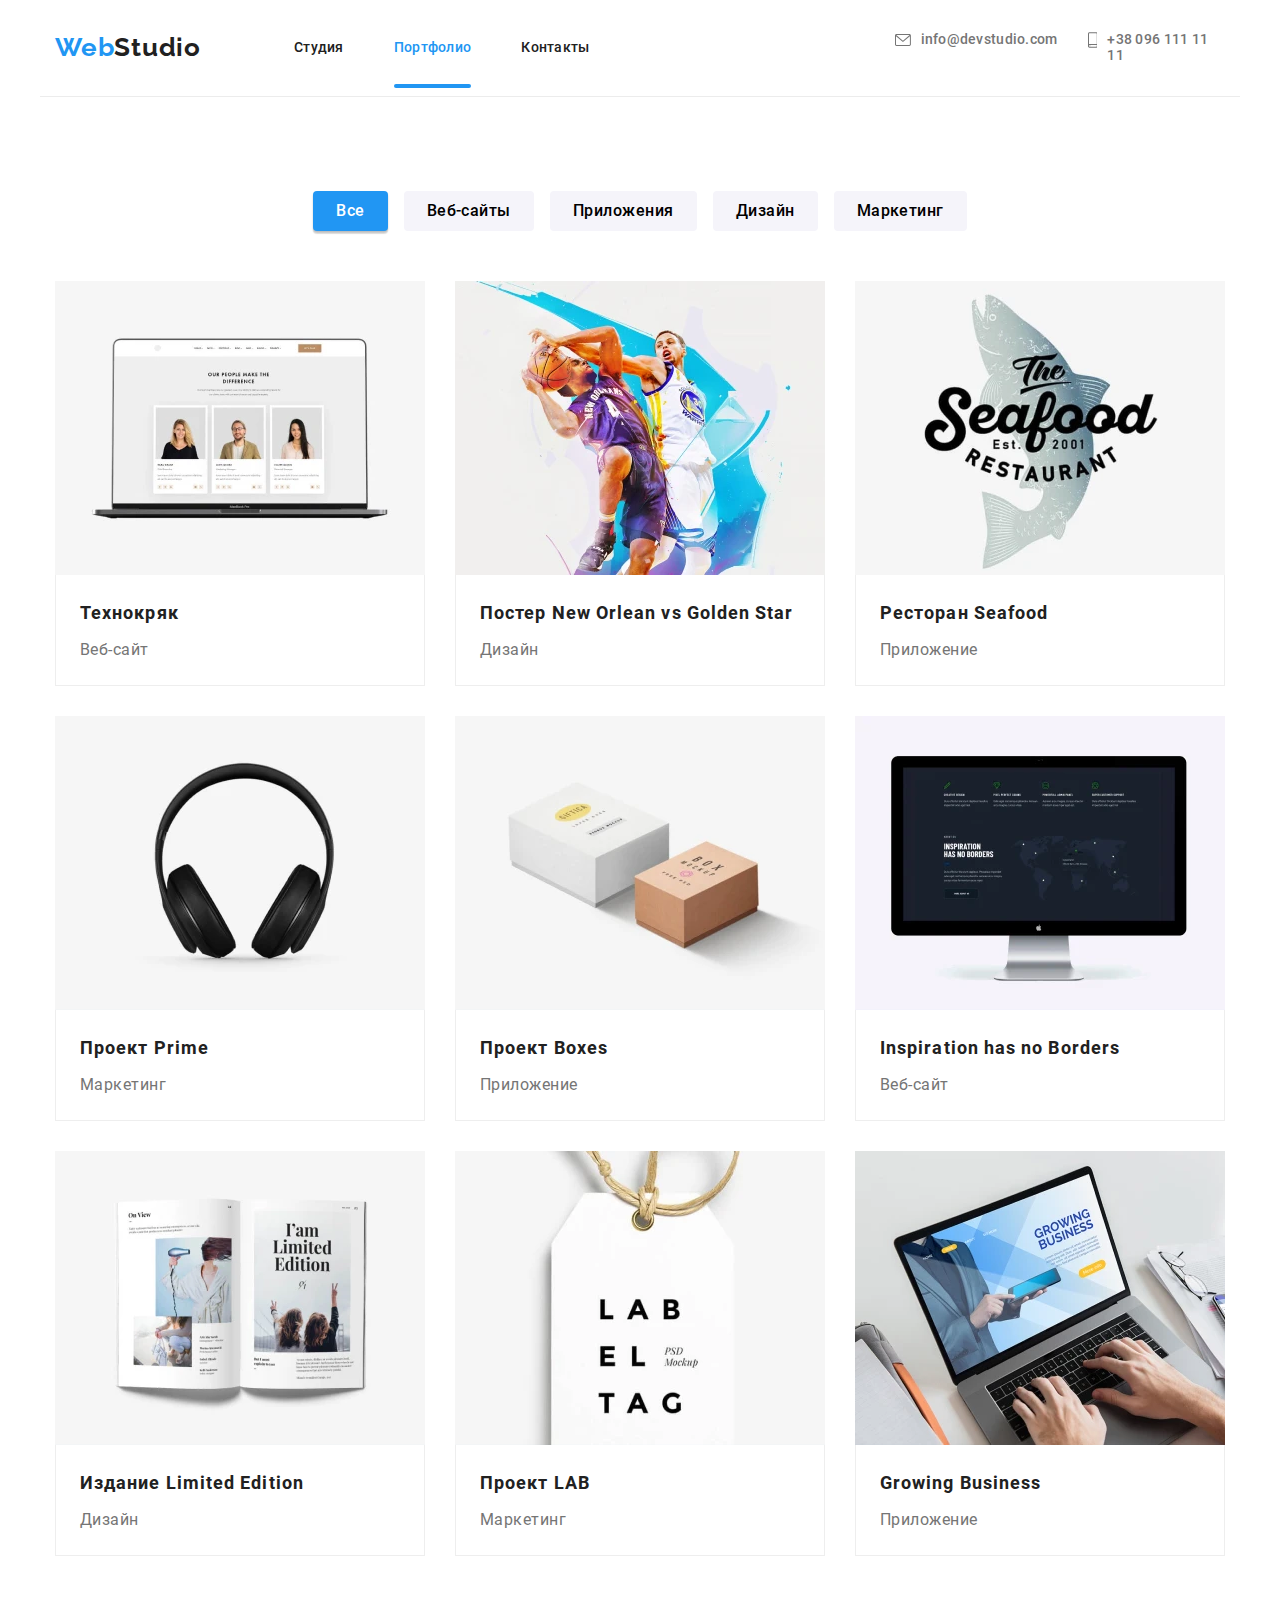
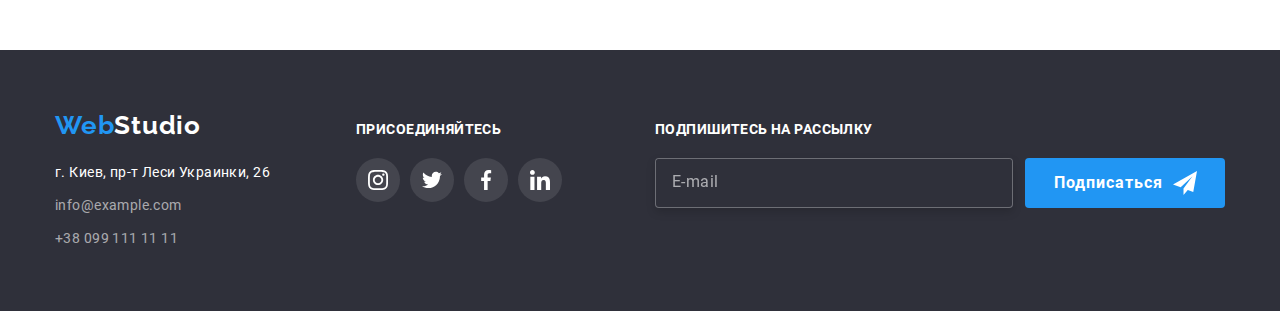
==== commit dcf46920: "Устанавливает фин.версию антискроллинга кнопки моб.меню" ====
--- a/portfolio.html
+++ b/portfolio.html
@@ -948,6 +948,6 @@
         </ul>
       </div>
     </footer>
-    <script src="./js/menu.js"></script>
+    <script src="./js/burger-menu.js"></script>
   </body>
 </html>
--- a/css/main.min.css
+++ b/css/main.min.css
@@ -1 +1 @@
-@font-face{font-family:"Roboto";font-style:normal;font-weight:400;src:url("../fonts/roboto-v30-latin_cyrillic-regular.eot");src:local(""),url("../fonts/roboto-v30-latin_cyrillic-regular.eot?#iefix") format("embedded-opentype"),url("../fonts/roboto-v30-latin_cyrillic-regular.woff2") format("woff2"),url("../fonts/roboto-v30-latin_cyrillic-regular.woff") format("woff"),url("../fonts/roboto-v30-latin_cyrillic-regular.ttf") format("truetype"),url("../fonts/roboto-v30-latin_cyrillic-regular.svg#Roboto") format("svg")}@font-face{font-family:"Roboto";font-style:normal;font-weight:500;src:url("../fonts/roboto-v30-latin_cyrillic-500.eot");src:local(""),url("../fonts/roboto-v30-latin_cyrillic-500.eot?#iefix") format("embedded-opentype"),url("../fonts/roboto-v30-latin_cyrillic-500.woff2") format("woff2"),url("../fonts/roboto-v30-latin_cyrillic-500.woff") format("woff"),url("../fonts/roboto-v30-latin_cyrillic-500.ttf") format("truetype"),url("../fonts/roboto-v30-latin_cyrillic-500.svg#Roboto") format("svg")}@font-face{font-family:"Roboto";font-style:normal;font-weight:700;src:url("../fonts/roboto-v30-latin_cyrillic-700.eot");src:local(""),url("../fonts/roboto-v30-latin_cyrillic-700.eot?#iefix") format("embedded-opentype"),url("../fonts/roboto-v30-latin_cyrillic-700.woff2") format("woff2"),url("../fonts/roboto-v30-latin_cyrillic-700.woff") format("woff"),url("../fonts/roboto-v30-latin_cyrillic-700.ttf") format("truetype"),url("../fonts/roboto-v30-latin_cyrillic-700.svg#Roboto") format("svg")}@font-face{font-family:"Roboto";font-style:normal;font-weight:900;src:url("../fonts/roboto-v30-latin_cyrillic-900.eot");src:local(""),url("../fonts/roboto-v30-latin_cyrillic-900.eot?#iefix") format("embedded-opentype"),url("../fonts/roboto-v30-latin_cyrillic-900.woff2") format("woff2"),url("../fonts/roboto-v30-latin_cyrillic-900.woff") format("woff"),url("../fonts/roboto-v30-latin_cyrillic-900.ttf") format("truetype"),url("../fonts/roboto-v30-latin_cyrillic-900.svg#Roboto") format("svg")}@font-face{font-family:"Raleway";font-style:normal;font-weight:400;src:url("../fonts/raleway-v27-latin-regular.eot");src:local(""),url("../fonts/raleway-v27-latin-regular.eot?#iefix") format("embedded-opentype"),url("../fonts/raleway-v27-latin-regular.woff2") format("woff2"),url("../fonts/raleway-v27-latin-regular.woff") format("woff"),url("../fonts/raleway-v27-latin-regular.ttf") format("truetype"),url("../fonts/raleway-v27-latin-regular.svg#Raleway") format("svg")}@font-face{font-family:"Raleway";font-style:normal;font-weight:700;src:url("../fonts/raleway-v27-latin-700.eot");src:local(""),url("../fonts/raleway-v27-latin-700.eot?#iefix") format("embedded-opentype"),url("../fonts/raleway-v27-latin-700.woff2") format("woff2"),url("../fonts/raleway-v27-latin-700.woff") format("woff"),url("../fonts/raleway-v27-latin-700.ttf") format("truetype"),url("../fonts/raleway-v27-latin-700.svg#Raleway") format("svg")}:root{--primary-color: #212121;--secondary-color: #757575;--accent-color: #2196F3;--accent-button-color: #fff;--hero-title-color: #fff;--business-txt-col: #fff;--modal-btn-close: #000000;--portf-overlay-txt: #fff;--footer-font-color: #fff;--link-footer-color: rgba(255, 255, 255, 0.6);--primary-bgr-color: #fff;--accent-bgr-color: #2196F3;--hero-butt-active: #188CE8;--border-custom-active: #188CE8;--bgr-custom-active: #188CE8;--hero-bgr-color: #C4C4C4;--modal-bgr-color: #fff;--modal-btn-bgr: #fff;--advant-iconbgr-col: #F5F4FA;--icon-bgr-color: #fff;--icon-color: #AFB1B8;--business-txt-bgr: rgba(47, 48, 58, 0.8);--clients-icon-bgr-col: #fff;--clients-icon-color: #AFB1B8;--clients-border-col: #AFB1B8;--portf-overlay-bgr: rgba(33, 150, 243, 0.9);--footer-bgr-color: #2F303A;--footer-icon-color: #fff;--team-bgr-color: #F5F4FA;--filter-butt-bgr-col: #F5F4FA;--border-bottom-header: #ECECEC;--border-bottom-card: #EEEEEE;--primary-font: "Roboto";--secondary-font: "Raleway"}.flex{display:-webkit-box;display:-ms-flexbox;display:flex}.temporary-hidden{display:none}.visually-hidden{position:absolute;width:1px;height:1px;margin:-1px;border:0;padding:0;white-space:nowrap;-webkit-clip-path:inset(100%);clip-path:inset(100%);clip:rect(0 0 0 0);overflow:hidden}html{-webkit-box-sizing:border-box;box-sizing:border-box}*,*::before,*::after{-webkit-box-sizing:inherit;box-sizing:inherit}body{margin:0;color:var(--primary-color);font-family:var(--primary-font),sans-serif;font-size:14px}body.modal-open{overflow:hidden}img{display:block;max-width:100%;height:auto}.list{list-style:none;padding:0;margin:0}.section{padding-top:60px;padding-bottom:60px;margin:0}@media screen and (min-width: 1200px){.section{padding-top:94px;padding-bottom:94px}}.section--no-padding-top{padding-top:0}.section--background-grey{background-color:var(--team-bgr-color)}.container{padding-left:15px;padding-right:15px;margin:0 auto;outline:2px solid tomato}@media screen and (min-width: 480px){.container{max-width:480px}}@media screen and (min-width: 768px){.container{max-width:768px}}@media screen and (min-width: 1200px){.container{max-width:1200px}}.container--flex{position:relative;display:-webkit-box;display:-ms-flexbox;display:flex;border-bottom:1px solid var(--border-bottom-header)}.logo{color:inherit;text-decoration:none;font-family:var(--secondary-font),sans-serif;font-weight:700;font-size:24px;line-height:1.17;letter-spacing:.03em}@media screen and (max-width: 767px){.logo{display:block;padding-top:16px;padding-bottom:16px}}@media screen and (min-width: 1200px){.logo{font-size:26px;line-height:1.19}}.logo__color{color:var(--accent-color)}.section-title{margin-top:0;margin-bottom:30px;font-weight:700;font-size:28px;line-height:1.18;text-align:center;letter-spacing:.03em}@media screen and (min-width: 1200px){.section-title{margin-bottom:50px;font-size:36px;line-height:1.17}}.section-subtitle{margin-top:0;margin-bottom:10px;font-weight:700;font-size:14px;line-height:1.14;letter-spacing:.03em;text-transform:uppercase}@media screen and (max-width: 767px){.section-subtitle{text-align:center}}.join__section-subtitle{margin-bottom:20px}.footer-submit__section-subtitle{margin-bottom:20px}.social-net{display:-webkit-box;display:-ms-flexbox;display:flex;width:206px;height:44px;padding:0;margin-top:0;margin-bottom:24px;margin-right:auto;margin-left:auto;-webkit-box-pack:center;-ms-flex-pack:center;justify-content:center;list-style:none}@media screen and (min-width: 1200px){.social-net{margin-bottom:30px}}.social-net__item:not(:last-child){margin-right:10px}.social-net__icon{display:-webkit-box;display:-ms-flexbox;display:flex;width:44px;height:44px;border-radius:50px;-webkit-box-align:center;-ms-flex-align:center;align-items:center;-webkit-box-pack:center;-ms-flex-pack:center;justify-content:center;background-color:var(--icon-bgr-color);color:var(--icon-color);-webkit-transition-property:color background-color;transition-property:color background-color;-webkit-transition-duration:250ms;transition-duration:250ms;-webkit-transition-timing-function:cubic-bezier(0.4, 0, 0.2, 1);transition-timing-function:cubic-bezier(0.4, 0, 0.2, 1)}.social-net__icon-color{fill:currentColor}.social-net__icon:hover,.social-net__icon:focus{background-color:var(--accent-color);color:var(--accent-button-color)}.header{display:-webkit-box;display:-ms-flexbox;display:flex;-webkit-box-align:center;-ms-flex-align:center;align-items:center;list-style:none;padding:0;margin:0}.burger-button{position:absolute;top:10px;right:15px;width:40px;height:40px;padding:0;margin:0;border:none;z-index:5;background-color:rgba(0,0,0,0)}.burger-button:hover,.burger-button:focus{fill:var(--accent-color)}@media screen and (min-width: 768px){.burger-button{display:none}}.burger-button__icon-close{display:none}.burger-button.is-open .burger-button__icon-close{display:block}.burger-button.is-open .burger-button__icon-menu{display:none}.mobile-menu{display:none;top:0;left:0;width:100%;height:100vh;z-index:4;background-color:var(--primary-bgr-color)}@media screen and (max-width: 767px){.mobile-menu{position:fixed;overflow-y:scroll;padding:48px 40px}}@media screen and (min-width: 768px){.mobile-menu{height:100%;-webkit-box-align:center;-ms-flex-align:center;align-items:center}}@media screen and (max-width: 767px){.mobile-menu.is-open{display:-webkit-box;display:-ms-flexbox;display:flex;-webkit-box-orient:vertical;-webkit-box-direction:normal;-ms-flex-direction:column;flex-direction:column;-webkit-box-pack:justify;-ms-flex-pack:justify;justify-content:space-between;-webkit-box-shadow:0px 4px 8px rgba(0,0,0,.04),0px 2px 4px rgba(0,0,0,.08),0px 1px 3px rgba(0,0,0,.16);box-shadow:0px 4px 8px rgba(0,0,0,.04),0px 2px 4px rgba(0,0,0,.08),0px 1px 3px rgba(0,0,0,.16)}}@media screen and (min-width: 768px){.mobile-menu{display:-webkit-box;display:-ms-flexbox;display:flex;padding:0}}.navigation-set{display:-webkit-box;display:-ms-flexbox;display:flex;-webkit-box-orient:vertical;-webkit-box-direction:normal;-ms-flex-direction:column;flex-direction:column;row-gap:32px;list-style:none;padding:0}@media screen and (min-width: 768px){.navigation-set{-webkit-box-orient:horizontal;-webkit-box-direction:normal;-ms-flex-direction:row;flex-direction:row;-webkit-column-gap:50px;-moz-column-gap:50px;column-gap:50px;-webkit-box-align:center;-ms-flex-align:center;align-items:center;margin-left:88px}}@media screen and (min-width: 1200px){.navigation-set{margin-left:93px}}.navigation-set__link{color:inherit;text-decoration:none;font-weight:500;font-size:40px;line-height:1.18;letter-spacing:.02em;-webkit-transition-property:color;transition-property:color;-webkit-transition-duration:250ms;transition-duration:250ms;-webkit-transition-timing-function:cubic-bezier(0.4, 0, 0.2, 1);transition-timing-function:cubic-bezier(0.4, 0, 0.2, 1)}@media screen and (max-width: 449px){.navigation-set__link{font-size:30px}}@media screen and (min-width: 768px){.navigation-set__link{display:block;padding-top:32px;padding-bottom:32px;font-size:14px;line-height:1.14}}.navigation-set__link:hover,.navigation-set__link:focus{color:var(--accent-color)}.is-active{position:relative;color:var(--accent-color)}@media screen and (min-width: 768px){.is-active::after{position:absolute;content:"";bottom:0;left:0;width:100%;height:4px;border-radius:2px;background-color:var(--accent-color)}}.header-contacts-set{display:-webkit-box;display:-ms-flexbox;display:flex;-webkit-box-orient:vertical;-webkit-box-direction:normal;-ms-flex-direction:column;flex-direction:column;row-gap:32px;padding:0;list-style:none;-webkit-transition-property:color;transition-property:color;-webkit-transition-duration:250ms;transition-duration:250ms;-webkit-transition-timing-function:cubic-bezier(0.4, 0, 0.2, 1);transition-timing-function:cubic-bezier(0.4, 0, 0.2, 1)}@media screen and (max-width: 767px){.header-contacts-set{margin-bottom:64px}}@media screen and (max-width: 767px){.header-contacts-set__item:first-child{-webkit-box-ordinal-group:3;-ms-flex-order:2;order:2;font-size:24px;line-height:1.17}.header-contacts-set__item:last-child{font-size:34px;line-height:1.18}.header-contacts-set__item:last-child .header-contacts-set__mail-phone{color:var(--accent-color)}}@media screen and (max-width: 767px)and (max-width: 449px){.header-contacts-set__item:first-child{font-size:20px}.header-contacts-set__item:last-child{font-size:26px}}@media screen and (min-width: 768px){.header-contacts-set{row-gap:10px;margin-left:84px}}@media screen and (min-width: 1200px){.header-contacts-set{-webkit-box-orient:horizontal;-webkit-box-direction:normal;-ms-flex-direction:row;flex-direction:row;margin-left:305px}.header-contacts-set__item+.header-contacts-set__item{margin-left:30px}}.header-contacts-set__mail-phone{display:-webkit-box;display:-ms-flexbox;display:flex;text-decoration:none;font-weight:500;letter-spacing:.02em;color:var(--secondary-color)}@media screen and (min-width: 768px){.header-contacts-set__mail-phone{font-size:12px;line-height:1.17}}@media screen and (min-width: 1200px){.header-contacts-set__mail-phone{padding-top:32px;padding-bottom:32px;font-size:14px;line-height:1.14}}.header-contacts-set__icon{display:none;fill:currentColor}@media screen and (min-width: 768px){.header-contacts-set__icon{display:block;margin-right:8px}}@media screen and (min-width: 1200px){.header-contacts-set__icon{margin-right:10px}}.header-contacts-set__icon--add-top-marg{margin-top:2px}.header-contacts-set__mail-phone:hover,.header-contacts-set__mail-phone:focus{color:var(--accent-color)}.mobile-menu-social{display:-webkit-box;display:-ms-flexbox;display:flex;-ms-flex-wrap:wrap;flex-wrap:wrap;width:100%;list-style:none;padding:0}@media screen and (min-width: 768px){.mobile-menu-social{display:none}}.mobile-menu-social__item:not(:last-child){padding-right:10px;border-right:1px solid rgba(33,33,33,.2)}.mobile-menu-social__item:not(:first-child){padding-left:10px}.mobile-menu-social__links{text-decoration:none;font-weight:500;font-size:18px;line-height:1.22;letter-spacing:.02em;color:var(--accent-color)}.hero{margin-left:auto;margin-right:auto;text-align:center}.overlay{margin-left:auto;margin-right:auto;background-repeat:no-repeat;background-position:center;background-size:cover;background-color:var(--hero-bgr-color);background:-webkit-gradient(linear, left top, right top, from(rgba(47, 48, 58, 0.4)), to(rgba(47, 48, 58, 0.4))),url("../images/hero/mobile/Hero-small.jpg");background:linear-gradient(to right, rgba(47, 48, 58, 0.4), rgba(47, 48, 58, 0.4)),url("../images/hero/mobile/Hero-small.jpg")}@media(min-device-pixel-ratio: 2),(-webkit-min-device-pixel-ratio: 2),(min-resolution: 192dpi),(min-resolution: 2ddpx){.overlay{background:-webkit-gradient(linear, left top, right top, from(rgba(47, 48, 58, 0.4)), to(rgba(47, 48, 58, 0.4))),url("../images/hero/mobile/Hero-small@2x.jpg");background:linear-gradient(to right, rgba(47, 48, 58, 0.4), rgba(47, 48, 58, 0.4)),url("../images/hero/mobile/Hero-small@2x.jpg")}}@media screen and (min-width: 768px){.overlay{background:-webkit-gradient(linear, left top, right top, from(rgba(47, 48, 58, 0.4)), to(rgba(47, 48, 58, 0.4))),url("../images/hero/tablet/Hero-medium.jpg");background:linear-gradient(to right, rgba(47, 48, 58, 0.4), rgba(47, 48, 58, 0.4)),url("../images/hero/tablet/Hero-medium.jpg")}}@media screen and (min-width: 768px)and (min-device-pixel-ratio: 2),screen and (min-width: 768px)and (-webkit-min-device-pixel-ratio: 2),screen and (min-width: 768px)and (min-resolution: 192dpi),screen and (min-width: 768px)and (min-resolution: 2ddpx){.overlay{background:-webkit-gradient(linear, left top, right top, from(rgba(47, 48, 58, 0.4)), to(rgba(47, 48, 58, 0.4))),url("../images/hero/tablet/Hero-medium@2x.jpg");background:linear-gradient(to right, rgba(47, 48, 58, 0.4), rgba(47, 48, 58, 0.4)),url("../images/hero/tablet/Hero-medium@2x.jpg")}}@media screen and (min-width: 1200px){.overlay{background:-webkit-gradient(linear, left top, right top, from(rgba(47, 48, 58, 0.4)), to(rgba(47, 48, 58, 0.4))),url("../images/hero/desktop/Hero-large.jpg");background:linear-gradient(to right, rgba(47, 48, 58, 0.4), rgba(47, 48, 58, 0.4)),url("../images/hero/desktop/Hero-large.jpg")}}@media screen and (min-width: 1200px)and (min-device-pixel-ratio: 2),screen and (min-width: 1200px)and (-webkit-min-device-pixel-ratio: 2),screen and (min-width: 1200px)and (min-resolution: 192dpi),screen and (min-width: 1200px)and (min-resolution: 2ddpx){.overlay{background:-webkit-gradient(linear, left top, right top, from(rgba(47, 48, 58, 0.4)), to(rgba(47, 48, 58, 0.4))),url("../images/hero/desktop/Hero-large@2x.jpg");background:linear-gradient(to right, rgba(47, 48, 58, 0.4), rgba(47, 48, 58, 0.4)),url("../images/hero/desktop/Hero-large@2x.jpg")}}@media screen and (max-width: 479px){.overlay{max-width:479px;height:400px}}@media screen and (min-width: 480px)and (max-width: 1199px){.overlay{max-width:1199px;height:400px}}@media screen and (min-width: 1200px){.overlay{max-width:1600px;height:600px}}.hero-title{margin-top:0;margin-bottom:30px;padding-top:118px;color:var(--hero-title-color);font-weight:900;font-size:26px;line-height:1.62;letter-spacing:.06em;text-transform:uppercase}@media screen and (min-width: 1200px){.hero-title{padding-top:200px;font-size:44px;line-height:1.36}}.hero-button{display:inline-block;border-radius:4px;border:1px solid rgba(0,0,0,0);padding:10px 32px;min-width:200px;color:var(--accent-button-color);background-color:var(--accent-bgr-color);font-family:inherit;font-weight:700;font-size:16px;line-height:1.875;letter-spacing:.06em;-webkit-transition-property:background-color;transition-property:background-color;-webkit-transition-duration:250ms;transition-duration:250ms;-webkit-transition-timing-function:cubic-bezier(0.4, 0, 0.2, 1);transition-timing-function:cubic-bezier(0.4, 0, 0.2, 1)}.hero-button:hover,.hero-button:focus{background-color:var(--hero-butt-active);cursor:pointer}.backdrop{position:fixed;top:0;left:0;width:100%;height:100%;z-index:3;opacity:1;overflow-y:scroll;-webkit-transition-property:opacity;transition-property:opacity;-webkit-transition-duration:250ms;transition-duration:250ms;-webkit-transition-timing-function:cubic-bezier(0.4, 0, 0.2, 1);transition-timing-function:cubic-bezier(0.4, 0, 0.2, 1);background-color:rgba(0,0,0,.2)}.backdrop.is-hidden{opacity:0;pointer-events:none}.backdrop.is-hidden .modal{-webkit-transform:translate(-50%, -50%) scale(0.8);transform:translate(-50%, -50%) scale(0.8)}.modal{position:absolute;left:50%;-webkit-transform:translate(-50%);transform:translate(-50%);width:100%;max-width:450px;height:609px;padding:40px;-webkit-transform:translate(-50%) scale(1);transform:translate(-50%) scale(1);-webkit-transition-property:-webkit-transform;transition-property:-webkit-transform;transition-property:transform;transition-property:transform, -webkit-transform;-webkit-transition-duration:250ms;transition-duration:250ms;-webkit-transition-timing-function:cubic-bezier(0.4, 0, 0.2, 1);transition-timing-function:cubic-bezier(0.4, 0, 0.2, 1);border-radius:4px;-webkit-box-shadow:0px 1px 3px rgba(0,0,0,.12),0px 1px 1px rgba(0,0,0,.14),0px 2px 1px rgba(0,0,0,.2);box-shadow:0px 1px 3px rgba(0,0,0,.12),0px 1px 1px rgba(0,0,0,.14),0px 2px 1px rgba(0,0,0,.2);background-color:var(--modal-bgr-color)}@media screen and (max-width: 767px){.modal{top:93px}}@media screen and (min-width: 768px){.modal{top:208px}}@media screen and (min-width: 480px)and (max-width: 1199px){.modal{width:450px}}@media screen and (min-width: 1200px){.modal{position:absolute;top:50%;left:50%;-webkit-transform:translate(-50%, -50%);transform:translate(-50%, -50%);max-width:528px;height:581px}}.modal-slogan{padding-bottom:12px;margin:0;font-weight:700;font-size:20px;line-height:1.5;text-align:center;letter-spacing:.03em;color:var(--primary-color)}@media screen and (min-width: 1200px){.modal-slogan{line-height:1.15}}.close-modal-btn{position:absolute;top:8px;right:8px;width:30px;height:30px;border:1px solid rgba(0,0,0,.1);border-radius:50%;display:-webkit-box;display:-ms-flexbox;display:flex;padding:0;-webkit-box-align:center;-ms-flex-align:center;align-items:center;-webkit-box-pack:center;-ms-flex-pack:center;justify-content:center;background-color:var(--modal-btn-bgr)}.close-modal-btn__icon{fill:var(--modal-btn-close);-webkit-transition-property:fill;transition-property:fill;-webkit-transition-duration:250ms;transition-duration:250ms;-webkit-transition-timing-function:cubic-bezier(0.4, 0, 0.2, 1);transition-timing-function:cubic-bezier(0.4, 0, 0.2, 1)}.close-modal-btn:hover .close-modal-btn__icon{fill:var(--accent-color)}.modal-form{width:100%}.form-set{width:100%}@media screen and (min-width: 1200px){.form-set{top:75px}}.field-block-wrap{margin-bottom:10px}.field-block-wrap__label{display:block;width:100%;margin-bottom:4px;text-align:left;font-size:12px;line-height:1.17;letter-spacing:.01em;color:var(--secondary-color)}.field-block-wrap__field{position:relative;display:-webkit-box;display:-ms-flexbox;display:flex;-webkit-box-orient:vertical;-webkit-box-direction:normal;-ms-flex-direction:column;flex-direction:column;width:100%}.field-block-wrap__input{height:40px;padding:0 0 0 42px;border:1px solid rgba(33,33,33,.2);border-radius:4px;outline:rgba(0,0,0,0);-webkit-transition-property:border;transition-property:border;-webkit-transition-duration:250ms;transition-duration:250ms;-webkit-transition-timing-function:cubic-bezier(0.4, 0, 0.2, 1);transition-timing-function:cubic-bezier(0.4, 0, 0.2, 1)}.field-block-wrap__input:focus,.field-block-wrap__input:hover{border:1px solid var(--accent-color)}.field-block-wrap__icon{position:absolute;top:11px;left:12px;-webkit-transition-property:fill;transition-property:fill;-webkit-transition-duration:250ms;transition-duration:250ms;-webkit-transition-timing-function:cubic-bezier(0.4, 0, 0.2, 1);transition-timing-function:cubic-bezier(0.4, 0, 0.2, 1)}.field-block-wrap__input:focus+.field-block-wrap__icon{fill:var(--accent-color)}.field-block-wrap__input:hover+.field-block-wrap__icon{fill:var(--accent-color)}.field-block-wrap__textarea-field{height:120px}.field-block-wrap__textarea{width:100%;height:100%;padding:12px 16px;border:1px solid rgba(33,33,33,.2);border-radius:4px;resize:none;outline:none;font-size:14px;line-height:1.14;letter-spacing:.01em;color:rgba(117,117,117,.5);-webkit-transition-property:border;transition-property:border;-webkit-transition-duration:250ms;transition-duration:250ms;-webkit-transition-timing-function:cubic-bezier(0.4, 0, 0.2, 1);transition-timing-function:cubic-bezier(0.4, 0, 0.2, 1)}.field-block-wrap__textarea:focus,.field-block-wrap__textarea:hover{border:1px solid var(--accent-color)}.agreement-wrap{margin-top:20px}.custom-checkbox{display:-webkit-box;display:-ms-flexbox;display:flex;-webkit-box-align:center;-ms-flex-align:center;align-items:center;-webkit-box-pack:center;-ms-flex-pack:center;justify-content:center}.custom-checkbox__icon{margin-right:8px;border:2px solid var(--primary-color);border-radius:2px}.custom-checkbox__input:checked+.custom-checkbox__icon{border:2px solid var(--border-custom-active);background-color:var(--bgr-custom-active)}.custom-checkbox__label{display:-webkit-box;display:-ms-flexbox;display:flex;-webkit-box-align:center;-ms-flex-align:center;align-items:center;font-size:12px;line-height:1.17;letter-spacing:.03em;color:var(--secondary-color)}@media screen and (min-width: 1200px){.custom-checkbox__label{font-size:14px;line-height:1.7}}.custom-checkbox__link{text-decoration:none}.custom-checkbox__link-text{position:relative;color:var(--accent-color)}.custom-checkbox__link-text::after{position:absolute;content:"";bottom:1px;left:0;width:100%;height:1px;background-color:var(--accent-color)}.modal-submit-button{margin-top:30px;padding:10px 55px 10px 56px;font-weight:700;font-size:16px;line-height:1.88;text-align:center;letter-spacing:.06em;color:var(--accent-button-color);background:var(--accent-bgr-color);-webkit-box-shadow:0px 4px 4px rgba(0,0,0,.15);box-shadow:0px 4px 4px rgba(0,0,0,.15);border:rgba(0,0,0,0);border-radius:4px;-webkit-transition-property:background-color;transition-property:background-color;-webkit-transition-duration:250ms;transition-duration:250ms;-webkit-transition-timing-function:cubic-bezier(0.4, 0, 0.2, 1);transition-timing-function:cubic-bezier(0.4, 0, 0.2, 1)}.modal-submit-button:hover,.modal-submit-button:focus{background-color:var(--hero-butt-active);cursor:pointer;outline:rgba(0,0,0,0)}.advant-set{display:-webkit-box;display:-ms-flexbox;display:flex;-webkit-box-orient:vertical;-webkit-box-direction:normal;-ms-flex-direction:column;flex-direction:column;row-gap:30px;list-style:none;padding:0;margin:0}@media screen and (min-width: 768px){.advant-set{-webkit-box-orient:horizontal;-webkit-box-direction:normal;-ms-flex-direction:row;flex-direction:row;-ms-flex-wrap:wrap;flex-wrap:wrap;row-gap:30px;-webkit-column-gap:30px;-moz-column-gap:30px;column-gap:30px}}.advant-set__item{-ms-flex-preferred-size:calc((100% - 90px)/4);flex-basis:calc((100% - 90px)/4)}.advant-set__icon-wrapper{display:-webkit-box;display:-ms-flexbox;display:flex;-webkit-box-align:center;-ms-flex-align:center;align-items:center;-webkit-box-pack:center;-ms-flex-pack:center;justify-content:center;height:120px;margin-bottom:30px;border-radius:4px;background:var(--advant-iconbgr-col)}@media screen and (min-width: 480px){.advant-set__icon-wrapper{max-width:450px;height:120px;border-radius:4px}}@media screen and (min-width: 768px){.advant-set__icon-wrapper{width:354px}}@media screen and (min-width: 1200px){.advant-set__icon-wrapper{width:270px}}.advant-set__paragraph{margin-top:0;margin-bottom:0;color:var(--secondary-color);line-height:1.71;letter-spacing:.03em}.block-hidden{display:none}@media screen and (min-width: 1200px){.block-hidden{display:block}}.business-set{display:-webkit-box;display:-ms-flexbox;display:flex;list-style:none;padding:0;margin:0}.business-set__item:not(:last-child){margin-right:30px}.business-set__image-wrapper{position:relative}.business-set__image{display:block}.business-set__text{position:absolute;bottom:0;width:100%;padding:27px 0;margin:0;font-weight:700;line-height:1.14;text-align:center;letter-spacing:.03em;text-transform:uppercase;color:var(--business-txt-col);background-color:var(--business-txt-bgr)}.team-set{display:-webkit-box;display:-ms-flexbox;display:flex;-webkit-box-orient:vertical;-webkit-box-direction:normal;-ms-flex-direction:column;flex-direction:column;row-gap:30px;list-style:none;padding:0;margin:0}@media screen and (min-width: 768px){.team-set{-webkit-box-orient:horizontal;-webkit-box-direction:normal;-ms-flex-direction:row;flex-direction:row;-ms-flex-wrap:wrap;flex-wrap:wrap;-webkit-column-gap:30px;-moz-column-gap:30px;column-gap:30px;row-gap:30px}}@media screen and (min-width: 1200px){.team-set{-webkit-box-orient:horizontal;-webkit-box-direction:normal;-ms-flex-direction:row;flex-direction:row;-webkit-column-gap:30px;-moz-column-gap:30px;column-gap:30px}}.team-set__item{background:var(--primary-bgr-color);-webkit-box-shadow:0px 1px 3px rgba(0,0,0,.12),0px 1px 1px rgba(0,0,0,.14),0px 2px 1px rgba(0,0,0,.2);box-shadow:0px 1px 3px rgba(0,0,0,.12),0px 1px 1px rgba(0,0,0,.14),0px 2px 1px rgba(0,0,0,.2);border-radius:0px 0px 4px 4px}.team-set__image{display:block;width:100%}@media screen and (min-width: 768px){.team-set__image{width:354px}}@media screen and (min-width: 1200px){.team-set__image{width:270px}}.team-set__member-wrapper{padding:30px 0 16px 0}.team-set__name{margin-top:0;margin-bottom:10px;text-align:center;font-weight:500;font-size:16px;line-height:1.19;letter-spacing:.03em}.team-set__text{margin:0;text-align:center;font-size:16px;line-height:1.19;letter-spacing:.03em;color:var(--secondary-color)}.clients-set{display:-webkit-box;display:-ms-flexbox;display:flex;-ms-flex-wrap:wrap;flex-wrap:wrap;gap:30px;padding:0;margin:0 auto;list-style:none}@media screen and (min-width: 1200px){.clients-set{display:-webkit-box;display:-ms-flexbox;display:flex;-ms-flex-wrap:nowrap;flex-wrap:nowrap}}.clients-set__item{-ms-flex-preferred-size:calc((100% - 30px)/2);flex-basis:calc((100% - 30px)/2)}@media screen and (min-width: 768px){.clients-set__item{-ms-flex-preferred-size:calc((100% - 60px)/3);flex-basis:calc((100% - 60px)/3)}}.clients-set__link{display:-webkit-box;display:-ms-flexbox;display:flex;height:92px;-webkit-box-align:center;-ms-flex-align:center;align-items:center;-webkit-box-pack:center;-ms-flex-pack:center;justify-content:center;border:1px solid var(--clients-border-col);border-radius:4px;background-color:var(--clients-icon-bgr-col);color:var(--clients-icon-color);-webkit-transition-property:color border;transition-property:color border;-webkit-transition-duration:250ms;transition-duration:250ms;-webkit-transition-timing-function:cubic-bezier(0.4, 0, 0.2, 1);transition-timing-function:cubic-bezier(0.4, 0, 0.2, 1)}.clients-set__link:hover{border:1px solid var(--accent-color);color:var(--accent-color)}.clients-set__icon{fill:currentColor}.footer{padding:60px 0;color:var(--footer-font-color);background-color:var(--footer-bgr-color)}.footer-set{display:-webkit-box;display:-ms-flexbox;display:flex;-webkit-box-orient:vertical;-webkit-box-direction:normal;-ms-flex-direction:column;flex-direction:column;row-gap:60px;-webkit-box-align:center;-ms-flex-align:center;align-items:center;padding:0;margin:0;list-style:none;text-align:center}@media screen and (min-width: 768px){.footer-set{-webkit-box-orient:horizontal;-webkit-box-direction:normal;-ms-flex-direction:row;flex-direction:row;-ms-flex-wrap:wrap;flex-wrap:wrap;-webkit-box-align:start;-ms-flex-align:start;align-items:flex-start}}@media screen and (min-width: 1200px){.footer-set{-ms-flex-wrap:nowrap;flex-wrap:nowrap;text-align:left}}.footer-set__logo-address{width:100%;outline:2px solid red}@media screen and (min-width: 768px){.footer-set__logo-address{width:232px;margin-left:76px}}@media screen and (min-width: 1200px){.footer-set__logo-address{margin-left:0}}.footer-set__social-link{width:100%;outline:2px solid red}@media screen and (min-width: 768px){.footer-set__social-link{width:206px;margin-left:165px;margin-top:5px}}@media screen and (min-width: 1200px){.footer-set__social-link{margin-left:70px;margin-top:12px}}.footer-set__submit{-webkit-box-orient:vertical;-webkit-box-direction:normal;-ms-flex-direction:column;flex-direction:column;width:100%;outline:2px solid red}@media screen and (min-width: 768px){.footer-set__submit{width:450px;margin-left:166px}}@media screen and (min-width: 1200px){.footer-set__submit{width:570px;margin-left:93px;margin-top:12px}}.footer-contacts-set{font-style:normal;list-style:none;padding:0;margin-top:20px}.footer-contacts-set__item:not(:first-child){margin-top:9px}.footer-contacts-set__address{margin:0;line-height:1.71;letter-spacing:.03em}.footer-contacts-set__link{color:var(--link-footer-color);text-decoration:none;line-height:1.71;letter-spacing:.03em;-webkit-transition-property:color;transition-property:color;-webkit-transition-duration:250ms;transition-duration:250ms;-webkit-transition-timing-function:cubic-bezier(0.4, 0, 0.2, 1);transition-timing-function:cubic-bezier(0.4, 0, 0.2, 1)}.footer-contacts-set__link:hover,.footer-contacts-set__link:focus{color:var(--accent-color)}.social-net__icon--different-colors{background-color:rgba(255,255,255,.1);color:var(--footer-icon-color)}.submit-set{display:block;list-style:none;padding:0;margin:0}@media screen and (min-width: 1200px){.submit-set{display:-webkit-box;display:-ms-flexbox;display:flex}}.submit-set__email-form{height:50px;margin:20px auto;border:1px solid rgba(255,255,255,.3);-webkit-filter:drop-shadow(0px 4px 4px rgba(0, 0, 0, 0.15));filter:drop-shadow(0px 4px 4px rgba(0, 0, 0, 0.15));border-radius:4px;background-color:var(--footer-bgr-color)}@media screen and (min-width: 1200px){.submit-set__email-form{width:358px;margin:0}}.submit-set__email-input{width:100%;padding:15px 0px 15px 16px;background-color:var(--footer-bgr-color);border:rgba(0,0,0,0);outline:rgba(0,0,0,0);border-radius:4px;color:rgba(255,255,255,.6)}.submit-set__email-input::-webkit-input-placeholder{font-size:16px;line-height:1.25;letter-spacing:.03em;color:rgba(255,255,255,.6)}.submit-set__email-input::-moz-placeholder{font-size:16px;line-height:1.25;letter-spacing:.03em;color:rgba(255,255,255,.6)}.submit-set__email-input:-ms-input-placeholder{font-size:16px;line-height:1.25;letter-spacing:.03em;color:rgba(255,255,255,.6)}.submit-set__email-input::-ms-input-placeholder{font-size:16px;line-height:1.25;letter-spacing:.03em;color:rgba(255,255,255,.6)}.submit-set__email-input::placeholder{font-size:16px;line-height:1.25;letter-spacing:.03em;color:rgba(255,255,255,.6)}.submit-set__button-container{position:relative;width:200px;height:50px;margin-left:auto;margin-right:auto}@media screen and (min-width: 1200px){.submit-set__button-container{margin-left:12px}}.submit-set__button{padding:10px 62px 10px 29px;font-weight:700;font-size:16px;line-height:1.875;letter-spacing:.06em;color:var(--footer-font-color);background-color:var(--accent-bgr-color);border-color:var(--accent-color);border-radius:4px;border:none}.submit-set__button-icon{position:absolute;top:13px;right:28px}.portfolio-menu{display:-webkit-box;display:-ms-flexbox;display:flex;-ms-flex-wrap:wrap;flex-wrap:wrap;row-gap:15px;-webkit-column-gap:8px;-moz-column-gap:8px;column-gap:8px;list-style:none;padding:0;margin:0 0 40px 0;-webkit-box-pack:start;-ms-flex-pack:start;justify-content:flex-start}@media screen and (min-width: 768px){.portfolio-menu{-ms-flex-wrap:nowrap;flex-wrap:nowrap;-webkit-box-pack:center;-ms-flex-pack:center;justify-content:center;margin:0 0 30px 0}}@media screen and (min-width: 1200px){.portfolio-menu{margin:0 0 50px 0}}.portfolio-menu__item:not(:last-child){margin-right:8px}.portfolio-menu__button{display:inline-block;border-radius:4px;border:1px solid rgba(0,0,0,0);padding:6px 22px;background-color:var(--filter-butt-bgr-col);font-family:inherit;font-weight:500;font-size:16px;line-height:1.63;text-align:center;letter-spacing:.03em;-webkit-transition-property:color background-color box-shadow cursor;transition-property:color background-color box-shadow cursor;-webkit-transition-duration:250ms;transition-duration:250ms;-webkit-transition-timing-function:cubic-bezier(0.4, 0, 0.2, 1);transition-timing-function:cubic-bezier(0.4, 0, 0.2, 1)}.portfolio-menu__button--current{color:var(--accent-button-color);background-color:var(--accent-bgr-color);-webkit-box-shadow:0px 3px 1px rgba(0,0,0,.1),0px 1px 2px rgba(0,0,0,.08),0px 2px 2px rgba(0,0,0,.12);box-shadow:0px 3px 1px rgba(0,0,0,.1),0px 1px 2px rgba(0,0,0,.08),0px 2px 2px rgba(0,0,0,.12)}.portfolio-menu__button:hover,.portfolio-menu__button:focus{color:var(--accent-button-color);background-color:var(--accent-bgr-color);-webkit-box-shadow:0px 3px 1px rgba(0,0,0,.1),0px 1px 2px rgba(0,0,0,.08),0px 2px 2px rgba(0,0,0,.12);box-shadow:0px 3px 1px rgba(0,0,0,.1),0px 1px 2px rgba(0,0,0,.08),0px 2px 2px rgba(0,0,0,.12);cursor:pointer}.portfolio-cards-set{display:-webkit-box;display:-ms-flexbox;display:flex;-ms-flex-wrap:wrap;flex-wrap:wrap;row-gap:30px;list-style:none;padding:0;margin:0}@media screen and (min-width: 768px){.portfolio-cards-set{-webkit-column-gap:30px;-moz-column-gap:30px;column-gap:30px}}@media screen and (min-width: 1200px){.portfolio-cards-set{-webkit-column-gap:30px;-moz-column-gap:30px;column-gap:30px}}.portfolio-card{width:100%;-webkit-transition-property:-webkit-box-shadow cursor;transition-property:-webkit-box-shadow cursor;transition-property:box-shadow cursor;transition-property:box-shadow cursor, -webkit-box-shadow cursor;-webkit-transition-duration:250ms;transition-duration:250ms;-webkit-transition-timing-function:cubic-bezier(0.4, 0, 0.2, 1);transition-timing-function:cubic-bezier(0.4, 0, 0.2, 1)}@media screen and (min-width: 768px){.portfolio-card{-ms-flex-preferred-size:calc((100% - 30px)/2);flex-basis:calc((100% - 30px)/2)}}@media screen and (min-width: 1200px){.portfolio-card{-ms-flex-preferred-size:calc((100% - 60px)/3);flex-basis:calc((100% - 60px)/3)}}.portfolio-card:hover{-webkit-box-shadow:0px 1px 1px rgba(0,0,0,.12),0px 4px 4px rgba(0,0,0,.06),1px 4px 6px rgba(0,0,0,.16);box-shadow:0px 1px 1px rgba(0,0,0,.12),0px 4px 4px rgba(0,0,0,.06),1px 4px 6px rgba(0,0,0,.16)}.portfolio-card__image-box{position:relative;overflow:hidden}.portfolio-card__image{display:block;width:100%}@media screen and (min-width: 768px){.portfolio-card__image{width:354px}}@media screen and (min-width: 1200px){.portfolio-card__image{width:370px}}.portfolio-card__overlay{position:absolute;top:0;left:0;width:100%;height:100%;background-color:var(--portf-overlay-bgr);-webkit-transform:translateY(100%);transform:translateY(100%);-webkit-transition-property:-webkit-transform;transition-property:-webkit-transform;transition-property:transform;transition-property:transform, -webkit-transform;-webkit-transition-duration:250ms;transition-duration:250ms;-webkit-transition-timing-function:cubic-bezier(0.4, 0, 0.2, 1);transition-timing-function:cubic-bezier(0.4, 0, 0.2, 1)}.portfolio-card__link{color:inherit;text-decoration:none}@media screen and (min-width: 768px){.portfolio-card__link{display:-webkit-box;display:-ms-flexbox;display:flex;-webkit-box-orient:vertical;-webkit-box-direction:normal;-ms-flex-direction:column;flex-direction:column;height:100%}}.portfolio-card__link:hover .portfolio-card__overlay{-webkit-transform:translateY(0);transform:translateY(0)}.portfolio-card__overlay-text{margin:0;padding:77px 24px;font-size:18px;line-height:1.56;letter-spacing:.03em;color:var(--portf-overlay-txt)}@media screen and (min-width: 1200px){.portfolio-card__overlay-text{padding:63px 24px}}.portfolio-card__title{display:block;padding:20px 24px;border-right:1px solid var(--border-bottom-card);border-bottom:1px solid var(--border-bottom-card);border-left:1px solid var(--border-bottom-card)}@media screen and (min-width: 768px){.portfolio-card__title{-webkit-box-flex:1;-ms-flex-positive:1;flex-grow:1}}.portfolio-card__name{margin-top:0;margin-right:0;margin-bottom:4px;margin-left:0;font-weight:700;font-size:18px;line-height:2;letter-spacing:.06em}.portfolio-card__paragraph{margin:0;color:var(--secondary-color);font-size:16px;line-height:1.88;letter-spacing:.03em}/*# sourceMappingURL=main.min.css.map */+@font-face{font-family:"Roboto";font-style:normal;font-weight:400;src:url("../fonts/roboto-v30-latin_cyrillic-regular.eot");src:local(""),url("../fonts/roboto-v30-latin_cyrillic-regular.eot?#iefix") format("embedded-opentype"),url("../fonts/roboto-v30-latin_cyrillic-regular.woff2") format("woff2"),url("../fonts/roboto-v30-latin_cyrillic-regular.woff") format("woff"),url("../fonts/roboto-v30-latin_cyrillic-regular.ttf") format("truetype"),url("../fonts/roboto-v30-latin_cyrillic-regular.svg#Roboto") format("svg")}@font-face{font-family:"Roboto";font-style:normal;font-weight:500;src:url("../fonts/roboto-v30-latin_cyrillic-500.eot");src:local(""),url("../fonts/roboto-v30-latin_cyrillic-500.eot?#iefix") format("embedded-opentype"),url("../fonts/roboto-v30-latin_cyrillic-500.woff2") format("woff2"),url("../fonts/roboto-v30-latin_cyrillic-500.woff") format("woff"),url("../fonts/roboto-v30-latin_cyrillic-500.ttf") format("truetype"),url("../fonts/roboto-v30-latin_cyrillic-500.svg#Roboto") format("svg")}@font-face{font-family:"Roboto";font-style:normal;font-weight:700;src:url("../fonts/roboto-v30-latin_cyrillic-700.eot");src:local(""),url("../fonts/roboto-v30-latin_cyrillic-700.eot?#iefix") format("embedded-opentype"),url("../fonts/roboto-v30-latin_cyrillic-700.woff2") format("woff2"),url("../fonts/roboto-v30-latin_cyrillic-700.woff") format("woff"),url("../fonts/roboto-v30-latin_cyrillic-700.ttf") format("truetype"),url("../fonts/roboto-v30-latin_cyrillic-700.svg#Roboto") format("svg")}@font-face{font-family:"Roboto";font-style:normal;font-weight:900;src:url("../fonts/roboto-v30-latin_cyrillic-900.eot");src:local(""),url("../fonts/roboto-v30-latin_cyrillic-900.eot?#iefix") format("embedded-opentype"),url("../fonts/roboto-v30-latin_cyrillic-900.woff2") format("woff2"),url("../fonts/roboto-v30-latin_cyrillic-900.woff") format("woff"),url("../fonts/roboto-v30-latin_cyrillic-900.ttf") format("truetype"),url("../fonts/roboto-v30-latin_cyrillic-900.svg#Roboto") format("svg")}@font-face{font-family:"Raleway";font-style:normal;font-weight:400;src:url("../fonts/raleway-v27-latin-regular.eot");src:local(""),url("../fonts/raleway-v27-latin-regular.eot?#iefix") format("embedded-opentype"),url("../fonts/raleway-v27-latin-regular.woff2") format("woff2"),url("../fonts/raleway-v27-latin-regular.woff") format("woff"),url("../fonts/raleway-v27-latin-regular.ttf") format("truetype"),url("../fonts/raleway-v27-latin-regular.svg#Raleway") format("svg")}@font-face{font-family:"Raleway";font-style:normal;font-weight:700;src:url("../fonts/raleway-v27-latin-700.eot");src:local(""),url("../fonts/raleway-v27-latin-700.eot?#iefix") format("embedded-opentype"),url("../fonts/raleway-v27-latin-700.woff2") format("woff2"),url("../fonts/raleway-v27-latin-700.woff") format("woff"),url("../fonts/raleway-v27-latin-700.ttf") format("truetype"),url("../fonts/raleway-v27-latin-700.svg#Raleway") format("svg")}:root{--primary-color: #212121;--secondary-color: #757575;--accent-color: #2196F3;--accent-button-color: #fff;--hero-title-color: #fff;--business-txt-col: #fff;--modal-btn-close: #000000;--portf-overlay-txt: #fff;--footer-font-color: #fff;--link-footer-color: rgba(255, 255, 255, 0.6);--primary-bgr-color: #fff;--accent-bgr-color: #2196F3;--hero-butt-active: #188CE8;--border-custom-active: #188CE8;--bgr-custom-active: #188CE8;--hero-bgr-color: #C4C4C4;--modal-bgr-color: #fff;--modal-btn-bgr: #fff;--advant-iconbgr-col: #F5F4FA;--icon-bgr-color: #fff;--icon-color: #AFB1B8;--business-txt-bgr: rgba(47, 48, 58, 0.8);--clients-icon-bgr-col: #fff;--clients-icon-color: #AFB1B8;--clients-border-col: #AFB1B8;--portf-overlay-bgr: rgba(33, 150, 243, 0.9);--footer-bgr-color: #2F303A;--footer-icon-color: #fff;--team-bgr-color: #F5F4FA;--filter-butt-bgr-col: #F5F4FA;--border-bottom-header: #ECECEC;--border-bottom-card: #EEEEEE;--primary-font: "Roboto";--secondary-font: "Raleway"}.flex{display:-webkit-box;display:-ms-flexbox;display:flex}.temporary-hidden{display:none}.visually-hidden{position:absolute;width:1px;height:1px;margin:-1px;border:0;padding:0;white-space:nowrap;-webkit-clip-path:inset(100%);clip-path:inset(100%);clip:rect(0 0 0 0);overflow:hidden}html{-webkit-box-sizing:border-box;box-sizing:border-box}*,*::before,*::after{-webkit-box-sizing:inherit;box-sizing:inherit}body{margin:0;color:var(--primary-color);font-family:var(--primary-font),sans-serif;font-size:14px}body.modal-open{overflow:hidden}.no-scroll--burger-menu{overflow:hidden}img{display:block;max-width:100%;height:auto}.list{list-style:none;padding:0;margin:0}.section{padding-top:60px;padding-bottom:60px;margin:0}@media screen and (min-width: 1200px){.section{padding-top:94px;padding-bottom:94px}}.section--no-padding-top{padding-top:0}.section--background-grey{background-color:var(--team-bgr-color)}.container{padding-left:15px;padding-right:15px;margin:0 auto}@media screen and (min-width: 480px){.container{max-width:480px}}@media screen and (min-width: 768px){.container{max-width:768px}}@media screen and (min-width: 1200px){.container{max-width:1200px}}.container--flex{position:relative;display:-webkit-box;display:-ms-flexbox;display:flex;border-bottom:1px solid var(--border-bottom-header)}.logo{color:inherit;text-decoration:none;font-family:var(--secondary-font),sans-serif;font-weight:700;font-size:24px;line-height:1.17;letter-spacing:.03em}@media screen and (max-width: 767px){.logo{display:block;padding-top:16px;padding-bottom:16px}}@media screen and (min-width: 1200px){.logo{font-size:26px;line-height:1.19}}.logo__color{color:var(--accent-color)}.section-title{margin-top:0;margin-bottom:30px;font-weight:700;font-size:28px;line-height:1.18;text-align:center;letter-spacing:.03em}@media screen and (min-width: 1200px){.section-title{margin-bottom:50px;font-size:36px;line-height:1.17}}.section-subtitle{margin-top:0;margin-bottom:10px;font-weight:700;font-size:14px;line-height:1.14;letter-spacing:.03em;text-transform:uppercase}@media screen and (max-width: 767px){.section-subtitle{text-align:center}}.join__section-subtitle{margin-bottom:20px}.footer-submit__section-subtitle{margin-bottom:20px}.social-net{display:-webkit-box;display:-ms-flexbox;display:flex;width:206px;height:44px;padding:0;margin-top:0;margin-bottom:24px;margin-right:auto;margin-left:auto;-webkit-box-pack:center;-ms-flex-pack:center;justify-content:center;list-style:none}@media screen and (min-width: 1200px){.social-net{margin-bottom:30px}}.social-net__item:not(:last-child){margin-right:10px}.social-net__icon{display:-webkit-box;display:-ms-flexbox;display:flex;width:44px;height:44px;border-radius:50px;-webkit-box-align:center;-ms-flex-align:center;align-items:center;-webkit-box-pack:center;-ms-flex-pack:center;justify-content:center;background-color:var(--icon-bgr-color);color:var(--icon-color);-webkit-transition-property:color background-color;transition-property:color background-color;-webkit-transition-duration:250ms;transition-duration:250ms;-webkit-transition-timing-function:cubic-bezier(0.4, 0, 0.2, 1);transition-timing-function:cubic-bezier(0.4, 0, 0.2, 1)}.social-net__icon-color{fill:currentColor}.social-net__icon:hover,.social-net__icon:focus{background-color:var(--accent-color);color:var(--accent-button-color)}.header{display:-webkit-box;display:-ms-flexbox;display:flex;-webkit-box-align:center;-ms-flex-align:center;align-items:center;list-style:none;padding:0;margin:0}.burger-button{position:absolute;top:10px;right:15px;width:40px;height:40px;padding:0;margin:0;border:none;z-index:5;background-color:rgba(0,0,0,0)}.burger-button:hover,.burger-button:focus{fill:var(--accent-color)}@media screen and (min-width: 768px){.burger-button{display:none}}.burger-button__icon-close{display:none}.burger-button.is-open .burger-button__icon-close{display:block}.burger-button.is-open .burger-button__icon-menu{display:none}.mobile-menu{top:0;left:0;width:100%;height:100vh;z-index:4;background-color:var(--primary-bgr-color);-webkit-transform:scale(0.0001);transform:scale(0.0001);-webkit-transition:-webkit-transform 300ms cubic-bezier(0.4, 0, 0.2, 1);transition:-webkit-transform 300ms cubic-bezier(0.4, 0, 0.2, 1);transition:transform 300ms cubic-bezier(0.4, 0, 0.2, 1);transition:transform 300ms cubic-bezier(0.4, 0, 0.2, 1), -webkit-transform 300ms cubic-bezier(0.4, 0, 0.2, 1)}@media screen and (max-width: 767px){.mobile-menu{position:fixed;overflow-y:scroll;padding:48px 40px}}@media screen and (min-width: 768px){.mobile-menu{height:100%;-webkit-box-align:center;-ms-flex-align:center;align-items:center}}@media screen and (max-width: 767px){.mobile-menu.is-open{display:-webkit-box;display:-ms-flexbox;display:flex;-webkit-transform:scale(1);transform:scale(1);-webkit-box-orient:vertical;-webkit-box-direction:normal;-ms-flex-direction:column;flex-direction:column;-webkit-box-pack:justify;-ms-flex-pack:justify;justify-content:space-between;-webkit-box-shadow:0px 4px 8px rgba(0,0,0,.04),0px 2px 4px rgba(0,0,0,.08),0px 1px 3px rgba(0,0,0,.16);box-shadow:0px 4px 8px rgba(0,0,0,.04),0px 2px 4px rgba(0,0,0,.08),0px 1px 3px rgba(0,0,0,.16)}}@media screen and (min-width: 768px){.mobile-menu{display:-webkit-box;display:-ms-flexbox;display:flex;-webkit-transform:scale(1);transform:scale(1);padding:0}}.navigation-set{display:-webkit-box;display:-ms-flexbox;display:flex;-webkit-box-orient:vertical;-webkit-box-direction:normal;-ms-flex-direction:column;flex-direction:column;row-gap:32px;list-style:none;padding:0}@media screen and (min-width: 768px){.navigation-set{-webkit-box-orient:horizontal;-webkit-box-direction:normal;-ms-flex-direction:row;flex-direction:row;-webkit-column-gap:50px;-moz-column-gap:50px;column-gap:50px;-webkit-box-align:center;-ms-flex-align:center;align-items:center;margin-left:88px}}@media screen and (min-width: 1200px){.navigation-set{margin-left:93px}}.navigation-set__link{color:inherit;text-decoration:none;font-weight:500;font-size:40px;line-height:1.18;letter-spacing:.02em;-webkit-transition-property:color;transition-property:color;-webkit-transition-duration:250ms;transition-duration:250ms;-webkit-transition-timing-function:cubic-bezier(0.4, 0, 0.2, 1);transition-timing-function:cubic-bezier(0.4, 0, 0.2, 1)}@media screen and (max-width: 449px){.navigation-set__link{font-size:30px}}@media screen and (min-width: 768px){.navigation-set__link{display:block;padding-top:32px;padding-bottom:32px;font-size:14px;line-height:1.14}}.navigation-set__link:hover,.navigation-set__link:focus{color:var(--accent-color)}.is-active{position:relative;color:var(--accent-color)}@media screen and (min-width: 768px){.is-active::after{position:absolute;content:"";bottom:0;left:0;width:100%;height:4px;border-radius:2px;background-color:var(--accent-color)}}.header-contacts-set{display:-webkit-box;display:-ms-flexbox;display:flex;-webkit-box-orient:vertical;-webkit-box-direction:normal;-ms-flex-direction:column;flex-direction:column;row-gap:32px;padding:0;list-style:none;-webkit-transition-property:color;transition-property:color;-webkit-transition-duration:250ms;transition-duration:250ms;-webkit-transition-timing-function:cubic-bezier(0.4, 0, 0.2, 1);transition-timing-function:cubic-bezier(0.4, 0, 0.2, 1)}@media screen and (max-width: 767px){.header-contacts-set{margin-bottom:64px}}@media screen and (max-width: 767px){.header-contacts-set__item:first-child{-webkit-box-ordinal-group:3;-ms-flex-order:2;order:2;font-size:24px;line-height:1.17}.header-contacts-set__item:last-child{font-size:34px;line-height:1.18}.header-contacts-set__item:last-child .header-contacts-set__mail-phone{color:var(--accent-color)}}@media screen and (max-width: 767px)and (max-width: 449px){.header-contacts-set__item:first-child{font-size:20px}.header-contacts-set__item:last-child{font-size:26px}}@media screen and (min-width: 768px){.header-contacts-set{row-gap:10px;margin-left:84px}}@media screen and (min-width: 1200px){.header-contacts-set{-webkit-box-orient:horizontal;-webkit-box-direction:normal;-ms-flex-direction:row;flex-direction:row;margin-left:305px}.header-contacts-set__item+.header-contacts-set__item{margin-left:30px}}.header-contacts-set__mail-phone{display:-webkit-box;display:-ms-flexbox;display:flex;text-decoration:none;font-weight:500;letter-spacing:.02em;color:var(--secondary-color)}@media screen and (min-width: 768px){.header-contacts-set__mail-phone{font-size:12px;line-height:1.17}}@media screen and (min-width: 1200px){.header-contacts-set__mail-phone{padding-top:32px;padding-bottom:32px;font-size:14px;line-height:1.14}}.header-contacts-set__icon{display:none;fill:currentColor}@media screen and (min-width: 768px){.header-contacts-set__icon{display:block;margin-right:8px}}@media screen and (min-width: 1200px){.header-contacts-set__icon{margin-right:10px}}.header-contacts-set__icon--add-top-marg{margin-top:2px}.header-contacts-set__mail-phone:hover,.header-contacts-set__mail-phone:focus{color:var(--accent-color)}.mobile-menu-social{display:-webkit-box;display:-ms-flexbox;display:flex;-ms-flex-wrap:wrap;flex-wrap:wrap;width:100%;list-style:none;padding:0}@media screen and (min-width: 768px){.mobile-menu-social{display:none}}.mobile-menu-social__item:not(:last-child){padding-right:10px;border-right:1px solid rgba(33,33,33,.2)}.mobile-menu-social__item:not(:first-child){padding-left:10px}.mobile-menu-social__links{text-decoration:none;font-weight:500;font-size:18px;line-height:1.22;letter-spacing:.02em;color:var(--accent-color)}.hero{margin-left:auto;margin-right:auto;text-align:center}.overlay{margin-left:auto;margin-right:auto;background-repeat:no-repeat;background-position:center;background-size:cover;background-color:var(--hero-bgr-color);background:-webkit-gradient(linear, left top, right top, from(rgba(47, 48, 58, 0.4)), to(rgba(47, 48, 58, 0.4))),url("../images/hero/mobile/Hero-small.jpg");background:linear-gradient(to right, rgba(47, 48, 58, 0.4), rgba(47, 48, 58, 0.4)),url("../images/hero/mobile/Hero-small.jpg")}@media(min-device-pixel-ratio: 2),(-webkit-min-device-pixel-ratio: 2),(min-resolution: 192dpi),(min-resolution: 2ddpx){.overlay{background:-webkit-gradient(linear, left top, right top, from(rgba(47, 48, 58, 0.4)), to(rgba(47, 48, 58, 0.4))),url("../images/hero/mobile/Hero-small@2x.jpg");background:linear-gradient(to right, rgba(47, 48, 58, 0.4), rgba(47, 48, 58, 0.4)),url("../images/hero/mobile/Hero-small@2x.jpg")}}@media screen and (min-width: 768px){.overlay{background:-webkit-gradient(linear, left top, right top, from(rgba(47, 48, 58, 0.4)), to(rgba(47, 48, 58, 0.4))),url("../images/hero/tablet/Hero-medium.jpg");background:linear-gradient(to right, rgba(47, 48, 58, 0.4), rgba(47, 48, 58, 0.4)),url("../images/hero/tablet/Hero-medium.jpg")}}@media screen and (min-width: 768px)and (min-device-pixel-ratio: 2),screen and (min-width: 768px)and (-webkit-min-device-pixel-ratio: 2),screen and (min-width: 768px)and (min-resolution: 192dpi),screen and (min-width: 768px)and (min-resolution: 2ddpx){.overlay{background:-webkit-gradient(linear, left top, right top, from(rgba(47, 48, 58, 0.4)), to(rgba(47, 48, 58, 0.4))),url("../images/hero/tablet/Hero-medium@2x.jpg");background:linear-gradient(to right, rgba(47, 48, 58, 0.4), rgba(47, 48, 58, 0.4)),url("../images/hero/tablet/Hero-medium@2x.jpg")}}@media screen and (min-width: 1200px){.overlay{background:-webkit-gradient(linear, left top, right top, from(rgba(47, 48, 58, 0.4)), to(rgba(47, 48, 58, 0.4))),url("../images/hero/desktop/Hero-large.jpg");background:linear-gradient(to right, rgba(47, 48, 58, 0.4), rgba(47, 48, 58, 0.4)),url("../images/hero/desktop/Hero-large.jpg")}}@media screen and (min-width: 1200px)and (min-device-pixel-ratio: 2),screen and (min-width: 1200px)and (-webkit-min-device-pixel-ratio: 2),screen and (min-width: 1200px)and (min-resolution: 192dpi),screen and (min-width: 1200px)and (min-resolution: 2ddpx){.overlay{background:-webkit-gradient(linear, left top, right top, from(rgba(47, 48, 58, 0.4)), to(rgba(47, 48, 58, 0.4))),url("../images/hero/desktop/Hero-large@2x.jpg");background:linear-gradient(to right, rgba(47, 48, 58, 0.4), rgba(47, 48, 58, 0.4)),url("../images/hero/desktop/Hero-large@2x.jpg")}}@media screen and (max-width: 479px){.overlay{max-width:479px;height:400px}}@media screen and (min-width: 480px)and (max-width: 1199px){.overlay{max-width:1199px;height:400px}}@media screen and (min-width: 1200px){.overlay{max-width:1600px;height:600px}}.hero-title{margin-top:0;margin-bottom:30px;padding-top:118px;color:var(--hero-title-color);font-weight:900;font-size:26px;line-height:1.62;letter-spacing:.06em;text-transform:uppercase}@media screen and (min-width: 1200px){.hero-title{padding-top:200px;font-size:44px;line-height:1.36}}.hero-button{display:inline-block;border-radius:4px;border:1px solid rgba(0,0,0,0);padding:10px 32px;min-width:200px;color:var(--accent-button-color);background-color:var(--accent-bgr-color);font-family:inherit;font-weight:700;font-size:16px;line-height:1.875;letter-spacing:.06em;-webkit-transition-property:background-color;transition-property:background-color;-webkit-transition-duration:250ms;transition-duration:250ms;-webkit-transition-timing-function:cubic-bezier(0.4, 0, 0.2, 1);transition-timing-function:cubic-bezier(0.4, 0, 0.2, 1)}.hero-button:hover,.hero-button:focus{background-color:var(--hero-butt-active);cursor:pointer}.backdrop{position:fixed;top:0;left:0;width:100%;height:100%;z-index:3;opacity:1;overflow-y:scroll;-webkit-transition-property:opacity;transition-property:opacity;-webkit-transition-duration:250ms;transition-duration:250ms;-webkit-transition-timing-function:cubic-bezier(0.4, 0, 0.2, 1);transition-timing-function:cubic-bezier(0.4, 0, 0.2, 1);background-color:rgba(0,0,0,.2)}.backdrop.is-hidden{opacity:0;pointer-events:none}.backdrop.is-hidden .modal{-webkit-transform:translate(-50%, -50%) scale(0.8);transform:translate(-50%, -50%) scale(0.8)}.modal{position:absolute;left:50%;-webkit-transform:translate(-50%);transform:translate(-50%);width:100%;max-width:450px;height:609px;padding:40px;-webkit-transform:translate(-50%) scale(1);transform:translate(-50%) scale(1);-webkit-transition-property:-webkit-transform;transition-property:-webkit-transform;transition-property:transform;transition-property:transform, -webkit-transform;-webkit-transition-duration:250ms;transition-duration:250ms;-webkit-transition-timing-function:cubic-bezier(0.4, 0, 0.2, 1);transition-timing-function:cubic-bezier(0.4, 0, 0.2, 1);border-radius:4px;-webkit-box-shadow:0px 1px 3px rgba(0,0,0,.12),0px 1px 1px rgba(0,0,0,.14),0px 2px 1px rgba(0,0,0,.2);box-shadow:0px 1px 3px rgba(0,0,0,.12),0px 1px 1px rgba(0,0,0,.14),0px 2px 1px rgba(0,0,0,.2);background-color:var(--modal-bgr-color)}@media screen and (max-width: 767px){.modal{top:93px}}@media screen and (min-width: 768px){.modal{top:208px}}@media screen and (min-width: 480px)and (max-width: 1199px){.modal{width:450px}}@media screen and (min-width: 1200px){.modal{position:absolute;top:50%;left:50%;-webkit-transform:translate(-50%, -50%);transform:translate(-50%, -50%);max-width:528px;height:581px}}.modal-slogan{padding-bottom:12px;margin:0;font-weight:700;font-size:20px;line-height:1.5;text-align:center;letter-spacing:.03em;color:var(--primary-color)}@media screen and (min-width: 1200px){.modal-slogan{line-height:1.15}}.close-modal-btn{position:absolute;top:8px;right:8px;width:30px;height:30px;border:1px solid rgba(0,0,0,.1);border-radius:50%;display:-webkit-box;display:-ms-flexbox;display:flex;padding:0;-webkit-box-align:center;-ms-flex-align:center;align-items:center;-webkit-box-pack:center;-ms-flex-pack:center;justify-content:center;background-color:var(--modal-btn-bgr)}.close-modal-btn__icon{fill:var(--modal-btn-close);-webkit-transition-property:fill;transition-property:fill;-webkit-transition-duration:250ms;transition-duration:250ms;-webkit-transition-timing-function:cubic-bezier(0.4, 0, 0.2, 1);transition-timing-function:cubic-bezier(0.4, 0, 0.2, 1)}.close-modal-btn:hover .close-modal-btn__icon{fill:var(--accent-color)}.modal-form{width:100%}.form-set{width:100%}@media screen and (min-width: 1200px){.form-set{top:75px}}.field-block-wrap{margin-bottom:10px}.field-block-wrap__label{display:block;width:100%;margin-bottom:4px;text-align:left;font-size:12px;line-height:1.17;letter-spacing:.01em;color:var(--secondary-color)}.field-block-wrap__field{position:relative;display:-webkit-box;display:-ms-flexbox;display:flex;-webkit-box-orient:vertical;-webkit-box-direction:normal;-ms-flex-direction:column;flex-direction:column;width:100%}.field-block-wrap__input{height:40px;padding:0 0 0 42px;border:1px solid rgba(33,33,33,.2);border-radius:4px;outline:rgba(0,0,0,0);-webkit-transition-property:border;transition-property:border;-webkit-transition-duration:250ms;transition-duration:250ms;-webkit-transition-timing-function:cubic-bezier(0.4, 0, 0.2, 1);transition-timing-function:cubic-bezier(0.4, 0, 0.2, 1)}.field-block-wrap__input:focus,.field-block-wrap__input:hover{border:1px solid var(--accent-color)}.field-block-wrap__icon{position:absolute;top:11px;left:12px;-webkit-transition-property:fill;transition-property:fill;-webkit-transition-duration:250ms;transition-duration:250ms;-webkit-transition-timing-function:cubic-bezier(0.4, 0, 0.2, 1);transition-timing-function:cubic-bezier(0.4, 0, 0.2, 1)}.field-block-wrap__input:focus+.field-block-wrap__icon{fill:var(--accent-color)}.field-block-wrap__input:hover+.field-block-wrap__icon{fill:var(--accent-color)}.field-block-wrap__textarea-field{height:120px}.field-block-wrap__textarea{width:100%;height:100%;padding:12px 16px;border:1px solid rgba(33,33,33,.2);border-radius:4px;resize:none;outline:none;font-size:14px;line-height:1.14;letter-spacing:.01em;color:rgba(117,117,117,.5);-webkit-transition-property:border;transition-property:border;-webkit-transition-duration:250ms;transition-duration:250ms;-webkit-transition-timing-function:cubic-bezier(0.4, 0, 0.2, 1);transition-timing-function:cubic-bezier(0.4, 0, 0.2, 1)}.field-block-wrap__textarea:focus,.field-block-wrap__textarea:hover{border:1px solid var(--accent-color)}.agreement-wrap{margin-top:20px}.custom-checkbox{display:-webkit-box;display:-ms-flexbox;display:flex;-webkit-box-align:center;-ms-flex-align:center;align-items:center;-webkit-box-pack:center;-ms-flex-pack:center;justify-content:center}.custom-checkbox__icon{margin-right:8px;border:2px solid var(--primary-color);border-radius:2px}.custom-checkbox__input:checked+.custom-checkbox__icon{border:2px solid var(--border-custom-active);background-color:var(--bgr-custom-active)}.custom-checkbox__label{display:-webkit-box;display:-ms-flexbox;display:flex;-webkit-box-align:center;-ms-flex-align:center;align-items:center;font-size:12px;line-height:1.17;letter-spacing:.03em;color:var(--secondary-color)}@media screen and (min-width: 1200px){.custom-checkbox__label{font-size:14px;line-height:1.7}}.custom-checkbox__link{text-decoration:none}.custom-checkbox__link-text{position:relative;color:var(--accent-color)}.custom-checkbox__link-text::after{position:absolute;content:"";bottom:1px;left:0;width:100%;height:1px;background-color:var(--accent-color)}.modal-submit-button{margin-top:30px;padding:10px 55px 10px 56px;font-weight:700;font-size:16px;line-height:1.88;text-align:center;letter-spacing:.06em;color:var(--accent-button-color);background:var(--accent-bgr-color);-webkit-box-shadow:0px 4px 4px rgba(0,0,0,.15);box-shadow:0px 4px 4px rgba(0,0,0,.15);border:rgba(0,0,0,0);border-radius:4px;-webkit-transition-property:background-color;transition-property:background-color;-webkit-transition-duration:250ms;transition-duration:250ms;-webkit-transition-timing-function:cubic-bezier(0.4, 0, 0.2, 1);transition-timing-function:cubic-bezier(0.4, 0, 0.2, 1)}.modal-submit-button:hover,.modal-submit-button:focus{background-color:var(--hero-butt-active);cursor:pointer;outline:rgba(0,0,0,0)}.advant-set{display:-webkit-box;display:-ms-flexbox;display:flex;-webkit-box-orient:vertical;-webkit-box-direction:normal;-ms-flex-direction:column;flex-direction:column;row-gap:30px;list-style:none;padding:0;margin:0}@media screen and (min-width: 768px){.advant-set{-webkit-box-orient:horizontal;-webkit-box-direction:normal;-ms-flex-direction:row;flex-direction:row;-ms-flex-wrap:wrap;flex-wrap:wrap;row-gap:30px;-webkit-column-gap:30px;-moz-column-gap:30px;column-gap:30px}}.advant-set__item{-ms-flex-preferred-size:calc((100% - 90px)/4);flex-basis:calc((100% - 90px)/4)}.advant-set__icon-wrapper{display:-webkit-box;display:-ms-flexbox;display:flex;-webkit-box-align:center;-ms-flex-align:center;align-items:center;-webkit-box-pack:center;-ms-flex-pack:center;justify-content:center;height:120px;margin-bottom:30px;border-radius:4px;background:var(--advant-iconbgr-col)}@media screen and (min-width: 480px){.advant-set__icon-wrapper{max-width:450px;height:120px;border-radius:4px}}@media screen and (min-width: 768px){.advant-set__icon-wrapper{width:354px}}@media screen and (min-width: 1200px){.advant-set__icon-wrapper{width:270px}}.advant-set__paragraph{margin-top:0;margin-bottom:0;color:var(--secondary-color);line-height:1.71;letter-spacing:.03em}.block-hidden{display:none}@media screen and (min-width: 1200px){.block-hidden{display:block}}.business-set{display:-webkit-box;display:-ms-flexbox;display:flex;list-style:none;padding:0;margin:0}.business-set__item:not(:last-child){margin-right:30px}.business-set__image-wrapper{position:relative}.business-set__image{display:block}.business-set__text{position:absolute;bottom:0;width:100%;padding:27px 0;margin:0;font-weight:700;line-height:1.14;text-align:center;letter-spacing:.03em;text-transform:uppercase;color:var(--business-txt-col);background-color:var(--business-txt-bgr)}.team-set{display:-webkit-box;display:-ms-flexbox;display:flex;-webkit-box-orient:vertical;-webkit-box-direction:normal;-ms-flex-direction:column;flex-direction:column;row-gap:30px;list-style:none;padding:0;margin:0}@media screen and (min-width: 768px){.team-set{-webkit-box-orient:horizontal;-webkit-box-direction:normal;-ms-flex-direction:row;flex-direction:row;-ms-flex-wrap:wrap;flex-wrap:wrap;-webkit-column-gap:30px;-moz-column-gap:30px;column-gap:30px;row-gap:30px}}@media screen and (min-width: 1200px){.team-set{-webkit-box-orient:horizontal;-webkit-box-direction:normal;-ms-flex-direction:row;flex-direction:row;-webkit-column-gap:30px;-moz-column-gap:30px;column-gap:30px}}.team-set__item{background:var(--primary-bgr-color);-webkit-box-shadow:0px 1px 3px rgba(0,0,0,.12),0px 1px 1px rgba(0,0,0,.14),0px 2px 1px rgba(0,0,0,.2);box-shadow:0px 1px 3px rgba(0,0,0,.12),0px 1px 1px rgba(0,0,0,.14),0px 2px 1px rgba(0,0,0,.2);border-radius:0px 0px 4px 4px}.team-set__image{display:block;width:100%}@media screen and (min-width: 768px){.team-set__image{width:354px}}@media screen and (min-width: 1200px){.team-set__image{width:270px}}.team-set__member-wrapper{padding:30px 0 16px 0}.team-set__name{margin-top:0;margin-bottom:10px;text-align:center;font-weight:500;font-size:16px;line-height:1.19;letter-spacing:.03em}.team-set__text{margin:0;text-align:center;font-size:16px;line-height:1.19;letter-spacing:.03em;color:var(--secondary-color)}.clients-set{display:-webkit-box;display:-ms-flexbox;display:flex;-ms-flex-wrap:wrap;flex-wrap:wrap;gap:30px;padding:0;margin:0 auto;list-style:none}@media screen and (min-width: 1200px){.clients-set{display:-webkit-box;display:-ms-flexbox;display:flex;-ms-flex-wrap:nowrap;flex-wrap:nowrap}}.clients-set__item{-ms-flex-preferred-size:calc((100% - 30px)/2);flex-basis:calc((100% - 30px)/2)}@media screen and (min-width: 768px){.clients-set__item{-ms-flex-preferred-size:calc((100% - 60px)/3);flex-basis:calc((100% - 60px)/3)}}.clients-set__link{display:-webkit-box;display:-ms-flexbox;display:flex;height:92px;-webkit-box-align:center;-ms-flex-align:center;align-items:center;-webkit-box-pack:center;-ms-flex-pack:center;justify-content:center;border:1px solid var(--clients-border-col);border-radius:4px;background-color:var(--clients-icon-bgr-col);color:var(--clients-icon-color);-webkit-transition-property:color border;transition-property:color border;-webkit-transition-duration:250ms;transition-duration:250ms;-webkit-transition-timing-function:cubic-bezier(0.4, 0, 0.2, 1);transition-timing-function:cubic-bezier(0.4, 0, 0.2, 1)}.clients-set__link:hover{border:1px solid var(--accent-color);color:var(--accent-color)}.clients-set__icon{fill:currentColor}.footer{padding:60px 0;color:var(--footer-font-color);background-color:var(--footer-bgr-color)}.footer-set{display:-webkit-box;display:-ms-flexbox;display:flex;-webkit-box-orient:vertical;-webkit-box-direction:normal;-ms-flex-direction:column;flex-direction:column;row-gap:60px;-webkit-box-align:center;-ms-flex-align:center;align-items:center;padding:0;margin:0;list-style:none;text-align:center}@media screen and (min-width: 768px){.footer-set{-webkit-box-orient:horizontal;-webkit-box-direction:normal;-ms-flex-direction:row;flex-direction:row;-ms-flex-wrap:wrap;flex-wrap:wrap;-webkit-box-align:start;-ms-flex-align:start;align-items:flex-start}}@media screen and (min-width: 1200px){.footer-set{-ms-flex-wrap:nowrap;flex-wrap:nowrap;text-align:left}}.footer-set__logo-address{width:100%}@media screen and (min-width: 768px){.footer-set__logo-address{width:232px;margin-left:76px}}@media screen and (min-width: 1200px){.footer-set__logo-address{margin-left:0}}.footer-set__social-link{width:100%}@media screen and (min-width: 768px){.footer-set__social-link{width:206px;margin-left:165px;margin-top:5px}}@media screen and (min-width: 1200px){.footer-set__social-link{margin-left:70px;margin-top:12px}}.footer-set__submit{-webkit-box-orient:vertical;-webkit-box-direction:normal;-ms-flex-direction:column;flex-direction:column;width:100%}@media screen and (min-width: 768px){.footer-set__submit{width:450px;margin-left:166px}}@media screen and (min-width: 1200px){.footer-set__submit{width:570px;margin-left:93px;margin-top:12px}}.footer-contacts-set{font-style:normal;list-style:none;padding:0;margin-top:20px}.footer-contacts-set__item:not(:first-child){margin-top:9px}.footer-contacts-set__address{margin:0;line-height:1.71;letter-spacing:.03em}.footer-contacts-set__link{color:var(--link-footer-color);text-decoration:none;line-height:1.71;letter-spacing:.03em;-webkit-transition-property:color;transition-property:color;-webkit-transition-duration:250ms;transition-duration:250ms;-webkit-transition-timing-function:cubic-bezier(0.4, 0, 0.2, 1);transition-timing-function:cubic-bezier(0.4, 0, 0.2, 1)}.footer-contacts-set__link:hover,.footer-contacts-set__link:focus{color:var(--accent-color)}.social-net__icon--different-colors{background-color:rgba(255,255,255,.1);color:var(--footer-icon-color)}.submit-set{display:block;list-style:none;padding:0;margin:0}@media screen and (min-width: 1200px){.submit-set{display:-webkit-box;display:-ms-flexbox;display:flex}}.submit-set__email-form{height:50px;margin:20px auto;border:1px solid rgba(255,255,255,.3);-webkit-filter:drop-shadow(0px 4px 4px rgba(0, 0, 0, 0.15));filter:drop-shadow(0px 4px 4px rgba(0, 0, 0, 0.15));border-radius:4px;background-color:var(--footer-bgr-color)}@media screen and (min-width: 1200px){.submit-set__email-form{width:358px;margin:0}}.submit-set__email-input{width:100%;padding:15px 0px 15px 16px;background-color:var(--footer-bgr-color);border:rgba(0,0,0,0);outline:rgba(0,0,0,0);border-radius:4px;color:rgba(255,255,255,.6)}.submit-set__email-input::-webkit-input-placeholder{font-size:16px;line-height:1.25;letter-spacing:.03em;color:rgba(255,255,255,.6)}.submit-set__email-input::-moz-placeholder{font-size:16px;line-height:1.25;letter-spacing:.03em;color:rgba(255,255,255,.6)}.submit-set__email-input:-ms-input-placeholder{font-size:16px;line-height:1.25;letter-spacing:.03em;color:rgba(255,255,255,.6)}.submit-set__email-input::-ms-input-placeholder{font-size:16px;line-height:1.25;letter-spacing:.03em;color:rgba(255,255,255,.6)}.submit-set__email-input::placeholder{font-size:16px;line-height:1.25;letter-spacing:.03em;color:rgba(255,255,255,.6)}.submit-set__button-container{position:relative;width:200px;height:50px;margin-left:auto;margin-right:auto}@media screen and (min-width: 1200px){.submit-set__button-container{margin-left:12px}}.submit-set__button{padding:10px 62px 10px 29px;font-weight:700;font-size:16px;line-height:1.875;letter-spacing:.06em;color:var(--footer-font-color);background-color:var(--accent-bgr-color);border-color:var(--accent-color);border-radius:4px;border:none}.submit-set__button-icon{position:absolute;top:13px;right:28px}.portfolio-menu{display:-webkit-box;display:-ms-flexbox;display:flex;-ms-flex-wrap:wrap;flex-wrap:wrap;row-gap:15px;-webkit-column-gap:8px;-moz-column-gap:8px;column-gap:8px;list-style:none;padding:0;margin:0 0 40px 0;-webkit-box-pack:start;-ms-flex-pack:start;justify-content:flex-start}@media screen and (min-width: 768px){.portfolio-menu{-ms-flex-wrap:nowrap;flex-wrap:nowrap;-webkit-box-pack:center;-ms-flex-pack:center;justify-content:center;margin:0 0 30px 0}}@media screen and (min-width: 1200px){.portfolio-menu{margin:0 0 50px 0}}.portfolio-menu__item:not(:last-child){margin-right:8px}.portfolio-menu__button{display:inline-block;border-radius:4px;border:1px solid rgba(0,0,0,0);padding:6px 22px;background-color:var(--filter-butt-bgr-col);font-family:inherit;font-weight:500;font-size:16px;line-height:1.63;text-align:center;letter-spacing:.03em;-webkit-transition-property:color background-color box-shadow cursor;transition-property:color background-color box-shadow cursor;-webkit-transition-duration:250ms;transition-duration:250ms;-webkit-transition-timing-function:cubic-bezier(0.4, 0, 0.2, 1);transition-timing-function:cubic-bezier(0.4, 0, 0.2, 1)}.portfolio-menu__button--current{color:var(--accent-button-color);background-color:var(--accent-bgr-color);-webkit-box-shadow:0px 3px 1px rgba(0,0,0,.1),0px 1px 2px rgba(0,0,0,.08),0px 2px 2px rgba(0,0,0,.12);box-shadow:0px 3px 1px rgba(0,0,0,.1),0px 1px 2px rgba(0,0,0,.08),0px 2px 2px rgba(0,0,0,.12)}.portfolio-menu__button:hover,.portfolio-menu__button:focus{color:var(--accent-button-color);background-color:var(--accent-bgr-color);-webkit-box-shadow:0px 3px 1px rgba(0,0,0,.1),0px 1px 2px rgba(0,0,0,.08),0px 2px 2px rgba(0,0,0,.12);box-shadow:0px 3px 1px rgba(0,0,0,.1),0px 1px 2px rgba(0,0,0,.08),0px 2px 2px rgba(0,0,0,.12);cursor:pointer}.portfolio-cards-set{display:-webkit-box;display:-ms-flexbox;display:flex;-ms-flex-wrap:wrap;flex-wrap:wrap;row-gap:30px;list-style:none;padding:0;margin:0}@media screen and (min-width: 768px){.portfolio-cards-set{-webkit-column-gap:30px;-moz-column-gap:30px;column-gap:30px}}@media screen and (min-width: 1200px){.portfolio-cards-set{-webkit-column-gap:30px;-moz-column-gap:30px;column-gap:30px}}.portfolio-card{width:100%;-webkit-transition-property:-webkit-box-shadow cursor;transition-property:-webkit-box-shadow cursor;transition-property:box-shadow cursor;transition-property:box-shadow cursor, -webkit-box-shadow cursor;-webkit-transition-duration:250ms;transition-duration:250ms;-webkit-transition-timing-function:cubic-bezier(0.4, 0, 0.2, 1);transition-timing-function:cubic-bezier(0.4, 0, 0.2, 1)}@media screen and (min-width: 768px){.portfolio-card{-ms-flex-preferred-size:calc((100% - 30px)/2);flex-basis:calc((100% - 30px)/2)}}@media screen and (min-width: 1200px){.portfolio-card{-ms-flex-preferred-size:calc((100% - 60px)/3);flex-basis:calc((100% - 60px)/3)}}.portfolio-card:hover{-webkit-box-shadow:0px 1px 1px rgba(0,0,0,.12),0px 4px 4px rgba(0,0,0,.06),1px 4px 6px rgba(0,0,0,.16);box-shadow:0px 1px 1px rgba(0,0,0,.12),0px 4px 4px rgba(0,0,0,.06),1px 4px 6px rgba(0,0,0,.16)}.portfolio-card__image-box{position:relative;overflow:hidden}.portfolio-card__image{display:block;width:100%}@media screen and (min-width: 768px){.portfolio-card__image{width:354px}}@media screen and (min-width: 1200px){.portfolio-card__image{width:370px}}.portfolio-card__overlay{position:absolute;top:0;left:0;width:100%;height:100%;background-color:var(--portf-overlay-bgr);-webkit-transform:translateY(100%);transform:translateY(100%);-webkit-transition-property:-webkit-transform;transition-property:-webkit-transform;transition-property:transform;transition-property:transform, -webkit-transform;-webkit-transition-duration:250ms;transition-duration:250ms;-webkit-transition-timing-function:cubic-bezier(0.4, 0, 0.2, 1);transition-timing-function:cubic-bezier(0.4, 0, 0.2, 1)}.portfolio-card__link{color:inherit;text-decoration:none}@media screen and (min-width: 768px){.portfolio-card__link{display:-webkit-box;display:-ms-flexbox;display:flex;-webkit-box-orient:vertical;-webkit-box-direction:normal;-ms-flex-direction:column;flex-direction:column;height:100%}}.portfolio-card__link:hover .portfolio-card__overlay{-webkit-transform:translateY(0);transform:translateY(0)}.portfolio-card__overlay-text{margin:0;padding:77px 24px;font-size:18px;line-height:1.56;letter-spacing:.03em;color:var(--portf-overlay-txt)}@media screen and (min-width: 1200px){.portfolio-card__overlay-text{padding:63px 24px}}.portfolio-card__title{display:block;padding:20px 24px;border-right:1px solid var(--border-bottom-card);border-bottom:1px solid var(--border-bottom-card);border-left:1px solid var(--border-bottom-card)}@media screen and (min-width: 768px){.portfolio-card__title{-webkit-box-flex:1;-ms-flex-positive:1;flex-grow:1}}.portfolio-card__name{margin-top:0;margin-right:0;margin-bottom:4px;margin-left:0;font-weight:700;font-size:18px;line-height:2;letter-spacing:.06em}.portfolio-card__paragraph{margin:0;color:var(--secondary-color);font-size:16px;line-height:1.88;letter-spacing:.03em}/*# sourceMappingURL=main.min.css.map */